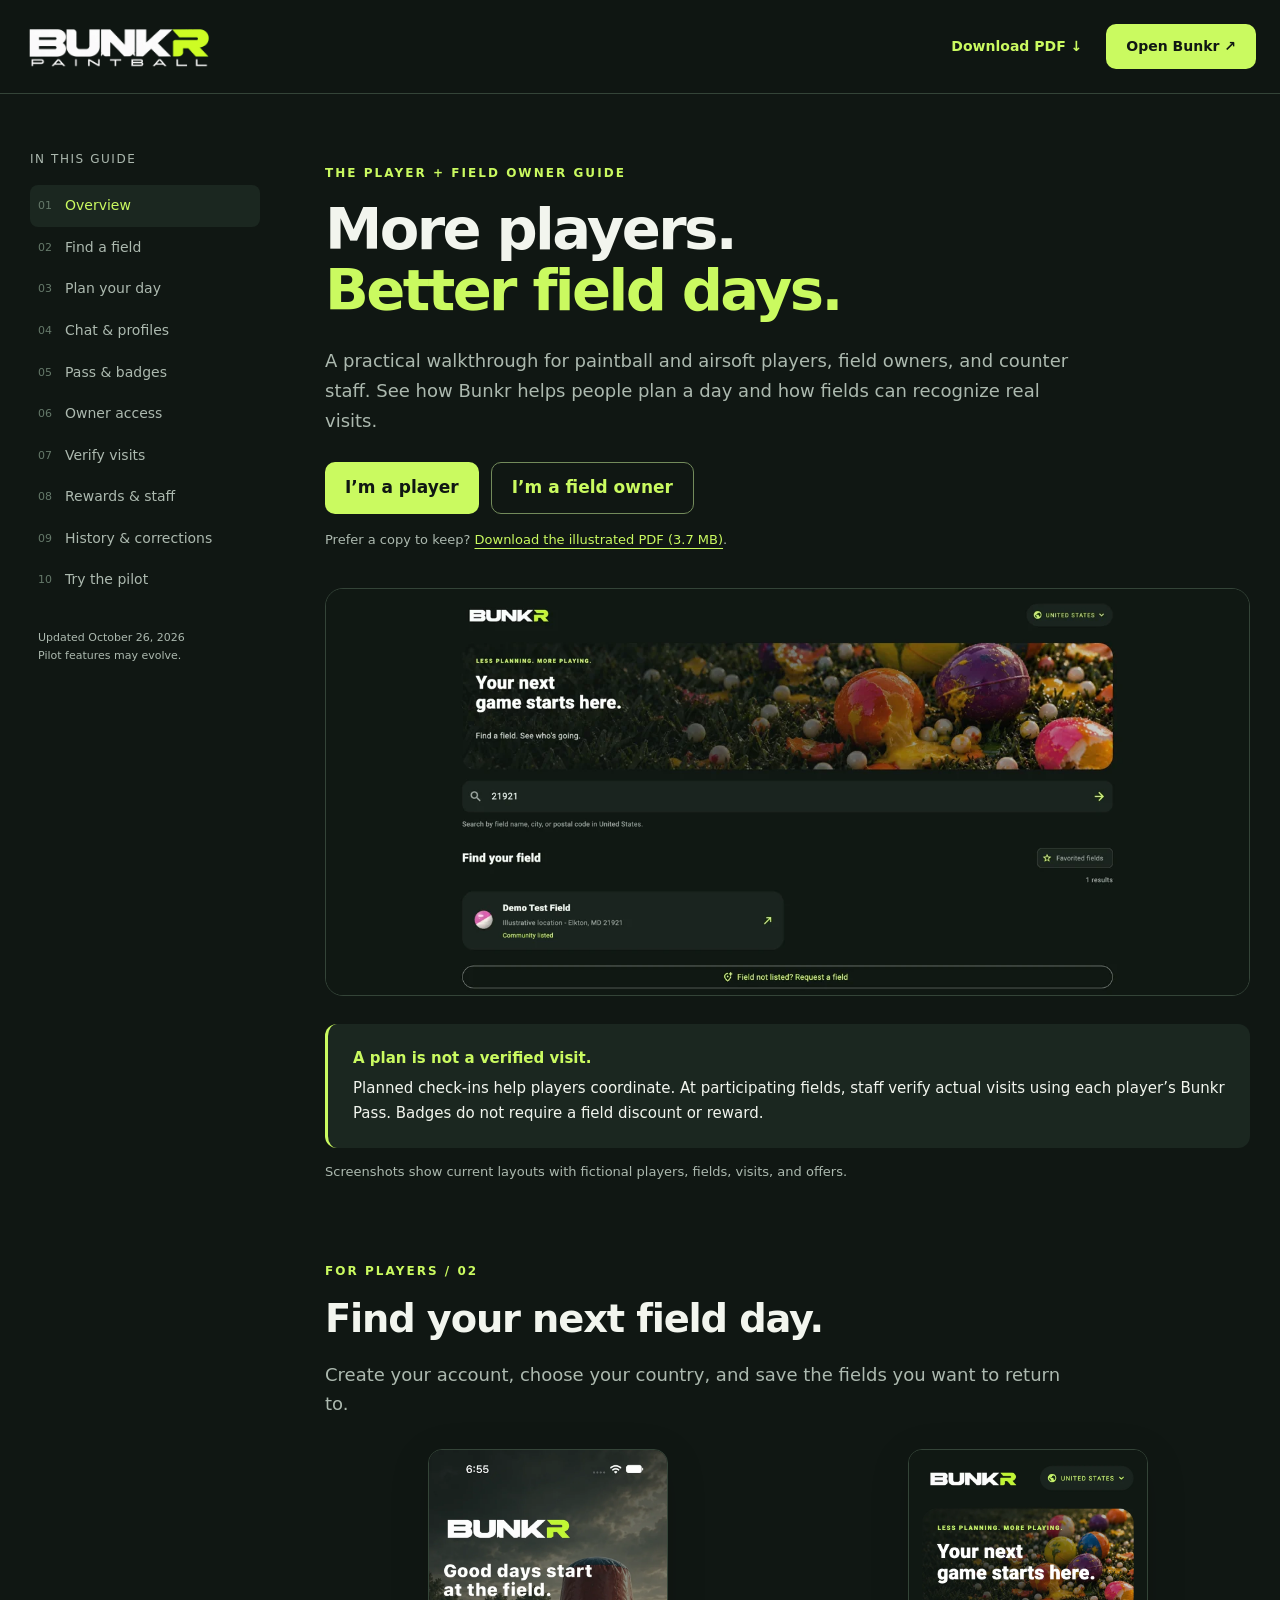
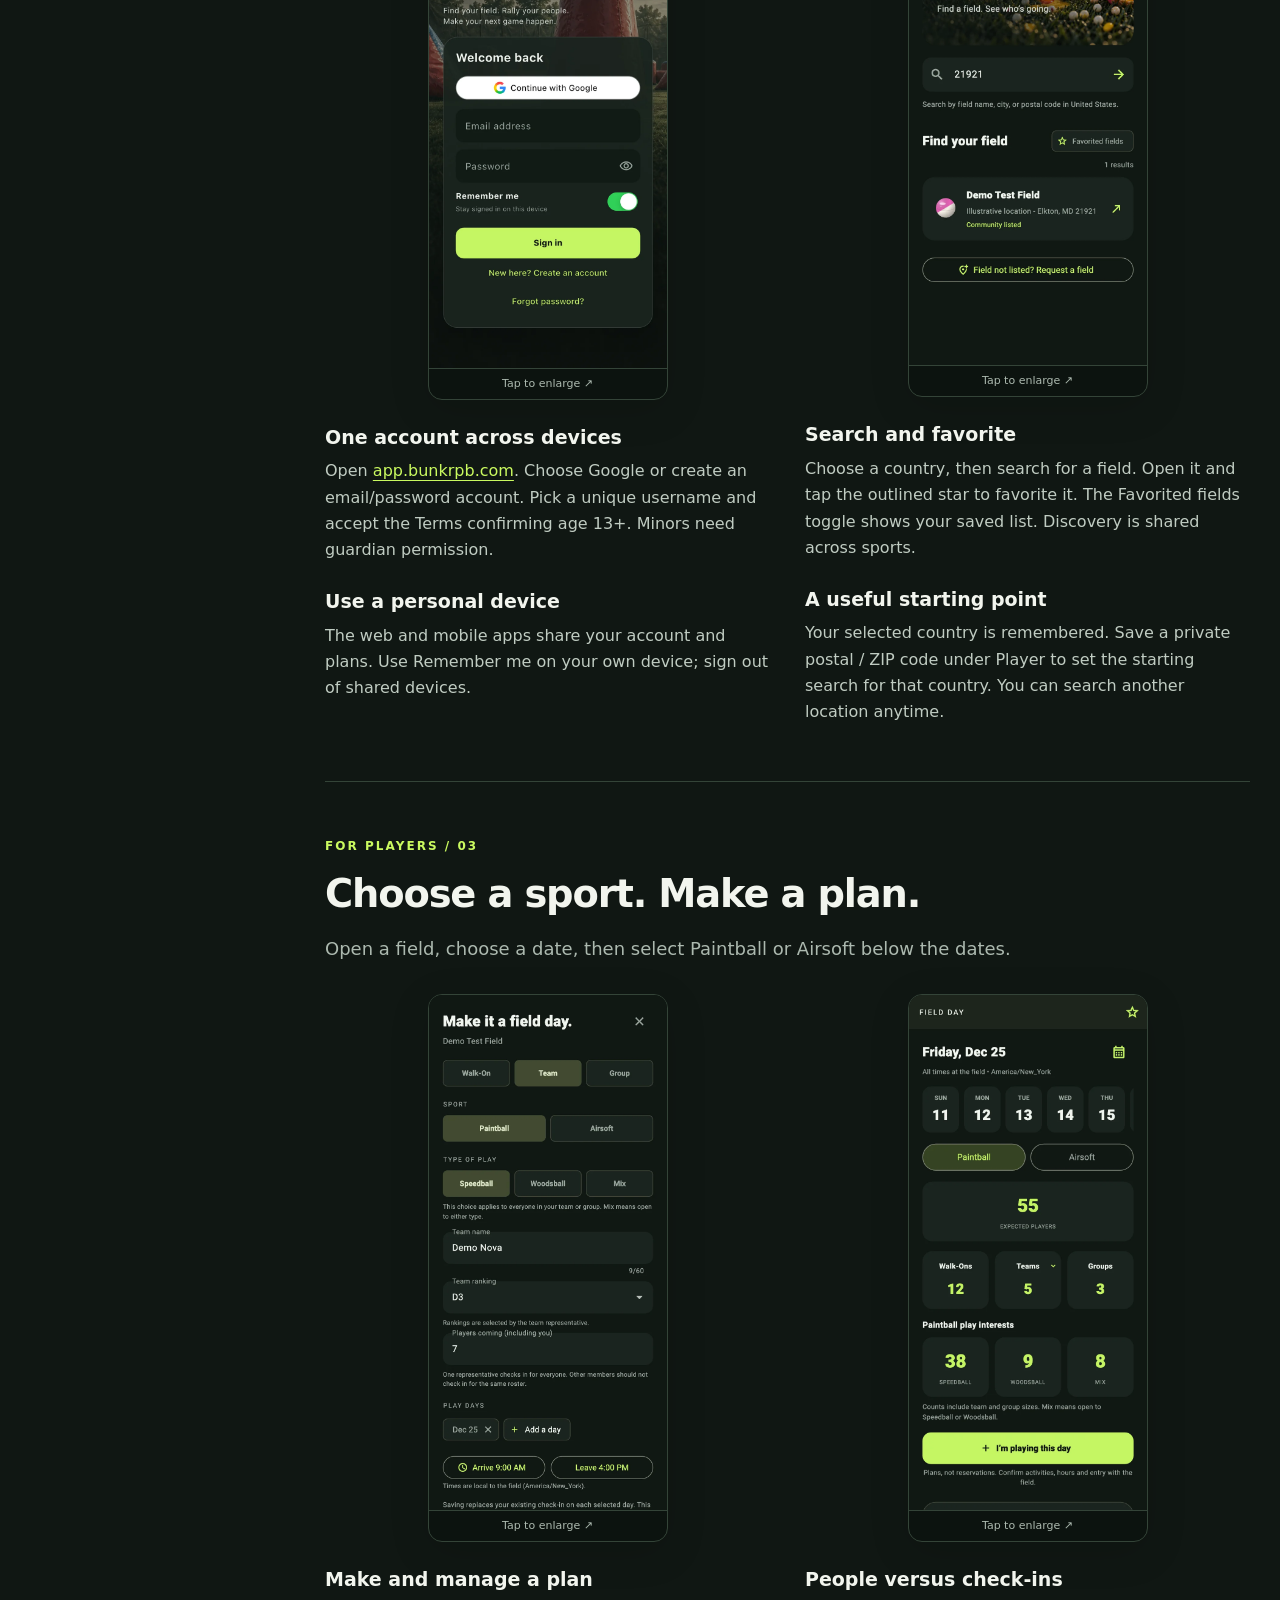
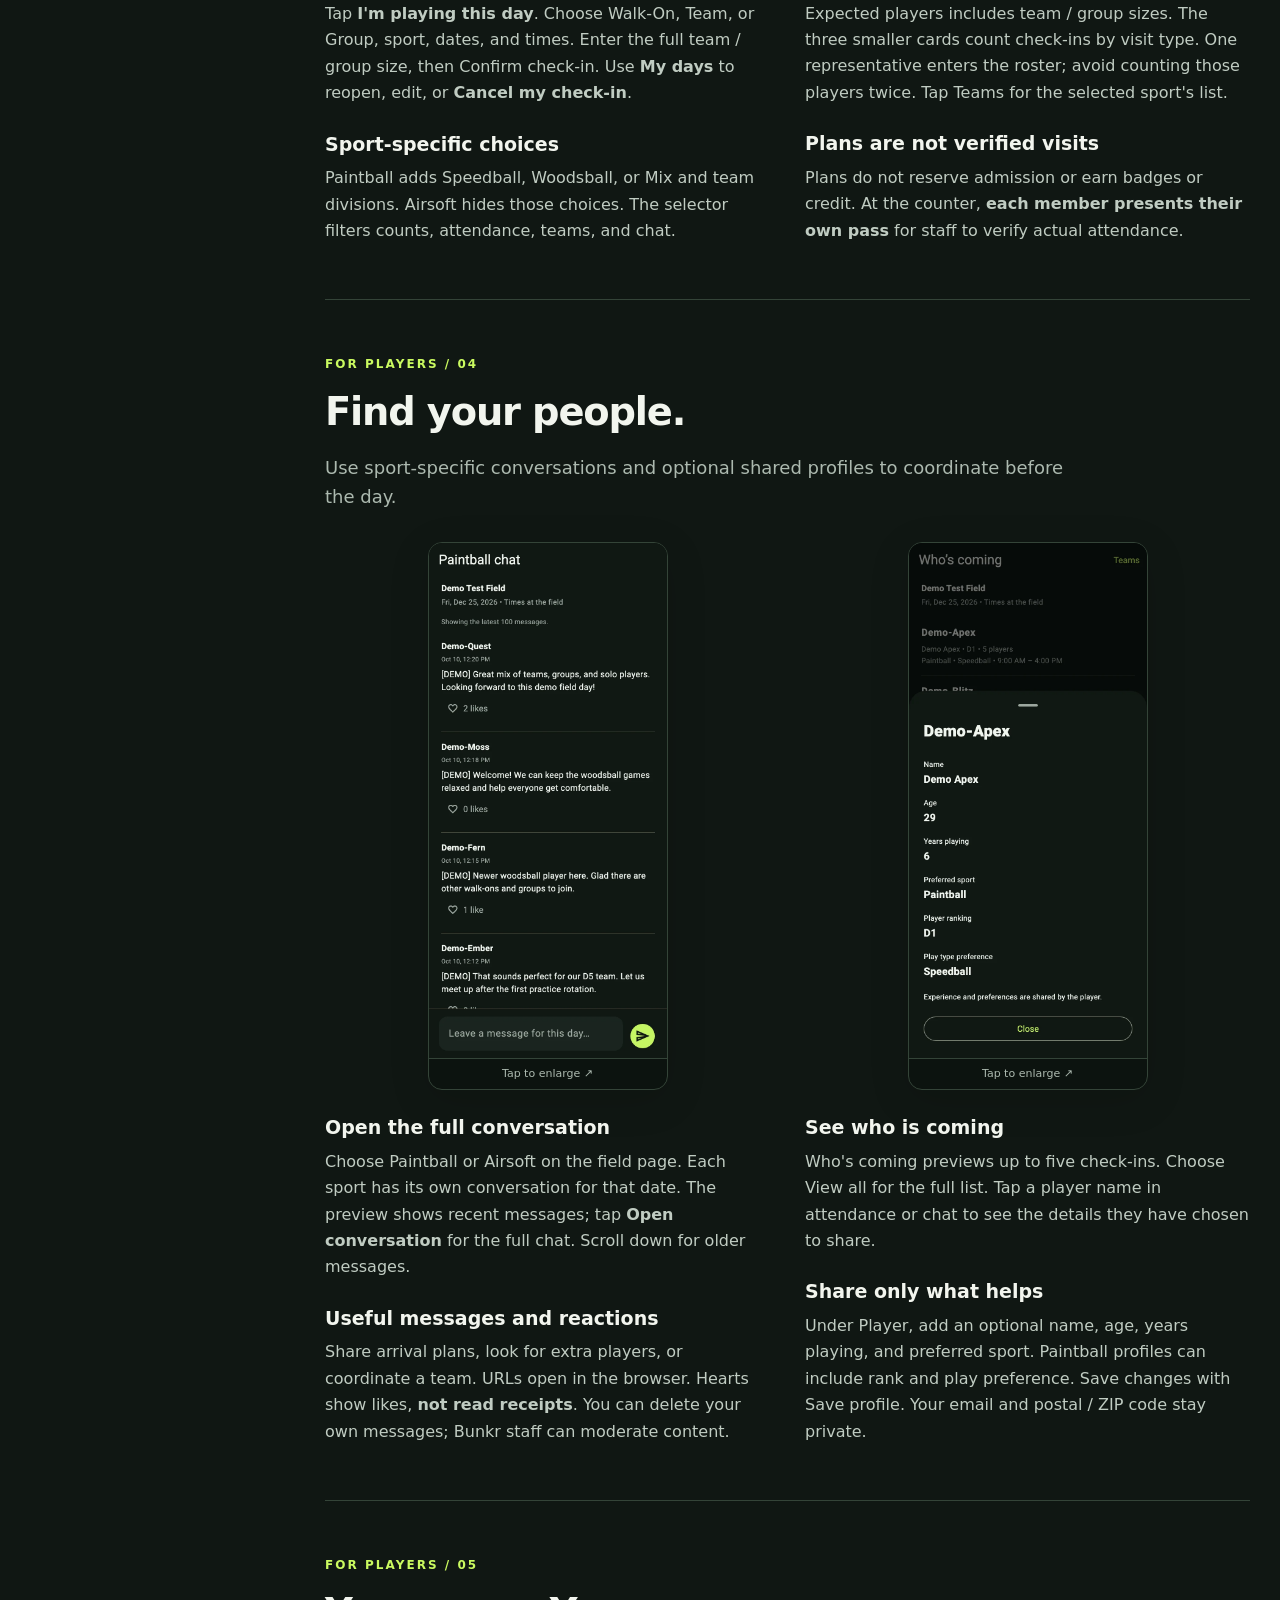
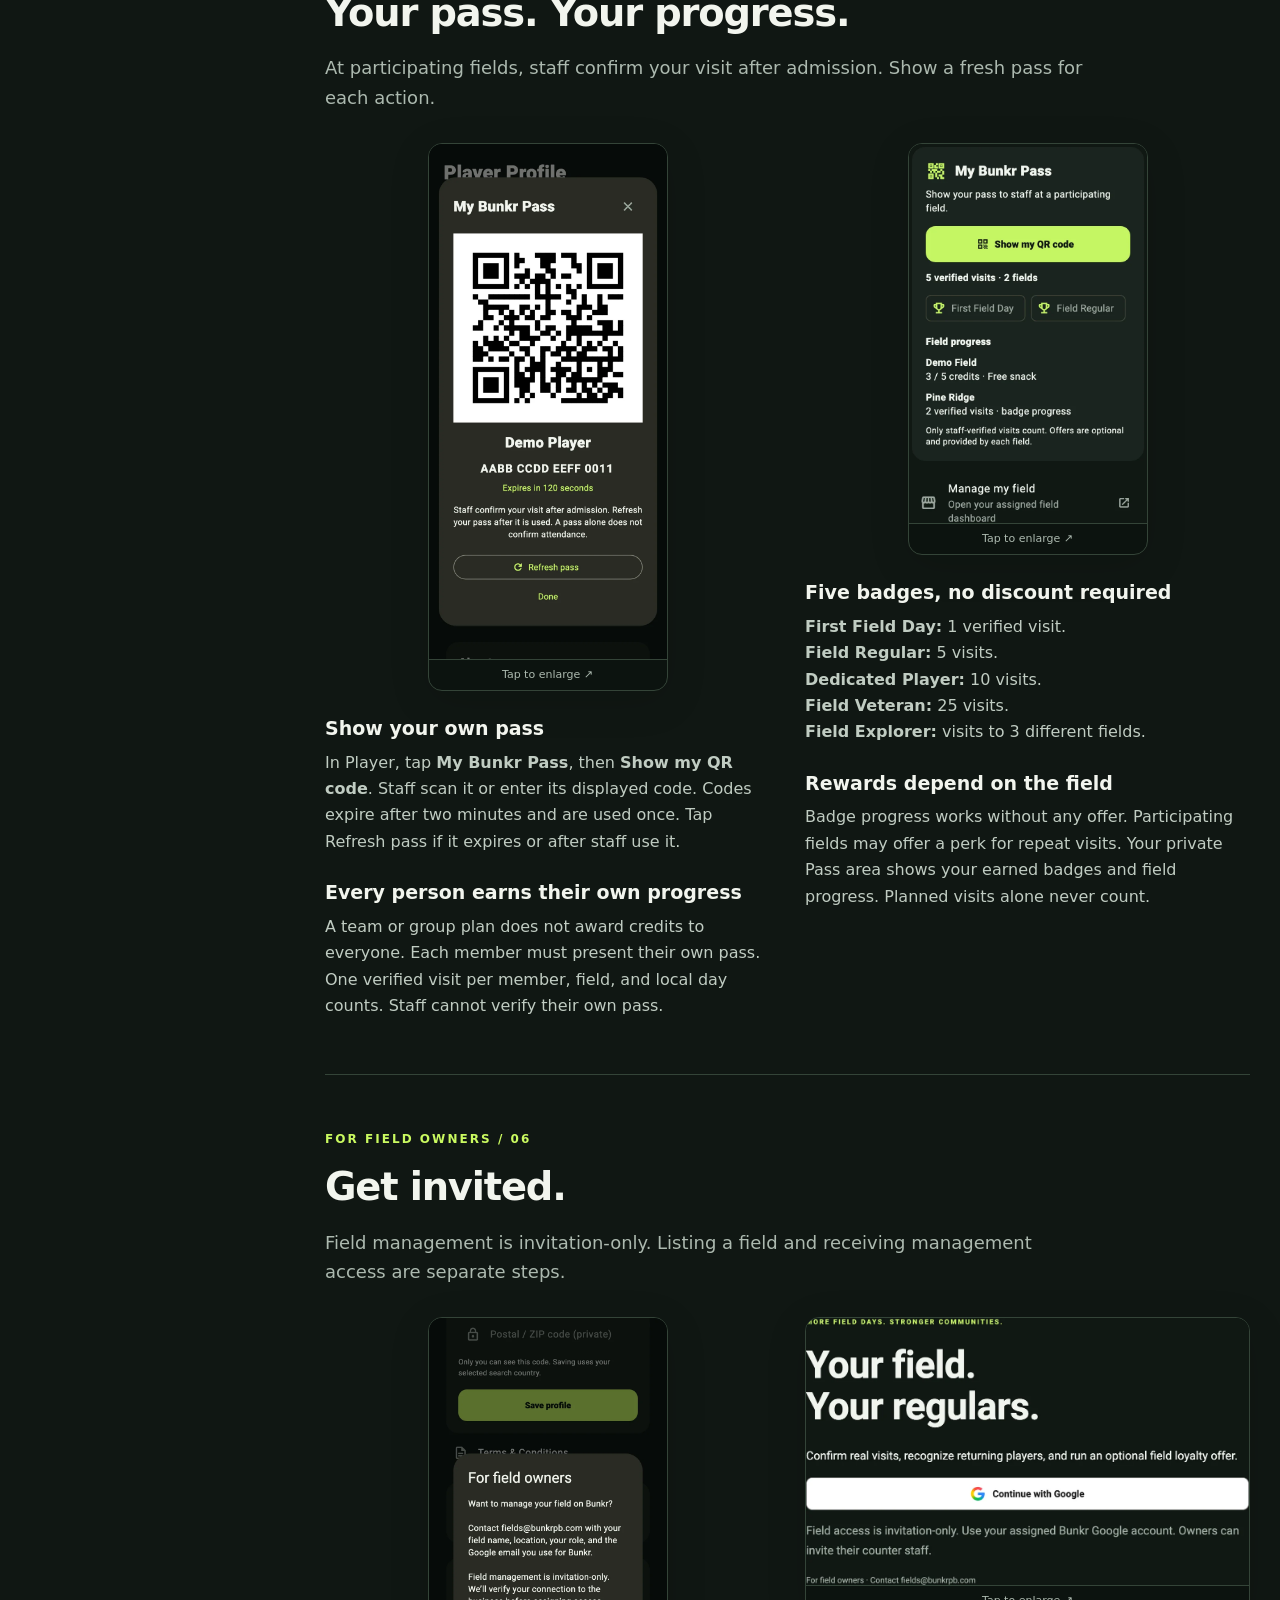
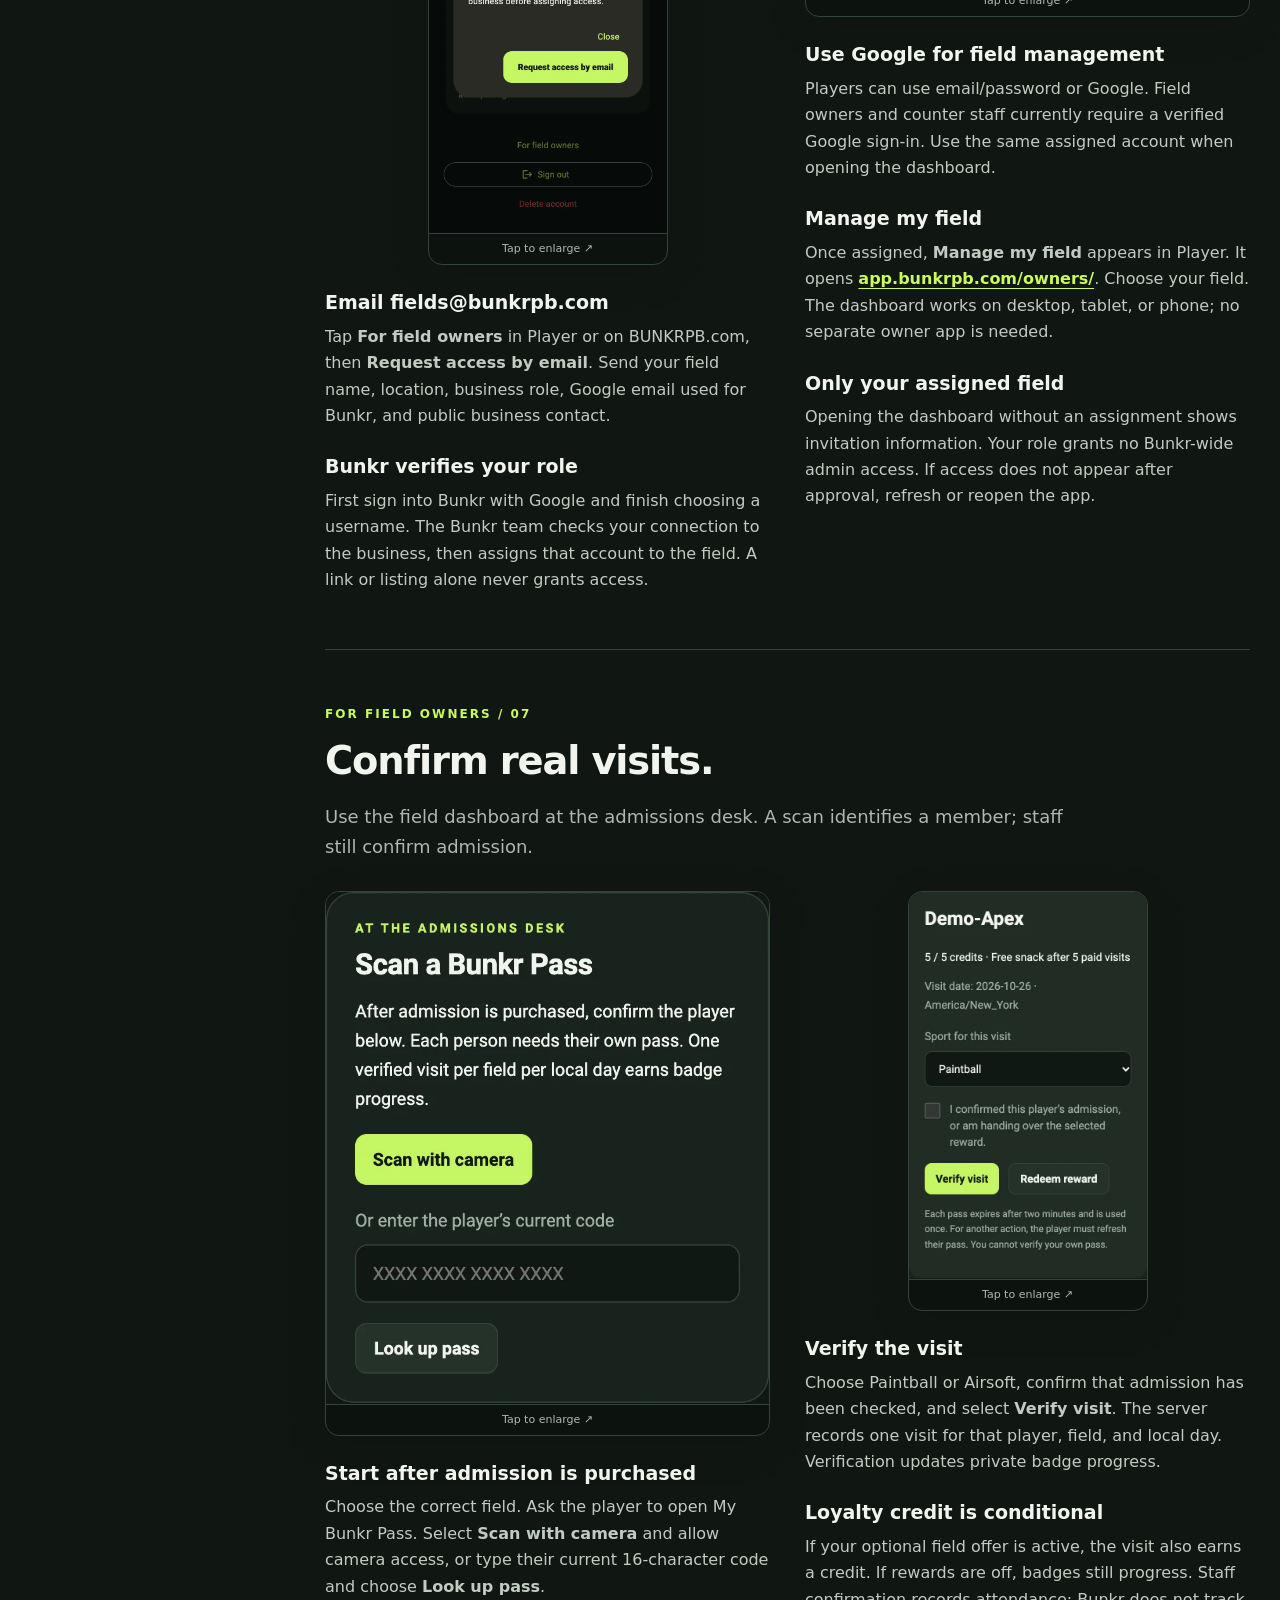
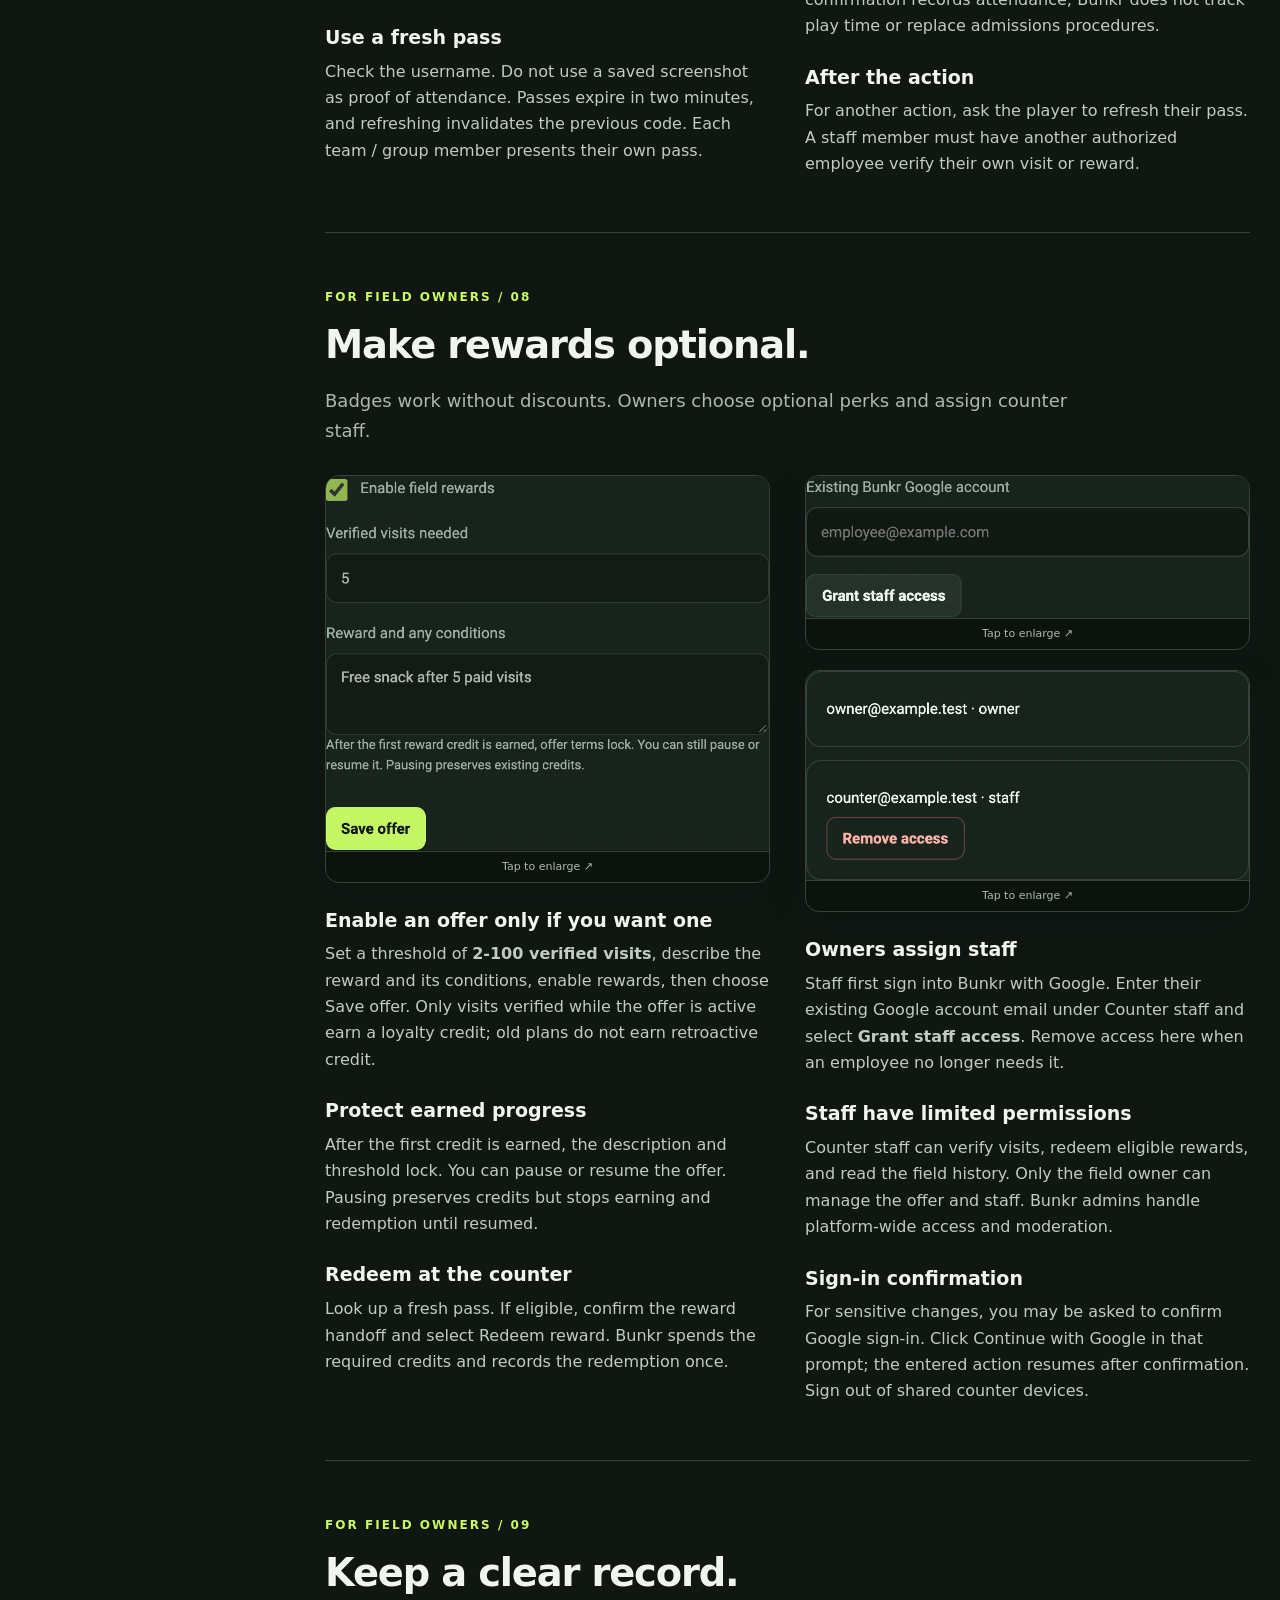
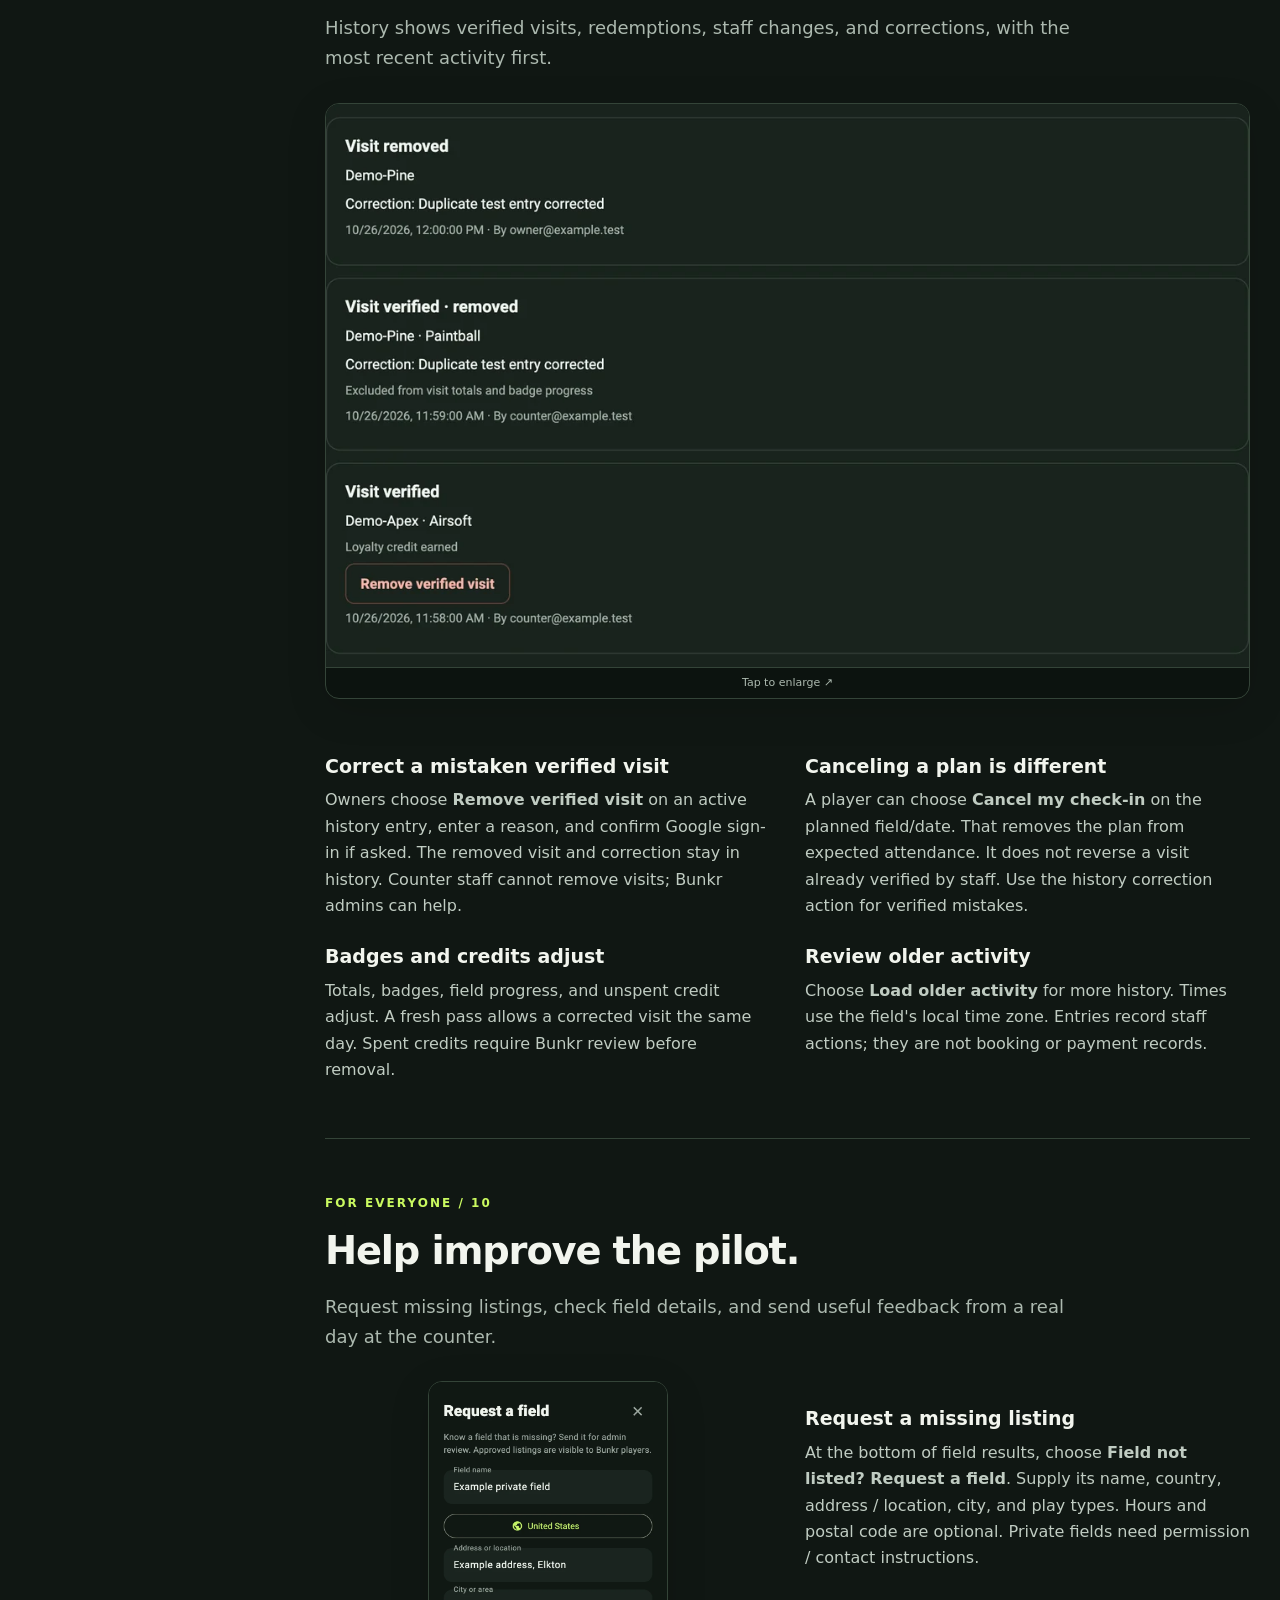
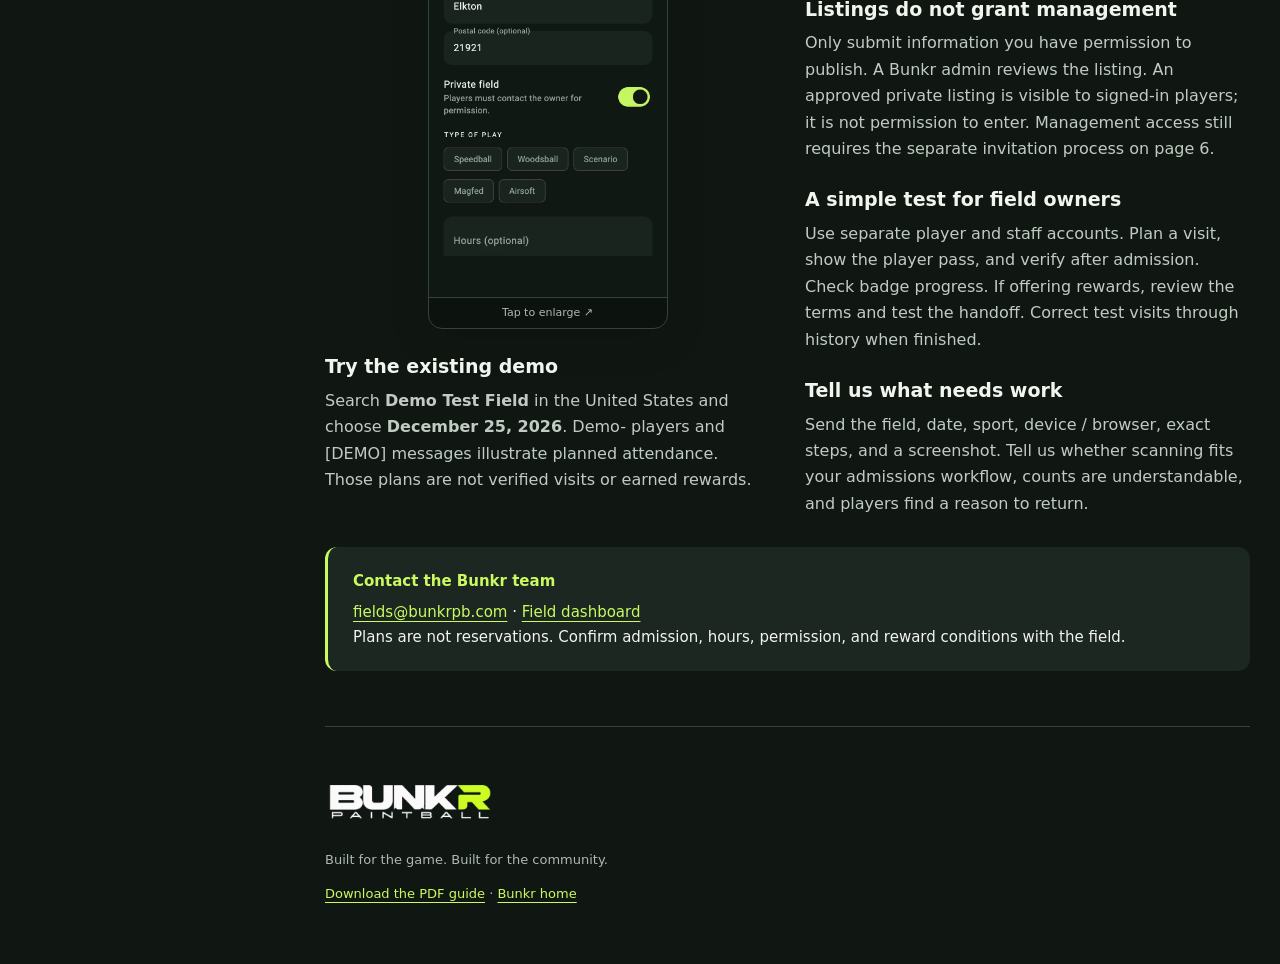
==== guide/index.html @ f0ca6185 "Publish illustrated player and field owner web guide" ====
<!doctype html>
<html lang="en"><head><meta charset="utf-8"><meta name="viewport" content="width=device-width,initial-scale=1">
<title>Bunkr Guide | Players & Field Owners</title><meta name="description" content="Learn how to plan paintball and airsoft days, use your Bunkr Pass, verify field visits, earn badges, and manage optional field rewards. An illustrated guide for players and field owners.">
<meta name="theme-color" content="#101713"><link rel="canonical" href="https://bunkrpb.com/guide/"><link rel="icon" href="../assets/app-icon.png"><link rel="stylesheet" href="guide.css">
<meta property="og:title" content="Bunkr | Player & Field Owner Guide"><meta property="og:description" content="Read the illustrated guide online. Find fields, plan a day, use your pass, and learn the field-owner tools."><meta property="og:url" content="https://bunkrpb.com/guide/"><meta property="og:type" content="website"><meta property="og:image" content="https://bunkrpb.com/assets/bunkr-hero.png"></head>
<body><a class="skip" href="#main">Skip to guide</a><header class="topbar"><a href="/" aria-label="Bunkr home"><img src="images/logo.webp" alt="BUNKR Paintball" width="900" height="300"></a><nav aria-label="Guide actions"><a href="../Bunkr-Field-Owner-Guide.pdf">Download PDF <span aria-hidden="true">↓</span></a><a class="button" href="https://app.bunkrpb.com/">Open Bunkr ↗</a></nav></header>
<div class="layout"><aside><details open><summary>In this guide</summary><nav aria-label="Guide contents"><a href="#start"><span>01</span>Overview</a><a href="#find-a-field"><span>02</span>Find a field</a><a href="#plan-your-day"><span>03</span>Plan your day</a><a href="#community"><span>04</span>Chat & profiles</a><a href="#bunkr-pass"><span>05</span>Pass & badges</a><a href="#owner-access"><span>06</span>Owner access</a><a href="#verify-visits"><span>07</span>Verify visits</a><a href="#rewards-and-staff"><span>08</span>Rewards & staff</a><a href="#history"><span>09</span>History & corrections</a><a href="#pilot"><span>10</span>Try the pilot</a></nav></details><p class="updated">Updated October 26, 2026<br>Pilot features may evolve.</p></aside><main id="main"><section id="start" class="hero"><p class="eyebrow">The player + field owner guide</p><h1>More players.<br><em>Better field days.</em></h1><p class="intro">A practical walkthrough for paintball and airsoft players, field owners, and counter staff. See how Bunkr helps people plan a day and how fields can recognize real visits.</p><div class="hero-actions"><a class="button" href="#find-a-field">I’m a player</a><a class="button secondary" href="#owner-access">I’m a field owner</a></div><p class="download-hint">Prefer a copy to keep? <a href="../Bunkr-Field-Owner-Guide.pdf" download>Download the illustrated PDF (3.7 MB)</a>.</p><img class="overview" src="images/overview.webp" alt="Bunkr field discovery page with a search bar and field listing" width="1400" height="624"><div class="note"><strong>A plan is not a verified visit.</strong><p>Planned check-ins help players coordinate. At participating fields, staff verify actual visits using each player’s Bunkr Pass. Badges do not require a field discount or reward.</p></div><p class="example-note">Screenshots show current layouts with fictional players, fields, visits, and offers.</p></section><section id="find-a-field" class="guide-section"><p class="eyebrow">For players / 02</p><h2>Find your next field day.</h2><p class="section-lead">Create your account, choose your country, and save the fields you want to return to.</p><div class="columns"><div class="guide-column"><button class="screenshot phone" data-image="images/iphone-simulator-latest.webp" aria-label="Enlarge screenshot: Find your next field day."><img src="images/iphone-simulator-latest.webp" alt="Bunkr find a field screen example" width="782" height="1700" loading="lazy"><span>Tap to enlarge ↗</span></button><div class="step"><h3>One account across devices</h3><p>Open <a href="https://app.bunkrpb.com/">app.bunkrpb.com</a>. Choose Google or create an email/password account. Pick a unique username and accept the Terms confirming age 13+. Minors need guardian permission.</p></div><div class="step"><h3>Use a personal device</h3><p>The web and mobile apps share your account and plans. Use Remember me on your own device; sign out of shared devices.</p></div></div><div class="guide-column"><button class="screenshot phone" data-image="images/guide-current-discover.webp" aria-label="Enlarge screenshot: Find your next field day."><img src="images/guide-current-discover.webp" alt="Bunkr find a field screen example" width="780" height="1688" loading="lazy"><span>Tap to enlarge ↗</span></button><div class="step"><h3>Search and favorite</h3><p>Choose a country, then search for a field. Open it and tap the outlined star to favorite it. The Favorited fields toggle shows your saved list. Discovery is shared across sports.</p></div><div class="step"><h3>A useful starting point</h3><p>Your selected country is remembered. Save a private postal / ZIP code under Player to set the starting search for that country. You can search another location anytime.</p></div></div></div></section><section id="plan-your-day" class="guide-section"><p class="eyebrow">For players / 03</p><h2>Choose a sport. Make a plan.</h2><p class="section-lead">Open a field, choose a date, then select Paintball or Airsoft below the dates.</p><div class="columns"><div class="guide-column"><button class="screenshot phone" data-image="images/guide-current-checkin.webp" aria-label="Enlarge screenshot: Choose a sport. Make a plan."><img src="images/guide-current-checkin.webp" alt="Bunkr plan your day screen example" width="785" height="1700" loading="lazy"><span>Tap to enlarge ↗</span></button><div class="step"><h3>Make and manage a plan</h3><p>Tap <b>I'm playing this day</b>. Choose Walk-On, Team, or Group, sport, dates, and times. Enter the full team / group size, then Confirm check-in. Use <b>My days</b> to reopen, edit, or <b>Cancel my check-in</b>.</p></div><div class="step"><h3>Sport-specific choices</h3><p>Paintball adds Speedball, Woodsball, or Mix and team divisions. Airsoft hides those choices. The selector filters counts, attendance, teams, and chat.</p></div></div><div class="guide-column"><button class="screenshot phone" data-image="images/guide-current-day.webp" aria-label="Enlarge screenshot: Choose a sport. Make a plan."><img src="images/guide-current-day.webp" alt="Bunkr plan your day screen example" width="780" height="1688" loading="lazy"><span>Tap to enlarge ↗</span></button><div class="step"><h3>People versus check-ins</h3><p>Expected players includes team / group sizes. The three smaller cards count check-ins by visit type. One representative enters the roster; avoid counting those players twice. Tap Teams for the selected sport's list.</p></div><div class="step"><h3>Plans are not verified visits</h3><p>Plans do not reserve admission or earn badges or credit. At the counter, <b>each member presents their own pass</b> for staff to verify actual attendance.</p></div></div></div></section><section id="community" class="guide-section"><p class="eyebrow">For players / 04</p><h2>Find your people.</h2><p class="section-lead">Use sport-specific conversations and optional shared profiles to coordinate before the day.</p><div class="columns"><div class="guide-column"><button class="screenshot phone" data-image="images/guide-current-conversation.webp" aria-label="Enlarge screenshot: Find your people."><img src="images/guide-current-conversation.webp" alt="Bunkr chat &amp; profiles screen example" width="780" height="1688" loading="lazy"><span>Tap to enlarge ↗</span></button><div class="step"><h3>Open the full conversation</h3><p>Choose Paintball or Airsoft on the field page. Each sport has its own conversation for that date. The preview shows recent messages; tap <b>Open conversation</b> for the full chat. Scroll down for older messages.</p></div><div class="step"><h3>Useful messages and reactions</h3><p>Share arrival plans, look for extra players, or coordinate a team. URLs open in the browser. Hearts show likes, <b>not read receipts</b>. You can delete your own messages; Bunkr staff can moderate content.</p></div></div><div class="guide-column"><button class="screenshot phone" data-image="images/guide-current-player-details.webp" aria-label="Enlarge screenshot: Find your people."><img src="images/guide-current-player-details.webp" alt="Bunkr chat &amp; profiles screen example" width="780" height="1688" loading="lazy"><span>Tap to enlarge ↗</span></button><div class="step"><h3>See who is coming</h3><p>Who's coming previews up to five check-ins. Choose View all for the full list. Tap a player name in attendance or chat to see the details they have chosen to share.</p></div><div class="step"><h3>Share only what helps</h3><p>Under Player, add an optional name, age, years playing, and preferred sport. Paintball profiles can include rank and play preference. Save changes with Save profile. Your email and postal / ZIP code stay private.</p></div></div></div></section><section id="bunkr-pass" class="guide-section"><p class="eyebrow">For players / 05</p><h2>Your pass. Your progress.</h2><p class="section-lead">At participating fields, staff confirm your visit after admission. Show a fresh pass for each action.</p><div class="columns"><div class="guide-column"><button class="screenshot phone" data-image="images/guide-2026-pass-code.webp" aria-label="Enlarge screenshot: Your pass. Your progress."><img src="images/guide-2026-pass-code.webp" alt="Bunkr pass &amp; badges screen example" width="780" height="1688" loading="lazy"><span>Tap to enlarge ↗</span></button><div class="step"><h3>Show your own pass</h3><p>In Player, tap <b>My Bunkr Pass</b>, then <b>Show my QR code</b>. Staff scan it or enter its displayed code. Codes expire after two minutes and are used once. Tap Refresh pass if it expires or after staff use it.</p></div><div class="step"><h3>Every person earns their own progress</h3><p>A team or group plan does not award credits to everyone. Each member must present their own pass. One verified visit per member, field, and local day counts. Staff cannot verify their own pass.</p></div></div><div class="guide-column"><button class="screenshot phone" data-image="images/guide-2026-pass-profile.webp" aria-label="Enlarge screenshot: Your pass. Your progress."><img src="images/guide-2026-pass-profile.webp" alt="Bunkr pass &amp; badges screen example" width="684" height="1090" loading="lazy"><span>Tap to enlarge ↗</span></button><div class="step"><h3>Five badges, no discount required</h3><p><b>First Field Day:</b> 1 verified visit.<br><b>Field Regular:</b> 5 visits.<br><b>Dedicated Player:</b> 10 visits.<br><b>Field Veteran:</b> 25 visits.<br><b>Field Explorer:</b> visits to 3 different fields.</p></div><div class="step"><h3>Rewards depend on the field</h3><p>Badge progress works without any offer. Participating fields may offer a perk for repeat visits. Your private Pass area shows your earned badges and field progress. Planned visits alone never count.</p></div></div></div></section><section id="owner-access" class="guide-section"><p class="eyebrow">For field owners / 06</p><h2>Get invited.</h2><p class="section-lead">Field management is invitation-only. Listing a field and receiving management access are separate steps.</p><div class="columns"><div class="guide-column"><button class="screenshot phone" data-image="images/guide-2026-owner-contact.webp" aria-label="Enlarge screenshot: Get invited."><img src="images/guide-2026-owner-contact.webp" alt="Bunkr owner access screen example" width="780" height="1688" loading="lazy"><span>Tap to enlarge ↗</span></button><div class="step"><h3>Email fields@bunkrpb.com</h3><p>Tap <b>For field owners</b> in Player or on BUNKRPB.com, then <b>Request access by email</b>. Send your field name, location, business role, Google email used for Bunkr, and public business contact.</p></div><div class="step"><h3>Bunkr verifies your role</h3><p>First sign into Bunkr with Google and finish choosing a username. The Bunkr team checks your connection to the business, then assigns that account to the field. A link or listing alone never grants access.</p></div></div><div class="guide-column"><button class="screenshot wide" data-image="images/guide-2026-owner-login.webp" aria-label="Enlarge screenshot: Get invited."><img src="images/guide-2026-owner-login.webp" alt="Bunkr owner access screen example" width="1100" height="663" loading="lazy"><span>Tap to enlarge ↗</span></button><div class="step"><h3>Use Google for field management</h3><p>Players can use email/password or Google. Field owners and counter staff currently require a verified Google sign-in. Use the same assigned account when opening the dashboard.</p></div><div class="step"><h3>Manage my field</h3><p>Once assigned, <b>Manage my field</b> appears in Player. It opens <a href="https://app.bunkrpb.com/owners/"><b>app.bunkrpb.com/owners/</b></a>. Choose your field. The dashboard works on desktop, tablet, or phone; no separate owner app is needed.</p></div><div class="step"><h3>Only your assigned field</h3><p>Opening the dashboard without an assignment shows invitation information. Your role grants no Bunkr-wide admin access. If access does not appear after approval, refresh or reopen the app.</p></div></div></div></section><section id="verify-visits" class="guide-section"><p class="eyebrow">For field owners / 07</p><h2>Confirm real visits.</h2><p class="section-lead">Use the field dashboard at the admissions desk. A scan identifies a member; staff still confirm admission.</p><div class="columns"><div class="guide-column"><button class="screenshot wide" data-image="images/guide-2026-counter.webp" aria-label="Enlarge screenshot: Confirm real visits."><img src="images/guide-2026-counter.webp" alt="Bunkr verify visits screen example" width="700" height="808" loading="lazy"><span>Tap to enlarge ↗</span></button><div class="step"><h3>Start after admission is purchased</h3><p>Choose the correct field. Ask the player to open My Bunkr Pass. Select <b>Scan with camera</b> and allow camera access, or type their current 16-character code and choose <b>Look up pass</b>.</p></div><div class="step"><h3>Use a fresh pass</h3><p>Check the username. Do not use a saved screenshot as proof of attendance. Passes expire in two minutes, and refreshing invalidates the previous code. Each team / group member presents their own pass.</p></div></div><div class="guide-column"><button class="screenshot phone" data-image="images/guide-2026-player-confirm.webp" aria-label="Enlarge screenshot: Confirm real visits."><img src="images/guide-2026-player-confirm.webp" alt="Bunkr verify visits screen example" width="608" height="988" loading="lazy"><span>Tap to enlarge ↗</span></button><div class="step"><h3>Verify the visit</h3><p>Choose Paintball or Airsoft, confirm that admission has been checked, and select <b>Verify visit</b>. The server records one visit for that player, field, and local day. Verification updates private badge progress.</p></div><div class="step"><h3>Loyalty credit is conditional</h3><p>If your optional field offer is active, the visit also earns a credit. If rewards are off, badges still progress. Staff confirmation records attendance; Bunkr does not track play time or replace admissions procedures.</p></div><div class="step"><h3>After the action</h3><p>For another action, ask the player to refresh their pass. A staff member must have another authorized employee verify their own visit or reward.</p></div></div></div></section><section id="rewards-and-staff" class="guide-section"><p class="eyebrow">For field owners / 08</p><h2>Make rewards optional.</h2><p class="section-lead">Badges work without discounts. Owners choose optional perks and assign counter staff.</p><div class="columns"><div class="guide-column"><button class="screenshot wide" data-image="images/guide-2026-offer.webp" aria-label="Enlarge screenshot: Make rewards optional."><img src="images/guide-2026-offer.webp" alt="Bunkr rewards &amp; staff screen example" width="826" height="698" loading="lazy"><span>Tap to enlarge ↗</span></button><div class="step"><h3>Enable an offer only if you want one</h3><p>Set a threshold of <b>2-100 verified visits</b>, describe the reward and its conditions, enable rewards, then choose Save offer. Only visits verified while the offer is active earn a loyalty credit; old plans do not earn retroactive credit.</p></div><div class="step"><h3>Protect earned progress</h3><p>After the first credit is earned, the description and threshold lock. You can pause or resume the offer. Pausing preserves credits but stops earning and redemption until resumed.</p></div><div class="step"><h3>Redeem at the counter</h3><p>Look up a fresh pass. If eligible, confirm the reward handoff and select Redeem reward. Bunkr spends the required credits and records the redemption once.</p></div></div><div class="guide-column"><button class="screenshot wide" data-image="images/guide-2026-staff.webp" aria-label="Enlarge screenshot: Make rewards optional."><img src="images/guide-2026-staff.webp" alt="Bunkr rewards &amp; staff screen example" width="826" height="264" loading="lazy"><span>Tap to enlarge ↗</span></button><button class="screenshot wide" data-image="images/guide-2026-staff-list.webp" aria-label="Enlarge screenshot: Make rewards optional."><img src="images/guide-2026-staff-list.webp" alt="Bunkr rewards &amp; staff screen example" width="826" height="390" loading="lazy"><span>Tap to enlarge ↗</span></button><div class="step"><h3>Owners assign staff</h3><p>Staff first sign into Bunkr with Google. Enter their existing Google account email under Counter staff and select <b>Grant staff access</b>. Remove access here when an employee no longer needs it.</p></div><div class="step"><h3>Staff have limited permissions</h3><p>Counter staff can verify visits, redeem eligible rewards, and read the field history. Only the field owner can manage the offer and staff. Bunkr admins handle platform-wide access and moderation.</p></div><div class="step"><h3>Sign-in confirmation</h3><p>For sensitive changes, you may be asked to confirm Google sign-in. Click Continue with Google in that prompt; the entered action resumes after confirmation. Sign out of shared counter devices.</p></div></div></div></section><section id="history" class="guide-section"><p class="eyebrow">For field owners / 09</p><h2>Keep a clear record.</h2><p class="section-lead">History shows verified visits, redemptions, staff changes, and corrections, with the most recent activity first.</p><button class="screenshot wide" data-image="images/guide-2026-history.webp" aria-label="Enlarge screenshot: Keep a clear record."><img src="images/guide-2026-history.webp" alt="Bunkr history &amp; corrections screen example" width="1100" height="671" loading="lazy"><span>Tap to enlarge ↗</span></button><div class="columns"><div><div class="step"><h3>Correct a mistaken verified visit</h3><p>Owners choose <b>Remove verified visit</b> on an active history entry, enter a reason, and confirm Google sign-in if asked. The removed visit and correction stay in history. Counter staff cannot remove visits; Bunkr admins can help.</p></div><div class="step"><h3>Badges and credits adjust</h3><p>Totals, badges, field progress, and unspent credit adjust. A fresh pass allows a corrected visit the same day. Spent credits require Bunkr review before removal.</p></div></div><div><div class="step"><h3>Canceling a plan is different</h3><p>A player can choose <b>Cancel my check-in</b> on the planned field/date. That removes the plan from expected attendance. It does not reverse a visit already verified by staff. Use the history correction action for verified mistakes.</p></div><div class="step"><h3>Review older activity</h3><p>Choose <b>Load older activity</b> for more history. Times use the field's local time zone. Entries record staff actions; they are not booking or payment records.</p></div></div></div></section><section id="pilot" class="guide-section"><p class="eyebrow">For everyone / 10</p><h2>Help improve the pilot.</h2><p class="section-lead">Request missing listings, check field details, and send useful feedback from a real day at the counter.</p><div class="columns"><div class="guide-column"><button class="screenshot phone" data-image="images/guide-current-request.webp" aria-label="Enlarge screenshot: Help improve the pilot."><img src="images/guide-current-request.webp" alt="Bunkr try the pilot screen example" width="780" height="1688" loading="lazy"><span>Tap to enlarge ↗</span></button><div class="step"><h3>Try the existing demo</h3><p>Search <b>Demo Test Field</b> in the United States and choose <b>December 25, 2026</b>. Demo- players and [DEMO] messages illustrate planned attendance. Those plans are not verified visits or earned rewards.</p></div></div><div class="guide-column"><div class="step"><h3>Request a missing listing</h3><p>At the bottom of field results, choose <b>Field not listed? Request a field</b>. Supply its name, country, address / location, city, and play types. Hours and postal code are optional. Private fields need permission / contact instructions.</p></div><div class="step"><h3>Listings do not grant management</h3><p>Only submit information you have permission to publish. A Bunkr admin reviews the listing. An approved private listing is visible to signed-in players; it is not permission to enter. Management access still requires the separate invitation process on page 6.</p></div><div class="step"><h3>A simple test for field owners</h3><p>Use separate player and staff accounts. Plan a visit, show the player pass, and verify after admission. Check badge progress. If offering rewards, review the terms and test the handoff. Correct test visits through history when finished.</p></div><div class="step"><h3>Tell us what needs work</h3><p>Send the field, date, sport, device / browser, exact steps, and a screenshot. Tell us whether scanning fits your admissions workflow, counts are understandable, and players find a reason to return.</p></div></div></div><div class="note"><strong>Contact the Bunkr team</strong><p><a href="mailto:fields@bunkrpb.com">fields@bunkrpb.com</a> · <a href="https://app.bunkrpb.com/owners/">Field dashboard</a></p>Plans are not reservations. Confirm admission, hours, permission, and reward conditions with the field.</div></section><footer><img src="images/logo.webp" alt="BUNKR Paintball" width="240" height="80"><p>Built for the game. Built for the community.</p><a href="../Bunkr-Field-Owner-Guide.pdf">Download the PDF guide</a> · <a href="/">Bunkr home</a></footer></main></div>
<dialog id="image-viewer" aria-label="Enlarged guide screenshot"><button class="close" aria-label="Close enlarged screenshot">Close ×</button><img alt="Enlarged Bunkr guide screenshot"></dialog><script src="guide.js"></script></body></html>
---- guide/guide.css ----
:root{color-scheme:dark;--bg:#101713;--panel:#1b2720;--ink:#f2f5ee;--muted:#acb9af;--lime:#cafa60;--line:#344438}*{box-sizing:border-box}html{scroll-behavior:smooth;scroll-padding-top:110px}body{margin:0;background:var(--bg);color:var(--ink);font-size:17px}body{font-family:system-ui,-apple-system,BlinkMacSystemFont,"Segoe UI",sans-serif;line-height:1.65}a{color:var(--lime);text-underline-offset:4px}a:hover{color:white}button,a,summary{-webkit-tap-highlight-color:transparent}a:focus-visible,button:focus-visible,summary:focus-visible{outline:3px solid var(--lime);outline-offset:5px}.skip{position:absolute;top:-100px;left:20px;z-index:5;background:var(--lime);color:var(--bg);padding:10px}.skip:focus{top:10px}.topbar{position:sticky;top:0;z-index:3;display:flex;justify-content:space-between;align-items:center;gap:24px;padding:15px max(24px,calc((100vw - 1450px)/2));background:#101713f5;border-bottom:1px solid var(--line);backdrop-filter:blur(14px)}.topbar img{width:190px;height:auto;display:block}.topbar nav{display:flex;align-items:center;gap:24px;font-size:14px;font-weight:650}.topbar nav>a{text-decoration:none}.button{display:inline-flex;align-items:center;justify-content:center;padding:12px 20px;border-radius:10px;background:var(--lime);color:var(--bg);font-weight:750;text-decoration:none;line-height:1.5}.button:hover{background:#d9ff93;color:var(--bg)}.button.secondary{background:transparent;border:1px solid #738b5b;color:var(--lime)}.layout{max-width:1450px;margin:auto;padding:0 30px;display:grid;grid-template-columns:230px minmax(0,1fr);gap:65px}aside{align-self:start;position:sticky;top:125px;padding:25px 0}aside summary{font-size:12px;text-transform:uppercase;letter-spacing:.13em;color:var(--muted);list-style:none;pointer-events:none}aside nav{display:grid;margin-top:15px}aside nav a{display:flex;gap:13px;color:var(--muted);font-size:14px;line-height:1.4;text-decoration:none;padding:11px 8px;border-radius:8px}aside nav a:hover,aside nav a[aria-current]{background:var(--panel);color:var(--lime)}aside nav span{color:#65796a;font-size:11px;padding-top:2px}.updated{font-size:11px;color:var(--muted);margin-top:28px;padding-left:8px}.hero{padding:70px 0 12px}.eyebrow{font-size:12px;letter-spacing:.17em;text-transform:uppercase;color:var(--lime);font-weight:750;margin:0 0 15px}h1{font-size:clamp(42px,4.5vw,70px);line-height:1.06;letter-spacing:-.045em;margin:0 0 25px}h1 em{font-style:normal;color:var(--lime)}.intro,.section-lead{font-size:18px;color:var(--muted);max-width:760px}.hero-actions{display:flex;gap:12px;flex-wrap:wrap;margin:27px 0 15px}.download-hint,.example-note{font-size:13px;color:var(--muted)}.overview{width:100%;height:auto;border:1px solid var(--line);border-radius:18px;margin:25px 0 20px}.note{padding:22px 25px;border-radius:12px;border-left:3px solid var(--lime);background:var(--panel);font-size:15px}.note p{margin:6px 0 0}.note strong{color:var(--lime)}.guide-section{padding:55px 0;border-bottom:1px solid var(--line)}h2{font-size:clamp(29px,3vw,40px);line-height:1.16;letter-spacing:-.03em;margin:0 0 16px}h3{font-size:19px;line-height:1.35;margin:25px 0 8px}.step p{margin:0;color:#c0ccc2;font-size:16px}.columns{display:grid;grid-template-columns:minmax(0,1fr) minmax(0,1fr);gap:35px;margin-top:30px}.guide-column{min-width:0}.screenshot{display:block;margin:0 auto 20px;padding:0;border:1px solid var(--line);border-radius:14px;overflow:hidden;background:#0c130f;cursor:zoom-in;color:var(--muted);font:inherit;max-width:100%;box-shadow:0 10px 40px #0002}.screenshot img{display:block;width:100%;height:auto}.screenshot.phone{width:240px}.screenshot.wide{width:100%}.screenshot span{display:block;padding:6px 10px;font-size:11px;border-top:1px solid var(--line)}.screenshot:hover{border-color:var(--lime)}#history>.screenshot{margin-top:30px}#pilot .note{margin-top:30px}footer{padding:45px 0 60px;font-size:13px;color:var(--muted)}footer img{width:170px;height:auto}dialog{max-width:95vw;max-height:95dvh;border:1px solid var(--line);border-radius:12px;padding:55px 12px 12px;background:var(--bg);color:var(--ink)}dialog::backdrop{background:#000d}dialog img{display:block;max-width:85vw;max-height:78dvh;object-fit:contain;width:auto;height:auto}.close{position:absolute;right:12px;top:10px;padding:8px 14px;background:var(--panel);border:1px solid var(--line);border-radius:8px;color:var(--ink);cursor:pointer;font:inherit;font-size:14px}@media(min-width:1700px){.layout{gap:85px}}@media(max-width:1000px){.layout{grid-template-columns:180px minmax(0,1fr);gap:30px}.columns{gap:24px}.topbar{padding:12px 24px}.screenshot.phone{width:210px}.intro,.section-lead{font-size:17px}}@media(max-width:760px){html{scroll-padding-top:100px}.topbar{gap:10px;padding:12px 18px}.topbar img{width:130px}.topbar nav{gap:12px;font-size:12px}.topbar .button{padding:9px 12px}.layout{display:block;padding:0 22px}aside{position:static;padding:22px 0 0}aside summary{pointer-events:auto;cursor:pointer;list-style:revert;font-size:13px}aside nav{grid-template-columns:1fr 1fr;gap:0 8px}aside nav a{font-size:12px;padding:9px 5px}.updated{display:none}.hero{padding:40px 0 10px}h1{font-size:46px}.columns{grid-template-columns:1fr;gap:38px}.screenshot.phone{width:260px}.guide-section{padding:42px 0}.section-lead{font-size:17px}.step p{font-size:16px}.note{padding:18px}footer{padding-bottom:35px}}@media(max-width:390px){.topbar img{width:105px}.topbar nav{gap:9px;font-size:11px}.topbar .button{padding:8px}.layout{padding:0 18px}h1{font-size:40px}}@media(prefers-reduced-motion:reduce){html{scroll-behavior:auto}}@media print{body{background:white;color:black}.topbar,aside,.hero-actions,dialog,.screenshot span{display:none}.layout{display:block;padding:0}h1,h2,h3,.note strong,.eyebrow,a{color:black}.step p,.section-lead,.intro{color:#333}.guide-section{break-inside:avoid}.note{background:#eee}.screenshot.phone{width:150px}.columns{grid-template-columns:1fr 1fr}.hero{padding-top:0}}
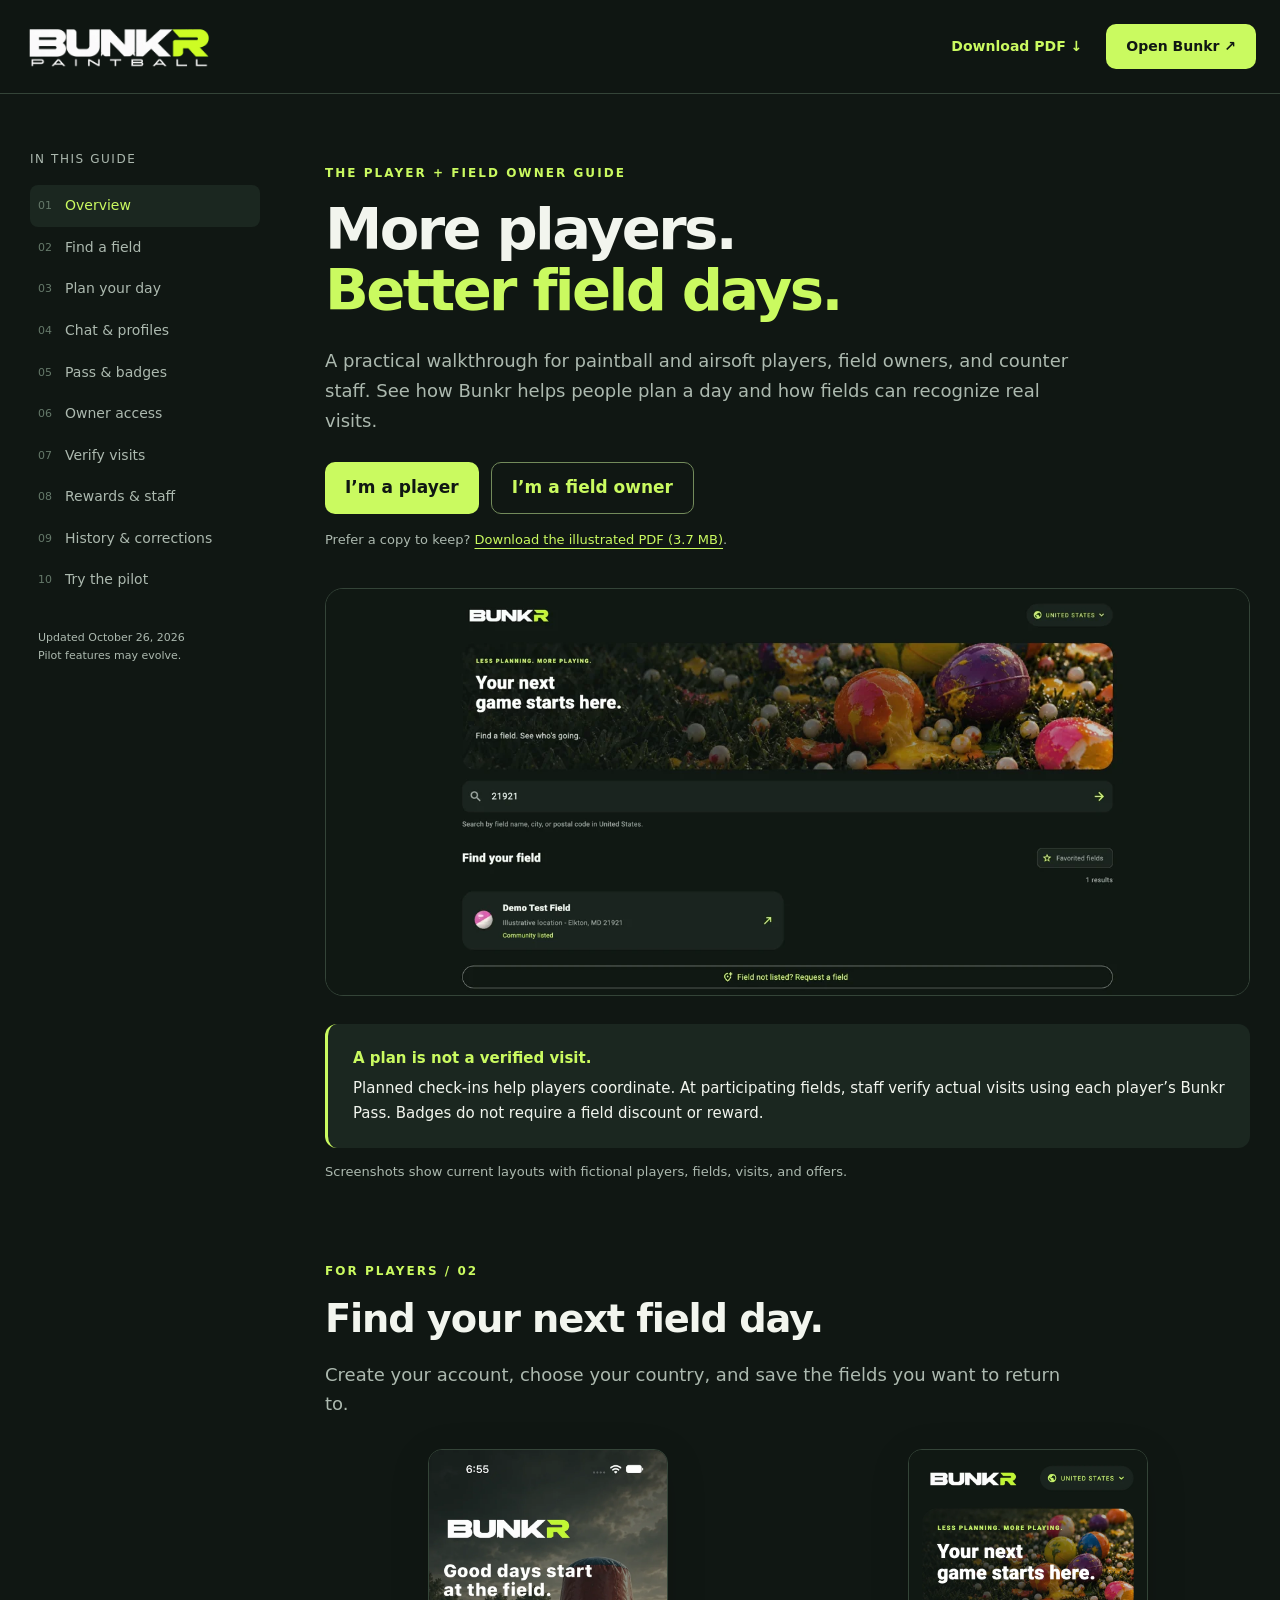
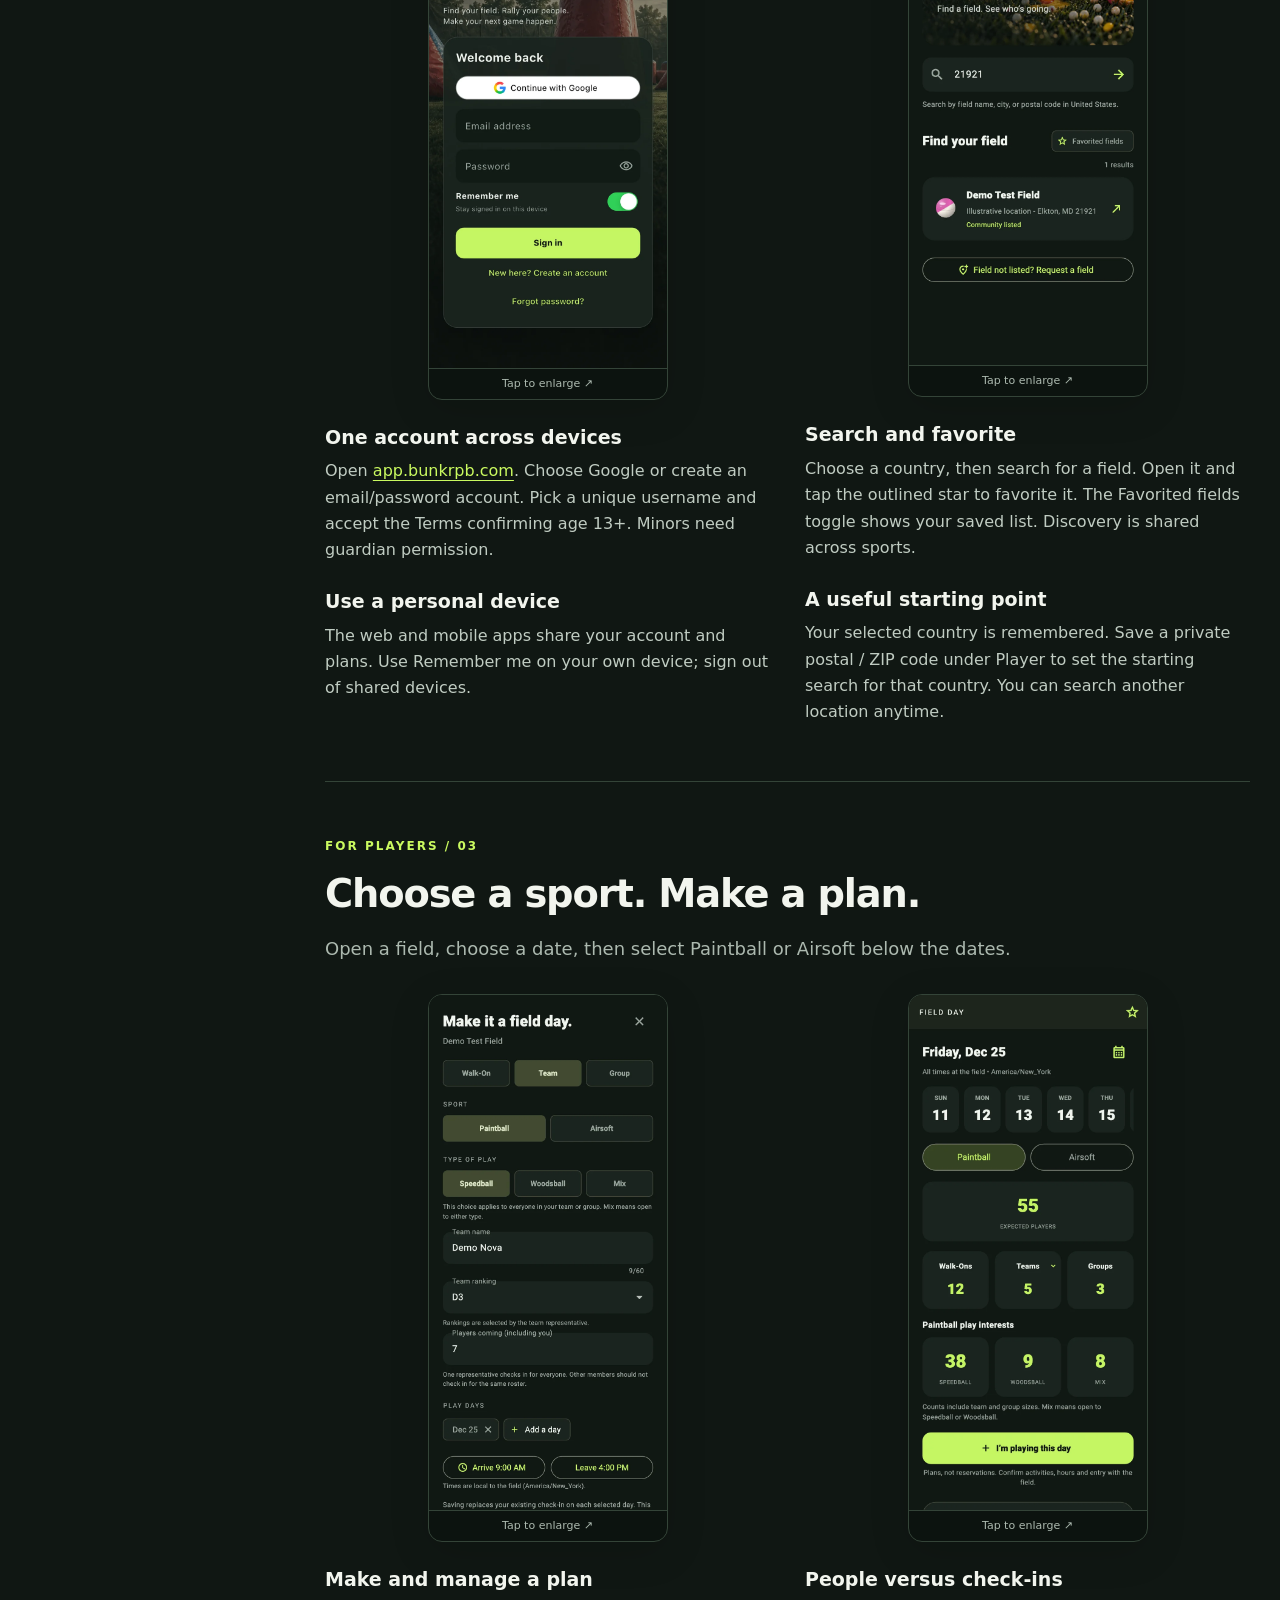
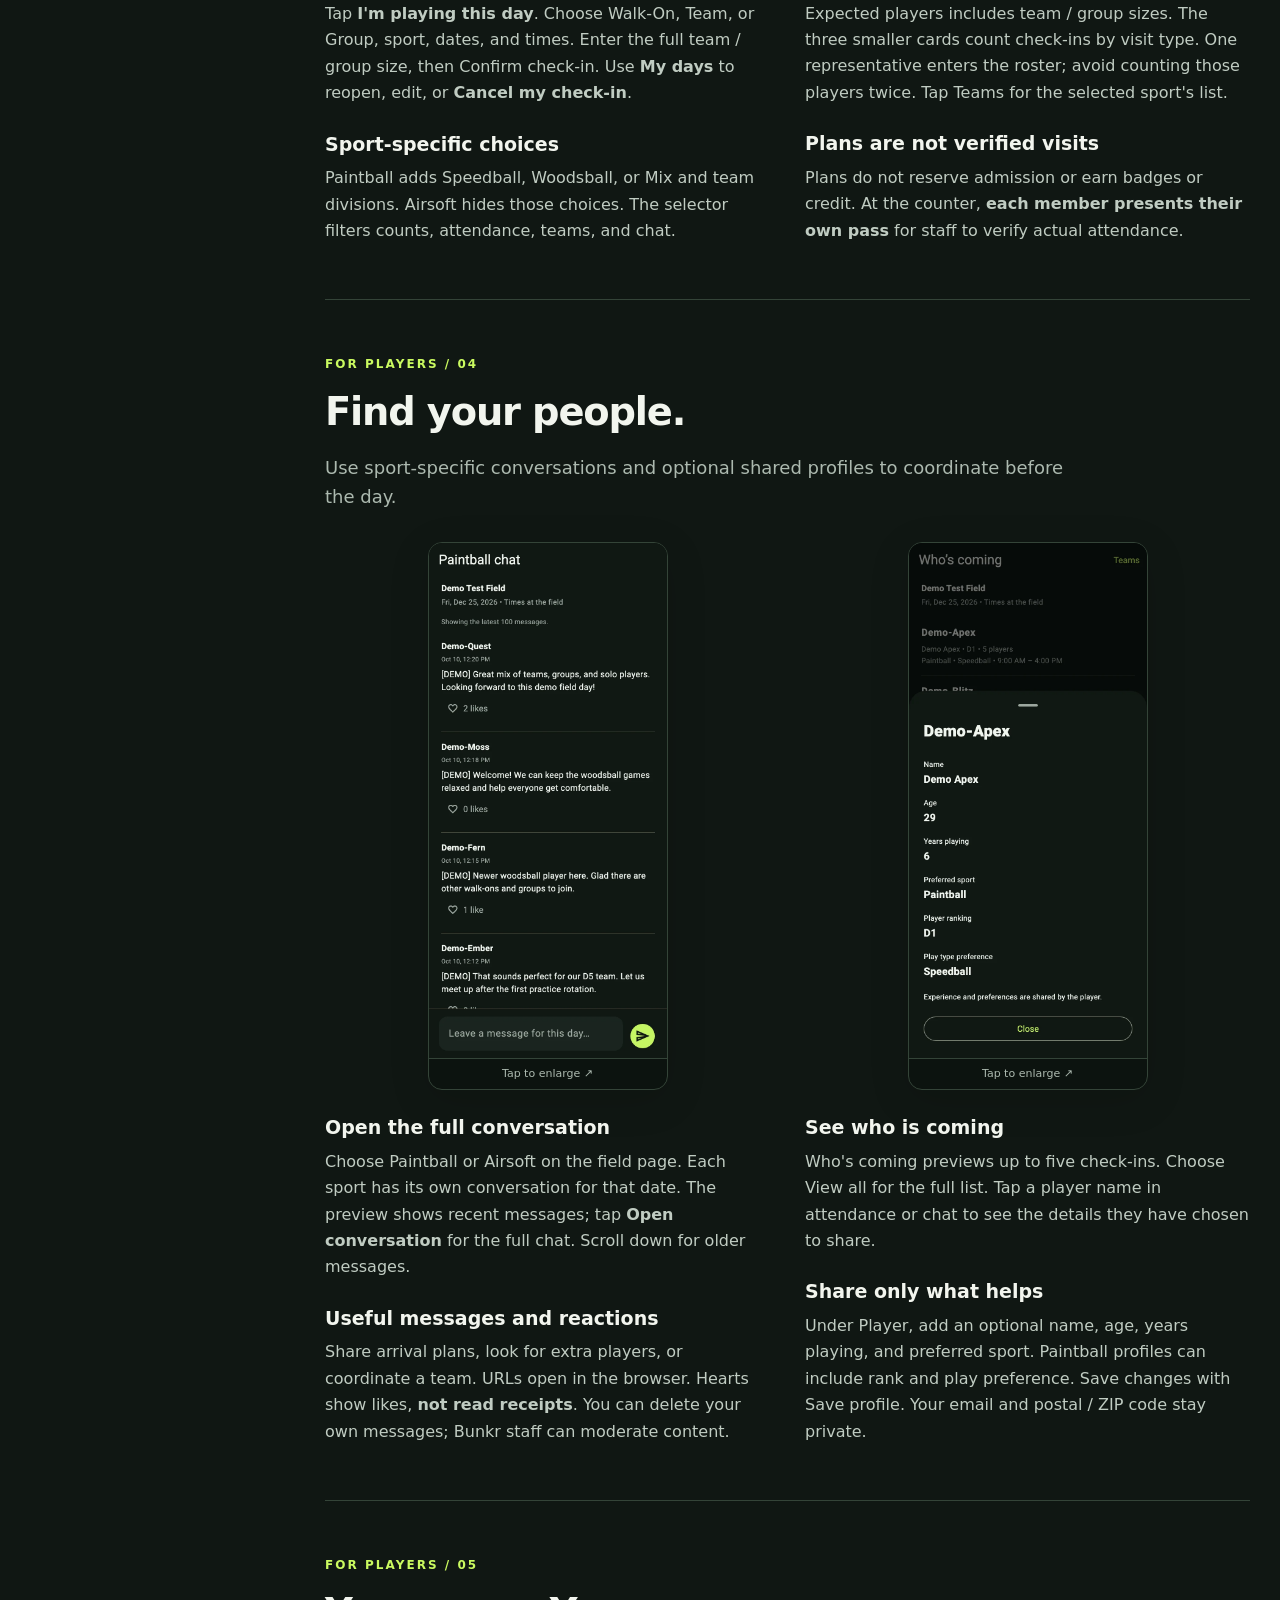
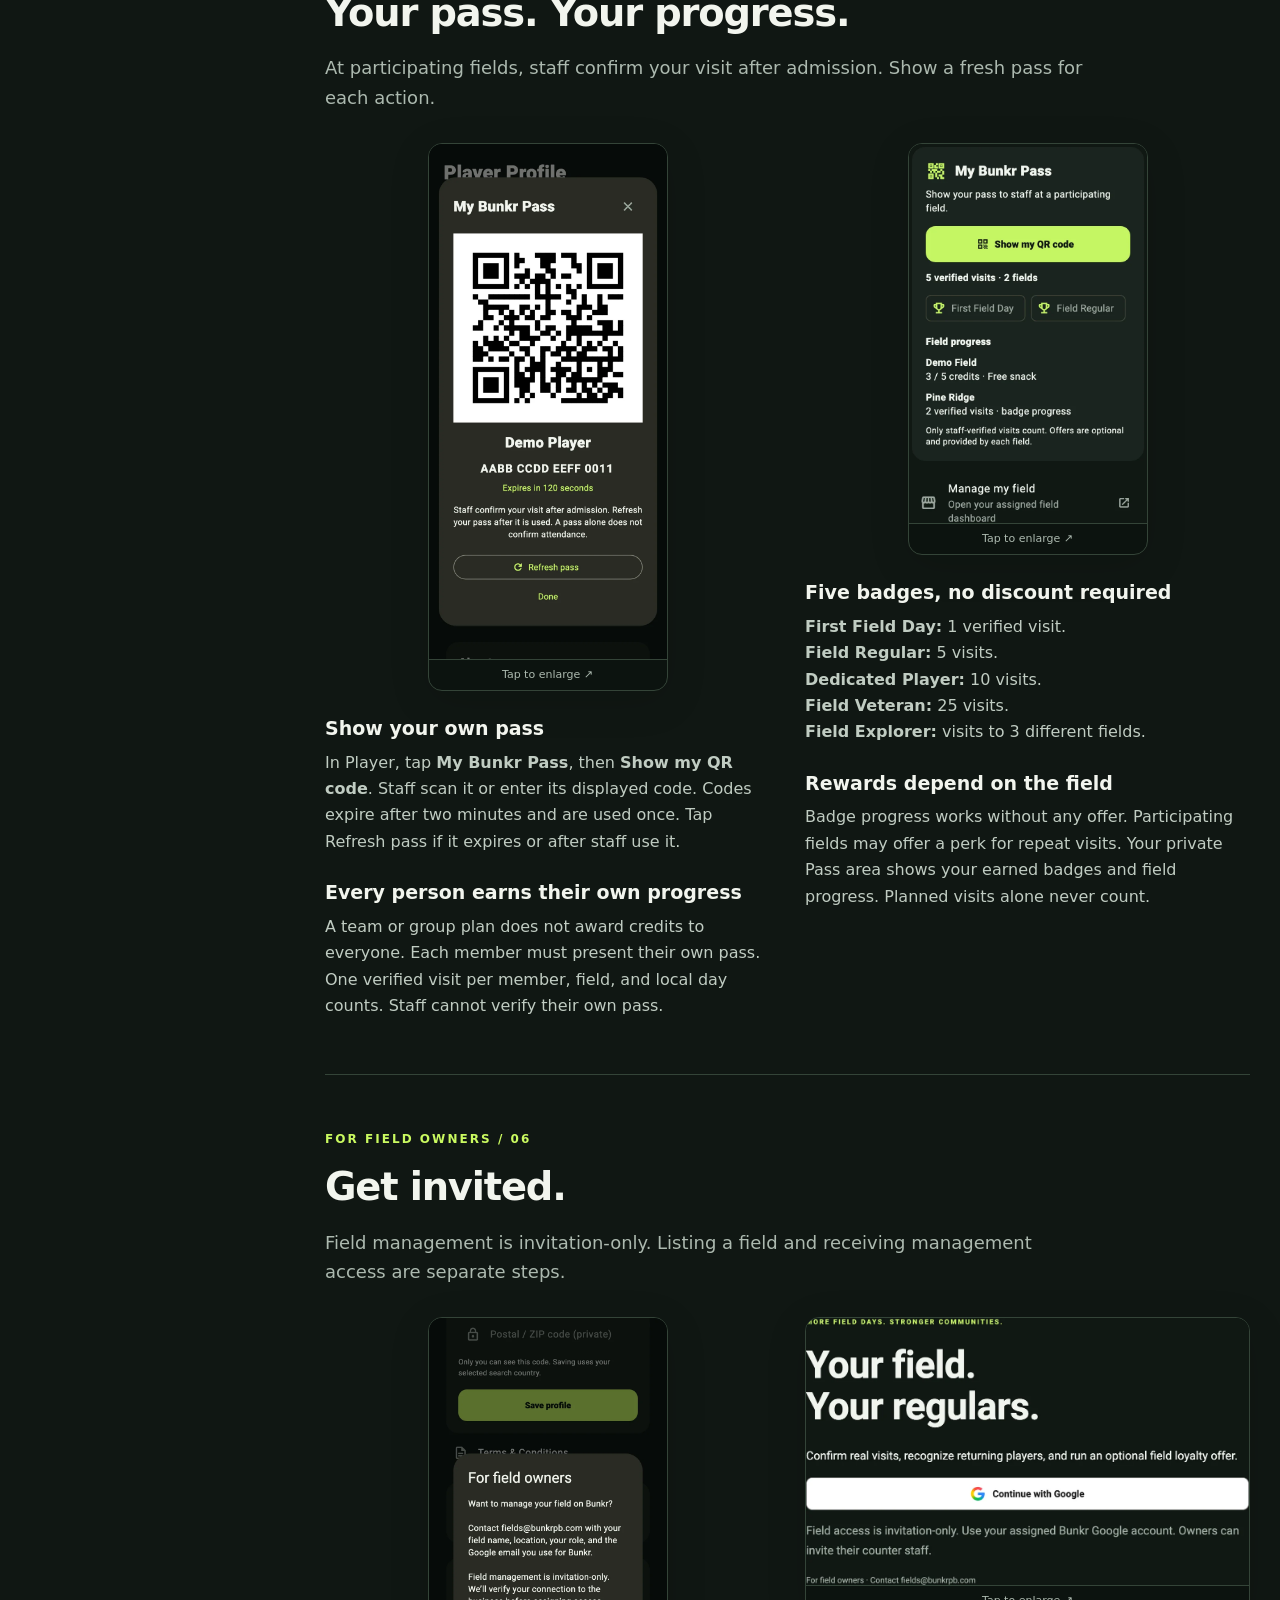
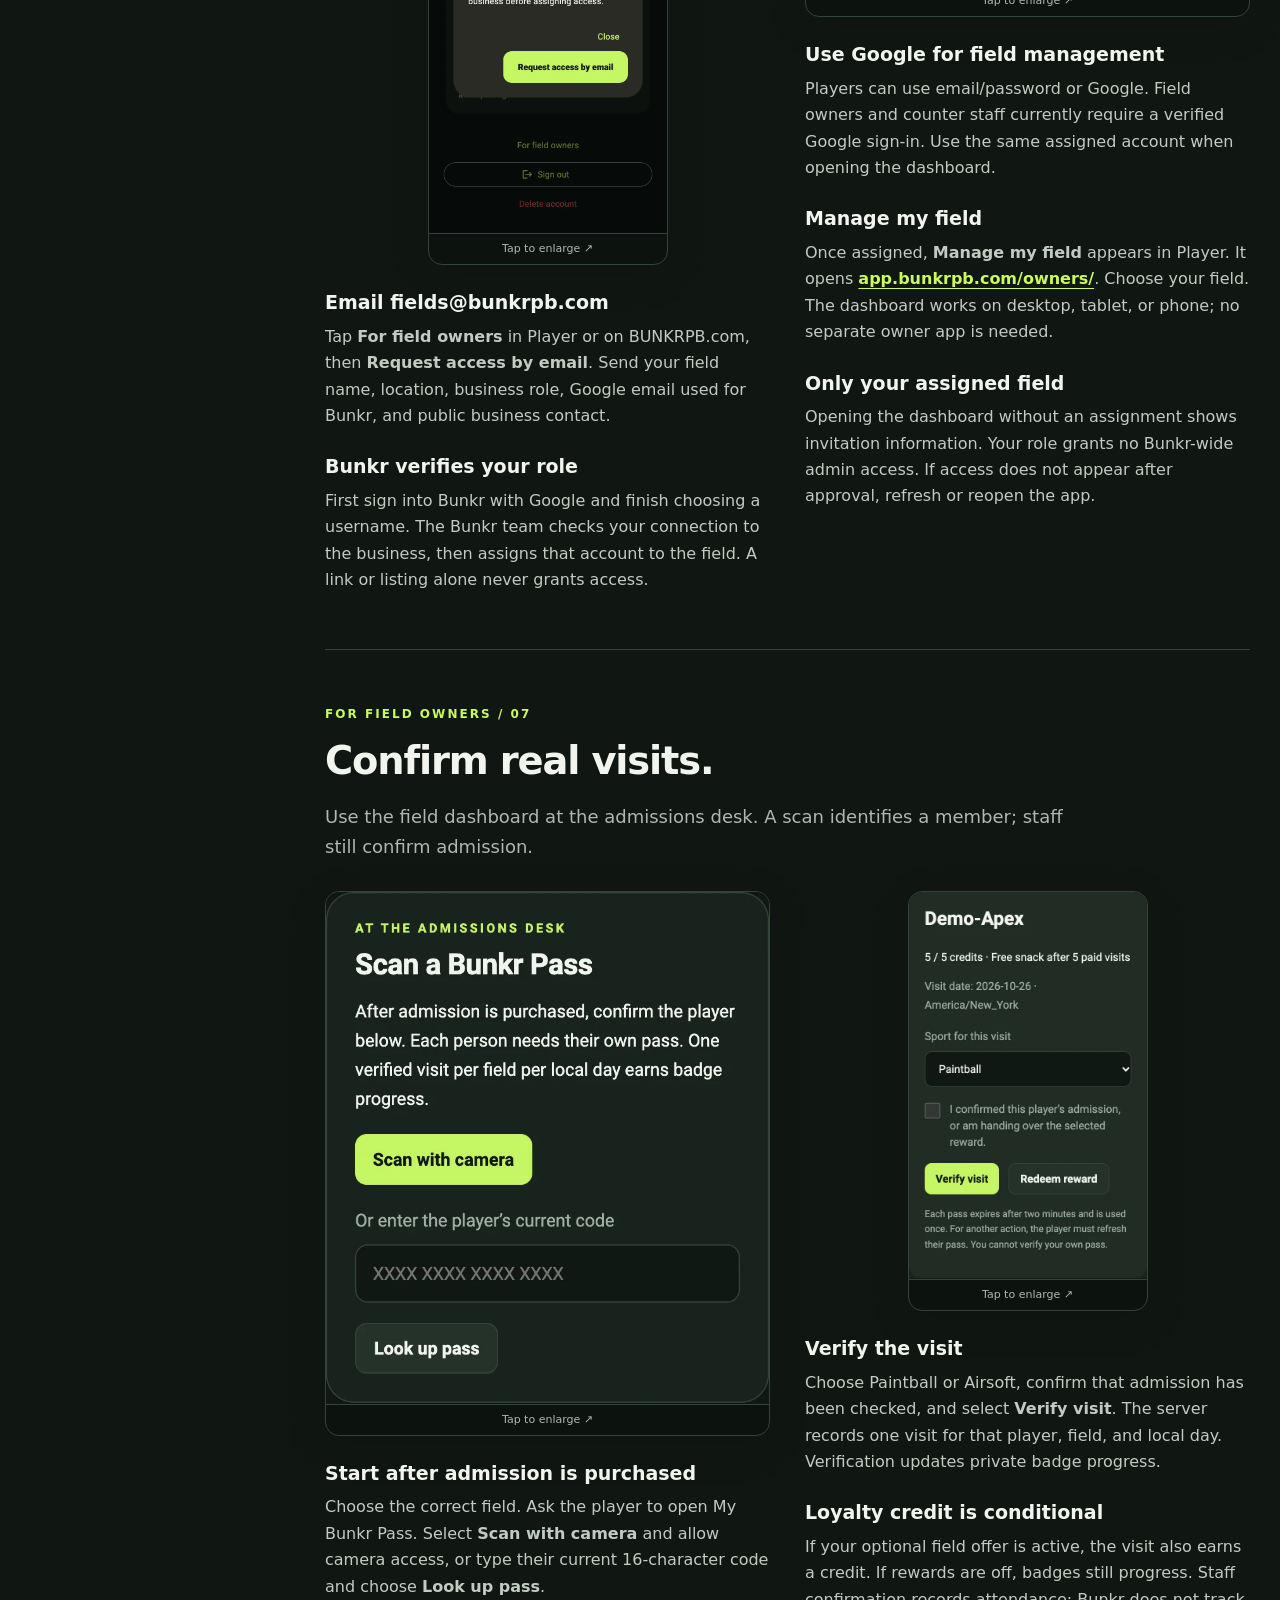
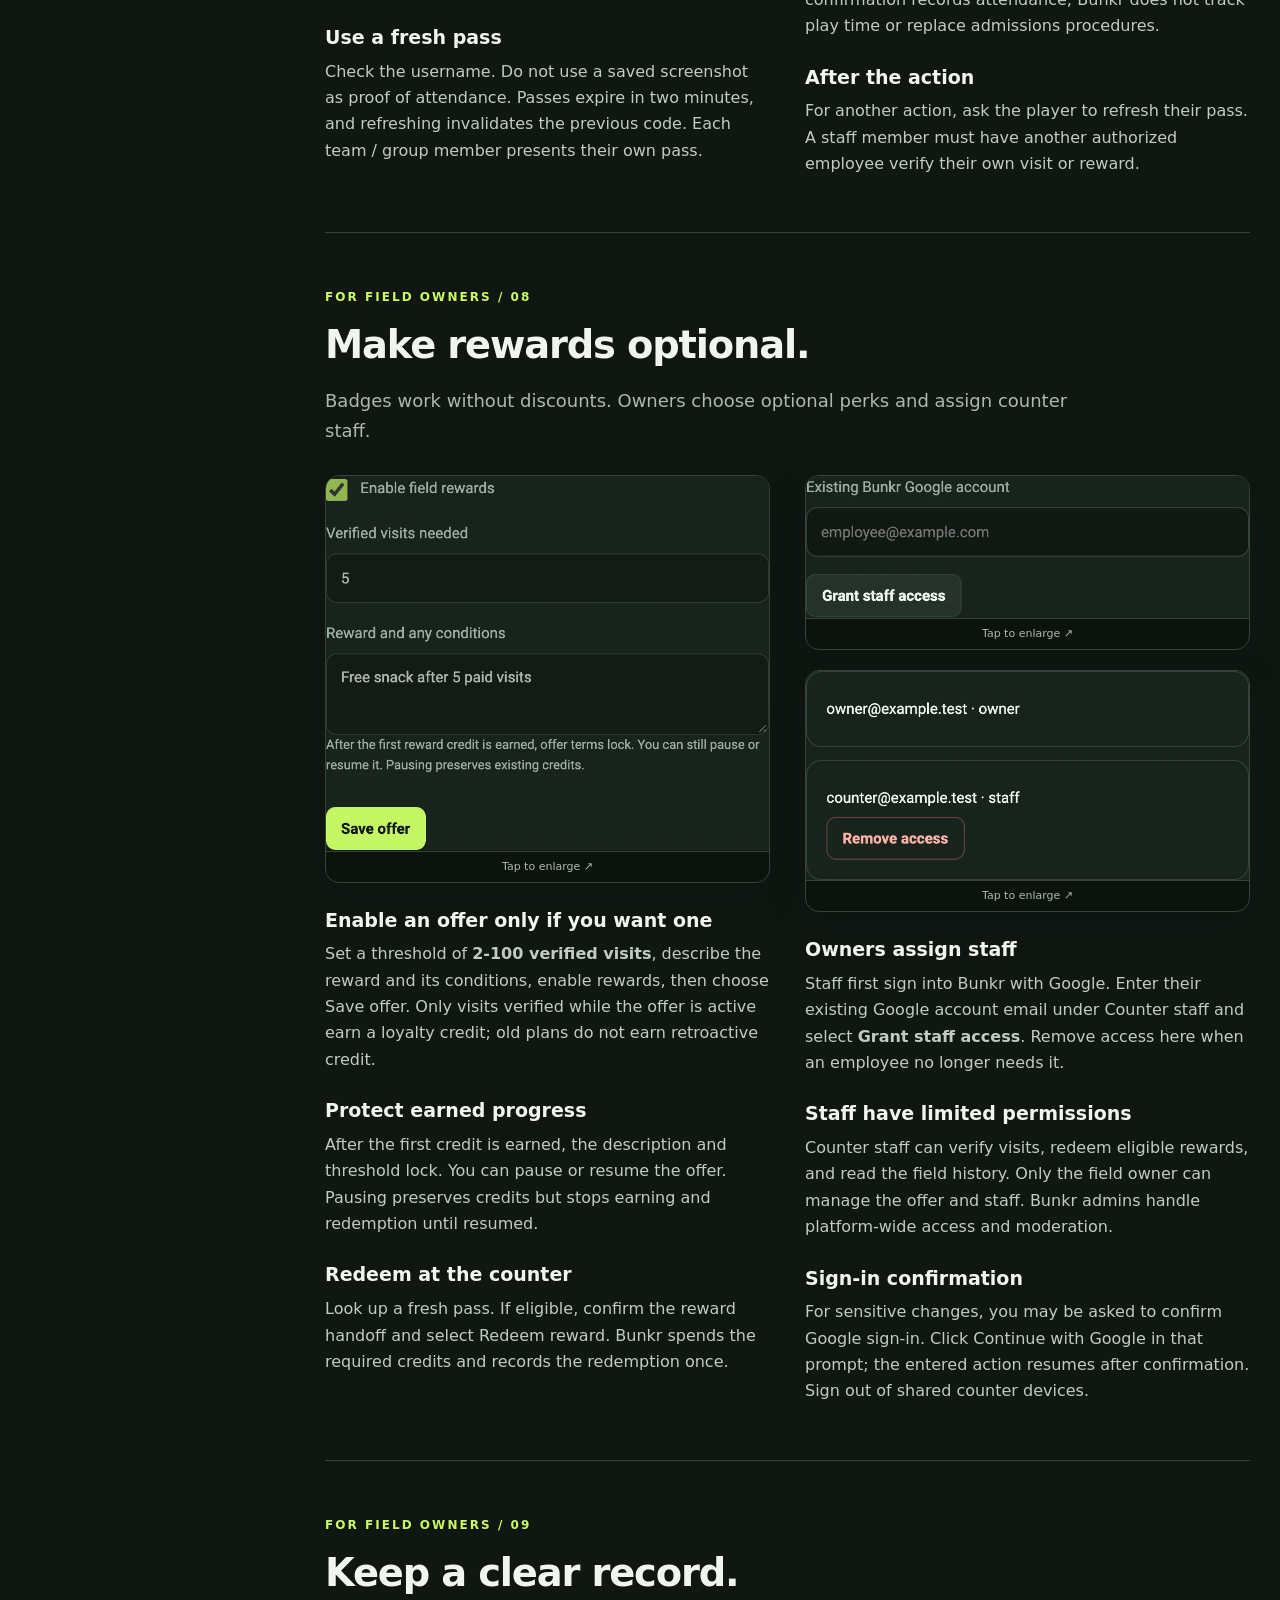
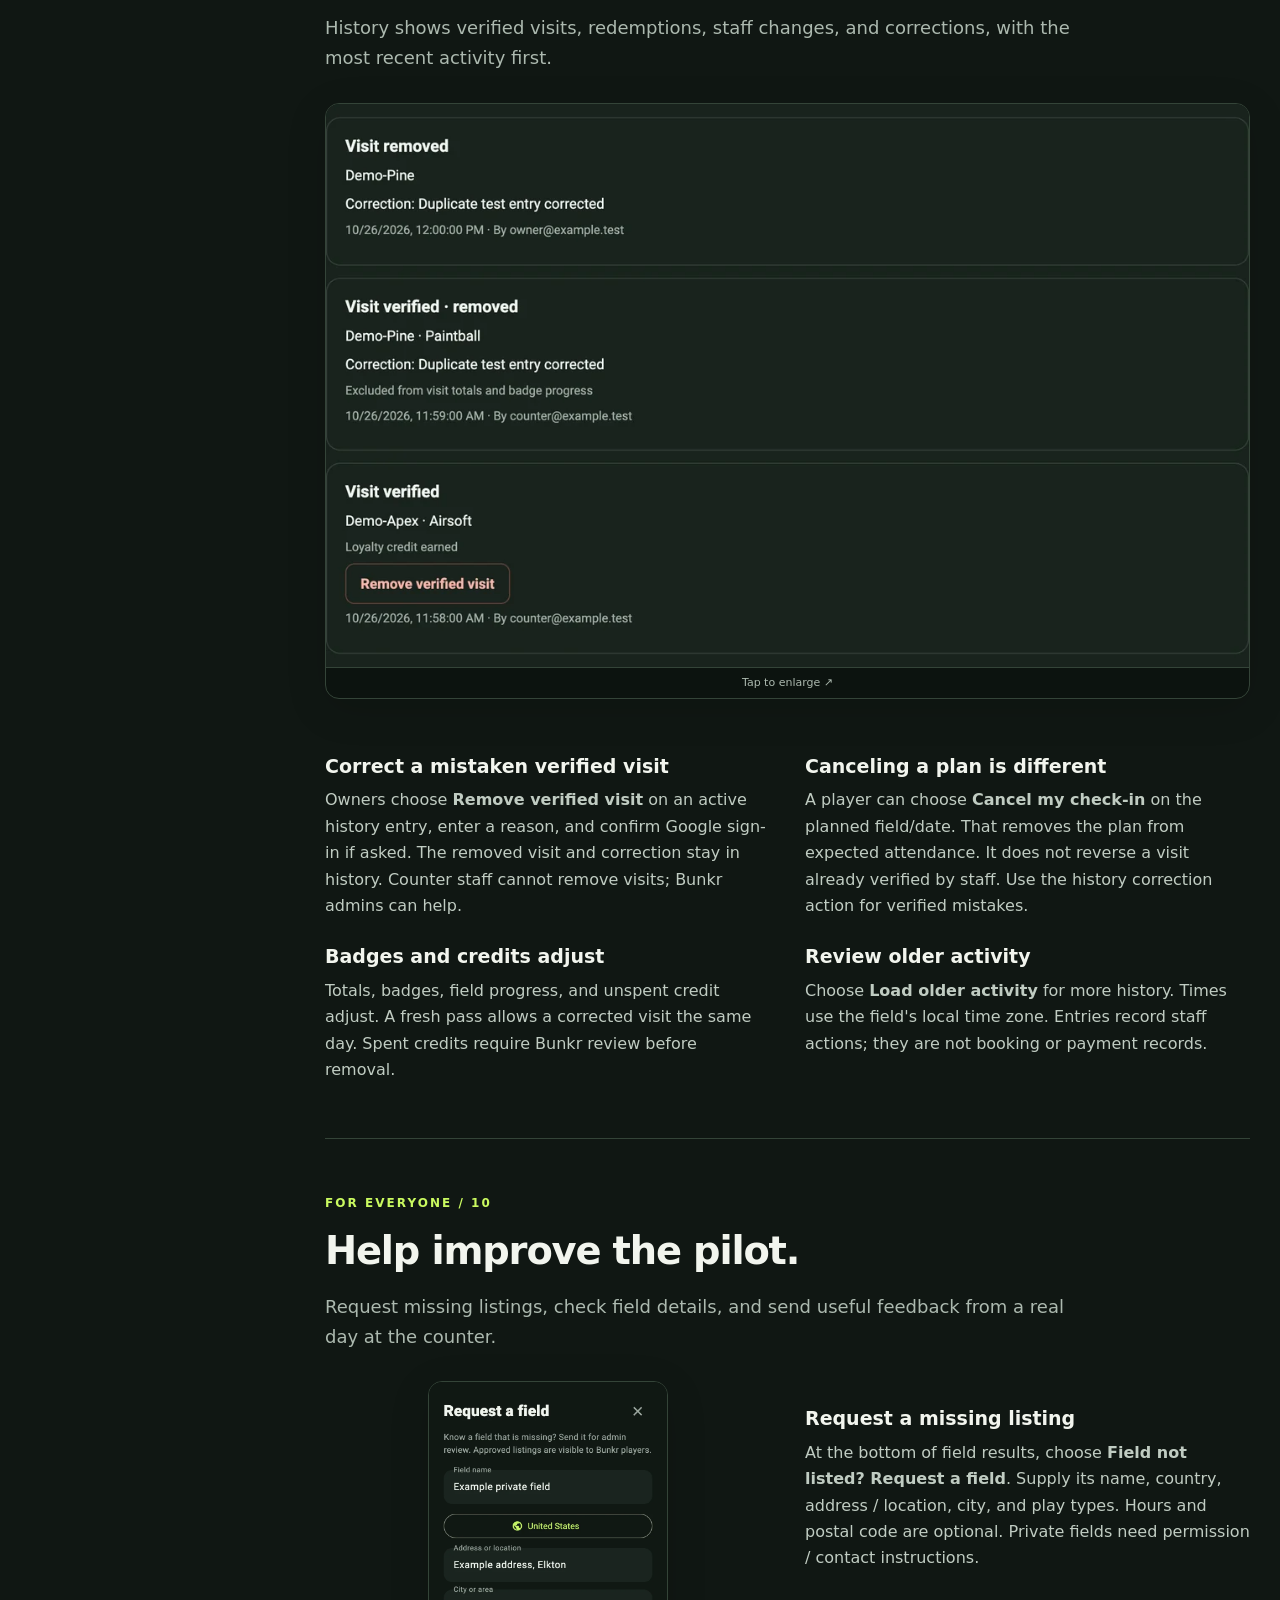
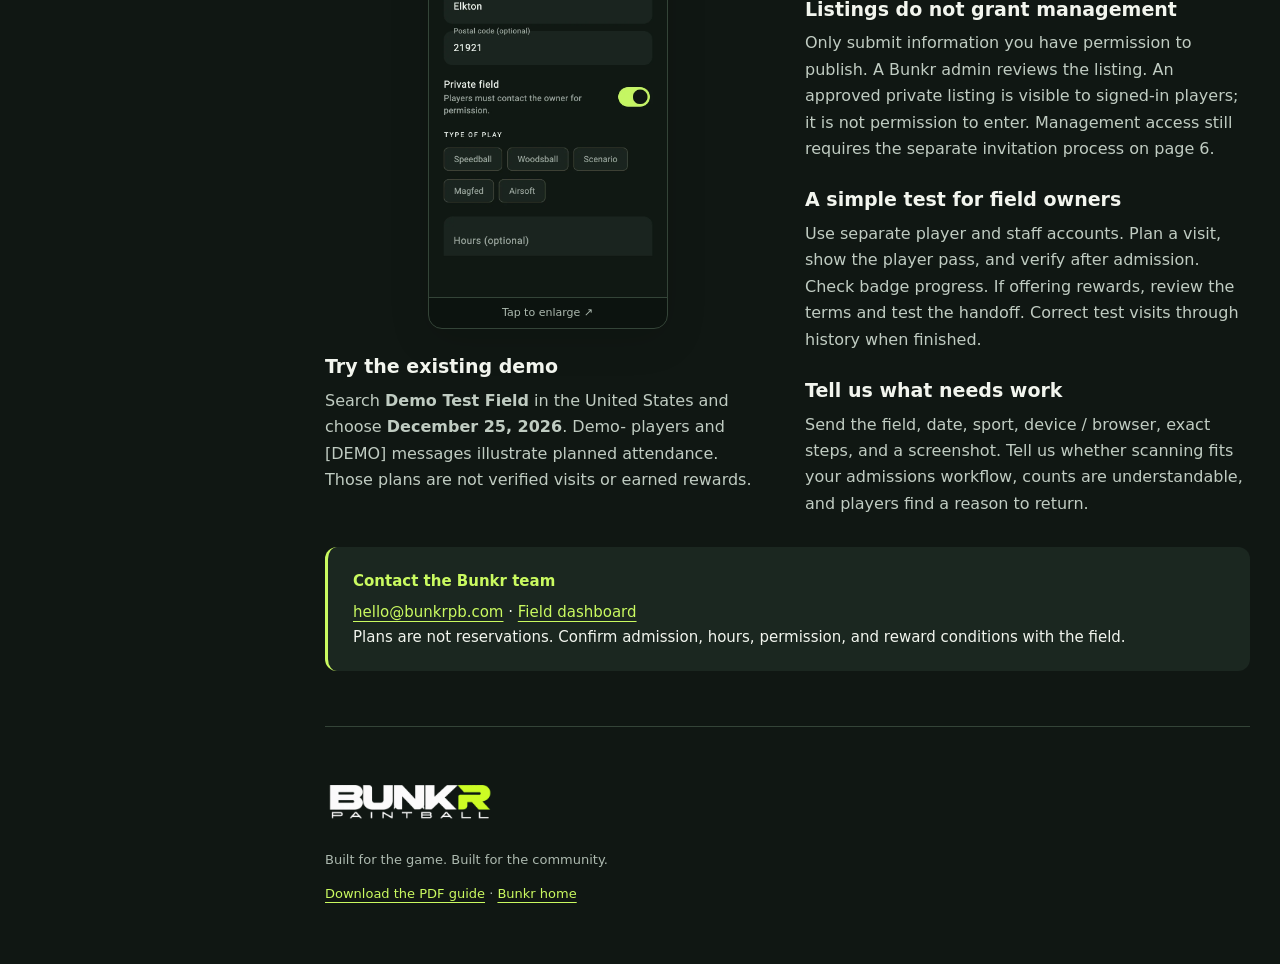
==== commit 7d476660: "Use hello email for general guide contact" ====
--- a/guide/index.html
+++ b/guide/index.html
@@ -4,5 +4,5 @@
 <meta name="theme-color" content="#101713"><link rel="canonical" href="https://bunkrpb.com/guide/"><link rel="icon" href="../assets/app-icon.png"><link rel="stylesheet" href="guide.css">
 <meta property="og:title" content="Bunkr | Player & Field Owner Guide"><meta property="og:description" content="Read the illustrated guide online. Find fields, plan a day, use your pass, and learn the field-owner tools."><meta property="og:url" content="https://bunkrpb.com/guide/"><meta property="og:type" content="website"><meta property="og:image" content="https://bunkrpb.com/assets/bunkr-hero.png"></head>
 <body><a class="skip" href="#main">Skip to guide</a><header class="topbar"><a href="/" aria-label="Bunkr home"><img src="images/logo.webp" alt="BUNKR Paintball" width="900" height="300"></a><nav aria-label="Guide actions"><a href="../Bunkr-Field-Owner-Guide.pdf">Download PDF <span aria-hidden="true">↓</span></a><a class="button" href="https://app.bunkrpb.com/">Open Bunkr ↗</a></nav></header>
-<div class="layout"><aside><details open><summary>In this guide</summary><nav aria-label="Guide contents"><a href="#start"><span>01</span>Overview</a><a href="#find-a-field"><span>02</span>Find a field</a><a href="#plan-your-day"><span>03</span>Plan your day</a><a href="#community"><span>04</span>Chat & profiles</a><a href="#bunkr-pass"><span>05</span>Pass & badges</a><a href="#owner-access"><span>06</span>Owner access</a><a href="#verify-visits"><span>07</span>Verify visits</a><a href="#rewards-and-staff"><span>08</span>Rewards & staff</a><a href="#history"><span>09</span>History & corrections</a><a href="#pilot"><span>10</span>Try the pilot</a></nav></details><p class="updated">Updated October 26, 2026<br>Pilot features may evolve.</p></aside><main id="main"><section id="start" class="hero"><p class="eyebrow">The player + field owner guide</p><h1>More players.<br><em>Better field days.</em></h1><p class="intro">A practical walkthrough for paintball and airsoft players, field owners, and counter staff. See how Bunkr helps people plan a day and how fields can recognize real visits.</p><div class="hero-actions"><a class="button" href="#find-a-field">I’m a player</a><a class="button secondary" href="#owner-access">I’m a field owner</a></div><p class="download-hint">Prefer a copy to keep? <a href="../Bunkr-Field-Owner-Guide.pdf" download>Download the illustrated PDF (3.7 MB)</a>.</p><img class="overview" src="images/overview.webp" alt="Bunkr field discovery page with a search bar and field listing" width="1400" height="624"><div class="note"><strong>A plan is not a verified visit.</strong><p>Planned check-ins help players coordinate. At participating fields, staff verify actual visits using each player’s Bunkr Pass. Badges do not require a field discount or reward.</p></div><p class="example-note">Screenshots show current layouts with fictional players, fields, visits, and offers.</p></section><section id="find-a-field" class="guide-section"><p class="eyebrow">For players / 02</p><h2>Find your next field day.</h2><p class="section-lead">Create your account, choose your country, and save the fields you want to return to.</p><div class="columns"><div class="guide-column"><button class="screenshot phone" data-image="images/iphone-simulator-latest.webp" aria-label="Enlarge screenshot: Find your next field day."><img src="images/iphone-simulator-latest.webp" alt="Bunkr find a field screen example" width="782" height="1700" loading="lazy"><span>Tap to enlarge ↗</span></button><div class="step"><h3>One account across devices</h3><p>Open <a href="https://app.bunkrpb.com/">app.bunkrpb.com</a>. Choose Google or create an email/password account. Pick a unique username and accept the Terms confirming age 13+. Minors need guardian permission.</p></div><div class="step"><h3>Use a personal device</h3><p>The web and mobile apps share your account and plans. Use Remember me on your own device; sign out of shared devices.</p></div></div><div class="guide-column"><button class="screenshot phone" data-image="images/guide-current-discover.webp" aria-label="Enlarge screenshot: Find your next field day."><img src="images/guide-current-discover.webp" alt="Bunkr find a field screen example" width="780" height="1688" loading="lazy"><span>Tap to enlarge ↗</span></button><div class="step"><h3>Search and favorite</h3><p>Choose a country, then search for a field. Open it and tap the outlined star to favorite it. The Favorited fields toggle shows your saved list. Discovery is shared across sports.</p></div><div class="step"><h3>A useful starting point</h3><p>Your selected country is remembered. Save a private postal / ZIP code under Player to set the starting search for that country. You can search another location anytime.</p></div></div></div></section><section id="plan-your-day" class="guide-section"><p class="eyebrow">For players / 03</p><h2>Choose a sport. Make a plan.</h2><p class="section-lead">Open a field, choose a date, then select Paintball or Airsoft below the dates.</p><div class="columns"><div class="guide-column"><button class="screenshot phone" data-image="images/guide-current-checkin.webp" aria-label="Enlarge screenshot: Choose a sport. Make a plan."><img src="images/guide-current-checkin.webp" alt="Bunkr plan your day screen example" width="785" height="1700" loading="lazy"><span>Tap to enlarge ↗</span></button><div class="step"><h3>Make and manage a plan</h3><p>Tap <b>I'm playing this day</b>. Choose Walk-On, Team, or Group, sport, dates, and times. Enter the full team / group size, then Confirm check-in. Use <b>My days</b> to reopen, edit, or <b>Cancel my check-in</b>.</p></div><div class="step"><h3>Sport-specific choices</h3><p>Paintball adds Speedball, Woodsball, or Mix and team divisions. Airsoft hides those choices. The selector filters counts, attendance, teams, and chat.</p></div></div><div class="guide-column"><button class="screenshot phone" data-image="images/guide-current-day.webp" aria-label="Enlarge screenshot: Choose a sport. Make a plan."><img src="images/guide-current-day.webp" alt="Bunkr plan your day screen example" width="780" height="1688" loading="lazy"><span>Tap to enlarge ↗</span></button><div class="step"><h3>People versus check-ins</h3><p>Expected players includes team / group sizes. The three smaller cards count check-ins by visit type. One representative enters the roster; avoid counting those players twice. Tap Teams for the selected sport's list.</p></div><div class="step"><h3>Plans are not verified visits</h3><p>Plans do not reserve admission or earn badges or credit. At the counter, <b>each member presents their own pass</b> for staff to verify actual attendance.</p></div></div></div></section><section id="community" class="guide-section"><p class="eyebrow">For players / 04</p><h2>Find your people.</h2><p class="section-lead">Use sport-specific conversations and optional shared profiles to coordinate before the day.</p><div class="columns"><div class="guide-column"><button class="screenshot phone" data-image="images/guide-current-conversation.webp" aria-label="Enlarge screenshot: Find your people."><img src="images/guide-current-conversation.webp" alt="Bunkr chat &amp; profiles screen example" width="780" height="1688" loading="lazy"><span>Tap to enlarge ↗</span></button><div class="step"><h3>Open the full conversation</h3><p>Choose Paintball or Airsoft on the field page. Each sport has its own conversation for that date. The preview shows recent messages; tap <b>Open conversation</b> for the full chat. Scroll down for older messages.</p></div><div class="step"><h3>Useful messages and reactions</h3><p>Share arrival plans, look for extra players, or coordinate a team. URLs open in the browser. Hearts show likes, <b>not read receipts</b>. You can delete your own messages; Bunkr staff can moderate content.</p></div></div><div class="guide-column"><button class="screenshot phone" data-image="images/guide-current-player-details.webp" aria-label="Enlarge screenshot: Find your people."><img src="images/guide-current-player-details.webp" alt="Bunkr chat &amp; profiles screen example" width="780" height="1688" loading="lazy"><span>Tap to enlarge ↗</span></button><div class="step"><h3>See who is coming</h3><p>Who's coming previews up to five check-ins. Choose View all for the full list. Tap a player name in attendance or chat to see the details they have chosen to share.</p></div><div class="step"><h3>Share only what helps</h3><p>Under Player, add an optional name, age, years playing, and preferred sport. Paintball profiles can include rank and play preference. Save changes with Save profile. Your email and postal / ZIP code stay private.</p></div></div></div></section><section id="bunkr-pass" class="guide-section"><p class="eyebrow">For players / 05</p><h2>Your pass. Your progress.</h2><p class="section-lead">At participating fields, staff confirm your visit after admission. Show a fresh pass for each action.</p><div class="columns"><div class="guide-column"><button class="screenshot phone" data-image="images/guide-2026-pass-code.webp" aria-label="Enlarge screenshot: Your pass. Your progress."><img src="images/guide-2026-pass-code.webp" alt="Bunkr pass &amp; badges screen example" width="780" height="1688" loading="lazy"><span>Tap to enlarge ↗</span></button><div class="step"><h3>Show your own pass</h3><p>In Player, tap <b>My Bunkr Pass</b>, then <b>Show my QR code</b>. Staff scan it or enter its displayed code. Codes expire after two minutes and are used once. Tap Refresh pass if it expires or after staff use it.</p></div><div class="step"><h3>Every person earns their own progress</h3><p>A team or group plan does not award credits to everyone. Each member must present their own pass. One verified visit per member, field, and local day counts. Staff cannot verify their own pass.</p></div></div><div class="guide-column"><button class="screenshot phone" data-image="images/guide-2026-pass-profile.webp" aria-label="Enlarge screenshot: Your pass. Your progress."><img src="images/guide-2026-pass-profile.webp" alt="Bunkr pass &amp; badges screen example" width="684" height="1090" loading="lazy"><span>Tap to enlarge ↗</span></button><div class="step"><h3>Five badges, no discount required</h3><p><b>First Field Day:</b> 1 verified visit.<br><b>Field Regular:</b> 5 visits.<br><b>Dedicated Player:</b> 10 visits.<br><b>Field Veteran:</b> 25 visits.<br><b>Field Explorer:</b> visits to 3 different fields.</p></div><div class="step"><h3>Rewards depend on the field</h3><p>Badge progress works without any offer. Participating fields may offer a perk for repeat visits. Your private Pass area shows your earned badges and field progress. Planned visits alone never count.</p></div></div></div></section><section id="owner-access" class="guide-section"><p class="eyebrow">For field owners / 06</p><h2>Get invited.</h2><p class="section-lead">Field management is invitation-only. Listing a field and receiving management access are separate steps.</p><div class="columns"><div class="guide-column"><button class="screenshot phone" data-image="images/guide-2026-owner-contact.webp" aria-label="Enlarge screenshot: Get invited."><img src="images/guide-2026-owner-contact.webp" alt="Bunkr owner access screen example" width="780" height="1688" loading="lazy"><span>Tap to enlarge ↗</span></button><div class="step"><h3>Email fields@bunkrpb.com</h3><p>Tap <b>For field owners</b> in Player or on BUNKRPB.com, then <b>Request access by email</b>. Send your field name, location, business role, Google email used for Bunkr, and public business contact.</p></div><div class="step"><h3>Bunkr verifies your role</h3><p>First sign into Bunkr with Google and finish choosing a username. The Bunkr team checks your connection to the business, then assigns that account to the field. A link or listing alone never grants access.</p></div></div><div class="guide-column"><button class="screenshot wide" data-image="images/guide-2026-owner-login.webp" aria-label="Enlarge screenshot: Get invited."><img src="images/guide-2026-owner-login.webp" alt="Bunkr owner access screen example" width="1100" height="663" loading="lazy"><span>Tap to enlarge ↗</span></button><div class="step"><h3>Use Google for field management</h3><p>Players can use email/password or Google. Field owners and counter staff currently require a verified Google sign-in. Use the same assigned account when opening the dashboard.</p></div><div class="step"><h3>Manage my field</h3><p>Once assigned, <b>Manage my field</b> appears in Player. It opens <a href="https://app.bunkrpb.com/owners/"><b>app.bunkrpb.com/owners/</b></a>. Choose your field. The dashboard works on desktop, tablet, or phone; no separate owner app is needed.</p></div><div class="step"><h3>Only your assigned field</h3><p>Opening the dashboard without an assignment shows invitation information. Your role grants no Bunkr-wide admin access. If access does not appear after approval, refresh or reopen the app.</p></div></div></div></section><section id="verify-visits" class="guide-section"><p class="eyebrow">For field owners / 07</p><h2>Confirm real visits.</h2><p class="section-lead">Use the field dashboard at the admissions desk. A scan identifies a member; staff still confirm admission.</p><div class="columns"><div class="guide-column"><button class="screenshot wide" data-image="images/guide-2026-counter.webp" aria-label="Enlarge screenshot: Confirm real visits."><img src="images/guide-2026-counter.webp" alt="Bunkr verify visits screen example" width="700" height="808" loading="lazy"><span>Tap to enlarge ↗</span></button><div class="step"><h3>Start after admission is purchased</h3><p>Choose the correct field. Ask the player to open My Bunkr Pass. Select <b>Scan with camera</b> and allow camera access, or type their current 16-character code and choose <b>Look up pass</b>.</p></div><div class="step"><h3>Use a fresh pass</h3><p>Check the username. Do not use a saved screenshot as proof of attendance. Passes expire in two minutes, and refreshing invalidates the previous code. Each team / group member presents their own pass.</p></div></div><div class="guide-column"><button class="screenshot phone" data-image="images/guide-2026-player-confirm.webp" aria-label="Enlarge screenshot: Confirm real visits."><img src="images/guide-2026-player-confirm.webp" alt="Bunkr verify visits screen example" width="608" height="988" loading="lazy"><span>Tap to enlarge ↗</span></button><div class="step"><h3>Verify the visit</h3><p>Choose Paintball or Airsoft, confirm that admission has been checked, and select <b>Verify visit</b>. The server records one visit for that player, field, and local day. Verification updates private badge progress.</p></div><div class="step"><h3>Loyalty credit is conditional</h3><p>If your optional field offer is active, the visit also earns a credit. If rewards are off, badges still progress. Staff confirmation records attendance; Bunkr does not track play time or replace admissions procedures.</p></div><div class="step"><h3>After the action</h3><p>For another action, ask the player to refresh their pass. A staff member must have another authorized employee verify their own visit or reward.</p></div></div></div></section><section id="rewards-and-staff" class="guide-section"><p class="eyebrow">For field owners / 08</p><h2>Make rewards optional.</h2><p class="section-lead">Badges work without discounts. Owners choose optional perks and assign counter staff.</p><div class="columns"><div class="guide-column"><button class="screenshot wide" data-image="images/guide-2026-offer.webp" aria-label="Enlarge screenshot: Make rewards optional."><img src="images/guide-2026-offer.webp" alt="Bunkr rewards &amp; staff screen example" width="826" height="698" loading="lazy"><span>Tap to enlarge ↗</span></button><div class="step"><h3>Enable an offer only if you want one</h3><p>Set a threshold of <b>2-100 verified visits</b>, describe the reward and its conditions, enable rewards, then choose Save offer. Only visits verified while the offer is active earn a loyalty credit; old plans do not earn retroactive credit.</p></div><div class="step"><h3>Protect earned progress</h3><p>After the first credit is earned, the description and threshold lock. You can pause or resume the offer. Pausing preserves credits but stops earning and redemption until resumed.</p></div><div class="step"><h3>Redeem at the counter</h3><p>Look up a fresh pass. If eligible, confirm the reward handoff and select Redeem reward. Bunkr spends the required credits and records the redemption once.</p></div></div><div class="guide-column"><button class="screenshot wide" data-image="images/guide-2026-staff.webp" aria-label="Enlarge screenshot: Make rewards optional."><img src="images/guide-2026-staff.webp" alt="Bunkr rewards &amp; staff screen example" width="826" height="264" loading="lazy"><span>Tap to enlarge ↗</span></button><button class="screenshot wide" data-image="images/guide-2026-staff-list.webp" aria-label="Enlarge screenshot: Make rewards optional."><img src="images/guide-2026-staff-list.webp" alt="Bunkr rewards &amp; staff screen example" width="826" height="390" loading="lazy"><span>Tap to enlarge ↗</span></button><div class="step"><h3>Owners assign staff</h3><p>Staff first sign into Bunkr with Google. Enter their existing Google account email under Counter staff and select <b>Grant staff access</b>. Remove access here when an employee no longer needs it.</p></div><div class="step"><h3>Staff have limited permissions</h3><p>Counter staff can verify visits, redeem eligible rewards, and read the field history. Only the field owner can manage the offer and staff. Bunkr admins handle platform-wide access and moderation.</p></div><div class="step"><h3>Sign-in confirmation</h3><p>For sensitive changes, you may be asked to confirm Google sign-in. Click Continue with Google in that prompt; the entered action resumes after confirmation. Sign out of shared counter devices.</p></div></div></div></section><section id="history" class="guide-section"><p class="eyebrow">For field owners / 09</p><h2>Keep a clear record.</h2><p class="section-lead">History shows verified visits, redemptions, staff changes, and corrections, with the most recent activity first.</p><button class="screenshot wide" data-image="images/guide-2026-history.webp" aria-label="Enlarge screenshot: Keep a clear record."><img src="images/guide-2026-history.webp" alt="Bunkr history &amp; corrections screen example" width="1100" height="671" loading="lazy"><span>Tap to enlarge ↗</span></button><div class="columns"><div><div class="step"><h3>Correct a mistaken verified visit</h3><p>Owners choose <b>Remove verified visit</b> on an active history entry, enter a reason, and confirm Google sign-in if asked. The removed visit and correction stay in history. Counter staff cannot remove visits; Bunkr admins can help.</p></div><div class="step"><h3>Badges and credits adjust</h3><p>Totals, badges, field progress, and unspent credit adjust. A fresh pass allows a corrected visit the same day. Spent credits require Bunkr review before removal.</p></div></div><div><div class="step"><h3>Canceling a plan is different</h3><p>A player can choose <b>Cancel my check-in</b> on the planned field/date. That removes the plan from expected attendance. It does not reverse a visit already verified by staff. Use the history correction action for verified mistakes.</p></div><div class="step"><h3>Review older activity</h3><p>Choose <b>Load older activity</b> for more history. Times use the field's local time zone. Entries record staff actions; they are not booking or payment records.</p></div></div></div></section><section id="pilot" class="guide-section"><p class="eyebrow">For everyone / 10</p><h2>Help improve the pilot.</h2><p class="section-lead">Request missing listings, check field details, and send useful feedback from a real day at the counter.</p><div class="columns"><div class="guide-column"><button class="screenshot phone" data-image="images/guide-current-request.webp" aria-label="Enlarge screenshot: Help improve the pilot."><img src="images/guide-current-request.webp" alt="Bunkr try the pilot screen example" width="780" height="1688" loading="lazy"><span>Tap to enlarge ↗</span></button><div class="step"><h3>Try the existing demo</h3><p>Search <b>Demo Test Field</b> in the United States and choose <b>December 25, 2026</b>. Demo- players and [DEMO] messages illustrate planned attendance. Those plans are not verified visits or earned rewards.</p></div></div><div class="guide-column"><div class="step"><h3>Request a missing listing</h3><p>At the bottom of field results, choose <b>Field not listed? Request a field</b>. Supply its name, country, address / location, city, and play types. Hours and postal code are optional. Private fields need permission / contact instructions.</p></div><div class="step"><h3>Listings do not grant management</h3><p>Only submit information you have permission to publish. A Bunkr admin reviews the listing. An approved private listing is visible to signed-in players; it is not permission to enter. Management access still requires the separate invitation process on page 6.</p></div><div class="step"><h3>A simple test for field owners</h3><p>Use separate player and staff accounts. Plan a visit, show the player pass, and verify after admission. Check badge progress. If offering rewards, review the terms and test the handoff. Correct test visits through history when finished.</p></div><div class="step"><h3>Tell us what needs work</h3><p>Send the field, date, sport, device / browser, exact steps, and a screenshot. Tell us whether scanning fits your admissions workflow, counts are understandable, and players find a reason to return.</p></div></div></div><div class="note"><strong>Contact the Bunkr team</strong><p><a href="mailto:fields@bunkrpb.com">fields@bunkrpb.com</a> · <a href="https://app.bunkrpb.com/owners/">Field dashboard</a></p>Plans are not reservations. Confirm admission, hours, permission, and reward conditions with the field.</div></section><footer><img src="images/logo.webp" alt="BUNKR Paintball" width="240" height="80"><p>Built for the game. Built for the community.</p><a href="../Bunkr-Field-Owner-Guide.pdf">Download the PDF guide</a> · <a href="/">Bunkr home</a></footer></main></div>
+<div class="layout"><aside><details open><summary>In this guide</summary><nav aria-label="Guide contents"><a href="#start"><span>01</span>Overview</a><a href="#find-a-field"><span>02</span>Find a field</a><a href="#plan-your-day"><span>03</span>Plan your day</a><a href="#community"><span>04</span>Chat & profiles</a><a href="#bunkr-pass"><span>05</span>Pass & badges</a><a href="#owner-access"><span>06</span>Owner access</a><a href="#verify-visits"><span>07</span>Verify visits</a><a href="#rewards-and-staff"><span>08</span>Rewards & staff</a><a href="#history"><span>09</span>History & corrections</a><a href="#pilot"><span>10</span>Try the pilot</a></nav></details><p class="updated">Updated October 26, 2026<br>Pilot features may evolve.</p></aside><main id="main"><section id="start" class="hero"><p class="eyebrow">The player + field owner guide</p><h1>More players.<br><em>Better field days.</em></h1><p class="intro">A practical walkthrough for paintball and airsoft players, field owners, and counter staff. See how Bunkr helps people plan a day and how fields can recognize real visits.</p><div class="hero-actions"><a class="button" href="#find-a-field">I’m a player</a><a class="button secondary" href="#owner-access">I’m a field owner</a></div><p class="download-hint">Prefer a copy to keep? <a href="../Bunkr-Field-Owner-Guide.pdf" download>Download the illustrated PDF (3.7 MB)</a>.</p><img class="overview" src="images/overview.webp" alt="Bunkr field discovery page with a search bar and field listing" width="1400" height="624"><div class="note"><strong>A plan is not a verified visit.</strong><p>Planned check-ins help players coordinate. At participating fields, staff verify actual visits using each player’s Bunkr Pass. Badges do not require a field discount or reward.</p></div><p class="example-note">Screenshots show current layouts with fictional players, fields, visits, and offers.</p></section><section id="find-a-field" class="guide-section"><p class="eyebrow">For players / 02</p><h2>Find your next field day.</h2><p class="section-lead">Create your account, choose your country, and save the fields you want to return to.</p><div class="columns"><div class="guide-column"><button class="screenshot phone" data-image="images/iphone-simulator-latest.webp" aria-label="Enlarge screenshot: Find your next field day."><img src="images/iphone-simulator-latest.webp" alt="Bunkr find a field screen example" width="782" height="1700" loading="lazy"><span>Tap to enlarge ↗</span></button><div class="step"><h3>One account across devices</h3><p>Open <a href="https://app.bunkrpb.com/">app.bunkrpb.com</a>. Choose Google or create an email/password account. Pick a unique username and accept the Terms confirming age 13+. Minors need guardian permission.</p></div><div class="step"><h3>Use a personal device</h3><p>The web and mobile apps share your account and plans. Use Remember me on your own device; sign out of shared devices.</p></div></div><div class="guide-column"><button class="screenshot phone" data-image="images/guide-current-discover.webp" aria-label="Enlarge screenshot: Find your next field day."><img src="images/guide-current-discover.webp" alt="Bunkr find a field screen example" width="780" height="1688" loading="lazy"><span>Tap to enlarge ↗</span></button><div class="step"><h3>Search and favorite</h3><p>Choose a country, then search for a field. Open it and tap the outlined star to favorite it. The Favorited fields toggle shows your saved list. Discovery is shared across sports.</p></div><div class="step"><h3>A useful starting point</h3><p>Your selected country is remembered. Save a private postal / ZIP code under Player to set the starting search for that country. You can search another location anytime.</p></div></div></div></section><section id="plan-your-day" class="guide-section"><p class="eyebrow">For players / 03</p><h2>Choose a sport. Make a plan.</h2><p class="section-lead">Open a field, choose a date, then select Paintball or Airsoft below the dates.</p><div class="columns"><div class="guide-column"><button class="screenshot phone" data-image="images/guide-current-checkin.webp" aria-label="Enlarge screenshot: Choose a sport. Make a plan."><img src="images/guide-current-checkin.webp" alt="Bunkr plan your day screen example" width="785" height="1700" loading="lazy"><span>Tap to enlarge ↗</span></button><div class="step"><h3>Make and manage a plan</h3><p>Tap <b>I'm playing this day</b>. Choose Walk-On, Team, or Group, sport, dates, and times. Enter the full team / group size, then Confirm check-in. Use <b>My days</b> to reopen, edit, or <b>Cancel my check-in</b>.</p></div><div class="step"><h3>Sport-specific choices</h3><p>Paintball adds Speedball, Woodsball, or Mix and team divisions. Airsoft hides those choices. The selector filters counts, attendance, teams, and chat.</p></div></div><div class="guide-column"><button class="screenshot phone" data-image="images/guide-current-day.webp" aria-label="Enlarge screenshot: Choose a sport. Make a plan."><img src="images/guide-current-day.webp" alt="Bunkr plan your day screen example" width="780" height="1688" loading="lazy"><span>Tap to enlarge ↗</span></button><div class="step"><h3>People versus check-ins</h3><p>Expected players includes team / group sizes. The three smaller cards count check-ins by visit type. One representative enters the roster; avoid counting those players twice. Tap Teams for the selected sport's list.</p></div><div class="step"><h3>Plans are not verified visits</h3><p>Plans do not reserve admission or earn badges or credit. At the counter, <b>each member presents their own pass</b> for staff to verify actual attendance.</p></div></div></div></section><section id="community" class="guide-section"><p class="eyebrow">For players / 04</p><h2>Find your people.</h2><p class="section-lead">Use sport-specific conversations and optional shared profiles to coordinate before the day.</p><div class="columns"><div class="guide-column"><button class="screenshot phone" data-image="images/guide-current-conversation.webp" aria-label="Enlarge screenshot: Find your people."><img src="images/guide-current-conversation.webp" alt="Bunkr chat &amp; profiles screen example" width="780" height="1688" loading="lazy"><span>Tap to enlarge ↗</span></button><div class="step"><h3>Open the full conversation</h3><p>Choose Paintball or Airsoft on the field page. Each sport has its own conversation for that date. The preview shows recent messages; tap <b>Open conversation</b> for the full chat. Scroll down for older messages.</p></div><div class="step"><h3>Useful messages and reactions</h3><p>Share arrival plans, look for extra players, or coordinate a team. URLs open in the browser. Hearts show likes, <b>not read receipts</b>. You can delete your own messages; Bunkr staff can moderate content.</p></div></div><div class="guide-column"><button class="screenshot phone" data-image="images/guide-current-player-details.webp" aria-label="Enlarge screenshot: Find your people."><img src="images/guide-current-player-details.webp" alt="Bunkr chat &amp; profiles screen example" width="780" height="1688" loading="lazy"><span>Tap to enlarge ↗</span></button><div class="step"><h3>See who is coming</h3><p>Who's coming previews up to five check-ins. Choose View all for the full list. Tap a player name in attendance or chat to see the details they have chosen to share.</p></div><div class="step"><h3>Share only what helps</h3><p>Under Player, add an optional name, age, years playing, and preferred sport. Paintball profiles can include rank and play preference. Save changes with Save profile. Your email and postal / ZIP code stay private.</p></div></div></div></section><section id="bunkr-pass" class="guide-section"><p class="eyebrow">For players / 05</p><h2>Your pass. Your progress.</h2><p class="section-lead">At participating fields, staff confirm your visit after admission. Show a fresh pass for each action.</p><div class="columns"><div class="guide-column"><button class="screenshot phone" data-image="images/guide-2026-pass-code.webp" aria-label="Enlarge screenshot: Your pass. Your progress."><img src="images/guide-2026-pass-code.webp" alt="Bunkr pass &amp; badges screen example" width="780" height="1688" loading="lazy"><span>Tap to enlarge ↗</span></button><div class="step"><h3>Show your own pass</h3><p>In Player, tap <b>My Bunkr Pass</b>, then <b>Show my QR code</b>. Staff scan it or enter its displayed code. Codes expire after two minutes and are used once. Tap Refresh pass if it expires or after staff use it.</p></div><div class="step"><h3>Every person earns their own progress</h3><p>A team or group plan does not award credits to everyone. Each member must present their own pass. One verified visit per member, field, and local day counts. Staff cannot verify their own pass.</p></div></div><div class="guide-column"><button class="screenshot phone" data-image="images/guide-2026-pass-profile.webp" aria-label="Enlarge screenshot: Your pass. Your progress."><img src="images/guide-2026-pass-profile.webp" alt="Bunkr pass &amp; badges screen example" width="684" height="1090" loading="lazy"><span>Tap to enlarge ↗</span></button><div class="step"><h3>Five badges, no discount required</h3><p><b>First Field Day:</b> 1 verified visit.<br><b>Field Regular:</b> 5 visits.<br><b>Dedicated Player:</b> 10 visits.<br><b>Field Veteran:</b> 25 visits.<br><b>Field Explorer:</b> visits to 3 different fields.</p></div><div class="step"><h3>Rewards depend on the field</h3><p>Badge progress works without any offer. Participating fields may offer a perk for repeat visits. Your private Pass area shows your earned badges and field progress. Planned visits alone never count.</p></div></div></div></section><section id="owner-access" class="guide-section"><p class="eyebrow">For field owners / 06</p><h2>Get invited.</h2><p class="section-lead">Field management is invitation-only. Listing a field and receiving management access are separate steps.</p><div class="columns"><div class="guide-column"><button class="screenshot phone" data-image="images/guide-2026-owner-contact.webp" aria-label="Enlarge screenshot: Get invited."><img src="images/guide-2026-owner-contact.webp" alt="Bunkr owner access screen example" width="780" height="1688" loading="lazy"><span>Tap to enlarge ↗</span></button><div class="step"><h3>Email fields@bunkrpb.com</h3><p>Tap <b>For field owners</b> in Player or on BUNKRPB.com, then <b>Request access by email</b>. Send your field name, location, business role, Google email used for Bunkr, and public business contact.</p></div><div class="step"><h3>Bunkr verifies your role</h3><p>First sign into Bunkr with Google and finish choosing a username. The Bunkr team checks your connection to the business, then assigns that account to the field. A link or listing alone never grants access.</p></div></div><div class="guide-column"><button class="screenshot wide" data-image="images/guide-2026-owner-login.webp" aria-label="Enlarge screenshot: Get invited."><img src="images/guide-2026-owner-login.webp" alt="Bunkr owner access screen example" width="1100" height="663" loading="lazy"><span>Tap to enlarge ↗</span></button><div class="step"><h3>Use Google for field management</h3><p>Players can use email/password or Google. Field owners and counter staff currently require a verified Google sign-in. Use the same assigned account when opening the dashboard.</p></div><div class="step"><h3>Manage my field</h3><p>Once assigned, <b>Manage my field</b> appears in Player. It opens <a href="https://app.bunkrpb.com/owners/"><b>app.bunkrpb.com/owners/</b></a>. Choose your field. The dashboard works on desktop, tablet, or phone; no separate owner app is needed.</p></div><div class="step"><h3>Only your assigned field</h3><p>Opening the dashboard without an assignment shows invitation information. Your role grants no Bunkr-wide admin access. If access does not appear after approval, refresh or reopen the app.</p></div></div></div></section><section id="verify-visits" class="guide-section"><p class="eyebrow">For field owners / 07</p><h2>Confirm real visits.</h2><p class="section-lead">Use the field dashboard at the admissions desk. A scan identifies a member; staff still confirm admission.</p><div class="columns"><div class="guide-column"><button class="screenshot wide" data-image="images/guide-2026-counter.webp" aria-label="Enlarge screenshot: Confirm real visits."><img src="images/guide-2026-counter.webp" alt="Bunkr verify visits screen example" width="700" height="808" loading="lazy"><span>Tap to enlarge ↗</span></button><div class="step"><h3>Start after admission is purchased</h3><p>Choose the correct field. Ask the player to open My Bunkr Pass. Select <b>Scan with camera</b> and allow camera access, or type their current 16-character code and choose <b>Look up pass</b>.</p></div><div class="step"><h3>Use a fresh pass</h3><p>Check the username. Do not use a saved screenshot as proof of attendance. Passes expire in two minutes, and refreshing invalidates the previous code. Each team / group member presents their own pass.</p></div></div><div class="guide-column"><button class="screenshot phone" data-image="images/guide-2026-player-confirm.webp" aria-label="Enlarge screenshot: Confirm real visits."><img src="images/guide-2026-player-confirm.webp" alt="Bunkr verify visits screen example" width="608" height="988" loading="lazy"><span>Tap to enlarge ↗</span></button><div class="step"><h3>Verify the visit</h3><p>Choose Paintball or Airsoft, confirm that admission has been checked, and select <b>Verify visit</b>. The server records one visit for that player, field, and local day. Verification updates private badge progress.</p></div><div class="step"><h3>Loyalty credit is conditional</h3><p>If your optional field offer is active, the visit also earns a credit. If rewards are off, badges still progress. Staff confirmation records attendance; Bunkr does not track play time or replace admissions procedures.</p></div><div class="step"><h3>After the action</h3><p>For another action, ask the player to refresh their pass. A staff member must have another authorized employee verify their own visit or reward.</p></div></div></div></section><section id="rewards-and-staff" class="guide-section"><p class="eyebrow">For field owners / 08</p><h2>Make rewards optional.</h2><p class="section-lead">Badges work without discounts. Owners choose optional perks and assign counter staff.</p><div class="columns"><div class="guide-column"><button class="screenshot wide" data-image="images/guide-2026-offer.webp" aria-label="Enlarge screenshot: Make rewards optional."><img src="images/guide-2026-offer.webp" alt="Bunkr rewards &amp; staff screen example" width="826" height="698" loading="lazy"><span>Tap to enlarge ↗</span></button><div class="step"><h3>Enable an offer only if you want one</h3><p>Set a threshold of <b>2-100 verified visits</b>, describe the reward and its conditions, enable rewards, then choose Save offer. Only visits verified while the offer is active earn a loyalty credit; old plans do not earn retroactive credit.</p></div><div class="step"><h3>Protect earned progress</h3><p>After the first credit is earned, the description and threshold lock. You can pause or resume the offer. Pausing preserves credits but stops earning and redemption until resumed.</p></div><div class="step"><h3>Redeem at the counter</h3><p>Look up a fresh pass. If eligible, confirm the reward handoff and select Redeem reward. Bunkr spends the required credits and records the redemption once.</p></div></div><div class="guide-column"><button class="screenshot wide" data-image="images/guide-2026-staff.webp" aria-label="Enlarge screenshot: Make rewards optional."><img src="images/guide-2026-staff.webp" alt="Bunkr rewards &amp; staff screen example" width="826" height="264" loading="lazy"><span>Tap to enlarge ↗</span></button><button class="screenshot wide" data-image="images/guide-2026-staff-list.webp" aria-label="Enlarge screenshot: Make rewards optional."><img src="images/guide-2026-staff-list.webp" alt="Bunkr rewards &amp; staff screen example" width="826" height="390" loading="lazy"><span>Tap to enlarge ↗</span></button><div class="step"><h3>Owners assign staff</h3><p>Staff first sign into Bunkr with Google. Enter their existing Google account email under Counter staff and select <b>Grant staff access</b>. Remove access here when an employee no longer needs it.</p></div><div class="step"><h3>Staff have limited permissions</h3><p>Counter staff can verify visits, redeem eligible rewards, and read the field history. Only the field owner can manage the offer and staff. Bunkr admins handle platform-wide access and moderation.</p></div><div class="step"><h3>Sign-in confirmation</h3><p>For sensitive changes, you may be asked to confirm Google sign-in. Click Continue with Google in that prompt; the entered action resumes after confirmation. Sign out of shared counter devices.</p></div></div></div></section><section id="history" class="guide-section"><p class="eyebrow">For field owners / 09</p><h2>Keep a clear record.</h2><p class="section-lead">History shows verified visits, redemptions, staff changes, and corrections, with the most recent activity first.</p><button class="screenshot wide" data-image="images/guide-2026-history.webp" aria-label="Enlarge screenshot: Keep a clear record."><img src="images/guide-2026-history.webp" alt="Bunkr history &amp; corrections screen example" width="1100" height="671" loading="lazy"><span>Tap to enlarge ↗</span></button><div class="columns"><div><div class="step"><h3>Correct a mistaken verified visit</h3><p>Owners choose <b>Remove verified visit</b> on an active history entry, enter a reason, and confirm Google sign-in if asked. The removed visit and correction stay in history. Counter staff cannot remove visits; Bunkr admins can help.</p></div><div class="step"><h3>Badges and credits adjust</h3><p>Totals, badges, field progress, and unspent credit adjust. A fresh pass allows a corrected visit the same day. Spent credits require Bunkr review before removal.</p></div></div><div><div class="step"><h3>Canceling a plan is different</h3><p>A player can choose <b>Cancel my check-in</b> on the planned field/date. That removes the plan from expected attendance. It does not reverse a visit already verified by staff. Use the history correction action for verified mistakes.</p></div><div class="step"><h3>Review older activity</h3><p>Choose <b>Load older activity</b> for more history. Times use the field's local time zone. Entries record staff actions; they are not booking or payment records.</p></div></div></div></section><section id="pilot" class="guide-section"><p class="eyebrow">For everyone / 10</p><h2>Help improve the pilot.</h2><p class="section-lead">Request missing listings, check field details, and send useful feedback from a real day at the counter.</p><div class="columns"><div class="guide-column"><button class="screenshot phone" data-image="images/guide-current-request.webp" aria-label="Enlarge screenshot: Help improve the pilot."><img src="images/guide-current-request.webp" alt="Bunkr try the pilot screen example" width="780" height="1688" loading="lazy"><span>Tap to enlarge ↗</span></button><div class="step"><h3>Try the existing demo</h3><p>Search <b>Demo Test Field</b> in the United States and choose <b>December 25, 2026</b>. Demo- players and [DEMO] messages illustrate planned attendance. Those plans are not verified visits or earned rewards.</p></div></div><div class="guide-column"><div class="step"><h3>Request a missing listing</h3><p>At the bottom of field results, choose <b>Field not listed? Request a field</b>. Supply its name, country, address / location, city, and play types. Hours and postal code are optional. Private fields need permission / contact instructions.</p></div><div class="step"><h3>Listings do not grant management</h3><p>Only submit information you have permission to publish. A Bunkr admin reviews the listing. An approved private listing is visible to signed-in players; it is not permission to enter. Management access still requires the separate invitation process on page 6.</p></div><div class="step"><h3>A simple test for field owners</h3><p>Use separate player and staff accounts. Plan a visit, show the player pass, and verify after admission. Check badge progress. If offering rewards, review the terms and test the handoff. Correct test visits through history when finished.</p></div><div class="step"><h3>Tell us what needs work</h3><p>Send the field, date, sport, device / browser, exact steps, and a screenshot. Tell us whether scanning fits your admissions workflow, counts are understandable, and players find a reason to return.</p></div></div></div><div class="note"><strong>Contact the Bunkr team</strong><p><a href="mailto:hello@bunkrpb.com">hello@bunkrpb.com</a> · <a href="https://app.bunkrpb.com/owners/">Field dashboard</a></p>Plans are not reservations. Confirm admission, hours, permission, and reward conditions with the field.</div></section><footer><img src="images/logo.webp" alt="BUNKR Paintball" width="240" height="80"><p>Built for the game. Built for the community.</p><a href="../Bunkr-Field-Owner-Guide.pdf">Download the PDF guide</a> · <a href="/">Bunkr home</a></footer></main></div>
 <dialog id="image-viewer" aria-label="Enlarged guide screenshot"><button class="close" aria-label="Close enlarged screenshot">Close ×</button><img alt="Enlarged Bunkr guide screenshot"></dialog><script src="guide.js"></script></body></html>
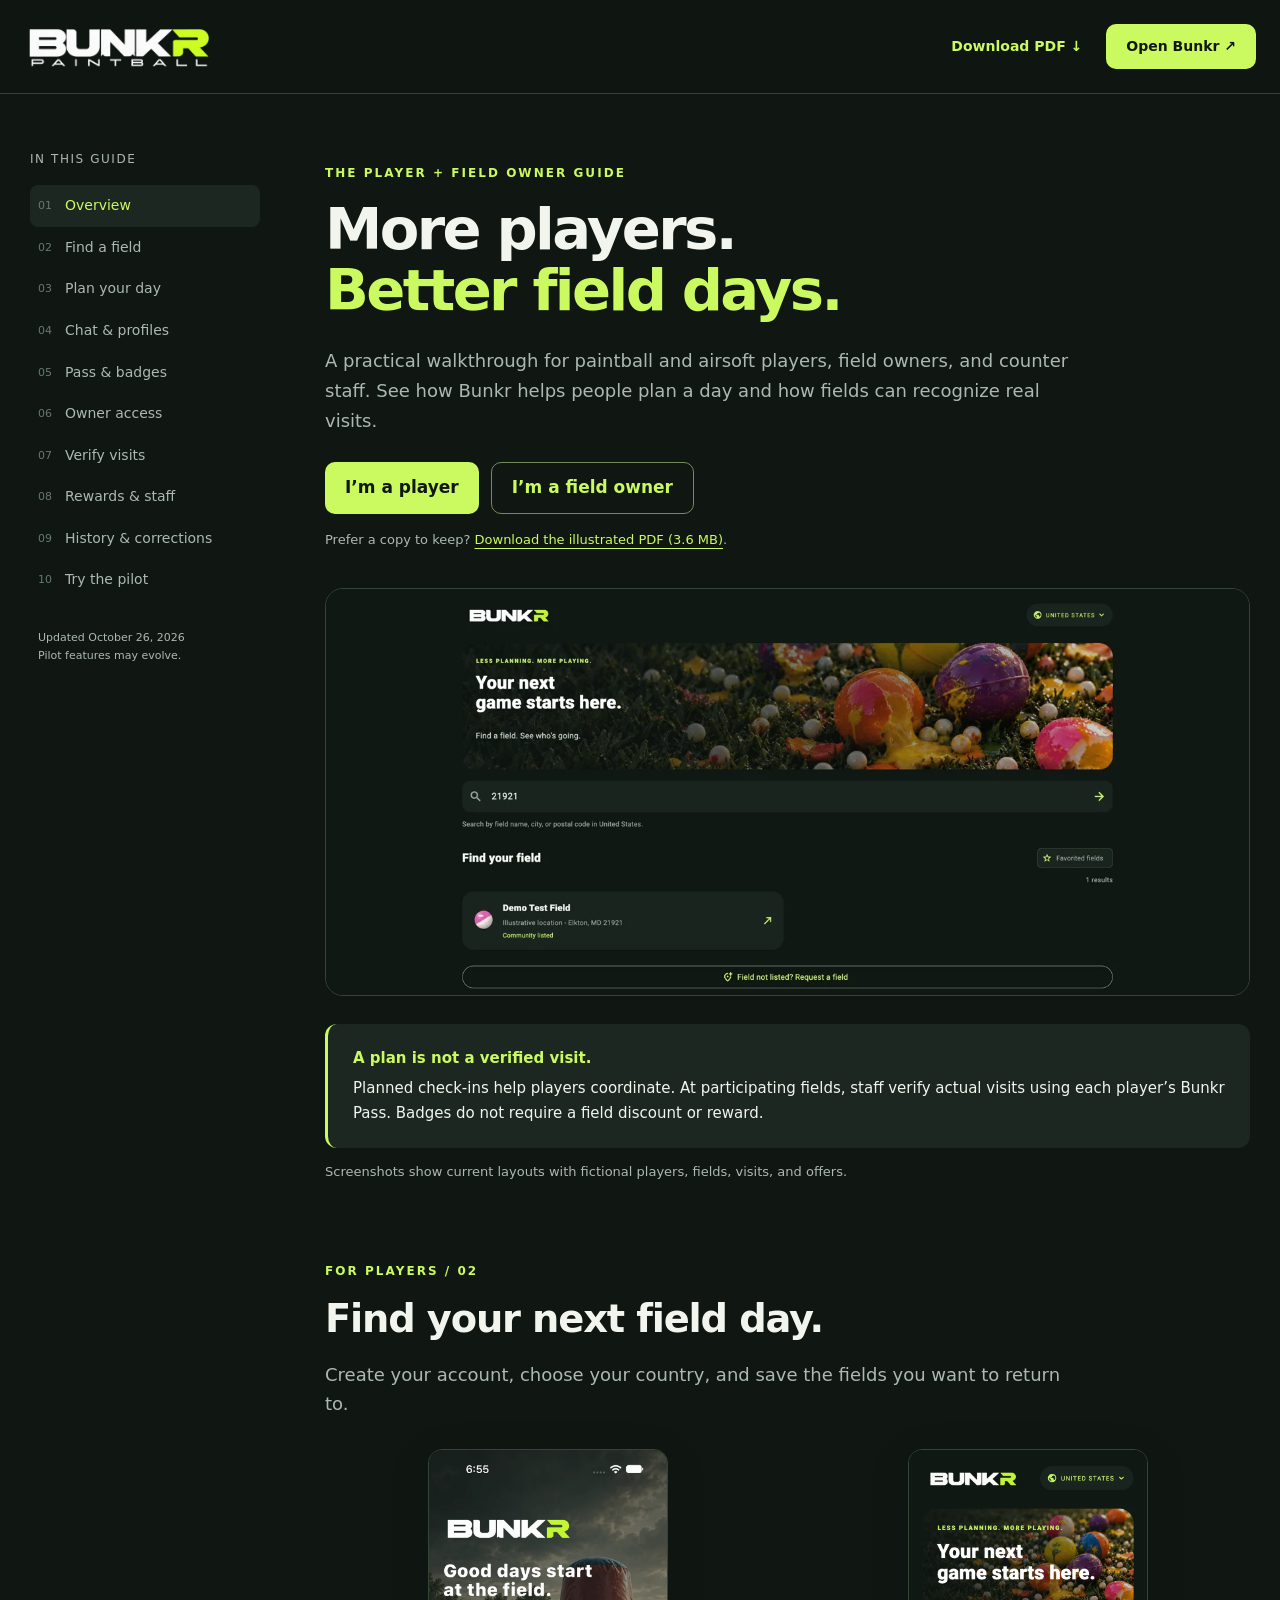
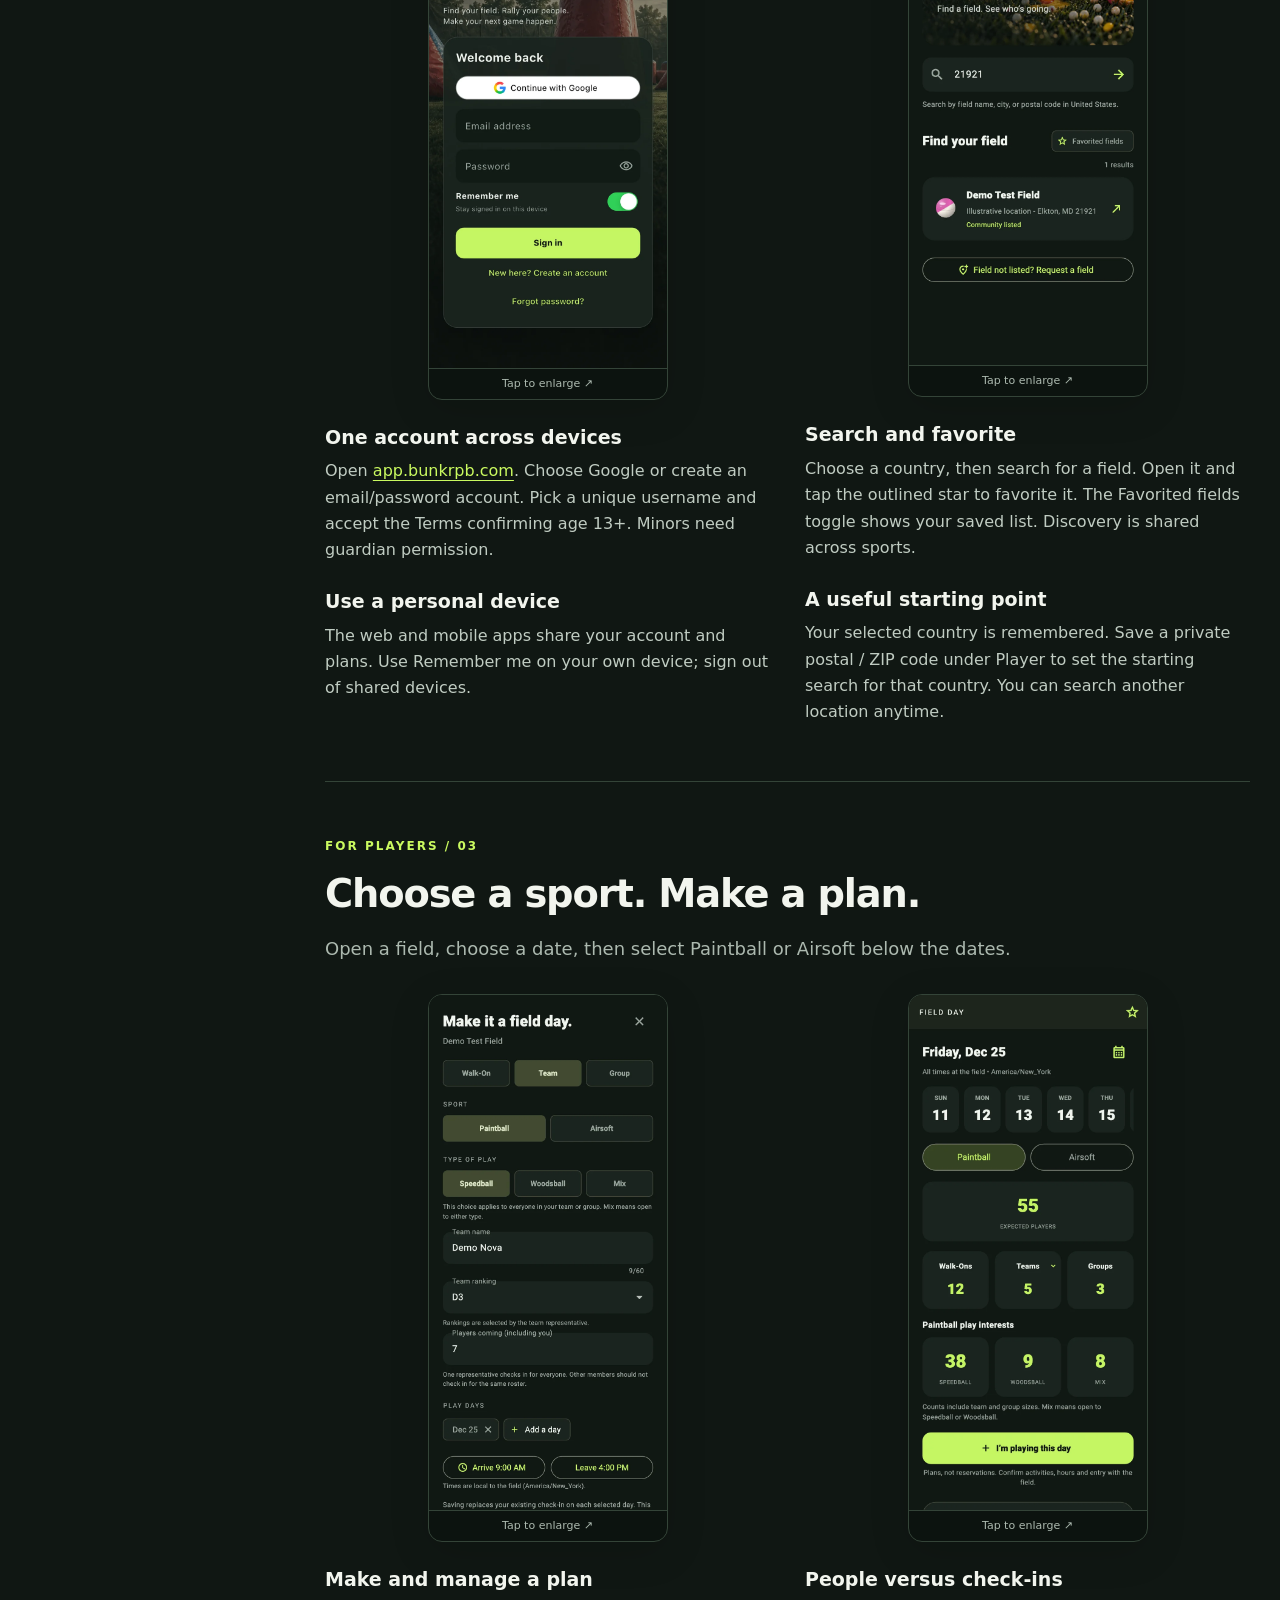
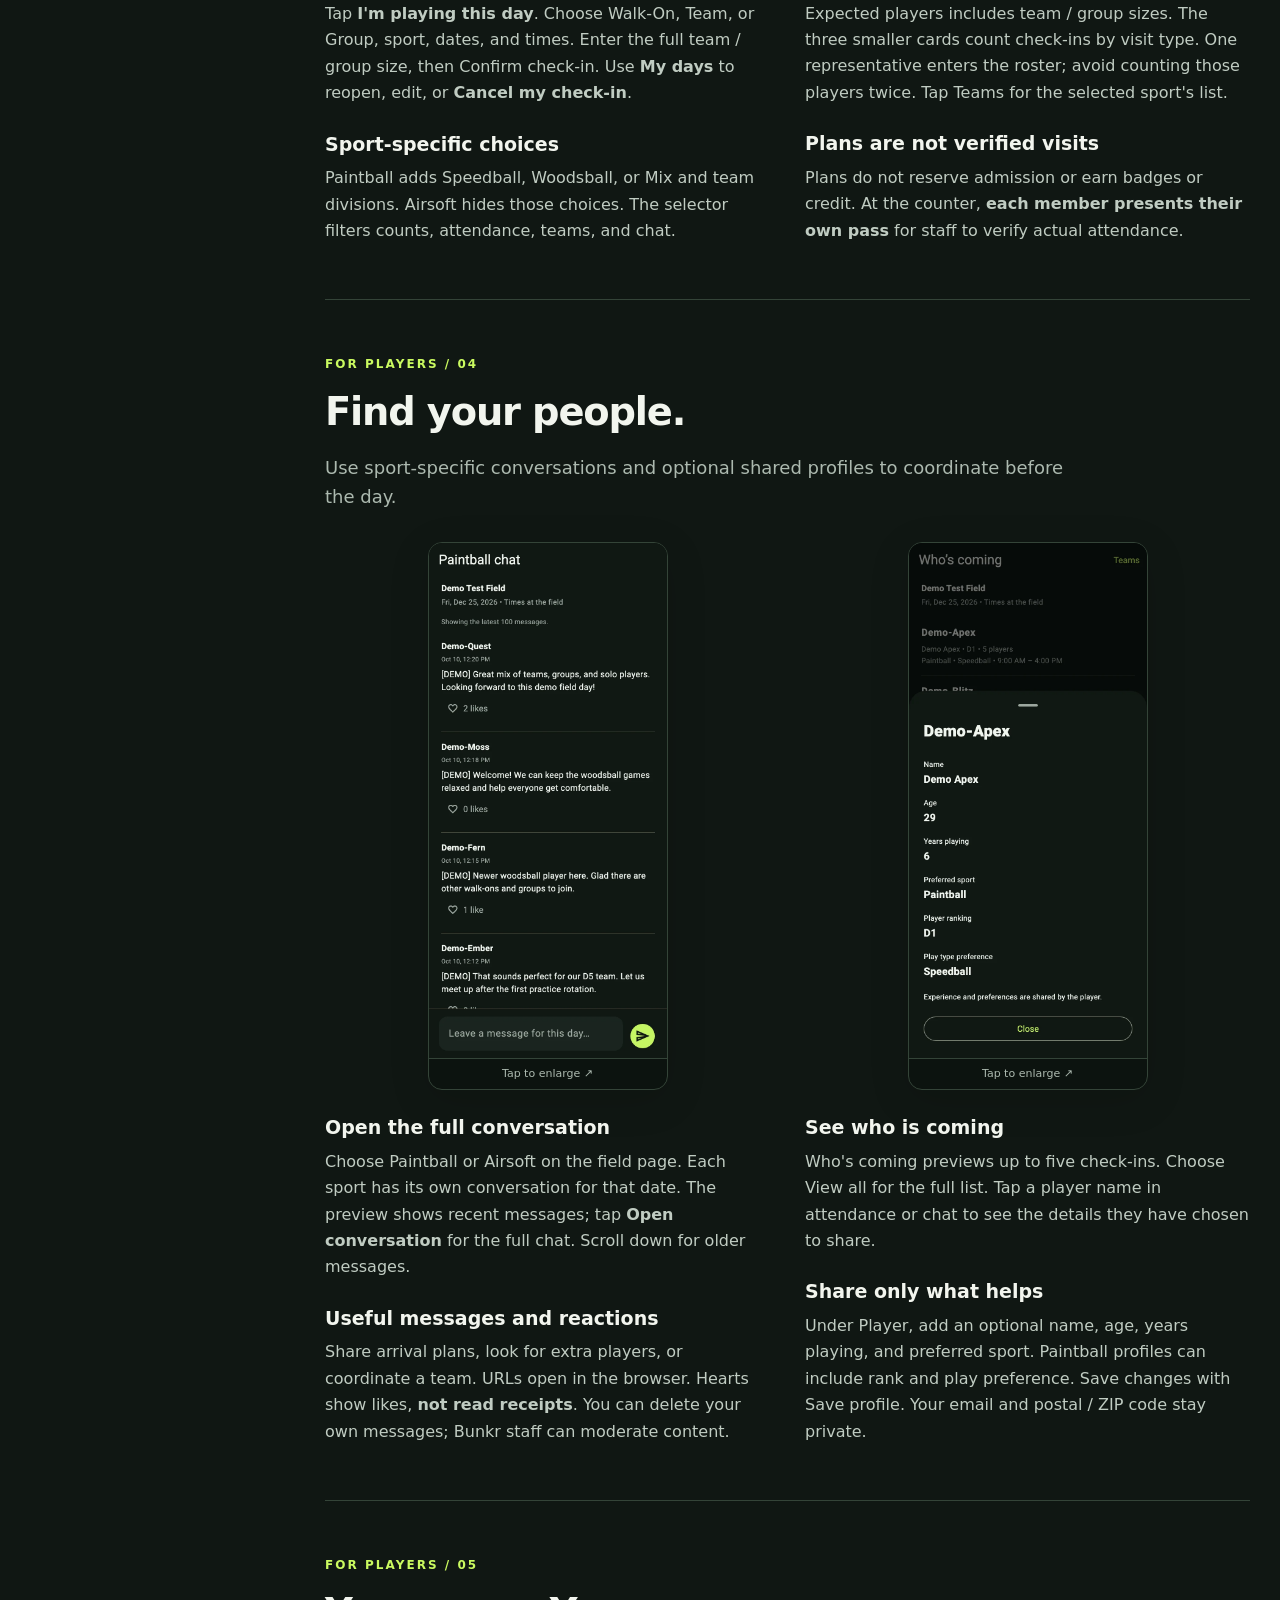
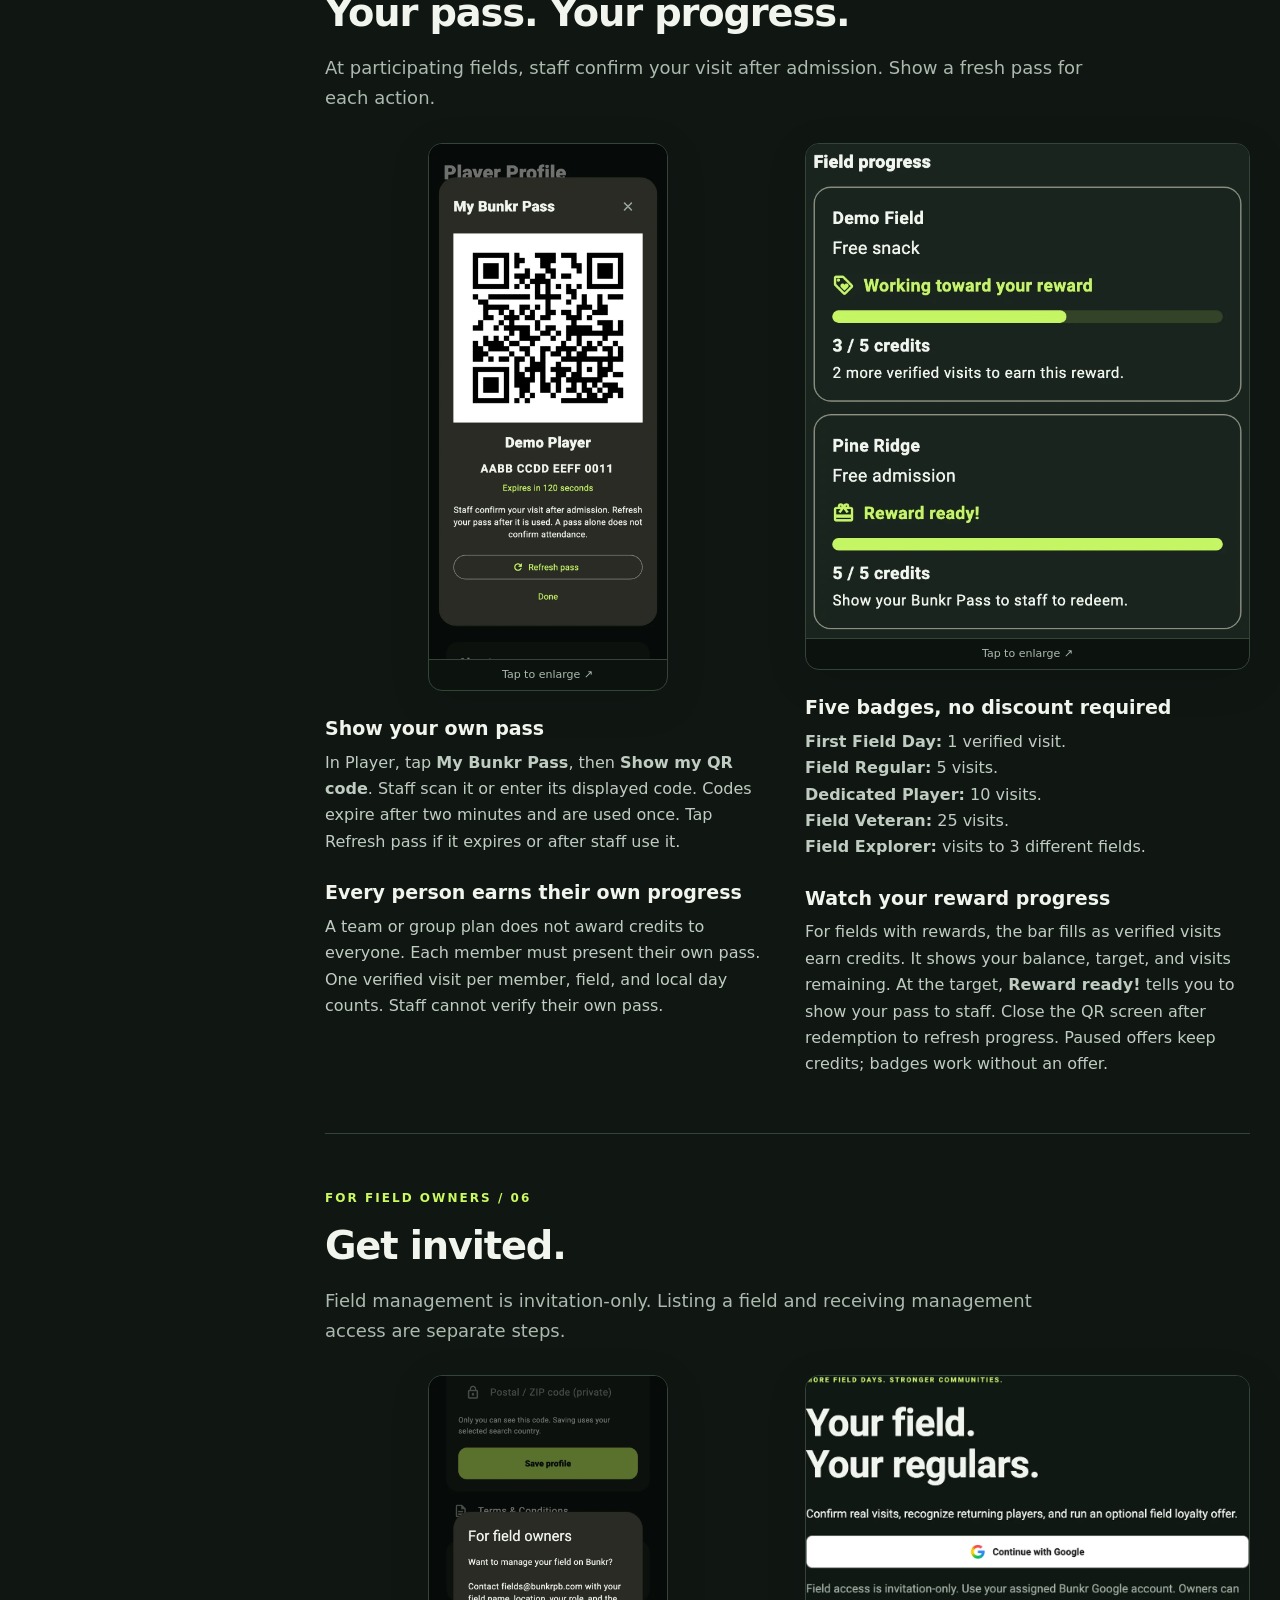
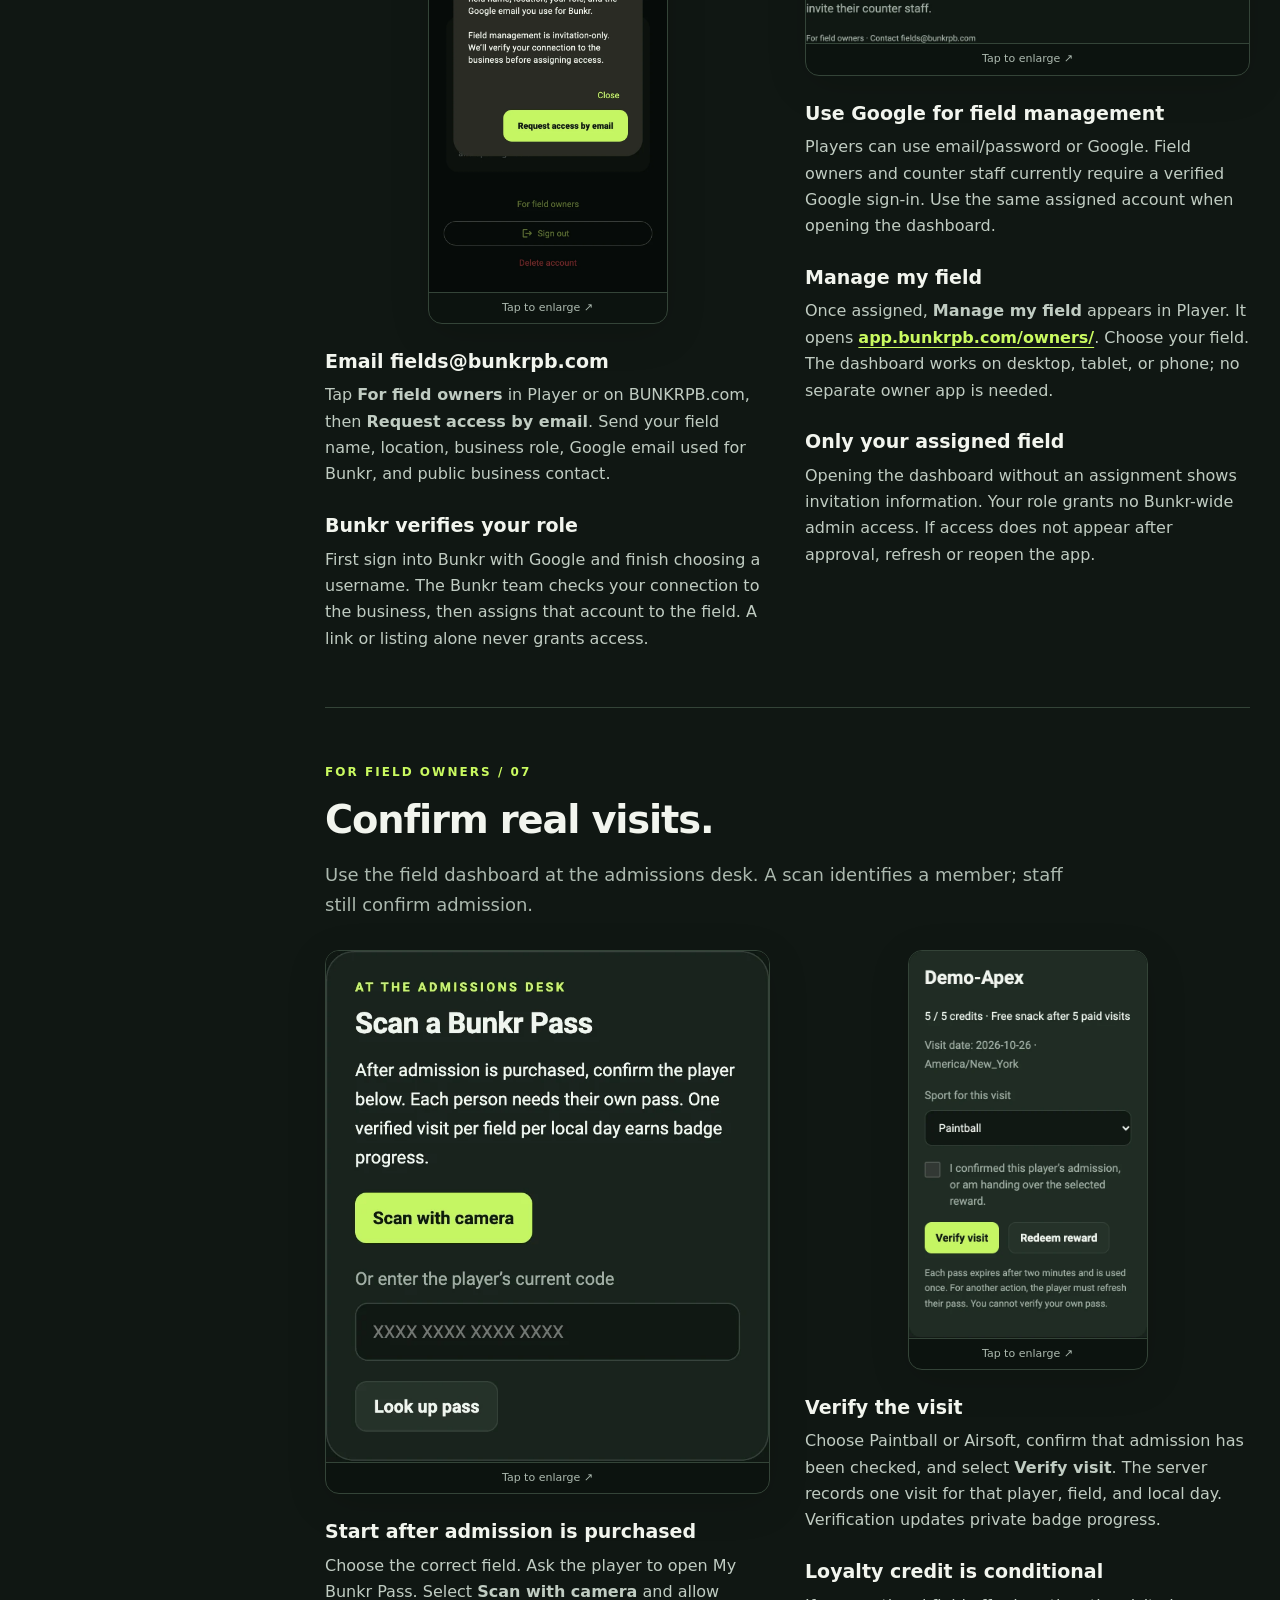
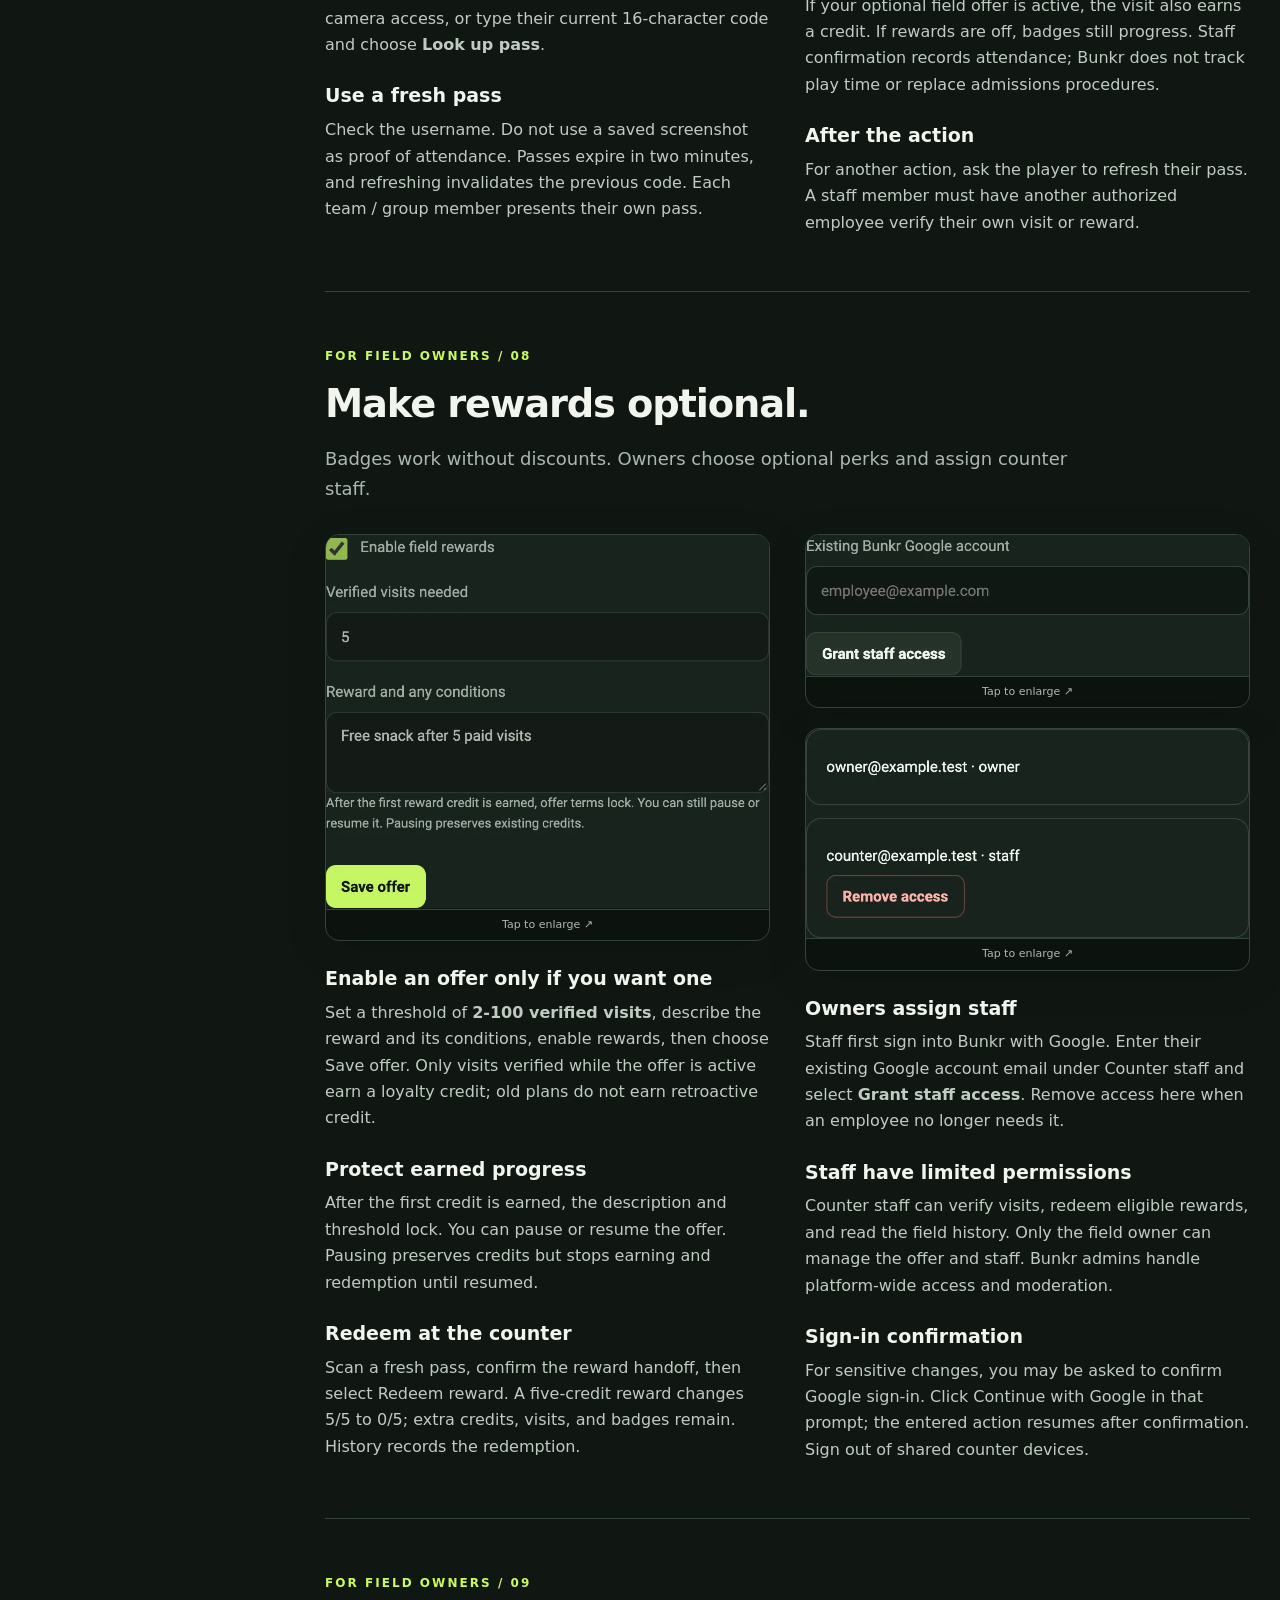
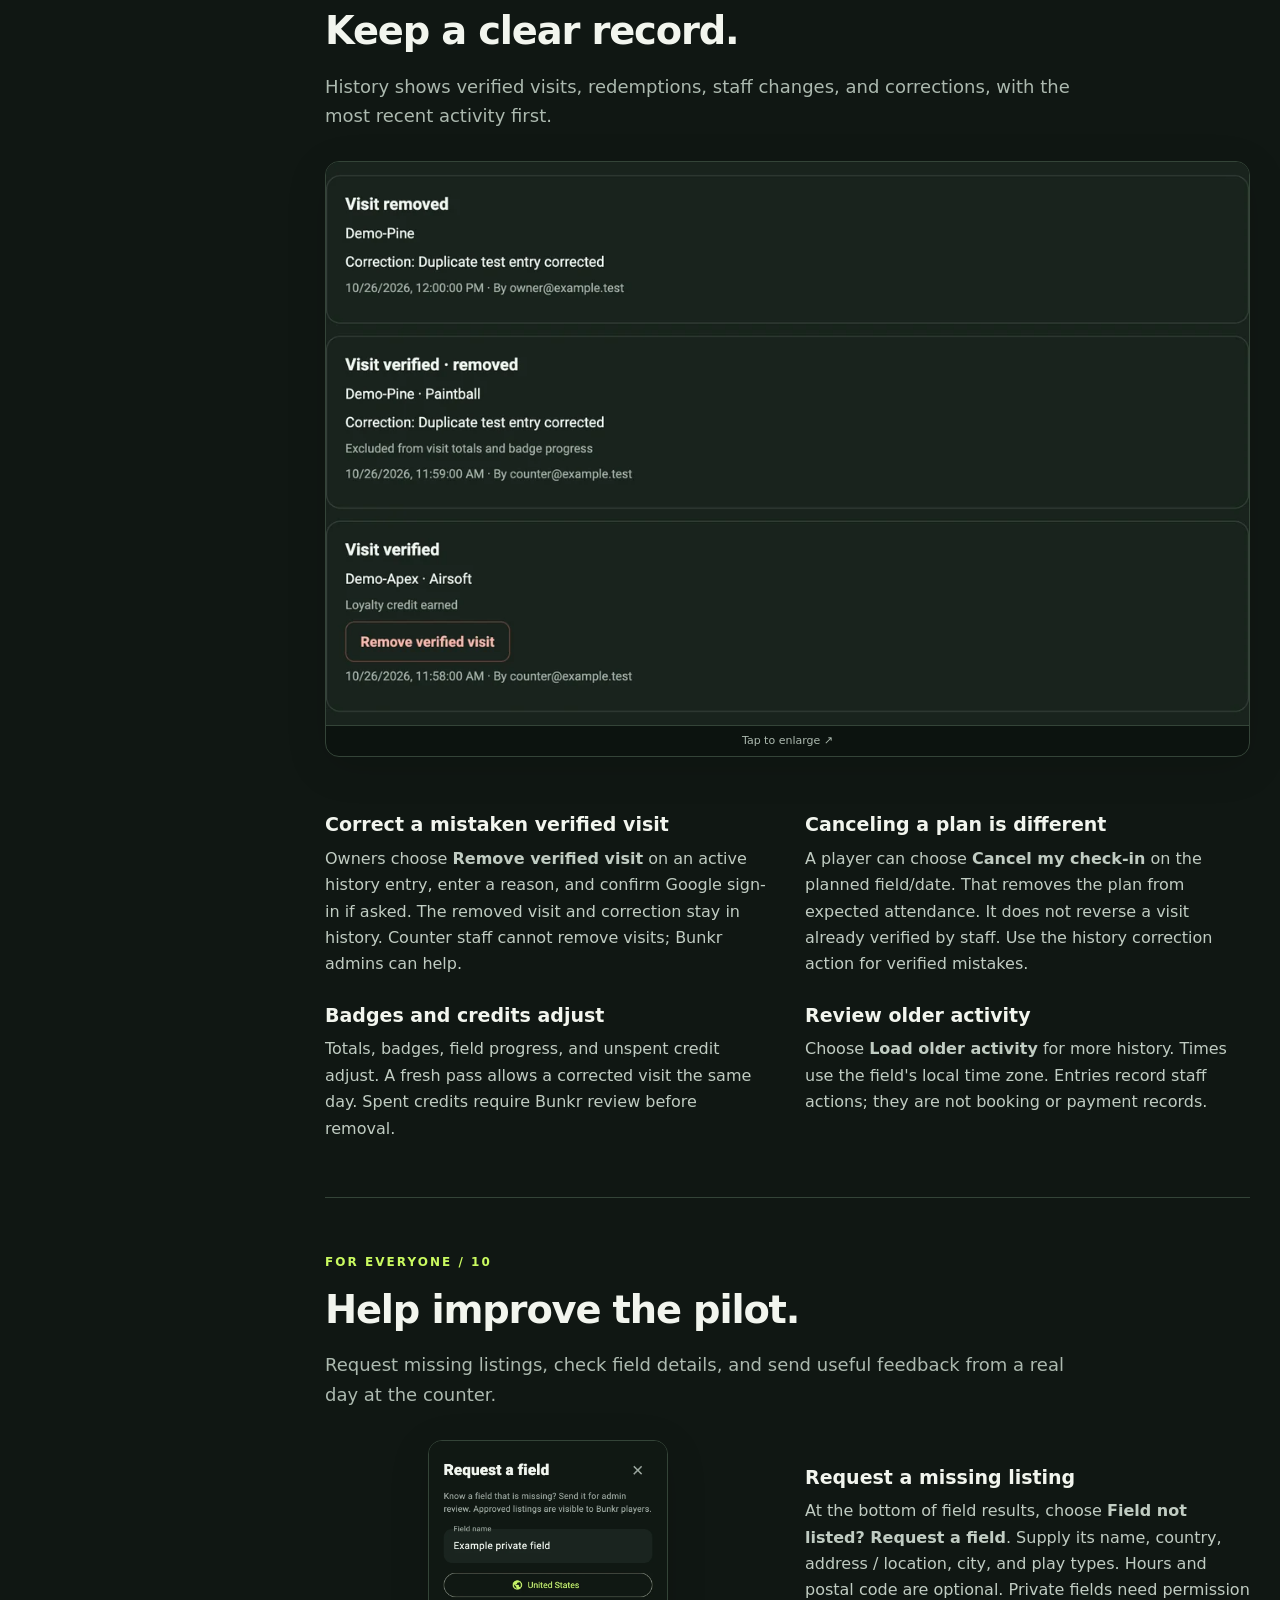
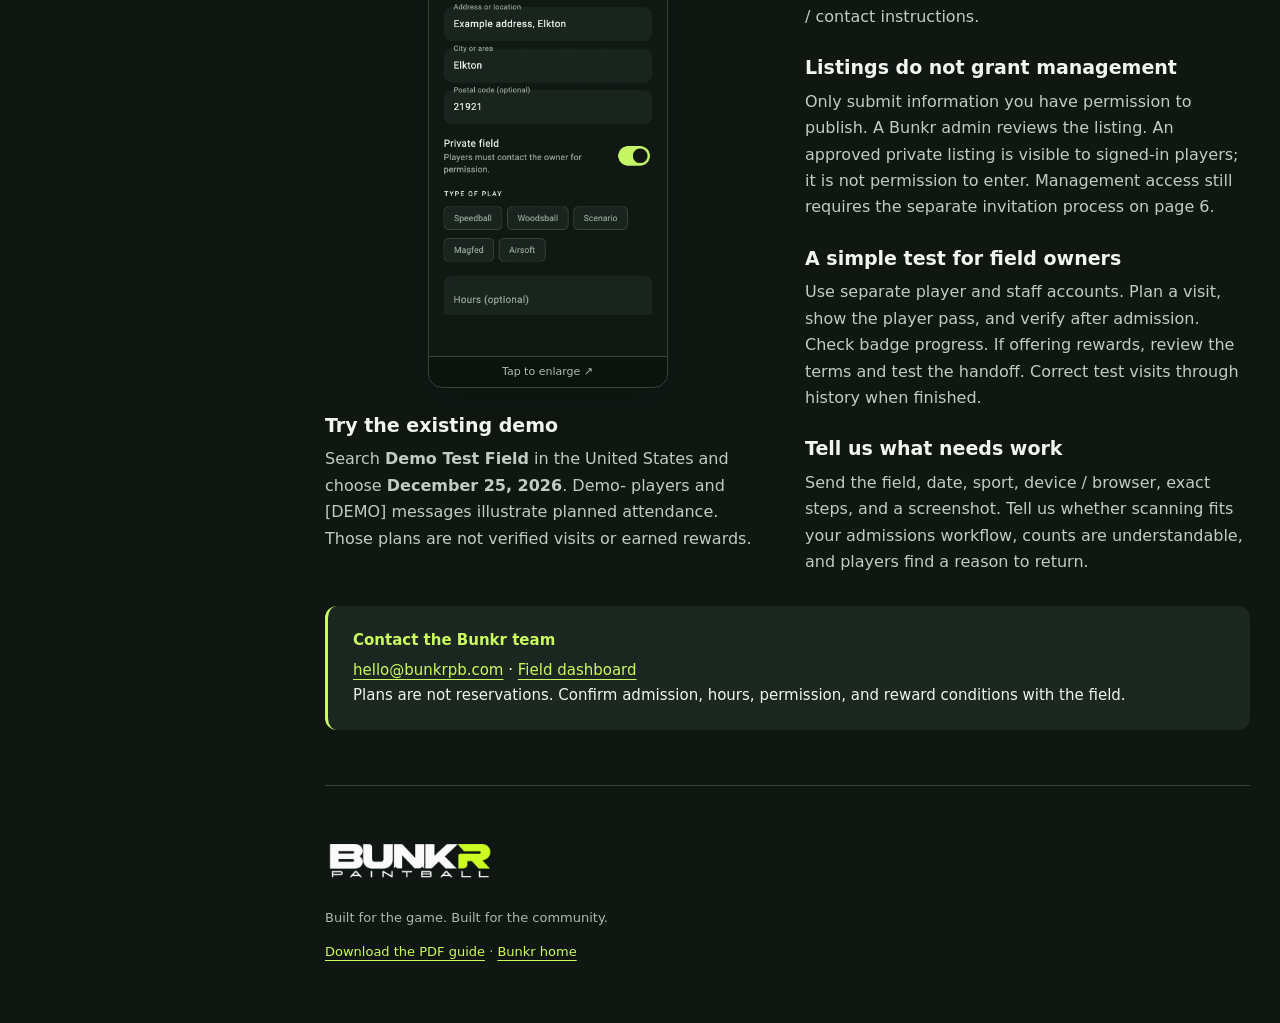
==== commit fefb1012: "Update guides with reward progress bars and redemption details" ====
--- a/guide/index.html
+++ b/guide/index.html
@@ -4,5 +4,5 @@
 <meta name="theme-color" content="#101713"><link rel="canonical" href="https://bunkrpb.com/guide/"><link rel="icon" href="../assets/app-icon.png"><link rel="stylesheet" href="guide.css">
 <meta property="og:title" content="Bunkr | Player & Field Owner Guide"><meta property="og:description" content="Read the illustrated guide online. Find fields, plan a day, use your pass, and learn the field-owner tools."><meta property="og:url" content="https://bunkrpb.com/guide/"><meta property="og:type" content="website"><meta property="og:image" content="https://bunkrpb.com/assets/bunkr-hero.png"></head>
 <body><a class="skip" href="#main">Skip to guide</a><header class="topbar"><a href="/" aria-label="Bunkr home"><img src="images/logo.webp" alt="BUNKR Paintball" width="900" height="300"></a><nav aria-label="Guide actions"><a href="../Bunkr-Field-Owner-Guide.pdf">Download PDF <span aria-hidden="true">↓</span></a><a class="button" href="https://app.bunkrpb.com/">Open Bunkr ↗</a></nav></header>
-<div class="layout"><aside><details open><summary>In this guide</summary><nav aria-label="Guide contents"><a href="#start"><span>01</span>Overview</a><a href="#find-a-field"><span>02</span>Find a field</a><a href="#plan-your-day"><span>03</span>Plan your day</a><a href="#community"><span>04</span>Chat & profiles</a><a href="#bunkr-pass"><span>05</span>Pass & badges</a><a href="#owner-access"><span>06</span>Owner access</a><a href="#verify-visits"><span>07</span>Verify visits</a><a href="#rewards-and-staff"><span>08</span>Rewards & staff</a><a href="#history"><span>09</span>History & corrections</a><a href="#pilot"><span>10</span>Try the pilot</a></nav></details><p class="updated">Updated October 26, 2026<br>Pilot features may evolve.</p></aside><main id="main"><section id="start" class="hero"><p class="eyebrow">The player + field owner guide</p><h1>More players.<br><em>Better field days.</em></h1><p class="intro">A practical walkthrough for paintball and airsoft players, field owners, and counter staff. See how Bunkr helps people plan a day and how fields can recognize real visits.</p><div class="hero-actions"><a class="button" href="#find-a-field">I’m a player</a><a class="button secondary" href="#owner-access">I’m a field owner</a></div><p class="download-hint">Prefer a copy to keep? <a href="../Bunkr-Field-Owner-Guide.pdf" download>Download the illustrated PDF (3.7 MB)</a>.</p><img class="overview" src="images/overview.webp" alt="Bunkr field discovery page with a search bar and field listing" width="1400" height="624"><div class="note"><strong>A plan is not a verified visit.</strong><p>Planned check-ins help players coordinate. At participating fields, staff verify actual visits using each player’s Bunkr Pass. Badges do not require a field discount or reward.</p></div><p class="example-note">Screenshots show current layouts with fictional players, fields, visits, and offers.</p></section><section id="find-a-field" class="guide-section"><p class="eyebrow">For players / 02</p><h2>Find your next field day.</h2><p class="section-lead">Create your account, choose your country, and save the fields you want to return to.</p><div class="columns"><div class="guide-column"><button class="screenshot phone" data-image="images/iphone-simulator-latest.webp" aria-label="Enlarge screenshot: Find your next field day."><img src="images/iphone-simulator-latest.webp" alt="Bunkr find a field screen example" width="782" height="1700" loading="lazy"><span>Tap to enlarge ↗</span></button><div class="step"><h3>One account across devices</h3><p>Open <a href="https://app.bunkrpb.com/">app.bunkrpb.com</a>. Choose Google or create an email/password account. Pick a unique username and accept the Terms confirming age 13+. Minors need guardian permission.</p></div><div class="step"><h3>Use a personal device</h3><p>The web and mobile apps share your account and plans. Use Remember me on your own device; sign out of shared devices.</p></div></div><div class="guide-column"><button class="screenshot phone" data-image="images/guide-current-discover.webp" aria-label="Enlarge screenshot: Find your next field day."><img src="images/guide-current-discover.webp" alt="Bunkr find a field screen example" width="780" height="1688" loading="lazy"><span>Tap to enlarge ↗</span></button><div class="step"><h3>Search and favorite</h3><p>Choose a country, then search for a field. Open it and tap the outlined star to favorite it. The Favorited fields toggle shows your saved list. Discovery is shared across sports.</p></div><div class="step"><h3>A useful starting point</h3><p>Your selected country is remembered. Save a private postal / ZIP code under Player to set the starting search for that country. You can search another location anytime.</p></div></div></div></section><section id="plan-your-day" class="guide-section"><p class="eyebrow">For players / 03</p><h2>Choose a sport. Make a plan.</h2><p class="section-lead">Open a field, choose a date, then select Paintball or Airsoft below the dates.</p><div class="columns"><div class="guide-column"><button class="screenshot phone" data-image="images/guide-current-checkin.webp" aria-label="Enlarge screenshot: Choose a sport. Make a plan."><img src="images/guide-current-checkin.webp" alt="Bunkr plan your day screen example" width="785" height="1700" loading="lazy"><span>Tap to enlarge ↗</span></button><div class="step"><h3>Make and manage a plan</h3><p>Tap <b>I'm playing this day</b>. Choose Walk-On, Team, or Group, sport, dates, and times. Enter the full team / group size, then Confirm check-in. Use <b>My days</b> to reopen, edit, or <b>Cancel my check-in</b>.</p></div><div class="step"><h3>Sport-specific choices</h3><p>Paintball adds Speedball, Woodsball, or Mix and team divisions. Airsoft hides those choices. The selector filters counts, attendance, teams, and chat.</p></div></div><div class="guide-column"><button class="screenshot phone" data-image="images/guide-current-day.webp" aria-label="Enlarge screenshot: Choose a sport. Make a plan."><img src="images/guide-current-day.webp" alt="Bunkr plan your day screen example" width="780" height="1688" loading="lazy"><span>Tap to enlarge ↗</span></button><div class="step"><h3>People versus check-ins</h3><p>Expected players includes team / group sizes. The three smaller cards count check-ins by visit type. One representative enters the roster; avoid counting those players twice. Tap Teams for the selected sport's list.</p></div><div class="step"><h3>Plans are not verified visits</h3><p>Plans do not reserve admission or earn badges or credit. At the counter, <b>each member presents their own pass</b> for staff to verify actual attendance.</p></div></div></div></section><section id="community" class="guide-section"><p class="eyebrow">For players / 04</p><h2>Find your people.</h2><p class="section-lead">Use sport-specific conversations and optional shared profiles to coordinate before the day.</p><div class="columns"><div class="guide-column"><button class="screenshot phone" data-image="images/guide-current-conversation.webp" aria-label="Enlarge screenshot: Find your people."><img src="images/guide-current-conversation.webp" alt="Bunkr chat &amp; profiles screen example" width="780" height="1688" loading="lazy"><span>Tap to enlarge ↗</span></button><div class="step"><h3>Open the full conversation</h3><p>Choose Paintball or Airsoft on the field page. Each sport has its own conversation for that date. The preview shows recent messages; tap <b>Open conversation</b> for the full chat. Scroll down for older messages.</p></div><div class="step"><h3>Useful messages and reactions</h3><p>Share arrival plans, look for extra players, or coordinate a team. URLs open in the browser. Hearts show likes, <b>not read receipts</b>. You can delete your own messages; Bunkr staff can moderate content.</p></div></div><div class="guide-column"><button class="screenshot phone" data-image="images/guide-current-player-details.webp" aria-label="Enlarge screenshot: Find your people."><img src="images/guide-current-player-details.webp" alt="Bunkr chat &amp; profiles screen example" width="780" height="1688" loading="lazy"><span>Tap to enlarge ↗</span></button><div class="step"><h3>See who is coming</h3><p>Who's coming previews up to five check-ins. Choose View all for the full list. Tap a player name in attendance or chat to see the details they have chosen to share.</p></div><div class="step"><h3>Share only what helps</h3><p>Under Player, add an optional name, age, years playing, and preferred sport. Paintball profiles can include rank and play preference. Save changes with Save profile. Your email and postal / ZIP code stay private.</p></div></div></div></section><section id="bunkr-pass" class="guide-section"><p class="eyebrow">For players / 05</p><h2>Your pass. Your progress.</h2><p class="section-lead">At participating fields, staff confirm your visit after admission. Show a fresh pass for each action.</p><div class="columns"><div class="guide-column"><button class="screenshot phone" data-image="images/guide-2026-pass-code.webp" aria-label="Enlarge screenshot: Your pass. Your progress."><img src="images/guide-2026-pass-code.webp" alt="Bunkr pass &amp; badges screen example" width="780" height="1688" loading="lazy"><span>Tap to enlarge ↗</span></button><div class="step"><h3>Show your own pass</h3><p>In Player, tap <b>My Bunkr Pass</b>, then <b>Show my QR code</b>. Staff scan it or enter its displayed code. Codes expire after two minutes and are used once. Tap Refresh pass if it expires or after staff use it.</p></div><div class="step"><h3>Every person earns their own progress</h3><p>A team or group plan does not award credits to everyone. Each member must present their own pass. One verified visit per member, field, and local day counts. Staff cannot verify their own pass.</p></div></div><div class="guide-column"><button class="screenshot phone" data-image="images/guide-2026-pass-profile.webp" aria-label="Enlarge screenshot: Your pass. Your progress."><img src="images/guide-2026-pass-profile.webp" alt="Bunkr pass &amp; badges screen example" width="684" height="1090" loading="lazy"><span>Tap to enlarge ↗</span></button><div class="step"><h3>Five badges, no discount required</h3><p><b>First Field Day:</b> 1 verified visit.<br><b>Field Regular:</b> 5 visits.<br><b>Dedicated Player:</b> 10 visits.<br><b>Field Veteran:</b> 25 visits.<br><b>Field Explorer:</b> visits to 3 different fields.</p></div><div class="step"><h3>Rewards depend on the field</h3><p>Badge progress works without any offer. Participating fields may offer a perk for repeat visits. Your private Pass area shows your earned badges and field progress. Planned visits alone never count.</p></div></div></div></section><section id="owner-access" class="guide-section"><p class="eyebrow">For field owners / 06</p><h2>Get invited.</h2><p class="section-lead">Field management is invitation-only. Listing a field and receiving management access are separate steps.</p><div class="columns"><div class="guide-column"><button class="screenshot phone" data-image="images/guide-2026-owner-contact.webp" aria-label="Enlarge screenshot: Get invited."><img src="images/guide-2026-owner-contact.webp" alt="Bunkr owner access screen example" width="780" height="1688" loading="lazy"><span>Tap to enlarge ↗</span></button><div class="step"><h3>Email fields@bunkrpb.com</h3><p>Tap <b>For field owners</b> in Player or on BUNKRPB.com, then <b>Request access by email</b>. Send your field name, location, business role, Google email used for Bunkr, and public business contact.</p></div><div class="step"><h3>Bunkr verifies your role</h3><p>First sign into Bunkr with Google and finish choosing a username. The Bunkr team checks your connection to the business, then assigns that account to the field. A link or listing alone never grants access.</p></div></div><div class="guide-column"><button class="screenshot wide" data-image="images/guide-2026-owner-login.webp" aria-label="Enlarge screenshot: Get invited."><img src="images/guide-2026-owner-login.webp" alt="Bunkr owner access screen example" width="1100" height="663" loading="lazy"><span>Tap to enlarge ↗</span></button><div class="step"><h3>Use Google for field management</h3><p>Players can use email/password or Google. Field owners and counter staff currently require a verified Google sign-in. Use the same assigned account when opening the dashboard.</p></div><div class="step"><h3>Manage my field</h3><p>Once assigned, <b>Manage my field</b> appears in Player. It opens <a href="https://app.bunkrpb.com/owners/"><b>app.bunkrpb.com/owners/</b></a>. Choose your field. The dashboard works on desktop, tablet, or phone; no separate owner app is needed.</p></div><div class="step"><h3>Only your assigned field</h3><p>Opening the dashboard without an assignment shows invitation information. Your role grants no Bunkr-wide admin access. If access does not appear after approval, refresh or reopen the app.</p></div></div></div></section><section id="verify-visits" class="guide-section"><p class="eyebrow">For field owners / 07</p><h2>Confirm real visits.</h2><p class="section-lead">Use the field dashboard at the admissions desk. A scan identifies a member; staff still confirm admission.</p><div class="columns"><div class="guide-column"><button class="screenshot wide" data-image="images/guide-2026-counter.webp" aria-label="Enlarge screenshot: Confirm real visits."><img src="images/guide-2026-counter.webp" alt="Bunkr verify visits screen example" width="700" height="808" loading="lazy"><span>Tap to enlarge ↗</span></button><div class="step"><h3>Start after admission is purchased</h3><p>Choose the correct field. Ask the player to open My Bunkr Pass. Select <b>Scan with camera</b> and allow camera access, or type their current 16-character code and choose <b>Look up pass</b>.</p></div><div class="step"><h3>Use a fresh pass</h3><p>Check the username. Do not use a saved screenshot as proof of attendance. Passes expire in two minutes, and refreshing invalidates the previous code. Each team / group member presents their own pass.</p></div></div><div class="guide-column"><button class="screenshot phone" data-image="images/guide-2026-player-confirm.webp" aria-label="Enlarge screenshot: Confirm real visits."><img src="images/guide-2026-player-confirm.webp" alt="Bunkr verify visits screen example" width="608" height="988" loading="lazy"><span>Tap to enlarge ↗</span></button><div class="step"><h3>Verify the visit</h3><p>Choose Paintball or Airsoft, confirm that admission has been checked, and select <b>Verify visit</b>. The server records one visit for that player, field, and local day. Verification updates private badge progress.</p></div><div class="step"><h3>Loyalty credit is conditional</h3><p>If your optional field offer is active, the visit also earns a credit. If rewards are off, badges still progress. Staff confirmation records attendance; Bunkr does not track play time or replace admissions procedures.</p></div><div class="step"><h3>After the action</h3><p>For another action, ask the player to refresh their pass. A staff member must have another authorized employee verify their own visit or reward.</p></div></div></div></section><section id="rewards-and-staff" class="guide-section"><p class="eyebrow">For field owners / 08</p><h2>Make rewards optional.</h2><p class="section-lead">Badges work without discounts. Owners choose optional perks and assign counter staff.</p><div class="columns"><div class="guide-column"><button class="screenshot wide" data-image="images/guide-2026-offer.webp" aria-label="Enlarge screenshot: Make rewards optional."><img src="images/guide-2026-offer.webp" alt="Bunkr rewards &amp; staff screen example" width="826" height="698" loading="lazy"><span>Tap to enlarge ↗</span></button><div class="step"><h3>Enable an offer only if you want one</h3><p>Set a threshold of <b>2-100 verified visits</b>, describe the reward and its conditions, enable rewards, then choose Save offer. Only visits verified while the offer is active earn a loyalty credit; old plans do not earn retroactive credit.</p></div><div class="step"><h3>Protect earned progress</h3><p>After the first credit is earned, the description and threshold lock. You can pause or resume the offer. Pausing preserves credits but stops earning and redemption until resumed.</p></div><div class="step"><h3>Redeem at the counter</h3><p>Look up a fresh pass. If eligible, confirm the reward handoff and select Redeem reward. Bunkr spends the required credits and records the redemption once.</p></div></div><div class="guide-column"><button class="screenshot wide" data-image="images/guide-2026-staff.webp" aria-label="Enlarge screenshot: Make rewards optional."><img src="images/guide-2026-staff.webp" alt="Bunkr rewards &amp; staff screen example" width="826" height="264" loading="lazy"><span>Tap to enlarge ↗</span></button><button class="screenshot wide" data-image="images/guide-2026-staff-list.webp" aria-label="Enlarge screenshot: Make rewards optional."><img src="images/guide-2026-staff-list.webp" alt="Bunkr rewards &amp; staff screen example" width="826" height="390" loading="lazy"><span>Tap to enlarge ↗</span></button><div class="step"><h3>Owners assign staff</h3><p>Staff first sign into Bunkr with Google. Enter their existing Google account email under Counter staff and select <b>Grant staff access</b>. Remove access here when an employee no longer needs it.</p></div><div class="step"><h3>Staff have limited permissions</h3><p>Counter staff can verify visits, redeem eligible rewards, and read the field history. Only the field owner can manage the offer and staff. Bunkr admins handle platform-wide access and moderation.</p></div><div class="step"><h3>Sign-in confirmation</h3><p>For sensitive changes, you may be asked to confirm Google sign-in. Click Continue with Google in that prompt; the entered action resumes after confirmation. Sign out of shared counter devices.</p></div></div></div></section><section id="history" class="guide-section"><p class="eyebrow">For field owners / 09</p><h2>Keep a clear record.</h2><p class="section-lead">History shows verified visits, redemptions, staff changes, and corrections, with the most recent activity first.</p><button class="screenshot wide" data-image="images/guide-2026-history.webp" aria-label="Enlarge screenshot: Keep a clear record."><img src="images/guide-2026-history.webp" alt="Bunkr history &amp; corrections screen example" width="1100" height="671" loading="lazy"><span>Tap to enlarge ↗</span></button><div class="columns"><div><div class="step"><h3>Correct a mistaken verified visit</h3><p>Owners choose <b>Remove verified visit</b> on an active history entry, enter a reason, and confirm Google sign-in if asked. The removed visit and correction stay in history. Counter staff cannot remove visits; Bunkr admins can help.</p></div><div class="step"><h3>Badges and credits adjust</h3><p>Totals, badges, field progress, and unspent credit adjust. A fresh pass allows a corrected visit the same day. Spent credits require Bunkr review before removal.</p></div></div><div><div class="step"><h3>Canceling a plan is different</h3><p>A player can choose <b>Cancel my check-in</b> on the planned field/date. That removes the plan from expected attendance. It does not reverse a visit already verified by staff. Use the history correction action for verified mistakes.</p></div><div class="step"><h3>Review older activity</h3><p>Choose <b>Load older activity</b> for more history. Times use the field's local time zone. Entries record staff actions; they are not booking or payment records.</p></div></div></div></section><section id="pilot" class="guide-section"><p class="eyebrow">For everyone / 10</p><h2>Help improve the pilot.</h2><p class="section-lead">Request missing listings, check field details, and send useful feedback from a real day at the counter.</p><div class="columns"><div class="guide-column"><button class="screenshot phone" data-image="images/guide-current-request.webp" aria-label="Enlarge screenshot: Help improve the pilot."><img src="images/guide-current-request.webp" alt="Bunkr try the pilot screen example" width="780" height="1688" loading="lazy"><span>Tap to enlarge ↗</span></button><div class="step"><h3>Try the existing demo</h3><p>Search <b>Demo Test Field</b> in the United States and choose <b>December 25, 2026</b>. Demo- players and [DEMO] messages illustrate planned attendance. Those plans are not verified visits or earned rewards.</p></div></div><div class="guide-column"><div class="step"><h3>Request a missing listing</h3><p>At the bottom of field results, choose <b>Field not listed? Request a field</b>. Supply its name, country, address / location, city, and play types. Hours and postal code are optional. Private fields need permission / contact instructions.</p></div><div class="step"><h3>Listings do not grant management</h3><p>Only submit information you have permission to publish. A Bunkr admin reviews the listing. An approved private listing is visible to signed-in players; it is not permission to enter. Management access still requires the separate invitation process on page 6.</p></div><div class="step"><h3>A simple test for field owners</h3><p>Use separate player and staff accounts. Plan a visit, show the player pass, and verify after admission. Check badge progress. If offering rewards, review the terms and test the handoff. Correct test visits through history when finished.</p></div><div class="step"><h3>Tell us what needs work</h3><p>Send the field, date, sport, device / browser, exact steps, and a screenshot. Tell us whether scanning fits your admissions workflow, counts are understandable, and players find a reason to return.</p></div></div></div><div class="note"><strong>Contact the Bunkr team</strong><p><a href="mailto:hello@bunkrpb.com">hello@bunkrpb.com</a> · <a href="https://app.bunkrpb.com/owners/">Field dashboard</a></p>Plans are not reservations. Confirm admission, hours, permission, and reward conditions with the field.</div></section><footer><img src="images/logo.webp" alt="BUNKR Paintball" width="240" height="80"><p>Built for the game. Built for the community.</p><a href="../Bunkr-Field-Owner-Guide.pdf">Download the PDF guide</a> · <a href="/">Bunkr home</a></footer></main></div>
+<div class="layout"><aside><details open><summary>In this guide</summary><nav aria-label="Guide contents"><a href="#start"><span>01</span>Overview</a><a href="#find-a-field"><span>02</span>Find a field</a><a href="#plan-your-day"><span>03</span>Plan your day</a><a href="#community"><span>04</span>Chat & profiles</a><a href="#bunkr-pass"><span>05</span>Pass & badges</a><a href="#owner-access"><span>06</span>Owner access</a><a href="#verify-visits"><span>07</span>Verify visits</a><a href="#rewards-and-staff"><span>08</span>Rewards & staff</a><a href="#history"><span>09</span>History & corrections</a><a href="#pilot"><span>10</span>Try the pilot</a></nav></details><p class="updated">Updated October 26, 2026<br>Pilot features may evolve.</p></aside><main id="main"><section id="start" class="hero"><p class="eyebrow">The player + field owner guide</p><h1>More players.<br><em>Better field days.</em></h1><p class="intro">A practical walkthrough for paintball and airsoft players, field owners, and counter staff. See how Bunkr helps people plan a day and how fields can recognize real visits.</p><div class="hero-actions"><a class="button" href="#find-a-field">I’m a player</a><a class="button secondary" href="#owner-access">I’m a field owner</a></div><p class="download-hint">Prefer a copy to keep? <a href="../Bunkr-Field-Owner-Guide.pdf" download>Download the illustrated PDF (3.6 MB)</a>.</p><img class="overview" src="images/overview.webp" alt="Bunkr field discovery page with a search bar and field listing" width="1400" height="624"><div class="note"><strong>A plan is not a verified visit.</strong><p>Planned check-ins help players coordinate. At participating fields, staff verify actual visits using each player’s Bunkr Pass. Badges do not require a field discount or reward.</p></div><p class="example-note">Screenshots show current layouts with fictional players, fields, visits, and offers.</p></section><section id="find-a-field" class="guide-section"><p class="eyebrow">For players / 02</p><h2>Find your next field day.</h2><p class="section-lead">Create your account, choose your country, and save the fields you want to return to.</p><div class="columns"><div class="guide-column"><button class="screenshot phone" data-image="images/iphone-simulator-latest.webp" aria-label="Enlarge screenshot: Find your next field day."><img src="images/iphone-simulator-latest.webp" alt="Bunkr find a field screen example" width="782" height="1700" loading="lazy"><span>Tap to enlarge ↗</span></button><div class="step"><h3>One account across devices</h3><p>Open <a href="https://app.bunkrpb.com/">app.bunkrpb.com</a>. Choose Google or create an email/password account. Pick a unique username and accept the Terms confirming age 13+. Minors need guardian permission.</p></div><div class="step"><h3>Use a personal device</h3><p>The web and mobile apps share your account and plans. Use Remember me on your own device; sign out of shared devices.</p></div></div><div class="guide-column"><button class="screenshot phone" data-image="images/guide-current-discover.webp" aria-label="Enlarge screenshot: Find your next field day."><img src="images/guide-current-discover.webp" alt="Bunkr find a field screen example" width="780" height="1688" loading="lazy"><span>Tap to enlarge ↗</span></button><div class="step"><h3>Search and favorite</h3><p>Choose a country, then search for a field. Open it and tap the outlined star to favorite it. The Favorited fields toggle shows your saved list. Discovery is shared across sports.</p></div><div class="step"><h3>A useful starting point</h3><p>Your selected country is remembered. Save a private postal / ZIP code under Player to set the starting search for that country. You can search another location anytime.</p></div></div></div></section><section id="plan-your-day" class="guide-section"><p class="eyebrow">For players / 03</p><h2>Choose a sport. Make a plan.</h2><p class="section-lead">Open a field, choose a date, then select Paintball or Airsoft below the dates.</p><div class="columns"><div class="guide-column"><button class="screenshot phone" data-image="images/guide-current-checkin.webp" aria-label="Enlarge screenshot: Choose a sport. Make a plan."><img src="images/guide-current-checkin.webp" alt="Bunkr plan your day screen example" width="785" height="1700" loading="lazy"><span>Tap to enlarge ↗</span></button><div class="step"><h3>Make and manage a plan</h3><p>Tap <b>I'm playing this day</b>. Choose Walk-On, Team, or Group, sport, dates, and times. Enter the full team / group size, then Confirm check-in. Use <b>My days</b> to reopen, edit, or <b>Cancel my check-in</b>.</p></div><div class="step"><h3>Sport-specific choices</h3><p>Paintball adds Speedball, Woodsball, or Mix and team divisions. Airsoft hides those choices. The selector filters counts, attendance, teams, and chat.</p></div></div><div class="guide-column"><button class="screenshot phone" data-image="images/guide-current-day.webp" aria-label="Enlarge screenshot: Choose a sport. Make a plan."><img src="images/guide-current-day.webp" alt="Bunkr plan your day screen example" width="780" height="1688" loading="lazy"><span>Tap to enlarge ↗</span></button><div class="step"><h3>People versus check-ins</h3><p>Expected players includes team / group sizes. The three smaller cards count check-ins by visit type. One representative enters the roster; avoid counting those players twice. Tap Teams for the selected sport's list.</p></div><div class="step"><h3>Plans are not verified visits</h3><p>Plans do not reserve admission or earn badges or credit. At the counter, <b>each member presents their own pass</b> for staff to verify actual attendance.</p></div></div></div></section><section id="community" class="guide-section"><p class="eyebrow">For players / 04</p><h2>Find your people.</h2><p class="section-lead">Use sport-specific conversations and optional shared profiles to coordinate before the day.</p><div class="columns"><div class="guide-column"><button class="screenshot phone" data-image="images/guide-current-conversation.webp" aria-label="Enlarge screenshot: Find your people."><img src="images/guide-current-conversation.webp" alt="Bunkr chat &amp; profiles screen example" width="780" height="1688" loading="lazy"><span>Tap to enlarge ↗</span></button><div class="step"><h3>Open the full conversation</h3><p>Choose Paintball or Airsoft on the field page. Each sport has its own conversation for that date. The preview shows recent messages; tap <b>Open conversation</b> for the full chat. Scroll down for older messages.</p></div><div class="step"><h3>Useful messages and reactions</h3><p>Share arrival plans, look for extra players, or coordinate a team. URLs open in the browser. Hearts show likes, <b>not read receipts</b>. You can delete your own messages; Bunkr staff can moderate content.</p></div></div><div class="guide-column"><button class="screenshot phone" data-image="images/guide-current-player-details.webp" aria-label="Enlarge screenshot: Find your people."><img src="images/guide-current-player-details.webp" alt="Bunkr chat &amp; profiles screen example" width="780" height="1688" loading="lazy"><span>Tap to enlarge ↗</span></button><div class="step"><h3>See who is coming</h3><p>Who's coming previews up to five check-ins. Choose View all for the full list. Tap a player name in attendance or chat to see the details they have chosen to share.</p></div><div class="step"><h3>Share only what helps</h3><p>Under Player, add an optional name, age, years playing, and preferred sport. Paintball profiles can include rank and play preference. Save changes with Save profile. Your email and postal / ZIP code stay private.</p></div></div></div></section><section id="bunkr-pass" class="guide-section"><p class="eyebrow">For players / 05</p><h2>Your pass. Your progress.</h2><p class="section-lead">At participating fields, staff confirm your visit after admission. Show a fresh pass for each action.</p><div class="columns"><div class="guide-column"><button class="screenshot phone" data-image="images/guide-2026-pass-code.webp" aria-label="Enlarge screenshot: Your pass. Your progress."><img src="images/guide-2026-pass-code.webp" alt="Bunkr pass &amp; badges screen example" width="780" height="1688" loading="lazy"><span>Tap to enlarge ↗</span></button><div class="step"><h3>Show your own pass</h3><p>In Player, tap <b>My Bunkr Pass</b>, then <b>Show my QR code</b>. Staff scan it or enter its displayed code. Codes expire after two minutes and are used once. Tap Refresh pass if it expires or after staff use it.</p></div><div class="step"><h3>Every person earns their own progress</h3><p>A team or group plan does not award credits to everyone. Each member must present their own pass. One verified visit per member, field, and local day counts. Staff cannot verify their own pass.</p></div></div><div class="guide-column"><button class="screenshot wide" data-image="images/reward-progress.webp" aria-label="Enlarge reward progress bars"><img src="images/reward-progress.webp" alt="Example field reward progress: 3 of 5 credits and a full bar marked Reward ready" width="708" height="790" loading="lazy"><span>Tap to enlarge ↗</span></button><div class="step"><h3>Five badges, no discount required</h3><p><b>First Field Day:</b> 1 verified visit.<br><b>Field Regular:</b> 5 visits.<br><b>Dedicated Player:</b> 10 visits.<br><b>Field Veteran:</b> 25 visits.<br><b>Field Explorer:</b> visits to 3 different fields.</p></div><div class="step"><h3>Watch your reward progress</h3><p>For fields with rewards, the bar fills as verified visits earn credits. It shows your balance, target, and visits remaining. At the target, <b>Reward ready!</b> tells you to show your pass to staff. Close the QR screen after redemption to refresh progress. Paused offers keep credits; badges work without an offer.</p></div></div></div></section><section id="owner-access" class="guide-section"><p class="eyebrow">For field owners / 06</p><h2>Get invited.</h2><p class="section-lead">Field management is invitation-only. Listing a field and receiving management access are separate steps.</p><div class="columns"><div class="guide-column"><button class="screenshot phone" data-image="images/guide-2026-owner-contact.webp" aria-label="Enlarge screenshot: Get invited."><img src="images/guide-2026-owner-contact.webp" alt="Bunkr owner access screen example" width="780" height="1688" loading="lazy"><span>Tap to enlarge ↗</span></button><div class="step"><h3>Email fields@bunkrpb.com</h3><p>Tap <b>For field owners</b> in Player or on BUNKRPB.com, then <b>Request access by email</b>. Send your field name, location, business role, Google email used for Bunkr, and public business contact.</p></div><div class="step"><h3>Bunkr verifies your role</h3><p>First sign into Bunkr with Google and finish choosing a username. The Bunkr team checks your connection to the business, then assigns that account to the field. A link or listing alone never grants access.</p></div></div><div class="guide-column"><button class="screenshot wide" data-image="images/guide-2026-owner-login.webp" aria-label="Enlarge screenshot: Get invited."><img src="images/guide-2026-owner-login.webp" alt="Bunkr owner access screen example" width="1100" height="663" loading="lazy"><span>Tap to enlarge ↗</span></button><div class="step"><h3>Use Google for field management</h3><p>Players can use email/password or Google. Field owners and counter staff currently require a verified Google sign-in. Use the same assigned account when opening the dashboard.</p></div><div class="step"><h3>Manage my field</h3><p>Once assigned, <b>Manage my field</b> appears in Player. It opens <a href="https://app.bunkrpb.com/owners/"><b>app.bunkrpb.com/owners/</b></a>. Choose your field. The dashboard works on desktop, tablet, or phone; no separate owner app is needed.</p></div><div class="step"><h3>Only your assigned field</h3><p>Opening the dashboard without an assignment shows invitation information. Your role grants no Bunkr-wide admin access. If access does not appear after approval, refresh or reopen the app.</p></div></div></div></section><section id="verify-visits" class="guide-section"><p class="eyebrow">For field owners / 07</p><h2>Confirm real visits.</h2><p class="section-lead">Use the field dashboard at the admissions desk. A scan identifies a member; staff still confirm admission.</p><div class="columns"><div class="guide-column"><button class="screenshot wide" data-image="images/guide-2026-counter.webp" aria-label="Enlarge screenshot: Confirm real visits."><img src="images/guide-2026-counter.webp" alt="Bunkr verify visits screen example" width="700" height="808" loading="lazy"><span>Tap to enlarge ↗</span></button><div class="step"><h3>Start after admission is purchased</h3><p>Choose the correct field. Ask the player to open My Bunkr Pass. Select <b>Scan with camera</b> and allow camera access, or type their current 16-character code and choose <b>Look up pass</b>.</p></div><div class="step"><h3>Use a fresh pass</h3><p>Check the username. Do not use a saved screenshot as proof of attendance. Passes expire in two minutes, and refreshing invalidates the previous code. Each team / group member presents their own pass.</p></div></div><div class="guide-column"><button class="screenshot phone" data-image="images/guide-2026-player-confirm.webp" aria-label="Enlarge screenshot: Confirm real visits."><img src="images/guide-2026-player-confirm.webp" alt="Bunkr verify visits screen example" width="608" height="988" loading="lazy"><span>Tap to enlarge ↗</span></button><div class="step"><h3>Verify the visit</h3><p>Choose Paintball or Airsoft, confirm that admission has been checked, and select <b>Verify visit</b>. The server records one visit for that player, field, and local day. Verification updates private badge progress.</p></div><div class="step"><h3>Loyalty credit is conditional</h3><p>If your optional field offer is active, the visit also earns a credit. If rewards are off, badges still progress. Staff confirmation records attendance; Bunkr does not track play time or replace admissions procedures.</p></div><div class="step"><h3>After the action</h3><p>For another action, ask the player to refresh their pass. A staff member must have another authorized employee verify their own visit or reward.</p></div></div></div></section><section id="rewards-and-staff" class="guide-section"><p class="eyebrow">For field owners / 08</p><h2>Make rewards optional.</h2><p class="section-lead">Badges work without discounts. Owners choose optional perks and assign counter staff.</p><div class="columns"><div class="guide-column"><button class="screenshot wide" data-image="images/guide-2026-offer.webp" aria-label="Enlarge screenshot: Make rewards optional."><img src="images/guide-2026-offer.webp" alt="Bunkr rewards &amp; staff screen example" width="826" height="698" loading="lazy"><span>Tap to enlarge ↗</span></button><div class="step"><h3>Enable an offer only if you want one</h3><p>Set a threshold of <b>2-100 verified visits</b>, describe the reward and its conditions, enable rewards, then choose Save offer. Only visits verified while the offer is active earn a loyalty credit; old plans do not earn retroactive credit.</p></div><div class="step"><h3>Protect earned progress</h3><p>After the first credit is earned, the description and threshold lock. You can pause or resume the offer. Pausing preserves credits but stops earning and redemption until resumed.</p></div><div class="step"><h3>Redeem at the counter</h3><p>Scan a fresh pass, confirm the reward handoff, then select Redeem reward. A five-credit reward changes 5/5 to 0/5; extra credits, visits, and badges remain. History records the redemption.</p></div></div><div class="guide-column"><button class="screenshot wide" data-image="images/guide-2026-staff.webp" aria-label="Enlarge screenshot: Make rewards optional."><img src="images/guide-2026-staff.webp" alt="Bunkr rewards &amp; staff screen example" width="826" height="264" loading="lazy"><span>Tap to enlarge ↗</span></button><button class="screenshot wide" data-image="images/guide-2026-staff-list.webp" aria-label="Enlarge screenshot: Make rewards optional."><img src="images/guide-2026-staff-list.webp" alt="Bunkr rewards &amp; staff screen example" width="826" height="390" loading="lazy"><span>Tap to enlarge ↗</span></button><div class="step"><h3>Owners assign staff</h3><p>Staff first sign into Bunkr with Google. Enter their existing Google account email under Counter staff and select <b>Grant staff access</b>. Remove access here when an employee no longer needs it.</p></div><div class="step"><h3>Staff have limited permissions</h3><p>Counter staff can verify visits, redeem eligible rewards, and read the field history. Only the field owner can manage the offer and staff. Bunkr admins handle platform-wide access and moderation.</p></div><div class="step"><h3>Sign-in confirmation</h3><p>For sensitive changes, you may be asked to confirm Google sign-in. Click Continue with Google in that prompt; the entered action resumes after confirmation. Sign out of shared counter devices.</p></div></div></div></section><section id="history" class="guide-section"><p class="eyebrow">For field owners / 09</p><h2>Keep a clear record.</h2><p class="section-lead">History shows verified visits, redemptions, staff changes, and corrections, with the most recent activity first.</p><button class="screenshot wide" data-image="images/guide-2026-history.webp" aria-label="Enlarge screenshot: Keep a clear record."><img src="images/guide-2026-history.webp" alt="Bunkr history &amp; corrections screen example" width="1100" height="671" loading="lazy"><span>Tap to enlarge ↗</span></button><div class="columns"><div><div class="step"><h3>Correct a mistaken verified visit</h3><p>Owners choose <b>Remove verified visit</b> on an active history entry, enter a reason, and confirm Google sign-in if asked. The removed visit and correction stay in history. Counter staff cannot remove visits; Bunkr admins can help.</p></div><div class="step"><h3>Badges and credits adjust</h3><p>Totals, badges, field progress, and unspent credit adjust. A fresh pass allows a corrected visit the same day. Spent credits require Bunkr review before removal.</p></div></div><div><div class="step"><h3>Canceling a plan is different</h3><p>A player can choose <b>Cancel my check-in</b> on the planned field/date. That removes the plan from expected attendance. It does not reverse a visit already verified by staff. Use the history correction action for verified mistakes.</p></div><div class="step"><h3>Review older activity</h3><p>Choose <b>Load older activity</b> for more history. Times use the field's local time zone. Entries record staff actions; they are not booking or payment records.</p></div></div></div></section><section id="pilot" class="guide-section"><p class="eyebrow">For everyone / 10</p><h2>Help improve the pilot.</h2><p class="section-lead">Request missing listings, check field details, and send useful feedback from a real day at the counter.</p><div class="columns"><div class="guide-column"><button class="screenshot phone" data-image="images/guide-current-request.webp" aria-label="Enlarge screenshot: Help improve the pilot."><img src="images/guide-current-request.webp" alt="Bunkr try the pilot screen example" width="780" height="1688" loading="lazy"><span>Tap to enlarge ↗</span></button><div class="step"><h3>Try the existing demo</h3><p>Search <b>Demo Test Field</b> in the United States and choose <b>December 25, 2026</b>. Demo- players and [DEMO] messages illustrate planned attendance. Those plans are not verified visits or earned rewards.</p></div></div><div class="guide-column"><div class="step"><h3>Request a missing listing</h3><p>At the bottom of field results, choose <b>Field not listed? Request a field</b>. Supply its name, country, address / location, city, and play types. Hours and postal code are optional. Private fields need permission / contact instructions.</p></div><div class="step"><h3>Listings do not grant management</h3><p>Only submit information you have permission to publish. A Bunkr admin reviews the listing. An approved private listing is visible to signed-in players; it is not permission to enter. Management access still requires the separate invitation process on page 6.</p></div><div class="step"><h3>A simple test for field owners</h3><p>Use separate player and staff accounts. Plan a visit, show the player pass, and verify after admission. Check badge progress. If offering rewards, review the terms and test the handoff. Correct test visits through history when finished.</p></div><div class="step"><h3>Tell us what needs work</h3><p>Send the field, date, sport, device / browser, exact steps, and a screenshot. Tell us whether scanning fits your admissions workflow, counts are understandable, and players find a reason to return.</p></div></div></div><div class="note"><strong>Contact the Bunkr team</strong><p><a href="mailto:hello@bunkrpb.com">hello@bunkrpb.com</a> · <a href="https://app.bunkrpb.com/owners/">Field dashboard</a></p>Plans are not reservations. Confirm admission, hours, permission, and reward conditions with the field.</div></section><footer><img src="images/logo.webp" alt="BUNKR Paintball" width="240" height="80"><p>Built for the game. Built for the community.</p><a href="../Bunkr-Field-Owner-Guide.pdf">Download the PDF guide</a> · <a href="/">Bunkr home</a></footer></main></div>
 <dialog id="image-viewer" aria-label="Enlarged guide screenshot"><button class="close" aria-label="Close enlarged screenshot">Close ×</button><img alt="Enlarged Bunkr guide screenshot"></dialog><script src="guide.js"></script></body></html>
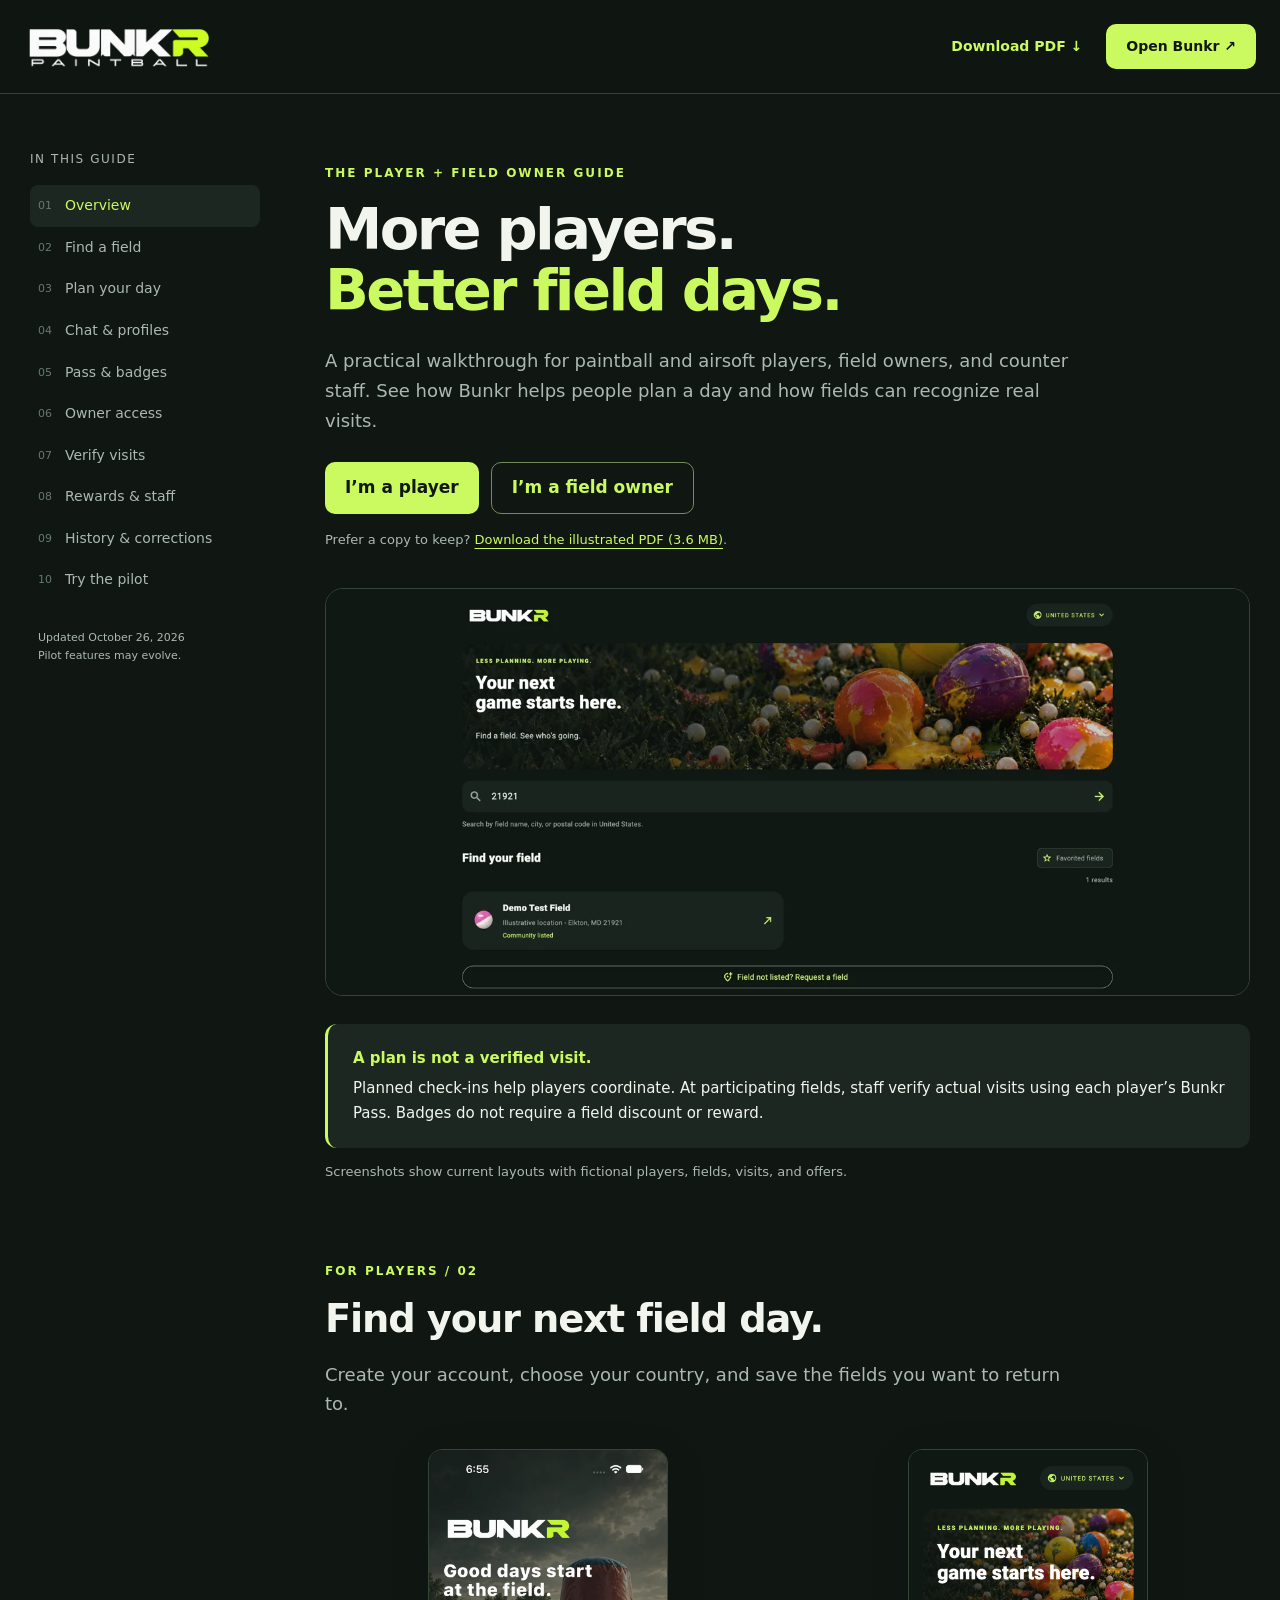
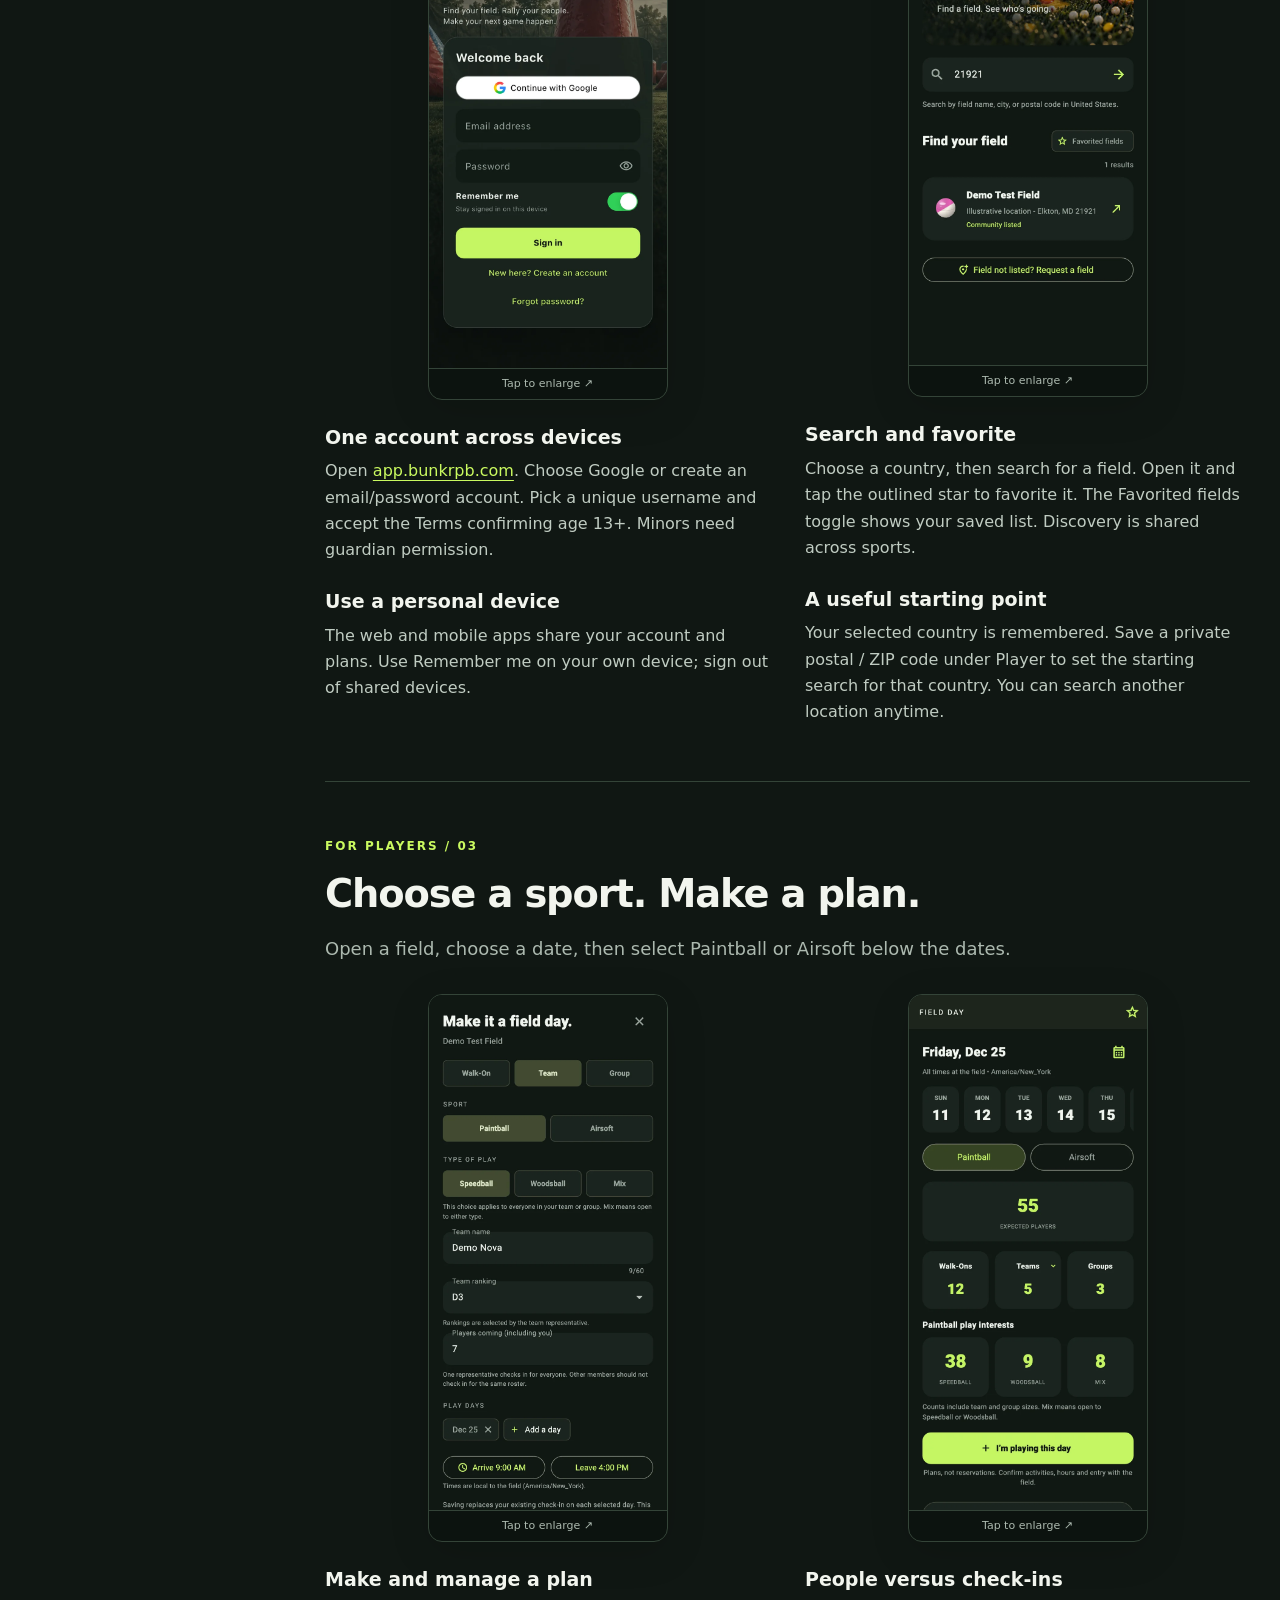
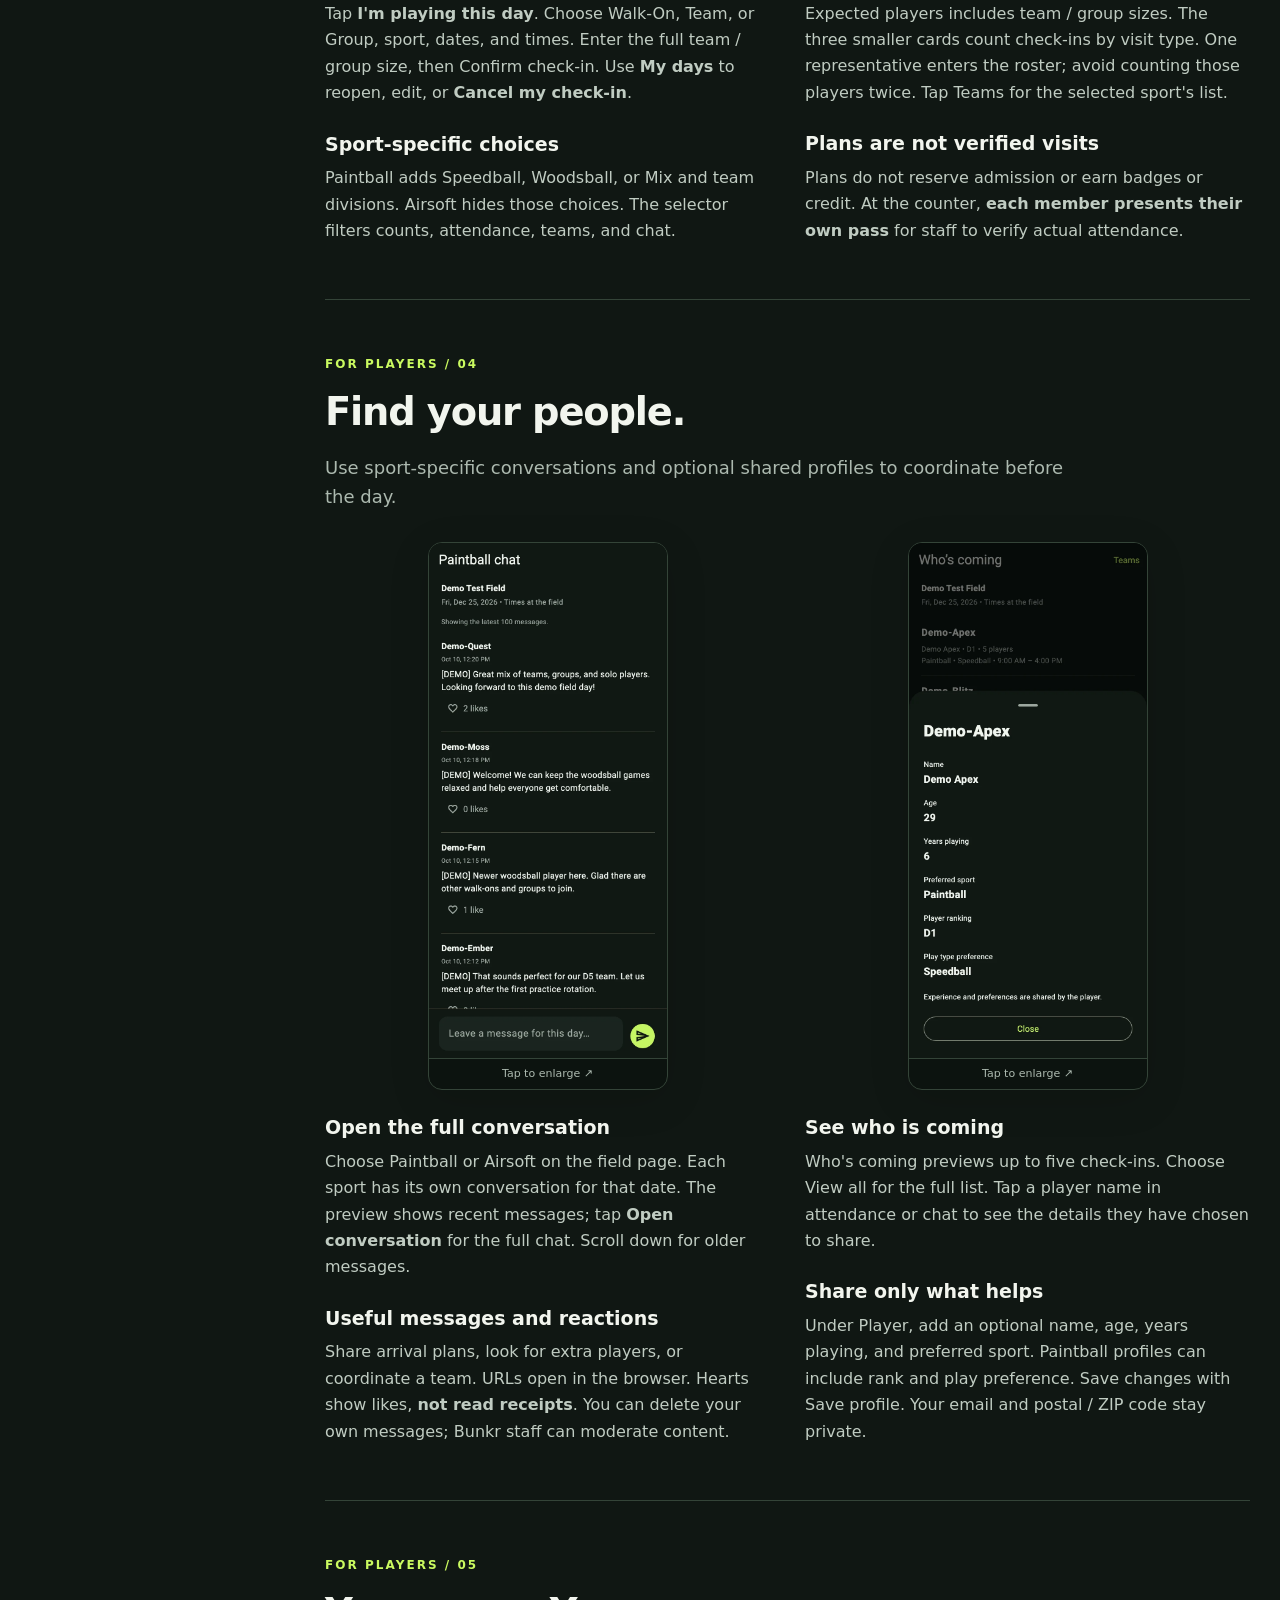
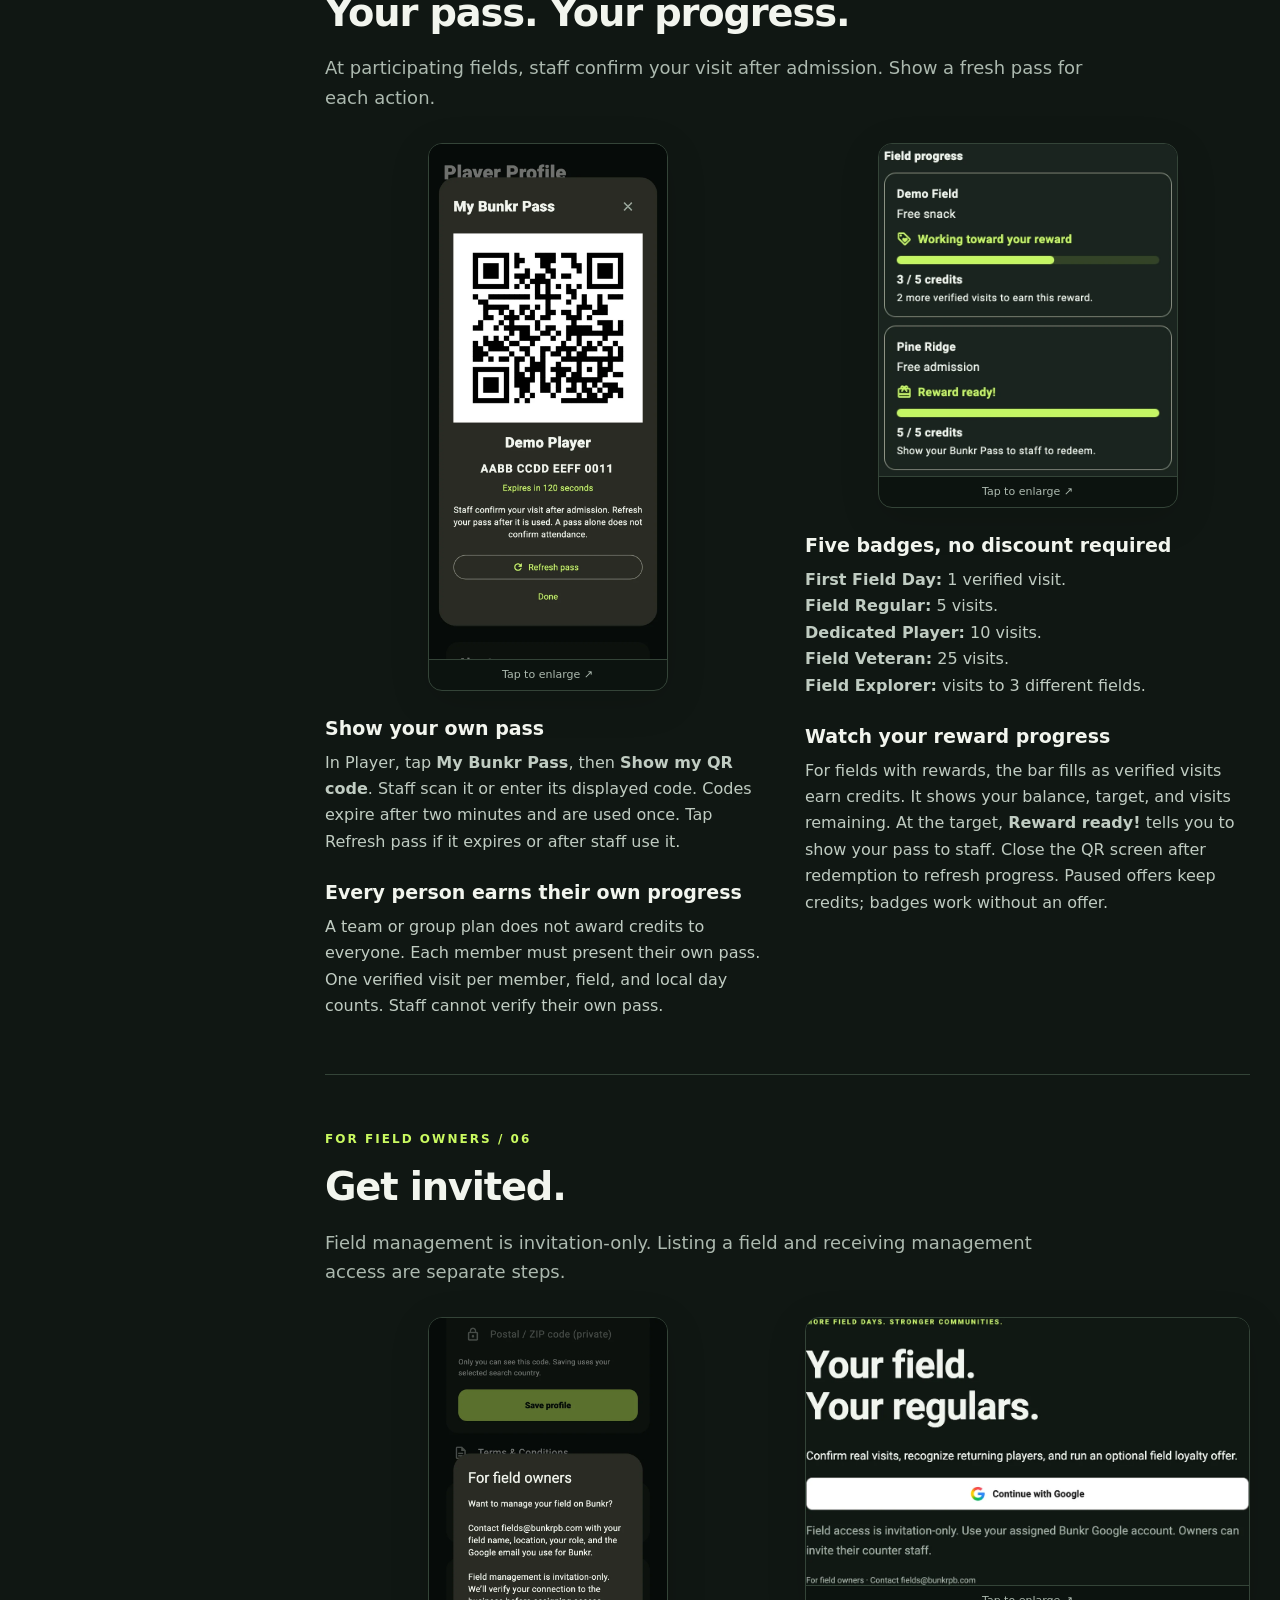
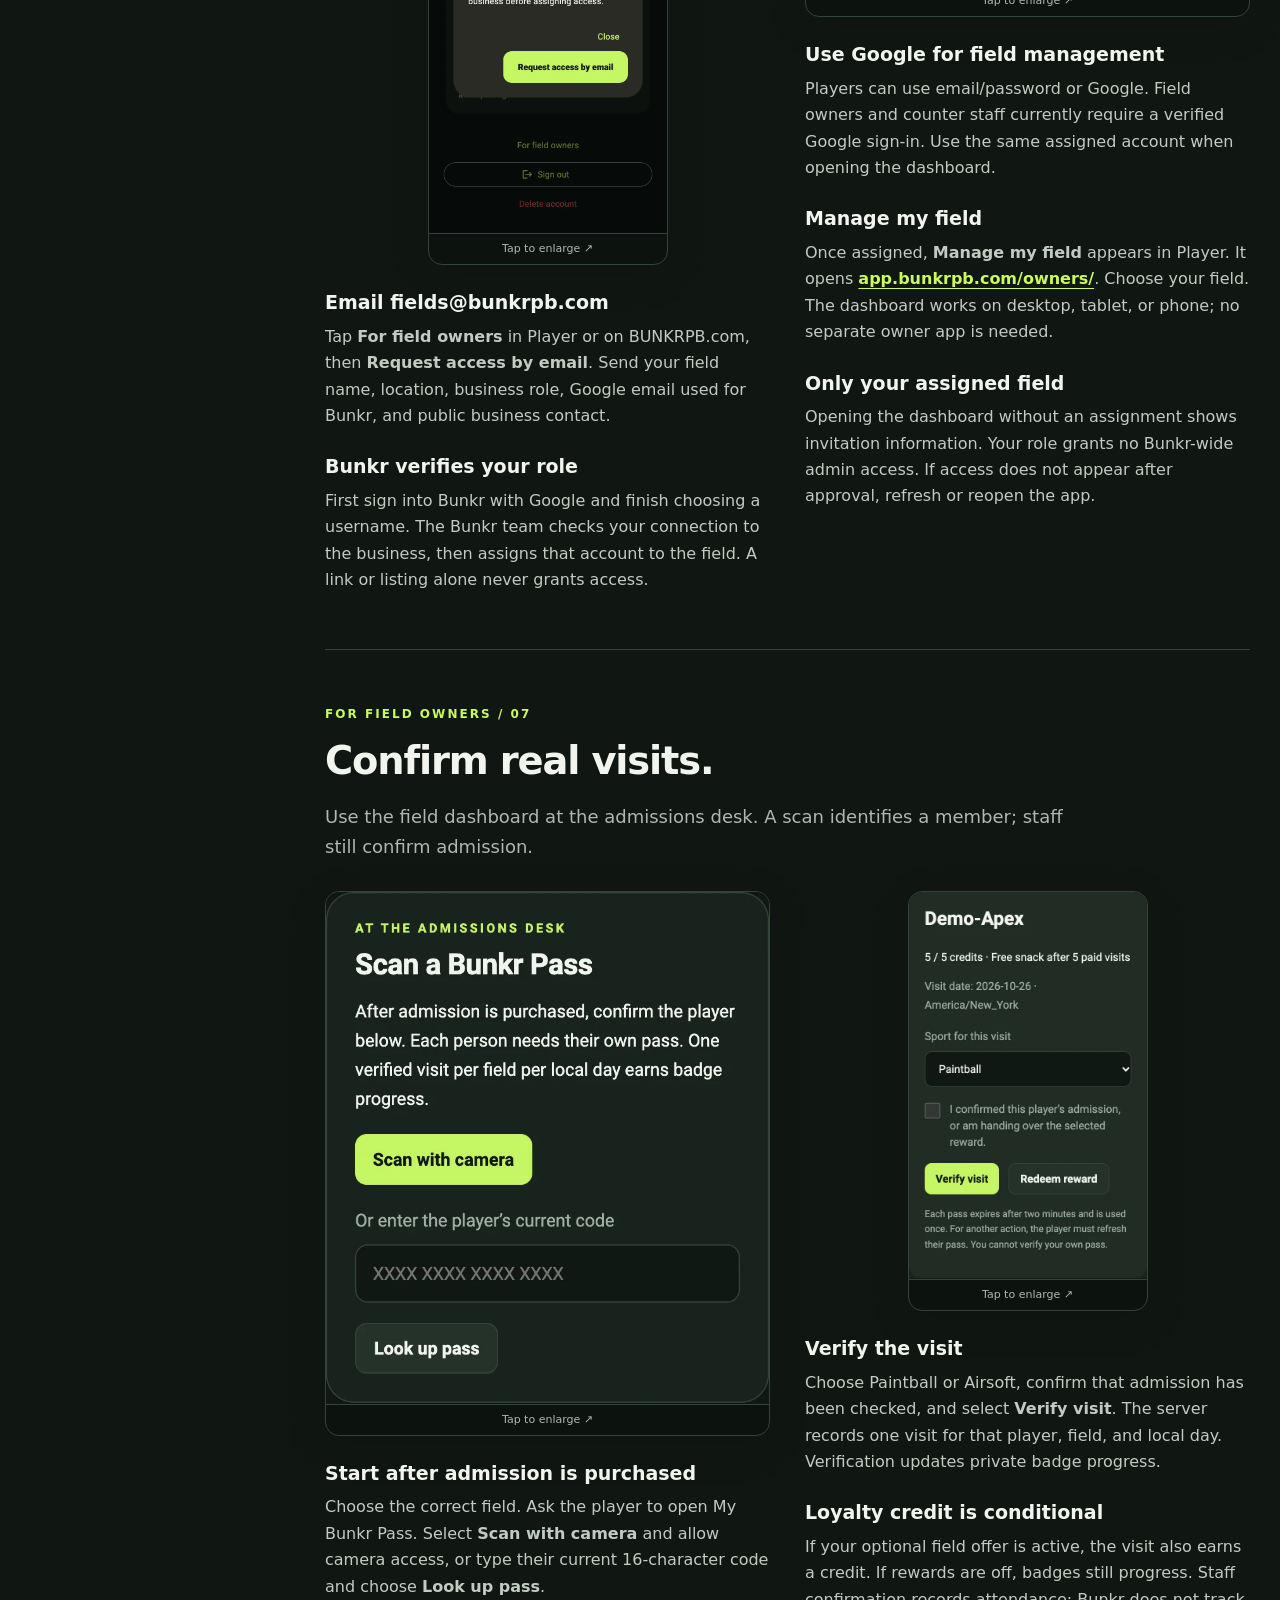
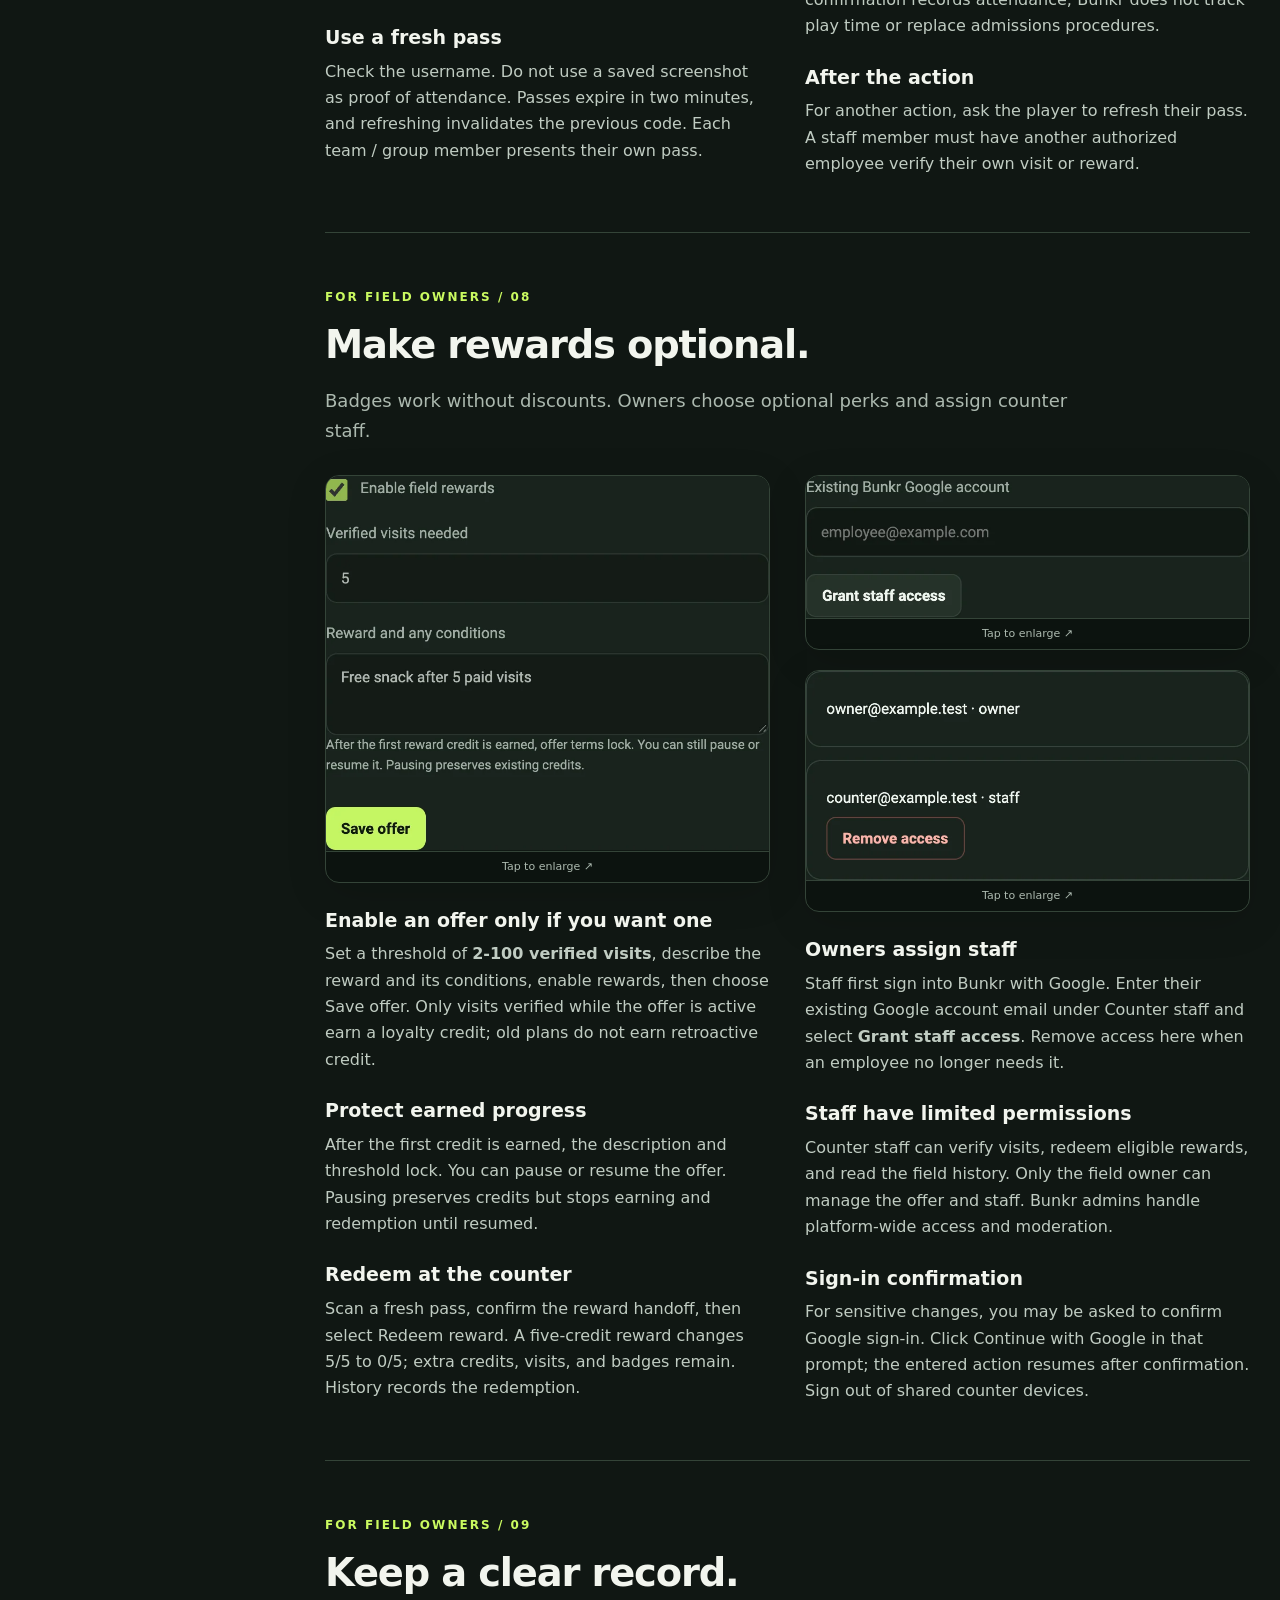
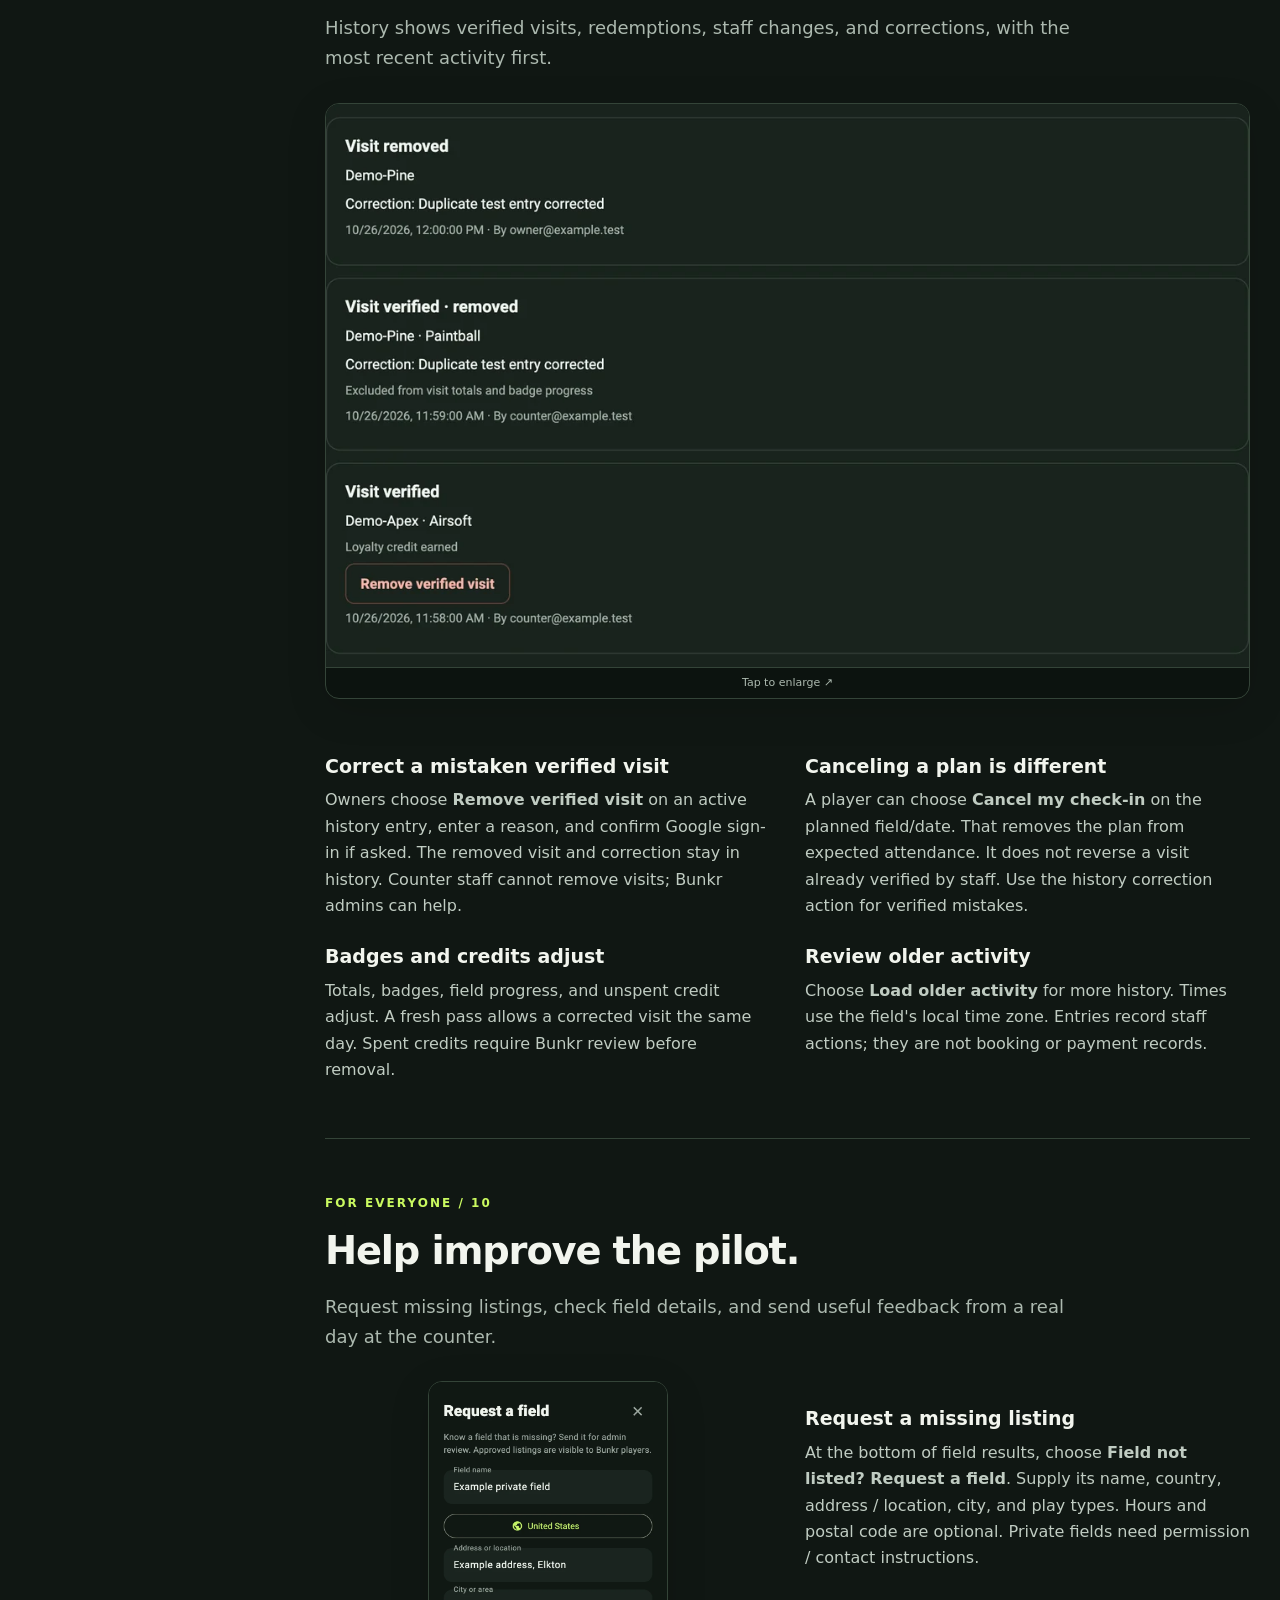
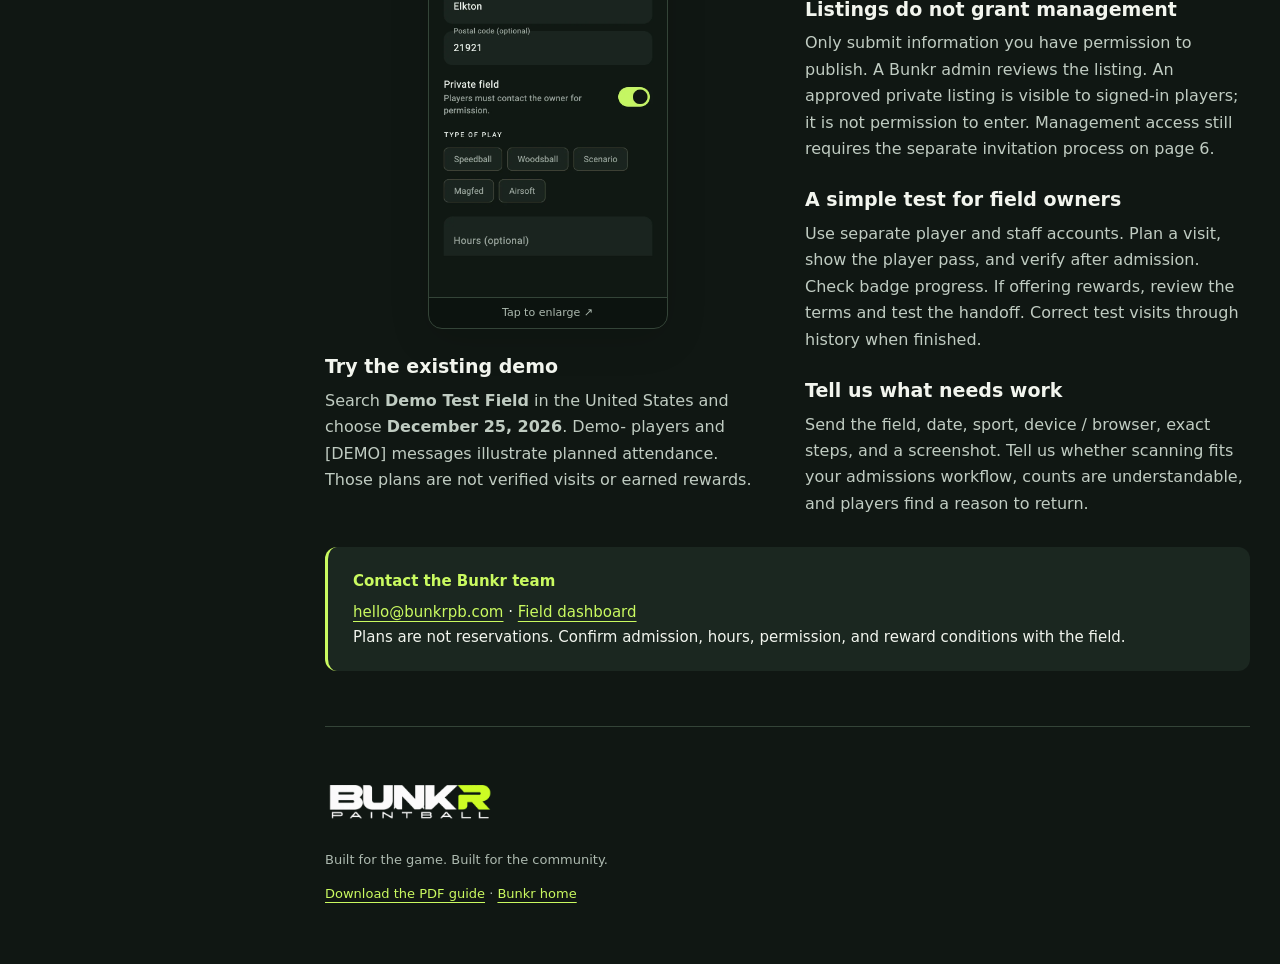
==== commit 5745e7ae: "Reduce reward guide screenshot for balanced layout" ====
--- a/guide/index.html
+++ b/guide/index.html
@@ -1,8 +1,8 @@
 <!doctype html>
 <html lang="en"><head><meta charset="utf-8"><meta name="viewport" content="width=device-width,initial-scale=1">
 <title>Bunkr Guide | Players & Field Owners</title><meta name="description" content="Learn how to plan paintball and airsoft days, use your Bunkr Pass, verify field visits, earn badges, and manage optional field rewards. An illustrated guide for players and field owners.">
-<meta name="theme-color" content="#101713"><link rel="canonical" href="https://bunkrpb.com/guide/"><link rel="icon" href="../assets/app-icon.png"><link rel="stylesheet" href="guide.css">
+<meta name="theme-color" content="#101713"><link rel="canonical" href="https://bunkrpb.com/guide/"><link rel="icon" href="../assets/app-icon.png"><link rel="stylesheet" href="guide.css?v=reward-image-size-2">
 <meta property="og:title" content="Bunkr | Player & Field Owner Guide"><meta property="og:description" content="Read the illustrated guide online. Find fields, plan a day, use your pass, and learn the field-owner tools."><meta property="og:url" content="https://bunkrpb.com/guide/"><meta property="og:type" content="website"><meta property="og:image" content="https://bunkrpb.com/assets/bunkr-hero.png"></head>
 <body><a class="skip" href="#main">Skip to guide</a><header class="topbar"><a href="/" aria-label="Bunkr home"><img src="images/logo.webp" alt="BUNKR Paintball" width="900" height="300"></a><nav aria-label="Guide actions"><a href="../Bunkr-Field-Owner-Guide.pdf">Download PDF <span aria-hidden="true">↓</span></a><a class="button" href="https://app.bunkrpb.com/">Open Bunkr ↗</a></nav></header>
-<div class="layout"><aside><details open><summary>In this guide</summary><nav aria-label="Guide contents"><a href="#start"><span>01</span>Overview</a><a href="#find-a-field"><span>02</span>Find a field</a><a href="#plan-your-day"><span>03</span>Plan your day</a><a href="#community"><span>04</span>Chat & profiles</a><a href="#bunkr-pass"><span>05</span>Pass & badges</a><a href="#owner-access"><span>06</span>Owner access</a><a href="#verify-visits"><span>07</span>Verify visits</a><a href="#rewards-and-staff"><span>08</span>Rewards & staff</a><a href="#history"><span>09</span>History & corrections</a><a href="#pilot"><span>10</span>Try the pilot</a></nav></details><p class="updated">Updated October 26, 2026<br>Pilot features may evolve.</p></aside><main id="main"><section id="start" class="hero"><p class="eyebrow">The player + field owner guide</p><h1>More players.<br><em>Better field days.</em></h1><p class="intro">A practical walkthrough for paintball and airsoft players, field owners, and counter staff. See how Bunkr helps people plan a day and how fields can recognize real visits.</p><div class="hero-actions"><a class="button" href="#find-a-field">I’m a player</a><a class="button secondary" href="#owner-access">I’m a field owner</a></div><p class="download-hint">Prefer a copy to keep? <a href="../Bunkr-Field-Owner-Guide.pdf" download>Download the illustrated PDF (3.6 MB)</a>.</p><img class="overview" src="images/overview.webp" alt="Bunkr field discovery page with a search bar and field listing" width="1400" height="624"><div class="note"><strong>A plan is not a verified visit.</strong><p>Planned check-ins help players coordinate. At participating fields, staff verify actual visits using each player’s Bunkr Pass. Badges do not require a field discount or reward.</p></div><p class="example-note">Screenshots show current layouts with fictional players, fields, visits, and offers.</p></section><section id="find-a-field" class="guide-section"><p class="eyebrow">For players / 02</p><h2>Find your next field day.</h2><p class="section-lead">Create your account, choose your country, and save the fields you want to return to.</p><div class="columns"><div class="guide-column"><button class="screenshot phone" data-image="images/iphone-simulator-latest.webp" aria-label="Enlarge screenshot: Find your next field day."><img src="images/iphone-simulator-latest.webp" alt="Bunkr find a field screen example" width="782" height="1700" loading="lazy"><span>Tap to enlarge ↗</span></button><div class="step"><h3>One account across devices</h3><p>Open <a href="https://app.bunkrpb.com/">app.bunkrpb.com</a>. Choose Google or create an email/password account. Pick a unique username and accept the Terms confirming age 13+. Minors need guardian permission.</p></div><div class="step"><h3>Use a personal device</h3><p>The web and mobile apps share your account and plans. Use Remember me on your own device; sign out of shared devices.</p></div></div><div class="guide-column"><button class="screenshot phone" data-image="images/guide-current-discover.webp" aria-label="Enlarge screenshot: Find your next field day."><img src="images/guide-current-discover.webp" alt="Bunkr find a field screen example" width="780" height="1688" loading="lazy"><span>Tap to enlarge ↗</span></button><div class="step"><h3>Search and favorite</h3><p>Choose a country, then search for a field. Open it and tap the outlined star to favorite it. The Favorited fields toggle shows your saved list. Discovery is shared across sports.</p></div><div class="step"><h3>A useful starting point</h3><p>Your selected country is remembered. Save a private postal / ZIP code under Player to set the starting search for that country. You can search another location anytime.</p></div></div></div></section><section id="plan-your-day" class="guide-section"><p class="eyebrow">For players / 03</p><h2>Choose a sport. Make a plan.</h2><p class="section-lead">Open a field, choose a date, then select Paintball or Airsoft below the dates.</p><div class="columns"><div class="guide-column"><button class="screenshot phone" data-image="images/guide-current-checkin.webp" aria-label="Enlarge screenshot: Choose a sport. Make a plan."><img src="images/guide-current-checkin.webp" alt="Bunkr plan your day screen example" width="785" height="1700" loading="lazy"><span>Tap to enlarge ↗</span></button><div class="step"><h3>Make and manage a plan</h3><p>Tap <b>I'm playing this day</b>. Choose Walk-On, Team, or Group, sport, dates, and times. Enter the full team / group size, then Confirm check-in. Use <b>My days</b> to reopen, edit, or <b>Cancel my check-in</b>.</p></div><div class="step"><h3>Sport-specific choices</h3><p>Paintball adds Speedball, Woodsball, or Mix and team divisions. Airsoft hides those choices. The selector filters counts, attendance, teams, and chat.</p></div></div><div class="guide-column"><button class="screenshot phone" data-image="images/guide-current-day.webp" aria-label="Enlarge screenshot: Choose a sport. Make a plan."><img src="images/guide-current-day.webp" alt="Bunkr plan your day screen example" width="780" height="1688" loading="lazy"><span>Tap to enlarge ↗</span></button><div class="step"><h3>People versus check-ins</h3><p>Expected players includes team / group sizes. The three smaller cards count check-ins by visit type. One representative enters the roster; avoid counting those players twice. Tap Teams for the selected sport's list.</p></div><div class="step"><h3>Plans are not verified visits</h3><p>Plans do not reserve admission or earn badges or credit. At the counter, <b>each member presents their own pass</b> for staff to verify actual attendance.</p></div></div></div></section><section id="community" class="guide-section"><p class="eyebrow">For players / 04</p><h2>Find your people.</h2><p class="section-lead">Use sport-specific conversations and optional shared profiles to coordinate before the day.</p><div class="columns"><div class="guide-column"><button class="screenshot phone" data-image="images/guide-current-conversation.webp" aria-label="Enlarge screenshot: Find your people."><img src="images/guide-current-conversation.webp" alt="Bunkr chat &amp; profiles screen example" width="780" height="1688" loading="lazy"><span>Tap to enlarge ↗</span></button><div class="step"><h3>Open the full conversation</h3><p>Choose Paintball or Airsoft on the field page. Each sport has its own conversation for that date. The preview shows recent messages; tap <b>Open conversation</b> for the full chat. Scroll down for older messages.</p></div><div class="step"><h3>Useful messages and reactions</h3><p>Share arrival plans, look for extra players, or coordinate a team. URLs open in the browser. Hearts show likes, <b>not read receipts</b>. You can delete your own messages; Bunkr staff can moderate content.</p></div></div><div class="guide-column"><button class="screenshot phone" data-image="images/guide-current-player-details.webp" aria-label="Enlarge screenshot: Find your people."><img src="images/guide-current-player-details.webp" alt="Bunkr chat &amp; profiles screen example" width="780" height="1688" loading="lazy"><span>Tap to enlarge ↗</span></button><div class="step"><h3>See who is coming</h3><p>Who's coming previews up to five check-ins. Choose View all for the full list. Tap a player name in attendance or chat to see the details they have chosen to share.</p></div><div class="step"><h3>Share only what helps</h3><p>Under Player, add an optional name, age, years playing, and preferred sport. Paintball profiles can include rank and play preference. Save changes with Save profile. Your email and postal / ZIP code stay private.</p></div></div></div></section><section id="bunkr-pass" class="guide-section"><p class="eyebrow">For players / 05</p><h2>Your pass. Your progress.</h2><p class="section-lead">At participating fields, staff confirm your visit after admission. Show a fresh pass for each action.</p><div class="columns"><div class="guide-column"><button class="screenshot phone" data-image="images/guide-2026-pass-code.webp" aria-label="Enlarge screenshot: Your pass. Your progress."><img src="images/guide-2026-pass-code.webp" alt="Bunkr pass &amp; badges screen example" width="780" height="1688" loading="lazy"><span>Tap to enlarge ↗</span></button><div class="step"><h3>Show your own pass</h3><p>In Player, tap <b>My Bunkr Pass</b>, then <b>Show my QR code</b>. Staff scan it or enter its displayed code. Codes expire after two minutes and are used once. Tap Refresh pass if it expires or after staff use it.</p></div><div class="step"><h3>Every person earns their own progress</h3><p>A team or group plan does not award credits to everyone. Each member must present their own pass. One verified visit per member, field, and local day counts. Staff cannot verify their own pass.</p></div></div><div class="guide-column"><button class="screenshot wide" data-image="images/reward-progress.webp" aria-label="Enlarge reward progress bars"><img src="images/reward-progress.webp" alt="Example field reward progress: 3 of 5 credits and a full bar marked Reward ready" width="708" height="790" loading="lazy"><span>Tap to enlarge ↗</span></button><div class="step"><h3>Five badges, no discount required</h3><p><b>First Field Day:</b> 1 verified visit.<br><b>Field Regular:</b> 5 visits.<br><b>Dedicated Player:</b> 10 visits.<br><b>Field Veteran:</b> 25 visits.<br><b>Field Explorer:</b> visits to 3 different fields.</p></div><div class="step"><h3>Watch your reward progress</h3><p>For fields with rewards, the bar fills as verified visits earn credits. It shows your balance, target, and visits remaining. At the target, <b>Reward ready!</b> tells you to show your pass to staff. Close the QR screen after redemption to refresh progress. Paused offers keep credits; badges work without an offer.</p></div></div></div></section><section id="owner-access" class="guide-section"><p class="eyebrow">For field owners / 06</p><h2>Get invited.</h2><p class="section-lead">Field management is invitation-only. Listing a field and receiving management access are separate steps.</p><div class="columns"><div class="guide-column"><button class="screenshot phone" data-image="images/guide-2026-owner-contact.webp" aria-label="Enlarge screenshot: Get invited."><img src="images/guide-2026-owner-contact.webp" alt="Bunkr owner access screen example" width="780" height="1688" loading="lazy"><span>Tap to enlarge ↗</span></button><div class="step"><h3>Email fields@bunkrpb.com</h3><p>Tap <b>For field owners</b> in Player or on BUNKRPB.com, then <b>Request access by email</b>. Send your field name, location, business role, Google email used for Bunkr, and public business contact.</p></div><div class="step"><h3>Bunkr verifies your role</h3><p>First sign into Bunkr with Google and finish choosing a username. The Bunkr team checks your connection to the business, then assigns that account to the field. A link or listing alone never grants access.</p></div></div><div class="guide-column"><button class="screenshot wide" data-image="images/guide-2026-owner-login.webp" aria-label="Enlarge screenshot: Get invited."><img src="images/guide-2026-owner-login.webp" alt="Bunkr owner access screen example" width="1100" height="663" loading="lazy"><span>Tap to enlarge ↗</span></button><div class="step"><h3>Use Google for field management</h3><p>Players can use email/password or Google. Field owners and counter staff currently require a verified Google sign-in. Use the same assigned account when opening the dashboard.</p></div><div class="step"><h3>Manage my field</h3><p>Once assigned, <b>Manage my field</b> appears in Player. It opens <a href="https://app.bunkrpb.com/owners/"><b>app.bunkrpb.com/owners/</b></a>. Choose your field. The dashboard works on desktop, tablet, or phone; no separate owner app is needed.</p></div><div class="step"><h3>Only your assigned field</h3><p>Opening the dashboard without an assignment shows invitation information. Your role grants no Bunkr-wide admin access. If access does not appear after approval, refresh or reopen the app.</p></div></div></div></section><section id="verify-visits" class="guide-section"><p class="eyebrow">For field owners / 07</p><h2>Confirm real visits.</h2><p class="section-lead">Use the field dashboard at the admissions desk. A scan identifies a member; staff still confirm admission.</p><div class="columns"><div class="guide-column"><button class="screenshot wide" data-image="images/guide-2026-counter.webp" aria-label="Enlarge screenshot: Confirm real visits."><img src="images/guide-2026-counter.webp" alt="Bunkr verify visits screen example" width="700" height="808" loading="lazy"><span>Tap to enlarge ↗</span></button><div class="step"><h3>Start after admission is purchased</h3><p>Choose the correct field. Ask the player to open My Bunkr Pass. Select <b>Scan with camera</b> and allow camera access, or type their current 16-character code and choose <b>Look up pass</b>.</p></div><div class="step"><h3>Use a fresh pass</h3><p>Check the username. Do not use a saved screenshot as proof of attendance. Passes expire in two minutes, and refreshing invalidates the previous code. Each team / group member presents their own pass.</p></div></div><div class="guide-column"><button class="screenshot phone" data-image="images/guide-2026-player-confirm.webp" aria-label="Enlarge screenshot: Confirm real visits."><img src="images/guide-2026-player-confirm.webp" alt="Bunkr verify visits screen example" width="608" height="988" loading="lazy"><span>Tap to enlarge ↗</span></button><div class="step"><h3>Verify the visit</h3><p>Choose Paintball or Airsoft, confirm that admission has been checked, and select <b>Verify visit</b>. The server records one visit for that player, field, and local day. Verification updates private badge progress.</p></div><div class="step"><h3>Loyalty credit is conditional</h3><p>If your optional field offer is active, the visit also earns a credit. If rewards are off, badges still progress. Staff confirmation records attendance; Bunkr does not track play time or replace admissions procedures.</p></div><div class="step"><h3>After the action</h3><p>For another action, ask the player to refresh their pass. A staff member must have another authorized employee verify their own visit or reward.</p></div></div></div></section><section id="rewards-and-staff" class="guide-section"><p class="eyebrow">For field owners / 08</p><h2>Make rewards optional.</h2><p class="section-lead">Badges work without discounts. Owners choose optional perks and assign counter staff.</p><div class="columns"><div class="guide-column"><button class="screenshot wide" data-image="images/guide-2026-offer.webp" aria-label="Enlarge screenshot: Make rewards optional."><img src="images/guide-2026-offer.webp" alt="Bunkr rewards &amp; staff screen example" width="826" height="698" loading="lazy"><span>Tap to enlarge ↗</span></button><div class="step"><h3>Enable an offer only if you want one</h3><p>Set a threshold of <b>2-100 verified visits</b>, describe the reward and its conditions, enable rewards, then choose Save offer. Only visits verified while the offer is active earn a loyalty credit; old plans do not earn retroactive credit.</p></div><div class="step"><h3>Protect earned progress</h3><p>After the first credit is earned, the description and threshold lock. You can pause or resume the offer. Pausing preserves credits but stops earning and redemption until resumed.</p></div><div class="step"><h3>Redeem at the counter</h3><p>Scan a fresh pass, confirm the reward handoff, then select Redeem reward. A five-credit reward changes 5/5 to 0/5; extra credits, visits, and badges remain. History records the redemption.</p></div></div><div class="guide-column"><button class="screenshot wide" data-image="images/guide-2026-staff.webp" aria-label="Enlarge screenshot: Make rewards optional."><img src="images/guide-2026-staff.webp" alt="Bunkr rewards &amp; staff screen example" width="826" height="264" loading="lazy"><span>Tap to enlarge ↗</span></button><button class="screenshot wide" data-image="images/guide-2026-staff-list.webp" aria-label="Enlarge screenshot: Make rewards optional."><img src="images/guide-2026-staff-list.webp" alt="Bunkr rewards &amp; staff screen example" width="826" height="390" loading="lazy"><span>Tap to enlarge ↗</span></button><div class="step"><h3>Owners assign staff</h3><p>Staff first sign into Bunkr with Google. Enter their existing Google account email under Counter staff and select <b>Grant staff access</b>. Remove access here when an employee no longer needs it.</p></div><div class="step"><h3>Staff have limited permissions</h3><p>Counter staff can verify visits, redeem eligible rewards, and read the field history. Only the field owner can manage the offer and staff. Bunkr admins handle platform-wide access and moderation.</p></div><div class="step"><h3>Sign-in confirmation</h3><p>For sensitive changes, you may be asked to confirm Google sign-in. Click Continue with Google in that prompt; the entered action resumes after confirmation. Sign out of shared counter devices.</p></div></div></div></section><section id="history" class="guide-section"><p class="eyebrow">For field owners / 09</p><h2>Keep a clear record.</h2><p class="section-lead">History shows verified visits, redemptions, staff changes, and corrections, with the most recent activity first.</p><button class="screenshot wide" data-image="images/guide-2026-history.webp" aria-label="Enlarge screenshot: Keep a clear record."><img src="images/guide-2026-history.webp" alt="Bunkr history &amp; corrections screen example" width="1100" height="671" loading="lazy"><span>Tap to enlarge ↗</span></button><div class="columns"><div><div class="step"><h3>Correct a mistaken verified visit</h3><p>Owners choose <b>Remove verified visit</b> on an active history entry, enter a reason, and confirm Google sign-in if asked. The removed visit and correction stay in history. Counter staff cannot remove visits; Bunkr admins can help.</p></div><div class="step"><h3>Badges and credits adjust</h3><p>Totals, badges, field progress, and unspent credit adjust. A fresh pass allows a corrected visit the same day. Spent credits require Bunkr review before removal.</p></div></div><div><div class="step"><h3>Canceling a plan is different</h3><p>A player can choose <b>Cancel my check-in</b> on the planned field/date. That removes the plan from expected attendance. It does not reverse a visit already verified by staff. Use the history correction action for verified mistakes.</p></div><div class="step"><h3>Review older activity</h3><p>Choose <b>Load older activity</b> for more history. Times use the field's local time zone. Entries record staff actions; they are not booking or payment records.</p></div></div></div></section><section id="pilot" class="guide-section"><p class="eyebrow">For everyone / 10</p><h2>Help improve the pilot.</h2><p class="section-lead">Request missing listings, check field details, and send useful feedback from a real day at the counter.</p><div class="columns"><div class="guide-column"><button class="screenshot phone" data-image="images/guide-current-request.webp" aria-label="Enlarge screenshot: Help improve the pilot."><img src="images/guide-current-request.webp" alt="Bunkr try the pilot screen example" width="780" height="1688" loading="lazy"><span>Tap to enlarge ↗</span></button><div class="step"><h3>Try the existing demo</h3><p>Search <b>Demo Test Field</b> in the United States and choose <b>December 25, 2026</b>. Demo- players and [DEMO] messages illustrate planned attendance. Those plans are not verified visits or earned rewards.</p></div></div><div class="guide-column"><div class="step"><h3>Request a missing listing</h3><p>At the bottom of field results, choose <b>Field not listed? Request a field</b>. Supply its name, country, address / location, city, and play types. Hours and postal code are optional. Private fields need permission / contact instructions.</p></div><div class="step"><h3>Listings do not grant management</h3><p>Only submit information you have permission to publish. A Bunkr admin reviews the listing. An approved private listing is visible to signed-in players; it is not permission to enter. Management access still requires the separate invitation process on page 6.</p></div><div class="step"><h3>A simple test for field owners</h3><p>Use separate player and staff accounts. Plan a visit, show the player pass, and verify after admission. Check badge progress. If offering rewards, review the terms and test the handoff. Correct test visits through history when finished.</p></div><div class="step"><h3>Tell us what needs work</h3><p>Send the field, date, sport, device / browser, exact steps, and a screenshot. Tell us whether scanning fits your admissions workflow, counts are understandable, and players find a reason to return.</p></div></div></div><div class="note"><strong>Contact the Bunkr team</strong><p><a href="mailto:hello@bunkrpb.com">hello@bunkrpb.com</a> · <a href="https://app.bunkrpb.com/owners/">Field dashboard</a></p>Plans are not reservations. Confirm admission, hours, permission, and reward conditions with the field.</div></section><footer><img src="images/logo.webp" alt="BUNKR Paintball" width="240" height="80"><p>Built for the game. Built for the community.</p><a href="../Bunkr-Field-Owner-Guide.pdf">Download the PDF guide</a> · <a href="/">Bunkr home</a></footer></main></div>
+<div class="layout"><aside><details open><summary>In this guide</summary><nav aria-label="Guide contents"><a href="#start"><span>01</span>Overview</a><a href="#find-a-field"><span>02</span>Find a field</a><a href="#plan-your-day"><span>03</span>Plan your day</a><a href="#community"><span>04</span>Chat & profiles</a><a href="#bunkr-pass"><span>05</span>Pass & badges</a><a href="#owner-access"><span>06</span>Owner access</a><a href="#verify-visits"><span>07</span>Verify visits</a><a href="#rewards-and-staff"><span>08</span>Rewards & staff</a><a href="#history"><span>09</span>History & corrections</a><a href="#pilot"><span>10</span>Try the pilot</a></nav></details><p class="updated">Updated October 26, 2026<br>Pilot features may evolve.</p></aside><main id="main"><section id="start" class="hero"><p class="eyebrow">The player + field owner guide</p><h1>More players.<br><em>Better field days.</em></h1><p class="intro">A practical walkthrough for paintball and airsoft players, field owners, and counter staff. See how Bunkr helps people plan a day and how fields can recognize real visits.</p><div class="hero-actions"><a class="button" href="#find-a-field">I’m a player</a><a class="button secondary" href="#owner-access">I’m a field owner</a></div><p class="download-hint">Prefer a copy to keep? <a href="../Bunkr-Field-Owner-Guide.pdf" download>Download the illustrated PDF (3.6 MB)</a>.</p><img class="overview" src="images/overview.webp" alt="Bunkr field discovery page with a search bar and field listing" width="1400" height="624"><div class="note"><strong>A plan is not a verified visit.</strong><p>Planned check-ins help players coordinate. At participating fields, staff verify actual visits using each player’s Bunkr Pass. Badges do not require a field discount or reward.</p></div><p class="example-note">Screenshots show current layouts with fictional players, fields, visits, and offers.</p></section><section id="find-a-field" class="guide-section"><p class="eyebrow">For players / 02</p><h2>Find your next field day.</h2><p class="section-lead">Create your account, choose your country, and save the fields you want to return to.</p><div class="columns"><div class="guide-column"><button class="screenshot phone" data-image="images/iphone-simulator-latest.webp" aria-label="Enlarge screenshot: Find your next field day."><img src="images/iphone-simulator-latest.webp" alt="Bunkr find a field screen example" width="782" height="1700" loading="lazy"><span>Tap to enlarge ↗</span></button><div class="step"><h3>One account across devices</h3><p>Open <a href="https://app.bunkrpb.com/">app.bunkrpb.com</a>. Choose Google or create an email/password account. Pick a unique username and accept the Terms confirming age 13+. Minors need guardian permission.</p></div><div class="step"><h3>Use a personal device</h3><p>The web and mobile apps share your account and plans. Use Remember me on your own device; sign out of shared devices.</p></div></div><div class="guide-column"><button class="screenshot phone" data-image="images/guide-current-discover.webp" aria-label="Enlarge screenshot: Find your next field day."><img src="images/guide-current-discover.webp" alt="Bunkr find a field screen example" width="780" height="1688" loading="lazy"><span>Tap to enlarge ↗</span></button><div class="step"><h3>Search and favorite</h3><p>Choose a country, then search for a field. Open it and tap the outlined star to favorite it. The Favorited fields toggle shows your saved list. Discovery is shared across sports.</p></div><div class="step"><h3>A useful starting point</h3><p>Your selected country is remembered. Save a private postal / ZIP code under Player to set the starting search for that country. You can search another location anytime.</p></div></div></div></section><section id="plan-your-day" class="guide-section"><p class="eyebrow">For players / 03</p><h2>Choose a sport. Make a plan.</h2><p class="section-lead">Open a field, choose a date, then select Paintball or Airsoft below the dates.</p><div class="columns"><div class="guide-column"><button class="screenshot phone" data-image="images/guide-current-checkin.webp" aria-label="Enlarge screenshot: Choose a sport. Make a plan."><img src="images/guide-current-checkin.webp" alt="Bunkr plan your day screen example" width="785" height="1700" loading="lazy"><span>Tap to enlarge ↗</span></button><div class="step"><h3>Make and manage a plan</h3><p>Tap <b>I'm playing this day</b>. Choose Walk-On, Team, or Group, sport, dates, and times. Enter the full team / group size, then Confirm check-in. Use <b>My days</b> to reopen, edit, or <b>Cancel my check-in</b>.</p></div><div class="step"><h3>Sport-specific choices</h3><p>Paintball adds Speedball, Woodsball, or Mix and team divisions. Airsoft hides those choices. The selector filters counts, attendance, teams, and chat.</p></div></div><div class="guide-column"><button class="screenshot phone" data-image="images/guide-current-day.webp" aria-label="Enlarge screenshot: Choose a sport. Make a plan."><img src="images/guide-current-day.webp" alt="Bunkr plan your day screen example" width="780" height="1688" loading="lazy"><span>Tap to enlarge ↗</span></button><div class="step"><h3>People versus check-ins</h3><p>Expected players includes team / group sizes. The three smaller cards count check-ins by visit type. One representative enters the roster; avoid counting those players twice. Tap Teams for the selected sport's list.</p></div><div class="step"><h3>Plans are not verified visits</h3><p>Plans do not reserve admission or earn badges or credit. At the counter, <b>each member presents their own pass</b> for staff to verify actual attendance.</p></div></div></div></section><section id="community" class="guide-section"><p class="eyebrow">For players / 04</p><h2>Find your people.</h2><p class="section-lead">Use sport-specific conversations and optional shared profiles to coordinate before the day.</p><div class="columns"><div class="guide-column"><button class="screenshot phone" data-image="images/guide-current-conversation.webp" aria-label="Enlarge screenshot: Find your people."><img src="images/guide-current-conversation.webp" alt="Bunkr chat &amp; profiles screen example" width="780" height="1688" loading="lazy"><span>Tap to enlarge ↗</span></button><div class="step"><h3>Open the full conversation</h3><p>Choose Paintball or Airsoft on the field page. Each sport has its own conversation for that date. The preview shows recent messages; tap <b>Open conversation</b> for the full chat. Scroll down for older messages.</p></div><div class="step"><h3>Useful messages and reactions</h3><p>Share arrival plans, look for extra players, or coordinate a team. URLs open in the browser. Hearts show likes, <b>not read receipts</b>. You can delete your own messages; Bunkr staff can moderate content.</p></div></div><div class="guide-column"><button class="screenshot phone" data-image="images/guide-current-player-details.webp" aria-label="Enlarge screenshot: Find your people."><img src="images/guide-current-player-details.webp" alt="Bunkr chat &amp; profiles screen example" width="780" height="1688" loading="lazy"><span>Tap to enlarge ↗</span></button><div class="step"><h3>See who is coming</h3><p>Who's coming previews up to five check-ins. Choose View all for the full list. Tap a player name in attendance or chat to see the details they have chosen to share.</p></div><div class="step"><h3>Share only what helps</h3><p>Under Player, add an optional name, age, years playing, and preferred sport. Paintball profiles can include rank and play preference. Save changes with Save profile. Your email and postal / ZIP code stay private.</p></div></div></div></section><section id="bunkr-pass" class="guide-section"><p class="eyebrow">For players / 05</p><h2>Your pass. Your progress.</h2><p class="section-lead">At participating fields, staff confirm your visit after admission. Show a fresh pass for each action.</p><div class="columns"><div class="guide-column"><button class="screenshot phone" data-image="images/guide-2026-pass-code.webp" aria-label="Enlarge screenshot: Your pass. Your progress."><img src="images/guide-2026-pass-code.webp" alt="Bunkr pass &amp; badges screen example" width="780" height="1688" loading="lazy"><span>Tap to enlarge ↗</span></button><div class="step"><h3>Show your own pass</h3><p>In Player, tap <b>My Bunkr Pass</b>, then <b>Show my QR code</b>. Staff scan it or enter its displayed code. Codes expire after two minutes and are used once. Tap Refresh pass if it expires or after staff use it.</p></div><div class="step"><h3>Every person earns their own progress</h3><p>A team or group plan does not award credits to everyone. Each member must present their own pass. One verified visit per member, field, and local day counts. Staff cannot verify their own pass.</p></div></div><div class="guide-column"><button class="screenshot reward-progress" data-image="images/reward-progress.webp" aria-label="Enlarge reward progress bars"><img src="images/reward-progress.webp" alt="Example field reward progress: 3 of 5 credits and a full bar marked Reward ready" width="708" height="790" loading="lazy"><span>Tap to enlarge ↗</span></button><div class="step"><h3>Five badges, no discount required</h3><p><b>First Field Day:</b> 1 verified visit.<br><b>Field Regular:</b> 5 visits.<br><b>Dedicated Player:</b> 10 visits.<br><b>Field Veteran:</b> 25 visits.<br><b>Field Explorer:</b> visits to 3 different fields.</p></div><div class="step"><h3>Watch your reward progress</h3><p>For fields with rewards, the bar fills as verified visits earn credits. It shows your balance, target, and visits remaining. At the target, <b>Reward ready!</b> tells you to show your pass to staff. Close the QR screen after redemption to refresh progress. Paused offers keep credits; badges work without an offer.</p></div></div></div></section><section id="owner-access" class="guide-section"><p class="eyebrow">For field owners / 06</p><h2>Get invited.</h2><p class="section-lead">Field management is invitation-only. Listing a field and receiving management access are separate steps.</p><div class="columns"><div class="guide-column"><button class="screenshot phone" data-image="images/guide-2026-owner-contact.webp" aria-label="Enlarge screenshot: Get invited."><img src="images/guide-2026-owner-contact.webp" alt="Bunkr owner access screen example" width="780" height="1688" loading="lazy"><span>Tap to enlarge ↗</span></button><div class="step"><h3>Email fields@bunkrpb.com</h3><p>Tap <b>For field owners</b> in Player or on BUNKRPB.com, then <b>Request access by email</b>. Send your field name, location, business role, Google email used for Bunkr, and public business contact.</p></div><div class="step"><h3>Bunkr verifies your role</h3><p>First sign into Bunkr with Google and finish choosing a username. The Bunkr team checks your connection to the business, then assigns that account to the field. A link or listing alone never grants access.</p></div></div><div class="guide-column"><button class="screenshot wide" data-image="images/guide-2026-owner-login.webp" aria-label="Enlarge screenshot: Get invited."><img src="images/guide-2026-owner-login.webp" alt="Bunkr owner access screen example" width="1100" height="663" loading="lazy"><span>Tap to enlarge ↗</span></button><div class="step"><h3>Use Google for field management</h3><p>Players can use email/password or Google. Field owners and counter staff currently require a verified Google sign-in. Use the same assigned account when opening the dashboard.</p></div><div class="step"><h3>Manage my field</h3><p>Once assigned, <b>Manage my field</b> appears in Player. It opens <a href="https://app.bunkrpb.com/owners/"><b>app.bunkrpb.com/owners/</b></a>. Choose your field. The dashboard works on desktop, tablet, or phone; no separate owner app is needed.</p></div><div class="step"><h3>Only your assigned field</h3><p>Opening the dashboard without an assignment shows invitation information. Your role grants no Bunkr-wide admin access. If access does not appear after approval, refresh or reopen the app.</p></div></div></div></section><section id="verify-visits" class="guide-section"><p class="eyebrow">For field owners / 07</p><h2>Confirm real visits.</h2><p class="section-lead">Use the field dashboard at the admissions desk. A scan identifies a member; staff still confirm admission.</p><div class="columns"><div class="guide-column"><button class="screenshot wide" data-image="images/guide-2026-counter.webp" aria-label="Enlarge screenshot: Confirm real visits."><img src="images/guide-2026-counter.webp" alt="Bunkr verify visits screen example" width="700" height="808" loading="lazy"><span>Tap to enlarge ↗</span></button><div class="step"><h3>Start after admission is purchased</h3><p>Choose the correct field. Ask the player to open My Bunkr Pass. Select <b>Scan with camera</b> and allow camera access, or type their current 16-character code and choose <b>Look up pass</b>.</p></div><div class="step"><h3>Use a fresh pass</h3><p>Check the username. Do not use a saved screenshot as proof of attendance. Passes expire in two minutes, and refreshing invalidates the previous code. Each team / group member presents their own pass.</p></div></div><div class="guide-column"><button class="screenshot phone" data-image="images/guide-2026-player-confirm.webp" aria-label="Enlarge screenshot: Confirm real visits."><img src="images/guide-2026-player-confirm.webp" alt="Bunkr verify visits screen example" width="608" height="988" loading="lazy"><span>Tap to enlarge ↗</span></button><div class="step"><h3>Verify the visit</h3><p>Choose Paintball or Airsoft, confirm that admission has been checked, and select <b>Verify visit</b>. The server records one visit for that player, field, and local day. Verification updates private badge progress.</p></div><div class="step"><h3>Loyalty credit is conditional</h3><p>If your optional field offer is active, the visit also earns a credit. If rewards are off, badges still progress. Staff confirmation records attendance; Bunkr does not track play time or replace admissions procedures.</p></div><div class="step"><h3>After the action</h3><p>For another action, ask the player to refresh their pass. A staff member must have another authorized employee verify their own visit or reward.</p></div></div></div></section><section id="rewards-and-staff" class="guide-section"><p class="eyebrow">For field owners / 08</p><h2>Make rewards optional.</h2><p class="section-lead">Badges work without discounts. Owners choose optional perks and assign counter staff.</p><div class="columns"><div class="guide-column"><button class="screenshot wide" data-image="images/guide-2026-offer.webp" aria-label="Enlarge screenshot: Make rewards optional."><img src="images/guide-2026-offer.webp" alt="Bunkr rewards &amp; staff screen example" width="826" height="698" loading="lazy"><span>Tap to enlarge ↗</span></button><div class="step"><h3>Enable an offer only if you want one</h3><p>Set a threshold of <b>2-100 verified visits</b>, describe the reward and its conditions, enable rewards, then choose Save offer. Only visits verified while the offer is active earn a loyalty credit; old plans do not earn retroactive credit.</p></div><div class="step"><h3>Protect earned progress</h3><p>After the first credit is earned, the description and threshold lock. You can pause or resume the offer. Pausing preserves credits but stops earning and redemption until resumed.</p></div><div class="step"><h3>Redeem at the counter</h3><p>Scan a fresh pass, confirm the reward handoff, then select Redeem reward. A five-credit reward changes 5/5 to 0/5; extra credits, visits, and badges remain. History records the redemption.</p></div></div><div class="guide-column"><button class="screenshot wide" data-image="images/guide-2026-staff.webp" aria-label="Enlarge screenshot: Make rewards optional."><img src="images/guide-2026-staff.webp" alt="Bunkr rewards &amp; staff screen example" width="826" height="264" loading="lazy"><span>Tap to enlarge ↗</span></button><button class="screenshot wide" data-image="images/guide-2026-staff-list.webp" aria-label="Enlarge screenshot: Make rewards optional."><img src="images/guide-2026-staff-list.webp" alt="Bunkr rewards &amp; staff screen example" width="826" height="390" loading="lazy"><span>Tap to enlarge ↗</span></button><div class="step"><h3>Owners assign staff</h3><p>Staff first sign into Bunkr with Google. Enter their existing Google account email under Counter staff and select <b>Grant staff access</b>. Remove access here when an employee no longer needs it.</p></div><div class="step"><h3>Staff have limited permissions</h3><p>Counter staff can verify visits, redeem eligible rewards, and read the field history. Only the field owner can manage the offer and staff. Bunkr admins handle platform-wide access and moderation.</p></div><div class="step"><h3>Sign-in confirmation</h3><p>For sensitive changes, you may be asked to confirm Google sign-in. Click Continue with Google in that prompt; the entered action resumes after confirmation. Sign out of shared counter devices.</p></div></div></div></section><section id="history" class="guide-section"><p class="eyebrow">For field owners / 09</p><h2>Keep a clear record.</h2><p class="section-lead">History shows verified visits, redemptions, staff changes, and corrections, with the most recent activity first.</p><button class="screenshot wide" data-image="images/guide-2026-history.webp" aria-label="Enlarge screenshot: Keep a clear record."><img src="images/guide-2026-history.webp" alt="Bunkr history &amp; corrections screen example" width="1100" height="671" loading="lazy"><span>Tap to enlarge ↗</span></button><div class="columns"><div><div class="step"><h3>Correct a mistaken verified visit</h3><p>Owners choose <b>Remove verified visit</b> on an active history entry, enter a reason, and confirm Google sign-in if asked. The removed visit and correction stay in history. Counter staff cannot remove visits; Bunkr admins can help.</p></div><div class="step"><h3>Badges and credits adjust</h3><p>Totals, badges, field progress, and unspent credit adjust. A fresh pass allows a corrected visit the same day. Spent credits require Bunkr review before removal.</p></div></div><div><div class="step"><h3>Canceling a plan is different</h3><p>A player can choose <b>Cancel my check-in</b> on the planned field/date. That removes the plan from expected attendance. It does not reverse a visit already verified by staff. Use the history correction action for verified mistakes.</p></div><div class="step"><h3>Review older activity</h3><p>Choose <b>Load older activity</b> for more history. Times use the field's local time zone. Entries record staff actions; they are not booking or payment records.</p></div></div></div></section><section id="pilot" class="guide-section"><p class="eyebrow">For everyone / 10</p><h2>Help improve the pilot.</h2><p class="section-lead">Request missing listings, check field details, and send useful feedback from a real day at the counter.</p><div class="columns"><div class="guide-column"><button class="screenshot phone" data-image="images/guide-current-request.webp" aria-label="Enlarge screenshot: Help improve the pilot."><img src="images/guide-current-request.webp" alt="Bunkr try the pilot screen example" width="780" height="1688" loading="lazy"><span>Tap to enlarge ↗</span></button><div class="step"><h3>Try the existing demo</h3><p>Search <b>Demo Test Field</b> in the United States and choose <b>December 25, 2026</b>. Demo- players and [DEMO] messages illustrate planned attendance. Those plans are not verified visits or earned rewards.</p></div></div><div class="guide-column"><div class="step"><h3>Request a missing listing</h3><p>At the bottom of field results, choose <b>Field not listed? Request a field</b>. Supply its name, country, address / location, city, and play types. Hours and postal code are optional. Private fields need permission / contact instructions.</p></div><div class="step"><h3>Listings do not grant management</h3><p>Only submit information you have permission to publish. A Bunkr admin reviews the listing. An approved private listing is visible to signed-in players; it is not permission to enter. Management access still requires the separate invitation process on page 6.</p></div><div class="step"><h3>A simple test for field owners</h3><p>Use separate player and staff accounts. Plan a visit, show the player pass, and verify after admission. Check badge progress. If offering rewards, review the terms and test the handoff. Correct test visits through history when finished.</p></div><div class="step"><h3>Tell us what needs work</h3><p>Send the field, date, sport, device / browser, exact steps, and a screenshot. Tell us whether scanning fits your admissions workflow, counts are understandable, and players find a reason to return.</p></div></div></div><div class="note"><strong>Contact the Bunkr team</strong><p><a href="mailto:hello@bunkrpb.com">hello@bunkrpb.com</a> · <a href="https://app.bunkrpb.com/owners/">Field dashboard</a></p>Plans are not reservations. Confirm admission, hours, permission, and reward conditions with the field.</div></section><footer><img src="images/logo.webp" alt="BUNKR Paintball" width="240" height="80"><p>Built for the game. Built for the community.</p><a href="../Bunkr-Field-Owner-Guide.pdf">Download the PDF guide</a> · <a href="/">Bunkr home</a></footer></main></div>
 <dialog id="image-viewer" aria-label="Enlarged guide screenshot"><button class="close" aria-label="Close enlarged screenshot">Close ×</button><img alt="Enlarged Bunkr guide screenshot"></dialog><script src="guide.js"></script></body></html>
--- a/guide/guide.css
+++ b/guide/guide.css
@@ -1 +1,6 @@
 :root{color-scheme:dark;--bg:#101713;--panel:#1b2720;--ink:#f2f5ee;--muted:#acb9af;--lime:#cafa60;--line:#344438}*{box-sizing:border-box}html{scroll-behavior:smooth;scroll-padding-top:110px}body{margin:0;background:var(--bg);color:var(--ink);font-size:17px}body{font-family:system-ui,-apple-system,BlinkMacSystemFont,"Segoe UI",sans-serif;line-height:1.65}a{color:var(--lime);text-underline-offset:4px}a:hover{color:white}button,a,summary{-webkit-tap-highlight-color:transparent}a:focus-visible,button:focus-visible,summary:focus-visible{outline:3px solid var(--lime);outline-offset:5px}.skip{position:absolute;top:-100px;left:20px;z-index:5;background:var(--lime);color:var(--bg);padding:10px}.skip:focus{top:10px}.topbar{position:sticky;top:0;z-index:3;display:flex;justify-content:space-between;align-items:center;gap:24px;padding:15px max(24px,calc((100vw - 1450px)/2));background:#101713f5;border-bottom:1px solid var(--line);backdrop-filter:blur(14px)}.topbar img{width:190px;height:auto;display:block}.topbar nav{display:flex;align-items:center;gap:24px;font-size:14px;font-weight:650}.topbar nav>a{text-decoration:none}.button{display:inline-flex;align-items:center;justify-content:center;padding:12px 20px;border-radius:10px;background:var(--lime);color:var(--bg);font-weight:750;text-decoration:none;line-height:1.5}.button:hover{background:#d9ff93;color:var(--bg)}.button.secondary{background:transparent;border:1px solid #738b5b;color:var(--lime)}.layout{max-width:1450px;margin:auto;padding:0 30px;display:grid;grid-template-columns:230px minmax(0,1fr);gap:65px}aside{align-self:start;position:sticky;top:125px;padding:25px 0}aside summary{font-size:12px;text-transform:uppercase;letter-spacing:.13em;color:var(--muted);list-style:none;pointer-events:none}aside nav{display:grid;margin-top:15px}aside nav a{display:flex;gap:13px;color:var(--muted);font-size:14px;line-height:1.4;text-decoration:none;padding:11px 8px;border-radius:8px}aside nav a:hover,aside nav a[aria-current]{background:var(--panel);color:var(--lime)}aside nav span{color:#65796a;font-size:11px;padding-top:2px}.updated{font-size:11px;color:var(--muted);margin-top:28px;padding-left:8px}.hero{padding:70px 0 12px}.eyebrow{font-size:12px;letter-spacing:.17em;text-transform:uppercase;color:var(--lime);font-weight:750;margin:0 0 15px}h1{font-size:clamp(42px,4.5vw,70px);line-height:1.06;letter-spacing:-.045em;margin:0 0 25px}h1 em{font-style:normal;color:var(--lime)}.intro,.section-lead{font-size:18px;color:var(--muted);max-width:760px}.hero-actions{display:flex;gap:12px;flex-wrap:wrap;margin:27px 0 15px}.download-hint,.example-note{font-size:13px;color:var(--muted)}.overview{width:100%;height:auto;border:1px solid var(--line);border-radius:18px;margin:25px 0 20px}.note{padding:22px 25px;border-radius:12px;border-left:3px solid var(--lime);background:var(--panel);font-size:15px}.note p{margin:6px 0 0}.note strong{color:var(--lime)}.guide-section{padding:55px 0;border-bottom:1px solid var(--line)}h2{font-size:clamp(29px,3vw,40px);line-height:1.16;letter-spacing:-.03em;margin:0 0 16px}h3{font-size:19px;line-height:1.35;margin:25px 0 8px}.step p{margin:0;color:#c0ccc2;font-size:16px}.columns{display:grid;grid-template-columns:minmax(0,1fr) minmax(0,1fr);gap:35px;margin-top:30px}.guide-column{min-width:0}.screenshot{display:block;margin:0 auto 20px;padding:0;border:1px solid var(--line);border-radius:14px;overflow:hidden;background:#0c130f;cursor:zoom-in;color:var(--muted);font:inherit;max-width:100%;box-shadow:0 10px 40px #0002}.screenshot img{display:block;width:100%;height:auto}.screenshot.phone{width:240px}.screenshot.wide{width:100%}.screenshot span{display:block;padding:6px 10px;font-size:11px;border-top:1px solid var(--line)}.screenshot:hover{border-color:var(--lime)}#history>.screenshot{margin-top:30px}#pilot .note{margin-top:30px}footer{padding:45px 0 60px;font-size:13px;color:var(--muted)}footer img{width:170px;height:auto}dialog{max-width:95vw;max-height:95dvh;border:1px solid var(--line);border-radius:12px;padding:55px 12px 12px;background:var(--bg);color:var(--ink)}dialog::backdrop{background:#000d}dialog img{display:block;max-width:85vw;max-height:78dvh;object-fit:contain;width:auto;height:auto}.close{position:absolute;right:12px;top:10px;padding:8px 14px;background:var(--panel);border:1px solid var(--line);border-radius:8px;color:var(--ink);cursor:pointer;font:inherit;font-size:14px}@media(min-width:1700px){.layout{gap:85px}}@media(max-width:1000px){.layout{grid-template-columns:180px minmax(0,1fr);gap:30px}.columns{gap:24px}.topbar{padding:12px 24px}.screenshot.phone{width:210px}.intro,.section-lead{font-size:17px}}@media(max-width:760px){html{scroll-padding-top:100px}.topbar{gap:10px;padding:12px 18px}.topbar img{width:130px}.topbar nav{gap:12px;font-size:12px}.topbar .button{padding:9px 12px}.layout{display:block;padding:0 22px}aside{position:static;padding:22px 0 0}aside summary{pointer-events:auto;cursor:pointer;list-style:revert;font-size:13px}aside nav{grid-template-columns:1fr 1fr;gap:0 8px}aside nav a{font-size:12px;padding:9px 5px}.updated{display:none}.hero{padding:40px 0 10px}h1{font-size:46px}.columns{grid-template-columns:1fr;gap:38px}.screenshot.phone{width:260px}.guide-section{padding:42px 0}.section-lead{font-size:17px}.step p{font-size:16px}.note{padding:18px}footer{padding-bottom:35px}}@media(max-width:390px){.topbar img{width:105px}.topbar nav{gap:9px;font-size:11px}.topbar .button{padding:8px}.layout{padding:0 18px}h1{font-size:40px}}@media(prefers-reduced-motion:reduce){html{scroll-behavior:auto}}@media print{body{background:white;color:black}.topbar,aside,.hero-actions,dialog,.screenshot span{display:none}.layout{display:block;padding:0}h1,h2,h3,.note strong,.eyebrow,a{color:black}.step p,.section-lead,.intro{color:#333}.guide-section{break-inside:avoid}.note{background:#eee}.screenshot.phone{width:150px}.columns{grid-template-columns:1fr 1fr}.hero{padding-top:0}}
+
+/* Keep the reward example proportional to the adjacent phone screenshot. */
+.screenshot.reward-progress{width:300px;max-width:100%;margin-left:auto;margin-right:auto}
+@media(max-width:1000px){.screenshot.reward-progress{width:270px}}
+@media(max-width:760px){.screenshot.reward-progress{width:260px}}
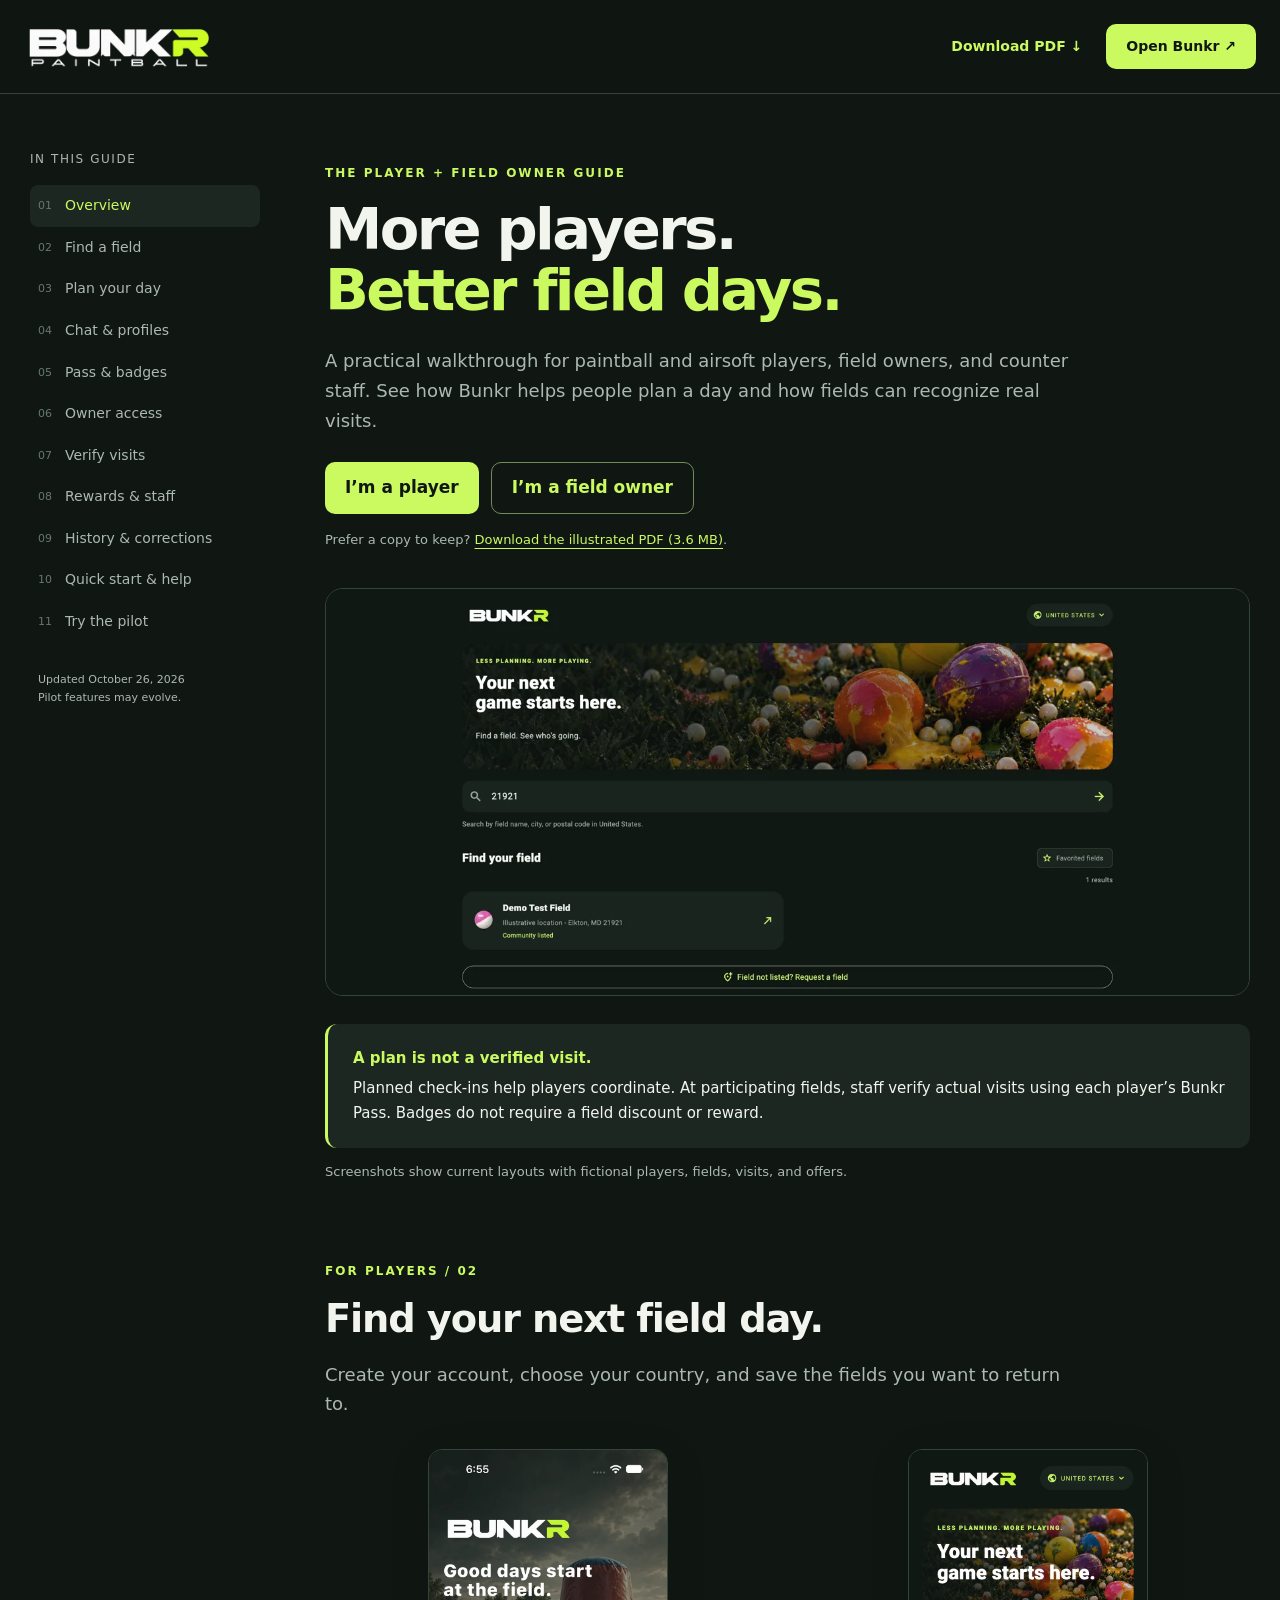
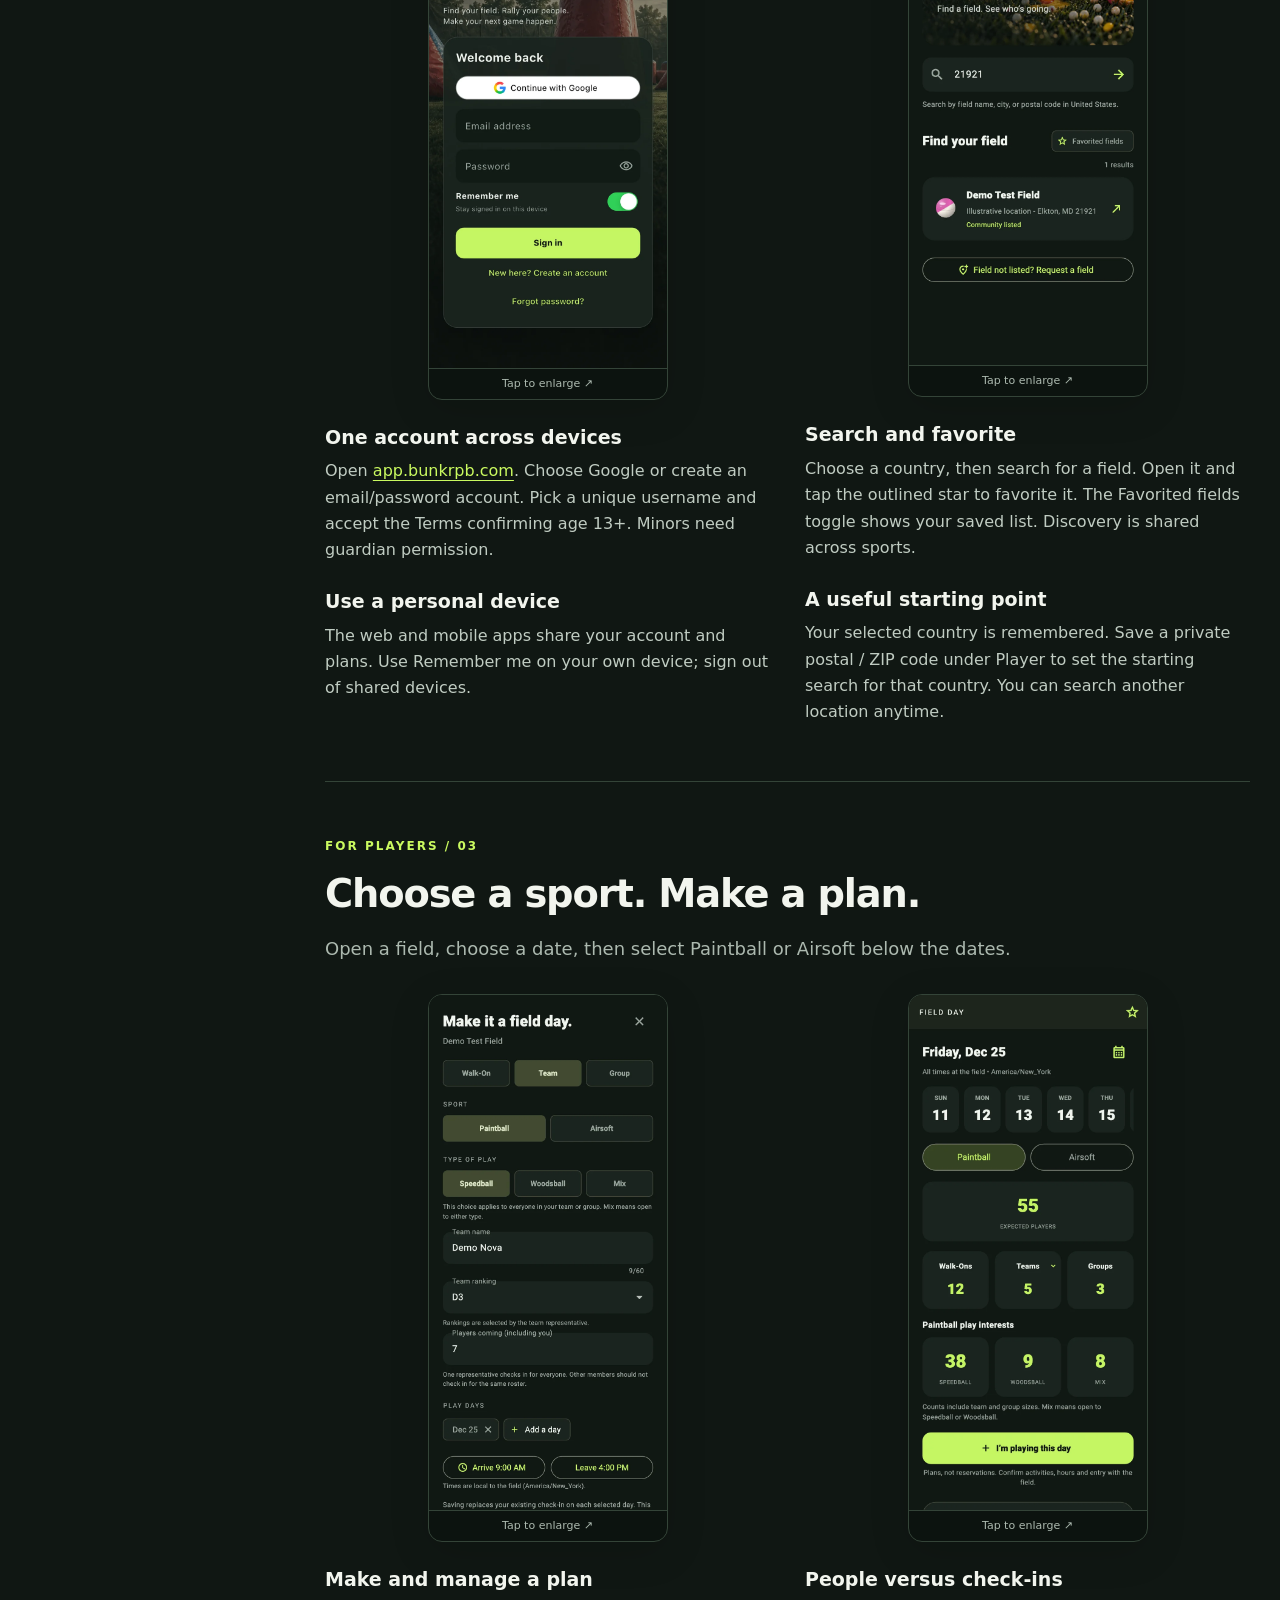
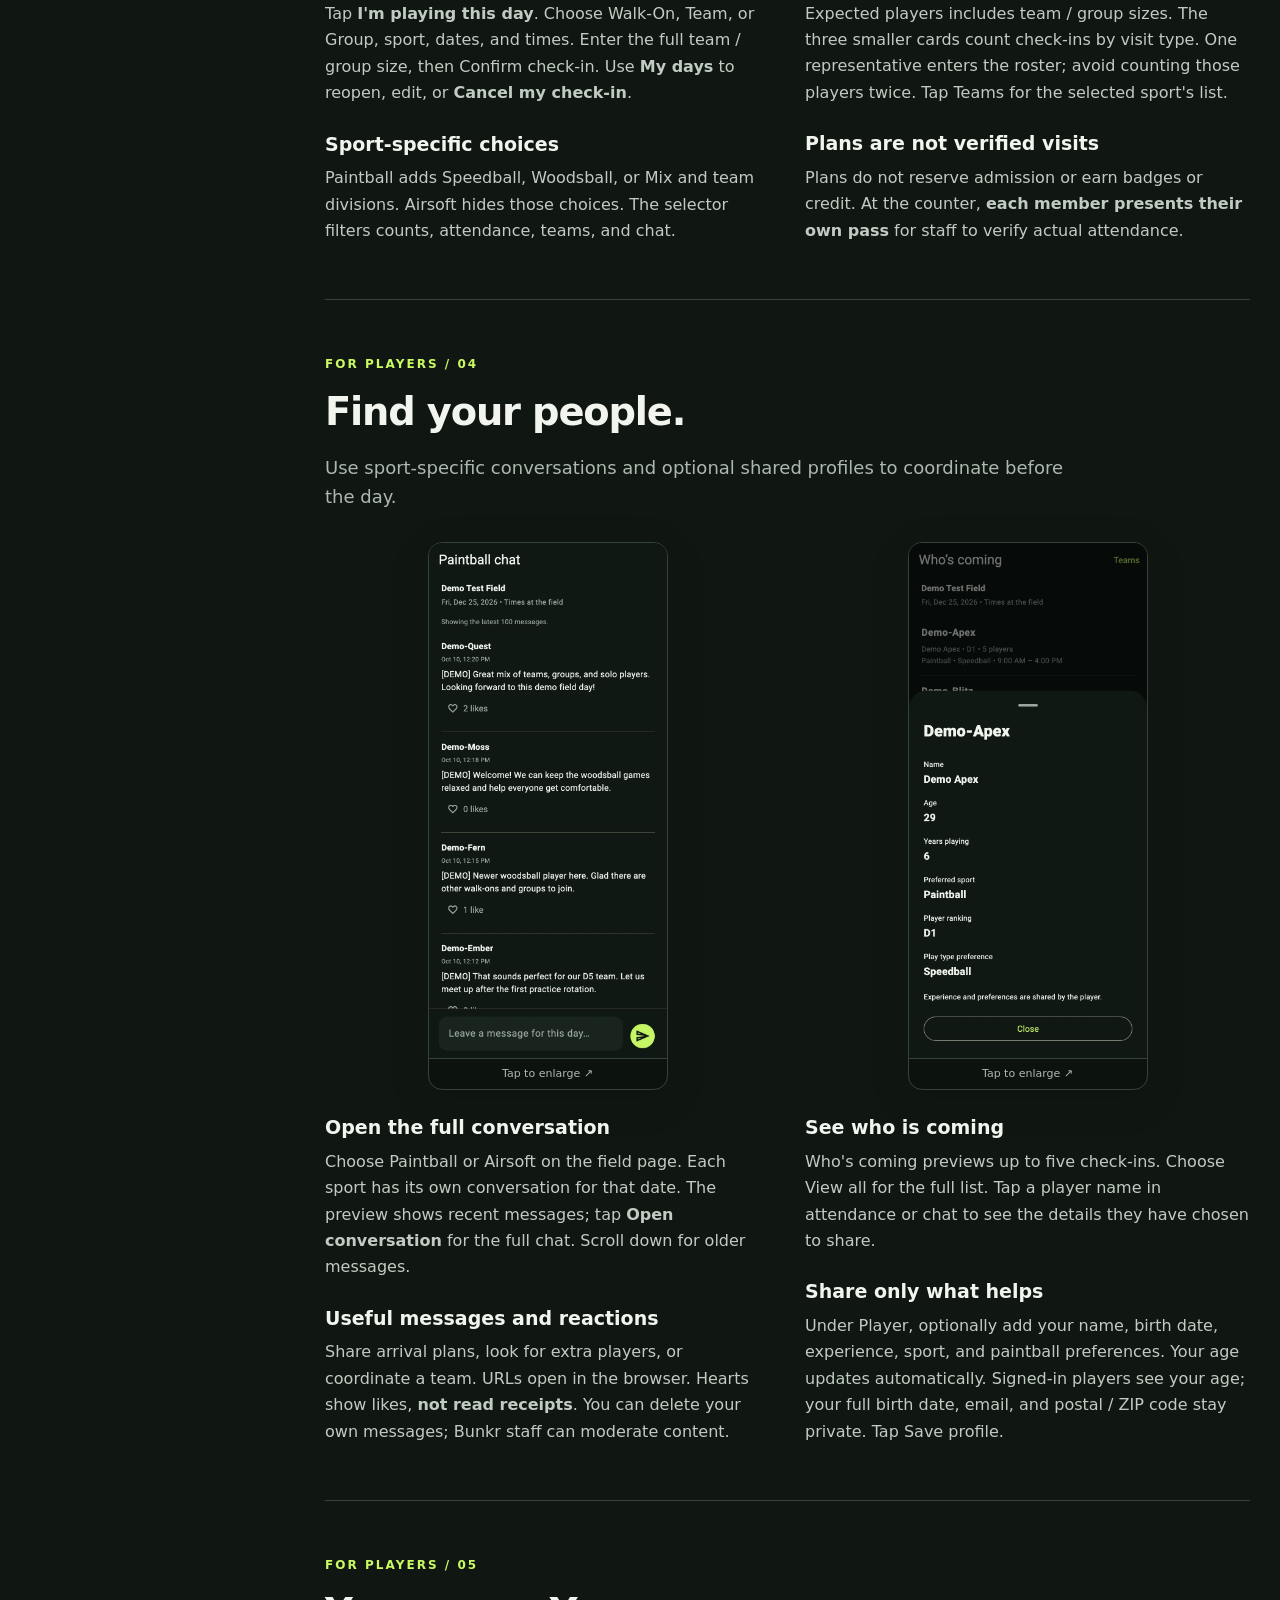
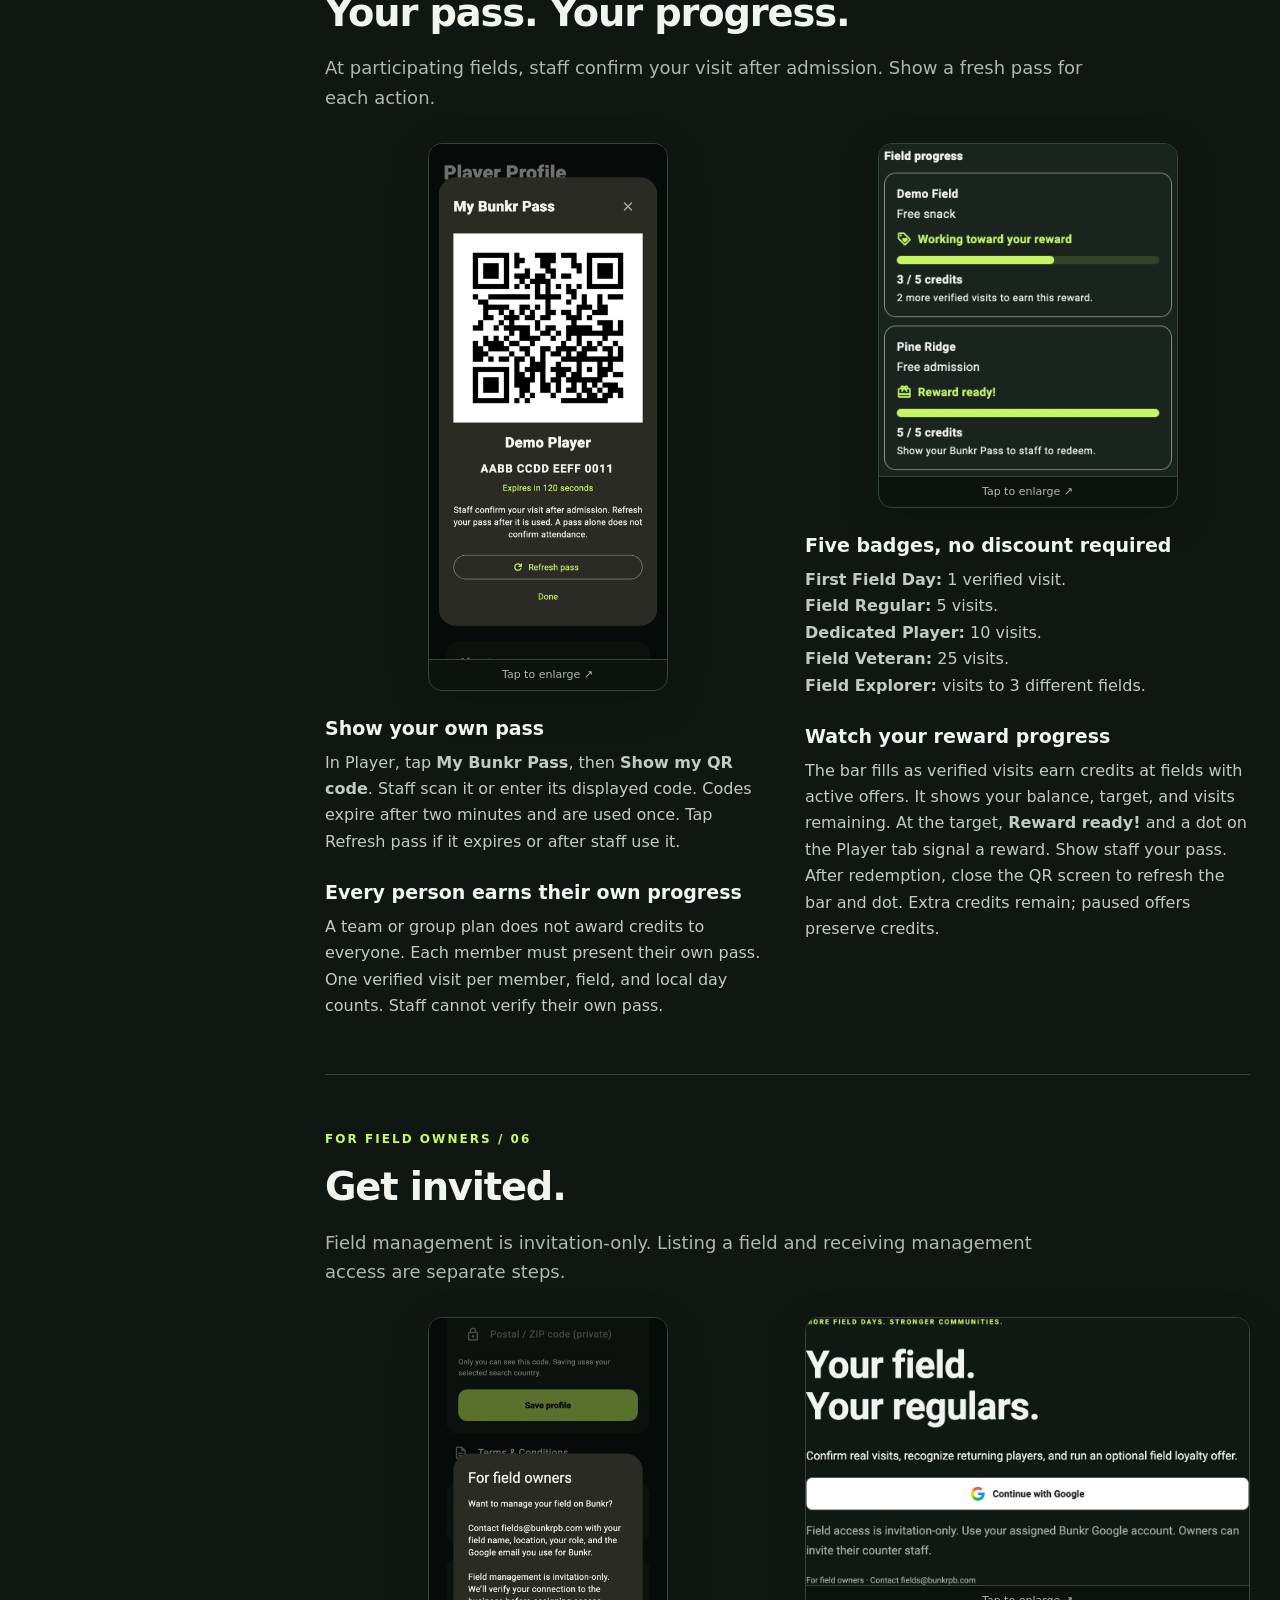
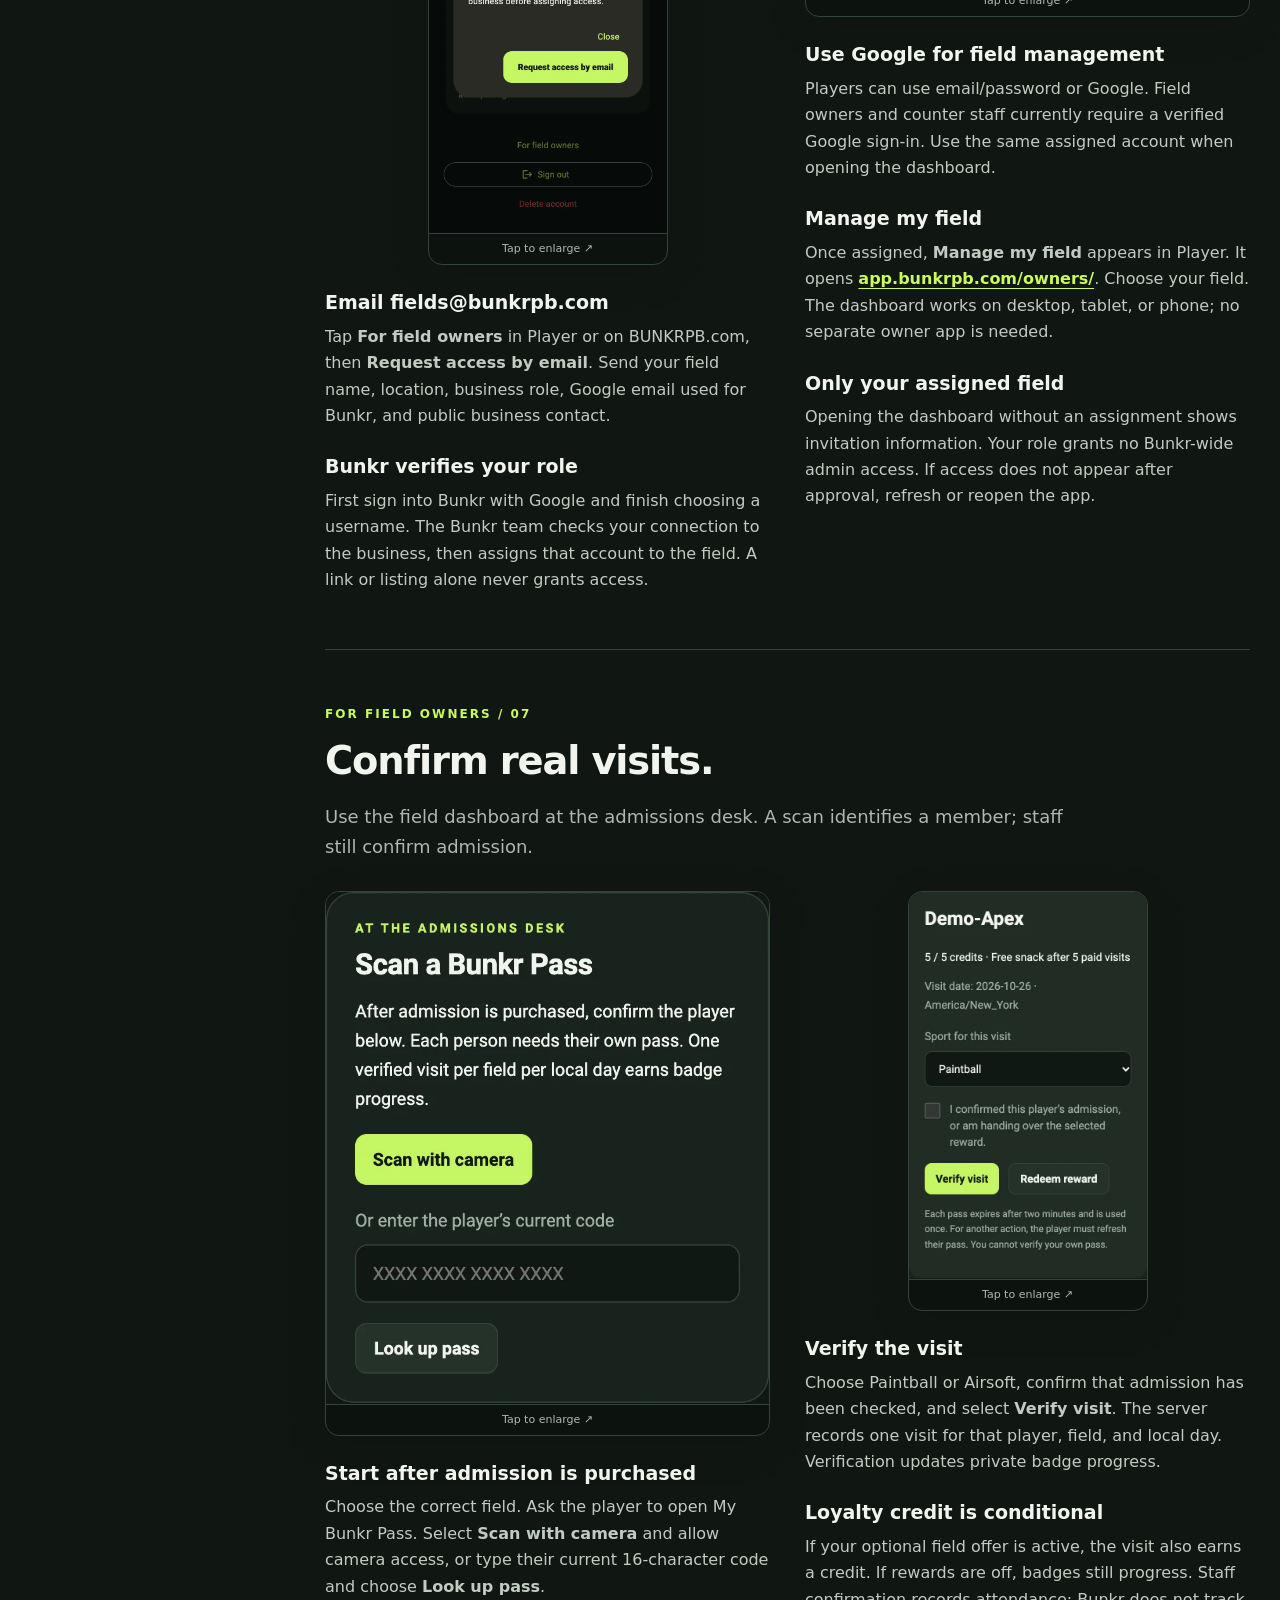
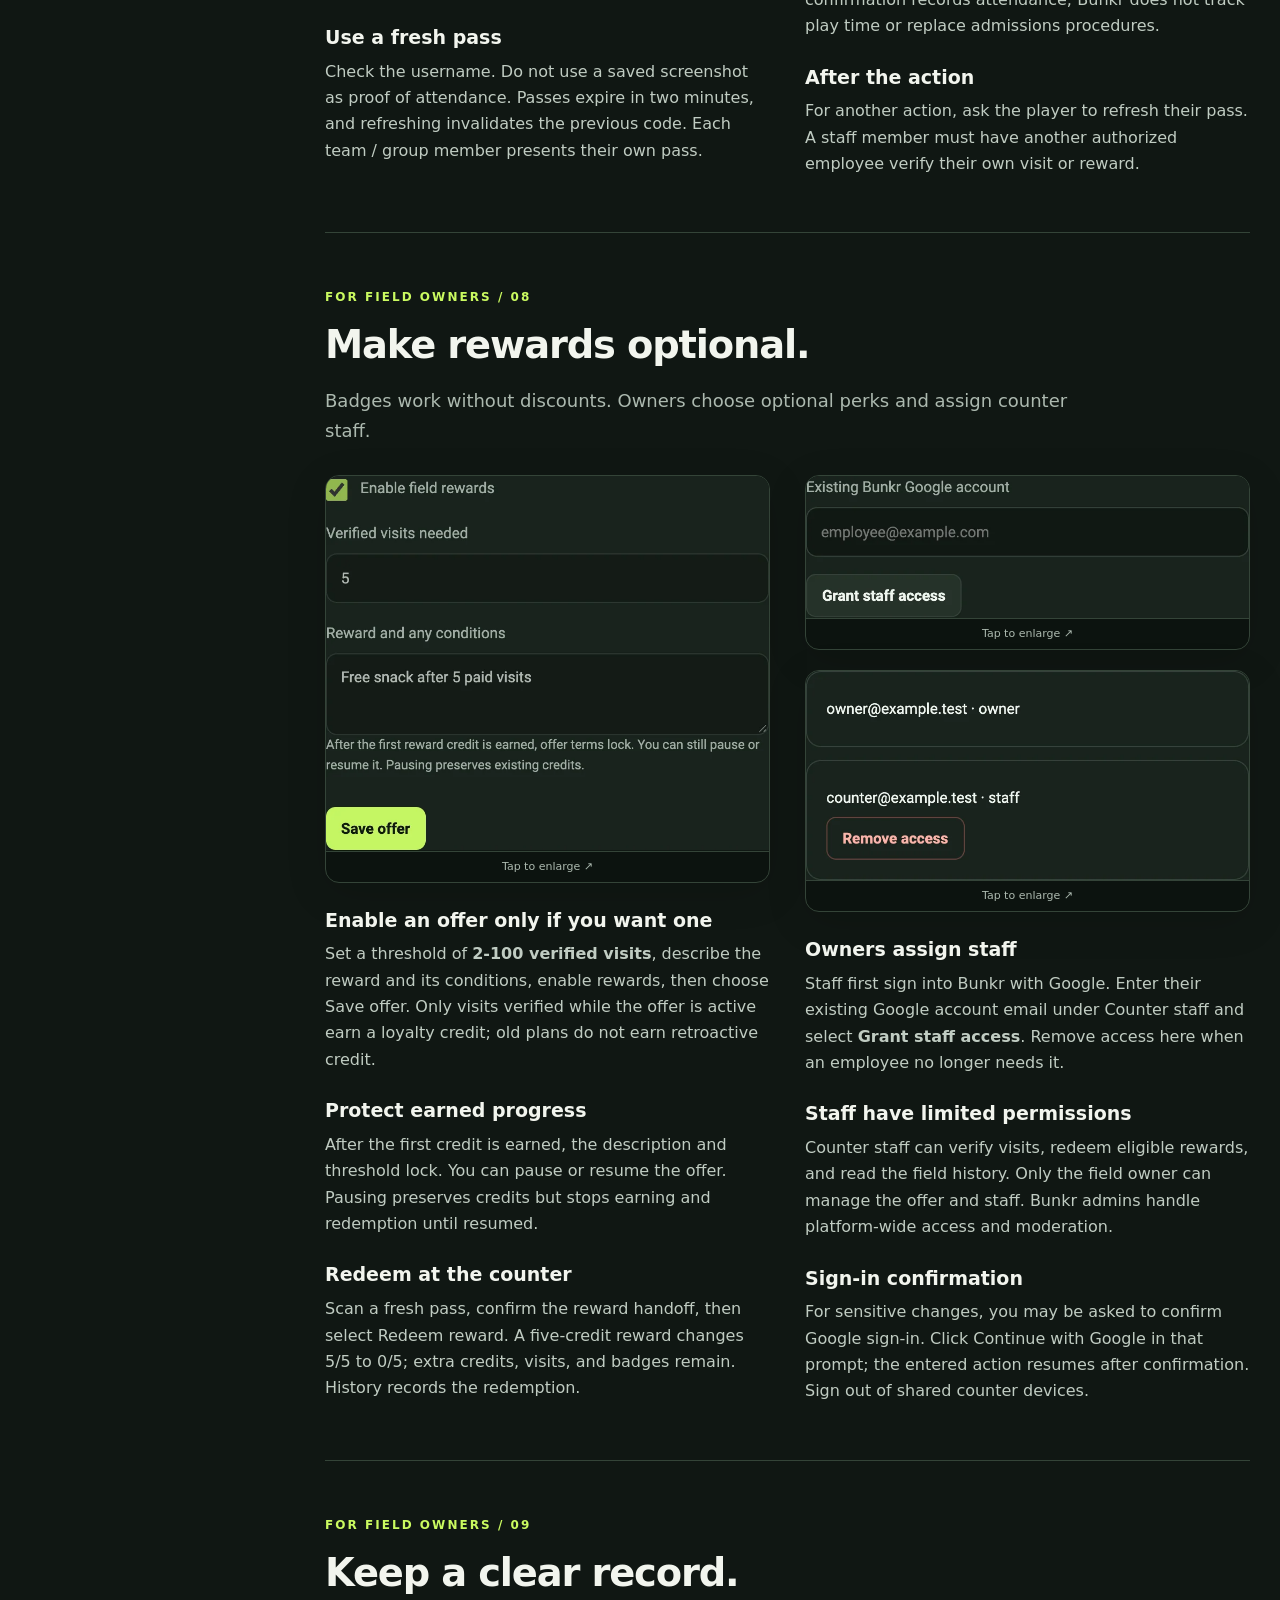
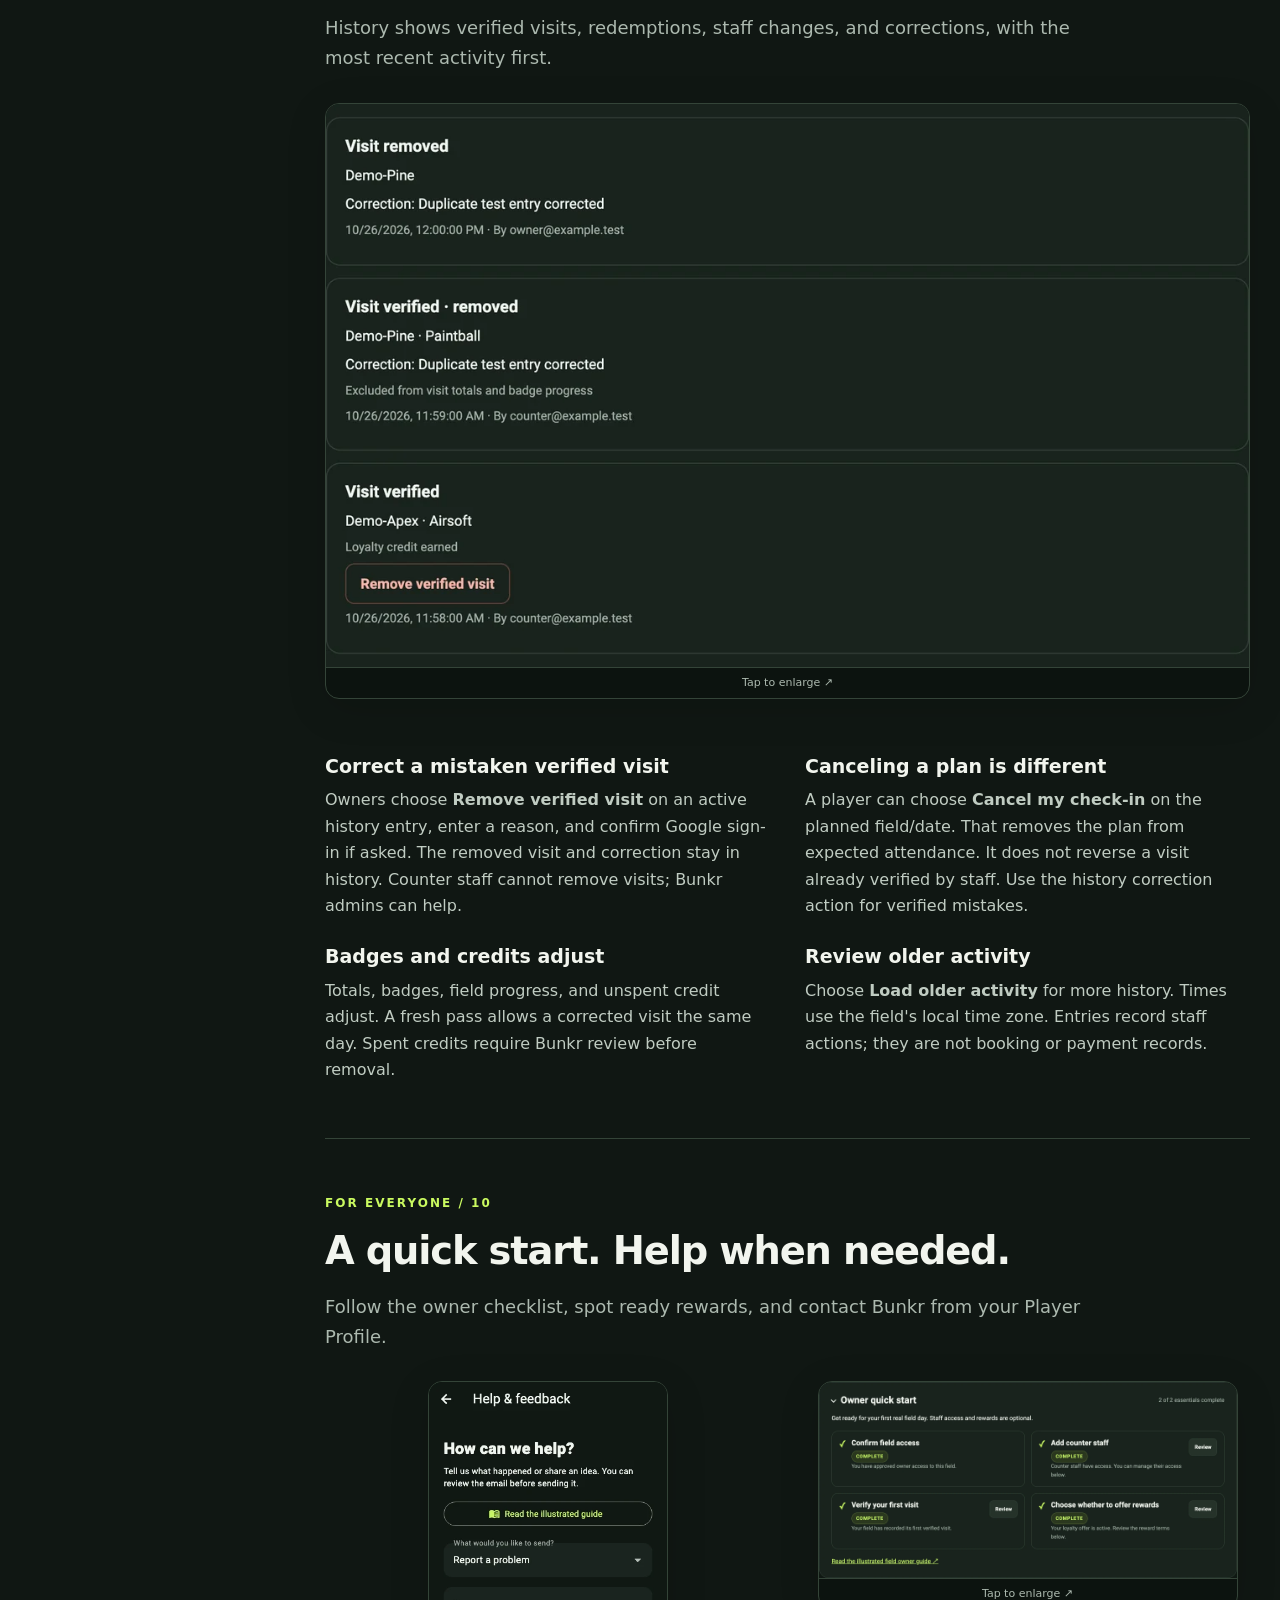
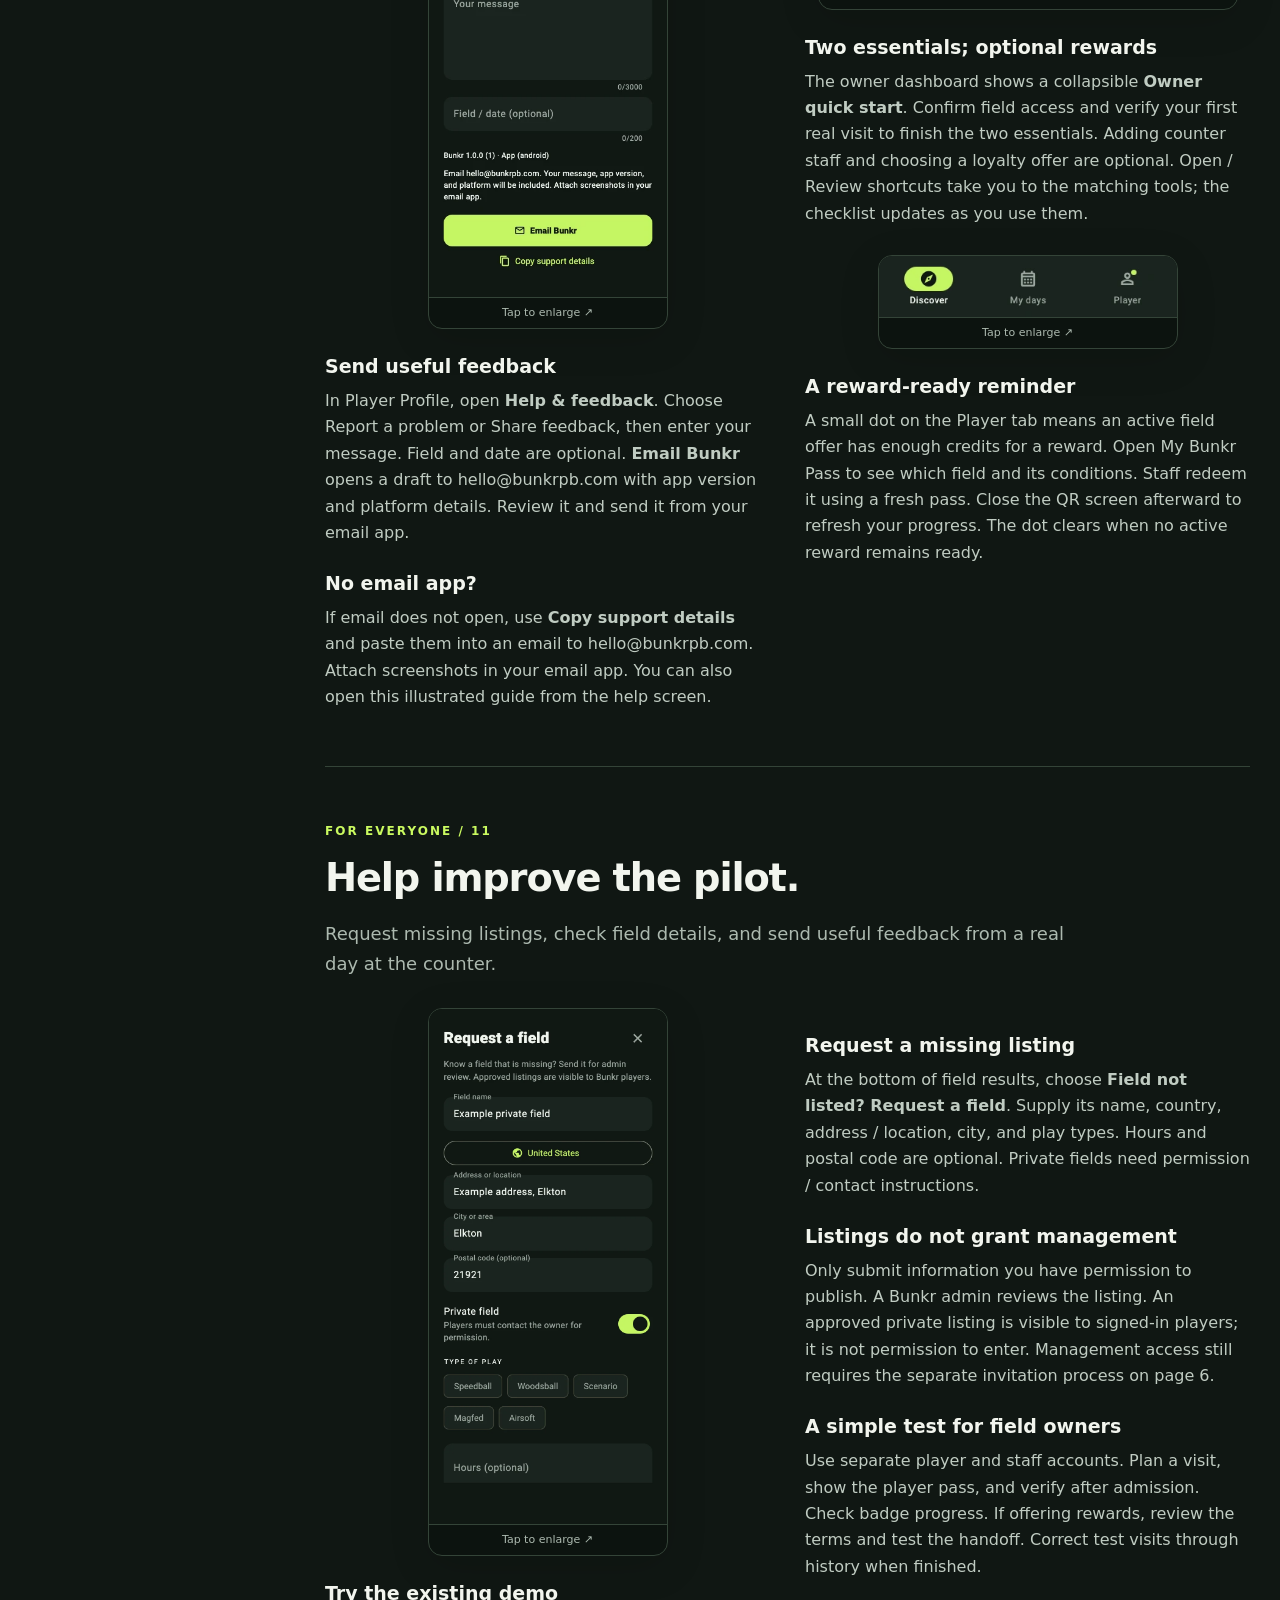
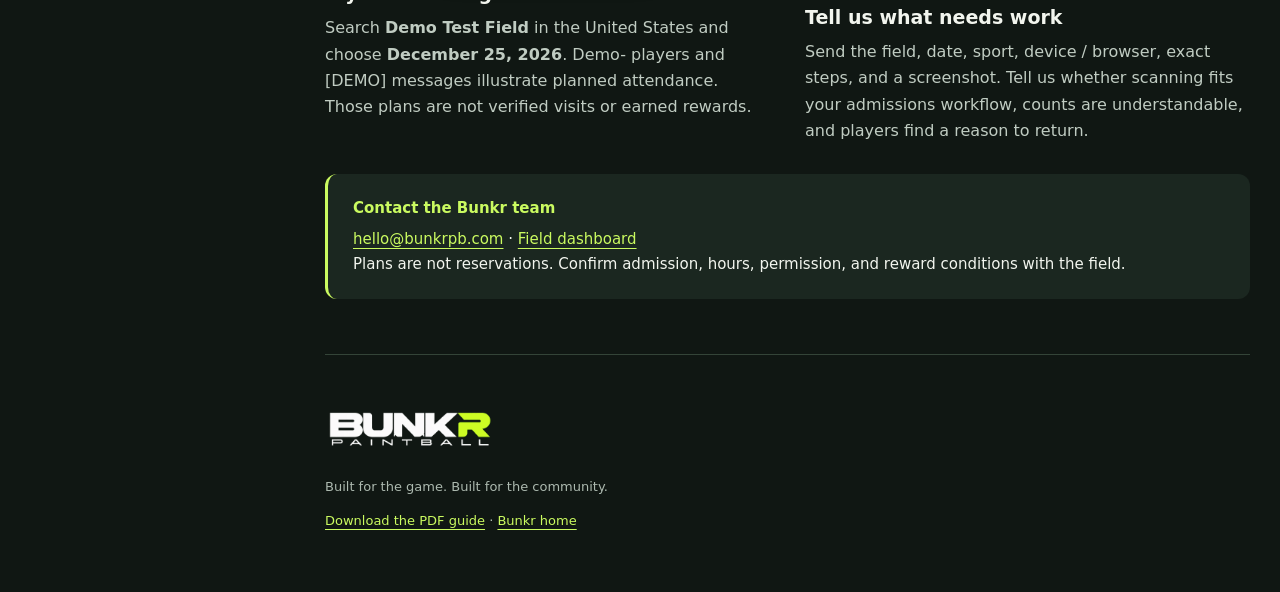
==== commit 259e7c13: "Update guides with owner quick start, reward reminders, and support" ====
--- a/guide/index.html
+++ b/guide/index.html
@@ -1,8 +1,8 @@
 <!doctype html>
 <html lang="en"><head><meta charset="utf-8"><meta name="viewport" content="width=device-width,initial-scale=1">
 <title>Bunkr Guide | Players & Field Owners</title><meta name="description" content="Learn how to plan paintball and airsoft days, use your Bunkr Pass, verify field visits, earn badges, and manage optional field rewards. An illustrated guide for players and field owners.">
-<meta name="theme-color" content="#101713"><link rel="canonical" href="https://bunkrpb.com/guide/"><link rel="icon" href="../assets/app-icon.png"><link rel="stylesheet" href="guide.css?v=reward-image-size-2">
+<meta name="theme-color" content="#101713"><link rel="canonical" href="https://bunkrpb.com/guide/"><link rel="icon" href="../assets/app-icon.png"><link rel="stylesheet" href="guide.css?v=quickstart-help-1">
 <meta property="og:title" content="Bunkr | Player & Field Owner Guide"><meta property="og:description" content="Read the illustrated guide online. Find fields, plan a day, use your pass, and learn the field-owner tools."><meta property="og:url" content="https://bunkrpb.com/guide/"><meta property="og:type" content="website"><meta property="og:image" content="https://bunkrpb.com/assets/bunkr-hero.png"></head>
 <body><a class="skip" href="#main">Skip to guide</a><header class="topbar"><a href="/" aria-label="Bunkr home"><img src="images/logo.webp" alt="BUNKR Paintball" width="900" height="300"></a><nav aria-label="Guide actions"><a href="../Bunkr-Field-Owner-Guide.pdf">Download PDF <span aria-hidden="true">↓</span></a><a class="button" href="https://app.bunkrpb.com/">Open Bunkr ↗</a></nav></header>
-<div class="layout"><aside><details open><summary>In this guide</summary><nav aria-label="Guide contents"><a href="#start"><span>01</span>Overview</a><a href="#find-a-field"><span>02</span>Find a field</a><a href="#plan-your-day"><span>03</span>Plan your day</a><a href="#community"><span>04</span>Chat & profiles</a><a href="#bunkr-pass"><span>05</span>Pass & badges</a><a href="#owner-access"><span>06</span>Owner access</a><a href="#verify-visits"><span>07</span>Verify visits</a><a href="#rewards-and-staff"><span>08</span>Rewards & staff</a><a href="#history"><span>09</span>History & corrections</a><a href="#pilot"><span>10</span>Try the pilot</a></nav></details><p class="updated">Updated October 26, 2026<br>Pilot features may evolve.</p></aside><main id="main"><section id="start" class="hero"><p class="eyebrow">The player + field owner guide</p><h1>More players.<br><em>Better field days.</em></h1><p class="intro">A practical walkthrough for paintball and airsoft players, field owners, and counter staff. See how Bunkr helps people plan a day and how fields can recognize real visits.</p><div class="hero-actions"><a class="button" href="#find-a-field">I’m a player</a><a class="button secondary" href="#owner-access">I’m a field owner</a></div><p class="download-hint">Prefer a copy to keep? <a href="../Bunkr-Field-Owner-Guide.pdf" download>Download the illustrated PDF (3.6 MB)</a>.</p><img class="overview" src="images/overview.webp" alt="Bunkr field discovery page with a search bar and field listing" width="1400" height="624"><div class="note"><strong>A plan is not a verified visit.</strong><p>Planned check-ins help players coordinate. At participating fields, staff verify actual visits using each player’s Bunkr Pass. Badges do not require a field discount or reward.</p></div><p class="example-note">Screenshots show current layouts with fictional players, fields, visits, and offers.</p></section><section id="find-a-field" class="guide-section"><p class="eyebrow">For players / 02</p><h2>Find your next field day.</h2><p class="section-lead">Create your account, choose your country, and save the fields you want to return to.</p><div class="columns"><div class="guide-column"><button class="screenshot phone" data-image="images/iphone-simulator-latest.webp" aria-label="Enlarge screenshot: Find your next field day."><img src="images/iphone-simulator-latest.webp" alt="Bunkr find a field screen example" width="782" height="1700" loading="lazy"><span>Tap to enlarge ↗</span></button><div class="step"><h3>One account across devices</h3><p>Open <a href="https://app.bunkrpb.com/">app.bunkrpb.com</a>. Choose Google or create an email/password account. Pick a unique username and accept the Terms confirming age 13+. Minors need guardian permission.</p></div><div class="step"><h3>Use a personal device</h3><p>The web and mobile apps share your account and plans. Use Remember me on your own device; sign out of shared devices.</p></div></div><div class="guide-column"><button class="screenshot phone" data-image="images/guide-current-discover.webp" aria-label="Enlarge screenshot: Find your next field day."><img src="images/guide-current-discover.webp" alt="Bunkr find a field screen example" width="780" height="1688" loading="lazy"><span>Tap to enlarge ↗</span></button><div class="step"><h3>Search and favorite</h3><p>Choose a country, then search for a field. Open it and tap the outlined star to favorite it. The Favorited fields toggle shows your saved list. Discovery is shared across sports.</p></div><div class="step"><h3>A useful starting point</h3><p>Your selected country is remembered. Save a private postal / ZIP code under Player to set the starting search for that country. You can search another location anytime.</p></div></div></div></section><section id="plan-your-day" class="guide-section"><p class="eyebrow">For players / 03</p><h2>Choose a sport. Make a plan.</h2><p class="section-lead">Open a field, choose a date, then select Paintball or Airsoft below the dates.</p><div class="columns"><div class="guide-column"><button class="screenshot phone" data-image="images/guide-current-checkin.webp" aria-label="Enlarge screenshot: Choose a sport. Make a plan."><img src="images/guide-current-checkin.webp" alt="Bunkr plan your day screen example" width="785" height="1700" loading="lazy"><span>Tap to enlarge ↗</span></button><div class="step"><h3>Make and manage a plan</h3><p>Tap <b>I'm playing this day</b>. Choose Walk-On, Team, or Group, sport, dates, and times. Enter the full team / group size, then Confirm check-in. Use <b>My days</b> to reopen, edit, or <b>Cancel my check-in</b>.</p></div><div class="step"><h3>Sport-specific choices</h3><p>Paintball adds Speedball, Woodsball, or Mix and team divisions. Airsoft hides those choices. The selector filters counts, attendance, teams, and chat.</p></div></div><div class="guide-column"><button class="screenshot phone" data-image="images/guide-current-day.webp" aria-label="Enlarge screenshot: Choose a sport. Make a plan."><img src="images/guide-current-day.webp" alt="Bunkr plan your day screen example" width="780" height="1688" loading="lazy"><span>Tap to enlarge ↗</span></button><div class="step"><h3>People versus check-ins</h3><p>Expected players includes team / group sizes. The three smaller cards count check-ins by visit type. One representative enters the roster; avoid counting those players twice. Tap Teams for the selected sport's list.</p></div><div class="step"><h3>Plans are not verified visits</h3><p>Plans do not reserve admission or earn badges or credit. At the counter, <b>each member presents their own pass</b> for staff to verify actual attendance.</p></div></div></div></section><section id="community" class="guide-section"><p class="eyebrow">For players / 04</p><h2>Find your people.</h2><p class="section-lead">Use sport-specific conversations and optional shared profiles to coordinate before the day.</p><div class="columns"><div class="guide-column"><button class="screenshot phone" data-image="images/guide-current-conversation.webp" aria-label="Enlarge screenshot: Find your people."><img src="images/guide-current-conversation.webp" alt="Bunkr chat &amp; profiles screen example" width="780" height="1688" loading="lazy"><span>Tap to enlarge ↗</span></button><div class="step"><h3>Open the full conversation</h3><p>Choose Paintball or Airsoft on the field page. Each sport has its own conversation for that date. The preview shows recent messages; tap <b>Open conversation</b> for the full chat. Scroll down for older messages.</p></div><div class="step"><h3>Useful messages and reactions</h3><p>Share arrival plans, look for extra players, or coordinate a team. URLs open in the browser. Hearts show likes, <b>not read receipts</b>. You can delete your own messages; Bunkr staff can moderate content.</p></div></div><div class="guide-column"><button class="screenshot phone" data-image="images/guide-current-player-details.webp" aria-label="Enlarge screenshot: Find your people."><img src="images/guide-current-player-details.webp" alt="Bunkr chat &amp; profiles screen example" width="780" height="1688" loading="lazy"><span>Tap to enlarge ↗</span></button><div class="step"><h3>See who is coming</h3><p>Who's coming previews up to five check-ins. Choose View all for the full list. Tap a player name in attendance or chat to see the details they have chosen to share.</p></div><div class="step"><h3>Share only what helps</h3><p>Under Player, add an optional name, age, years playing, and preferred sport. Paintball profiles can include rank and play preference. Save changes with Save profile. Your email and postal / ZIP code stay private.</p></div></div></div></section><section id="bunkr-pass" class="guide-section"><p class="eyebrow">For players / 05</p><h2>Your pass. Your progress.</h2><p class="section-lead">At participating fields, staff confirm your visit after admission. Show a fresh pass for each action.</p><div class="columns"><div class="guide-column"><button class="screenshot phone" data-image="images/guide-2026-pass-code.webp" aria-label="Enlarge screenshot: Your pass. Your progress."><img src="images/guide-2026-pass-code.webp" alt="Bunkr pass &amp; badges screen example" width="780" height="1688" loading="lazy"><span>Tap to enlarge ↗</span></button><div class="step"><h3>Show your own pass</h3><p>In Player, tap <b>My Bunkr Pass</b>, then <b>Show my QR code</b>. Staff scan it or enter its displayed code. Codes expire after two minutes and are used once. Tap Refresh pass if it expires or after staff use it.</p></div><div class="step"><h3>Every person earns their own progress</h3><p>A team or group plan does not award credits to everyone. Each member must present their own pass. One verified visit per member, field, and local day counts. Staff cannot verify their own pass.</p></div></div><div class="guide-column"><button class="screenshot reward-progress" data-image="images/reward-progress.webp" aria-label="Enlarge reward progress bars"><img src="images/reward-progress.webp" alt="Example field reward progress: 3 of 5 credits and a full bar marked Reward ready" width="708" height="790" loading="lazy"><span>Tap to enlarge ↗</span></button><div class="step"><h3>Five badges, no discount required</h3><p><b>First Field Day:</b> 1 verified visit.<br><b>Field Regular:</b> 5 visits.<br><b>Dedicated Player:</b> 10 visits.<br><b>Field Veteran:</b> 25 visits.<br><b>Field Explorer:</b> visits to 3 different fields.</p></div><div class="step"><h3>Watch your reward progress</h3><p>For fields with rewards, the bar fills as verified visits earn credits. It shows your balance, target, and visits remaining. At the target, <b>Reward ready!</b> tells you to show your pass to staff. Close the QR screen after redemption to refresh progress. Paused offers keep credits; badges work without an offer.</p></div></div></div></section><section id="owner-access" class="guide-section"><p class="eyebrow">For field owners / 06</p><h2>Get invited.</h2><p class="section-lead">Field management is invitation-only. Listing a field and receiving management access are separate steps.</p><div class="columns"><div class="guide-column"><button class="screenshot phone" data-image="images/guide-2026-owner-contact.webp" aria-label="Enlarge screenshot: Get invited."><img src="images/guide-2026-owner-contact.webp" alt="Bunkr owner access screen example" width="780" height="1688" loading="lazy"><span>Tap to enlarge ↗</span></button><div class="step"><h3>Email fields@bunkrpb.com</h3><p>Tap <b>For field owners</b> in Player or on BUNKRPB.com, then <b>Request access by email</b>. Send your field name, location, business role, Google email used for Bunkr, and public business contact.</p></div><div class="step"><h3>Bunkr verifies your role</h3><p>First sign into Bunkr with Google and finish choosing a username. The Bunkr team checks your connection to the business, then assigns that account to the field. A link or listing alone never grants access.</p></div></div><div class="guide-column"><button class="screenshot wide" data-image="images/guide-2026-owner-login.webp" aria-label="Enlarge screenshot: Get invited."><img src="images/guide-2026-owner-login.webp" alt="Bunkr owner access screen example" width="1100" height="663" loading="lazy"><span>Tap to enlarge ↗</span></button><div class="step"><h3>Use Google for field management</h3><p>Players can use email/password or Google. Field owners and counter staff currently require a verified Google sign-in. Use the same assigned account when opening the dashboard.</p></div><div class="step"><h3>Manage my field</h3><p>Once assigned, <b>Manage my field</b> appears in Player. It opens <a href="https://app.bunkrpb.com/owners/"><b>app.bunkrpb.com/owners/</b></a>. Choose your field. The dashboard works on desktop, tablet, or phone; no separate owner app is needed.</p></div><div class="step"><h3>Only your assigned field</h3><p>Opening the dashboard without an assignment shows invitation information. Your role grants no Bunkr-wide admin access. If access does not appear after approval, refresh or reopen the app.</p></div></div></div></section><section id="verify-visits" class="guide-section"><p class="eyebrow">For field owners / 07</p><h2>Confirm real visits.</h2><p class="section-lead">Use the field dashboard at the admissions desk. A scan identifies a member; staff still confirm admission.</p><div class="columns"><div class="guide-column"><button class="screenshot wide" data-image="images/guide-2026-counter.webp" aria-label="Enlarge screenshot: Confirm real visits."><img src="images/guide-2026-counter.webp" alt="Bunkr verify visits screen example" width="700" height="808" loading="lazy"><span>Tap to enlarge ↗</span></button><div class="step"><h3>Start after admission is purchased</h3><p>Choose the correct field. Ask the player to open My Bunkr Pass. Select <b>Scan with camera</b> and allow camera access, or type their current 16-character code and choose <b>Look up pass</b>.</p></div><div class="step"><h3>Use a fresh pass</h3><p>Check the username. Do not use a saved screenshot as proof of attendance. Passes expire in two minutes, and refreshing invalidates the previous code. Each team / group member presents their own pass.</p></div></div><div class="guide-column"><button class="screenshot phone" data-image="images/guide-2026-player-confirm.webp" aria-label="Enlarge screenshot: Confirm real visits."><img src="images/guide-2026-player-confirm.webp" alt="Bunkr verify visits screen example" width="608" height="988" loading="lazy"><span>Tap to enlarge ↗</span></button><div class="step"><h3>Verify the visit</h3><p>Choose Paintball or Airsoft, confirm that admission has been checked, and select <b>Verify visit</b>. The server records one visit for that player, field, and local day. Verification updates private badge progress.</p></div><div class="step"><h3>Loyalty credit is conditional</h3><p>If your optional field offer is active, the visit also earns a credit. If rewards are off, badges still progress. Staff confirmation records attendance; Bunkr does not track play time or replace admissions procedures.</p></div><div class="step"><h3>After the action</h3><p>For another action, ask the player to refresh their pass. A staff member must have another authorized employee verify their own visit or reward.</p></div></div></div></section><section id="rewards-and-staff" class="guide-section"><p class="eyebrow">For field owners / 08</p><h2>Make rewards optional.</h2><p class="section-lead">Badges work without discounts. Owners choose optional perks and assign counter staff.</p><div class="columns"><div class="guide-column"><button class="screenshot wide" data-image="images/guide-2026-offer.webp" aria-label="Enlarge screenshot: Make rewards optional."><img src="images/guide-2026-offer.webp" alt="Bunkr rewards &amp; staff screen example" width="826" height="698" loading="lazy"><span>Tap to enlarge ↗</span></button><div class="step"><h3>Enable an offer only if you want one</h3><p>Set a threshold of <b>2-100 verified visits</b>, describe the reward and its conditions, enable rewards, then choose Save offer. Only visits verified while the offer is active earn a loyalty credit; old plans do not earn retroactive credit.</p></div><div class="step"><h3>Protect earned progress</h3><p>After the first credit is earned, the description and threshold lock. You can pause or resume the offer. Pausing preserves credits but stops earning and redemption until resumed.</p></div><div class="step"><h3>Redeem at the counter</h3><p>Scan a fresh pass, confirm the reward handoff, then select Redeem reward. A five-credit reward changes 5/5 to 0/5; extra credits, visits, and badges remain. History records the redemption.</p></div></div><div class="guide-column"><button class="screenshot wide" data-image="images/guide-2026-staff.webp" aria-label="Enlarge screenshot: Make rewards optional."><img src="images/guide-2026-staff.webp" alt="Bunkr rewards &amp; staff screen example" width="826" height="264" loading="lazy"><span>Tap to enlarge ↗</span></button><button class="screenshot wide" data-image="images/guide-2026-staff-list.webp" aria-label="Enlarge screenshot: Make rewards optional."><img src="images/guide-2026-staff-list.webp" alt="Bunkr rewards &amp; staff screen example" width="826" height="390" loading="lazy"><span>Tap to enlarge ↗</span></button><div class="step"><h3>Owners assign staff</h3><p>Staff first sign into Bunkr with Google. Enter their existing Google account email under Counter staff and select <b>Grant staff access</b>. Remove access here when an employee no longer needs it.</p></div><div class="step"><h3>Staff have limited permissions</h3><p>Counter staff can verify visits, redeem eligible rewards, and read the field history. Only the field owner can manage the offer and staff. Bunkr admins handle platform-wide access and moderation.</p></div><div class="step"><h3>Sign-in confirmation</h3><p>For sensitive changes, you may be asked to confirm Google sign-in. Click Continue with Google in that prompt; the entered action resumes after confirmation. Sign out of shared counter devices.</p></div></div></div></section><section id="history" class="guide-section"><p class="eyebrow">For field owners / 09</p><h2>Keep a clear record.</h2><p class="section-lead">History shows verified visits, redemptions, staff changes, and corrections, with the most recent activity first.</p><button class="screenshot wide" data-image="images/guide-2026-history.webp" aria-label="Enlarge screenshot: Keep a clear record."><img src="images/guide-2026-history.webp" alt="Bunkr history &amp; corrections screen example" width="1100" height="671" loading="lazy"><span>Tap to enlarge ↗</span></button><div class="columns"><div><div class="step"><h3>Correct a mistaken verified visit</h3><p>Owners choose <b>Remove verified visit</b> on an active history entry, enter a reason, and confirm Google sign-in if asked. The removed visit and correction stay in history. Counter staff cannot remove visits; Bunkr admins can help.</p></div><div class="step"><h3>Badges and credits adjust</h3><p>Totals, badges, field progress, and unspent credit adjust. A fresh pass allows a corrected visit the same day. Spent credits require Bunkr review before removal.</p></div></div><div><div class="step"><h3>Canceling a plan is different</h3><p>A player can choose <b>Cancel my check-in</b> on the planned field/date. That removes the plan from expected attendance. It does not reverse a visit already verified by staff. Use the history correction action for verified mistakes.</p></div><div class="step"><h3>Review older activity</h3><p>Choose <b>Load older activity</b> for more history. Times use the field's local time zone. Entries record staff actions; they are not booking or payment records.</p></div></div></div></section><section id="pilot" class="guide-section"><p class="eyebrow">For everyone / 10</p><h2>Help improve the pilot.</h2><p class="section-lead">Request missing listings, check field details, and send useful feedback from a real day at the counter.</p><div class="columns"><div class="guide-column"><button class="screenshot phone" data-image="images/guide-current-request.webp" aria-label="Enlarge screenshot: Help improve the pilot."><img src="images/guide-current-request.webp" alt="Bunkr try the pilot screen example" width="780" height="1688" loading="lazy"><span>Tap to enlarge ↗</span></button><div class="step"><h3>Try the existing demo</h3><p>Search <b>Demo Test Field</b> in the United States and choose <b>December 25, 2026</b>. Demo- players and [DEMO] messages illustrate planned attendance. Those plans are not verified visits or earned rewards.</p></div></div><div class="guide-column"><div class="step"><h3>Request a missing listing</h3><p>At the bottom of field results, choose <b>Field not listed? Request a field</b>. Supply its name, country, address / location, city, and play types. Hours and postal code are optional. Private fields need permission / contact instructions.</p></div><div class="step"><h3>Listings do not grant management</h3><p>Only submit information you have permission to publish. A Bunkr admin reviews the listing. An approved private listing is visible to signed-in players; it is not permission to enter. Management access still requires the separate invitation process on page 6.</p></div><div class="step"><h3>A simple test for field owners</h3><p>Use separate player and staff accounts. Plan a visit, show the player pass, and verify after admission. Check badge progress. If offering rewards, review the terms and test the handoff. Correct test visits through history when finished.</p></div><div class="step"><h3>Tell us what needs work</h3><p>Send the field, date, sport, device / browser, exact steps, and a screenshot. Tell us whether scanning fits your admissions workflow, counts are understandable, and players find a reason to return.</p></div></div></div><div class="note"><strong>Contact the Bunkr team</strong><p><a href="mailto:hello@bunkrpb.com">hello@bunkrpb.com</a> · <a href="https://app.bunkrpb.com/owners/">Field dashboard</a></p>Plans are not reservations. Confirm admission, hours, permission, and reward conditions with the field.</div></section><footer><img src="images/logo.webp" alt="BUNKR Paintball" width="240" height="80"><p>Built for the game. Built for the community.</p><a href="../Bunkr-Field-Owner-Guide.pdf">Download the PDF guide</a> · <a href="/">Bunkr home</a></footer></main></div>
+<div class="layout"><aside><details open><summary>In this guide</summary><nav aria-label="Guide contents"><a href="#start"><span>01</span>Overview</a><a href="#find-a-field"><span>02</span>Find a field</a><a href="#plan-your-day"><span>03</span>Plan your day</a><a href="#community"><span>04</span>Chat & profiles</a><a href="#bunkr-pass"><span>05</span>Pass & badges</a><a href="#owner-access"><span>06</span>Owner access</a><a href="#verify-visits"><span>07</span>Verify visits</a><a href="#rewards-and-staff"><span>08</span>Rewards & staff</a><a href="#history"><span>09</span>History & corrections</a><a href="#help-and-quickstart"><span>10</span>Quick start & help</a><a href="#pilot"><span>11</span>Try the pilot</a></nav></details><p class="updated">Updated October 26, 2026<br>Pilot features may evolve.</p></aside><main id="main"><section id="start" class="hero"><p class="eyebrow">The player + field owner guide</p><h1>More players.<br><em>Better field days.</em></h1><p class="intro">A practical walkthrough for paintball and airsoft players, field owners, and counter staff. See how Bunkr helps people plan a day and how fields can recognize real visits.</p><div class="hero-actions"><a class="button" href="#find-a-field">I’m a player</a><a class="button secondary" href="#owner-access">I’m a field owner</a></div><p class="download-hint">Prefer a copy to keep? <a href="../Bunkr-Field-Owner-Guide.pdf" download>Download the illustrated PDF (3.6 MB)</a>.</p><img class="overview" src="images/overview.webp" alt="Bunkr field discovery page with a search bar and field listing" width="1400" height="624"><div class="note"><strong>A plan is not a verified visit.</strong><p>Planned check-ins help players coordinate. At participating fields, staff verify actual visits using each player’s Bunkr Pass. Badges do not require a field discount or reward.</p></div><p class="example-note">Screenshots show current layouts with fictional players, fields, visits, and offers.</p></section><section id="find-a-field" class="guide-section"><p class="eyebrow">For players / 02</p><h2>Find your next field day.</h2><p class="section-lead">Create your account, choose your country, and save the fields you want to return to.</p><div class="columns"><div class="guide-column"><button class="screenshot phone" data-image="images/iphone-simulator-latest.webp" aria-label="Enlarge screenshot: Find your next field day."><img src="images/iphone-simulator-latest.webp" alt="Bunkr find a field screen example" width="782" height="1700" loading="lazy"><span>Tap to enlarge ↗</span></button><div class="step"><h3>One account across devices</h3><p>Open <a href="https://app.bunkrpb.com/">app.bunkrpb.com</a>. Choose Google or create an email/password account. Pick a unique username and accept the Terms confirming age 13+. Minors need guardian permission.</p></div><div class="step"><h3>Use a personal device</h3><p>The web and mobile apps share your account and plans. Use Remember me on your own device; sign out of shared devices.</p></div></div><div class="guide-column"><button class="screenshot phone" data-image="images/guide-current-discover.webp" aria-label="Enlarge screenshot: Find your next field day."><img src="images/guide-current-discover.webp" alt="Bunkr find a field screen example" width="780" height="1688" loading="lazy"><span>Tap to enlarge ↗</span></button><div class="step"><h3>Search and favorite</h3><p>Choose a country, then search for a field. Open it and tap the outlined star to favorite it. The Favorited fields toggle shows your saved list. Discovery is shared across sports.</p></div><div class="step"><h3>A useful starting point</h3><p>Your selected country is remembered. Save a private postal / ZIP code under Player to set the starting search for that country. You can search another location anytime.</p></div></div></div></section><section id="plan-your-day" class="guide-section"><p class="eyebrow">For players / 03</p><h2>Choose a sport. Make a plan.</h2><p class="section-lead">Open a field, choose a date, then select Paintball or Airsoft below the dates.</p><div class="columns"><div class="guide-column"><button class="screenshot phone" data-image="images/guide-current-checkin.webp" aria-label="Enlarge screenshot: Choose a sport. Make a plan."><img src="images/guide-current-checkin.webp" alt="Bunkr plan your day screen example" width="785" height="1700" loading="lazy"><span>Tap to enlarge ↗</span></button><div class="step"><h3>Make and manage a plan</h3><p>Tap <b>I'm playing this day</b>. Choose Walk-On, Team, or Group, sport, dates, and times. Enter the full team / group size, then Confirm check-in. Use <b>My days</b> to reopen, edit, or <b>Cancel my check-in</b>.</p></div><div class="step"><h3>Sport-specific choices</h3><p>Paintball adds Speedball, Woodsball, or Mix and team divisions. Airsoft hides those choices. The selector filters counts, attendance, teams, and chat.</p></div></div><div class="guide-column"><button class="screenshot phone" data-image="images/guide-current-day.webp" aria-label="Enlarge screenshot: Choose a sport. Make a plan."><img src="images/guide-current-day.webp" alt="Bunkr plan your day screen example" width="780" height="1688" loading="lazy"><span>Tap to enlarge ↗</span></button><div class="step"><h3>People versus check-ins</h3><p>Expected players includes team / group sizes. The three smaller cards count check-ins by visit type. One representative enters the roster; avoid counting those players twice. Tap Teams for the selected sport's list.</p></div><div class="step"><h3>Plans are not verified visits</h3><p>Plans do not reserve admission or earn badges or credit. At the counter, <b>each member presents their own pass</b> for staff to verify actual attendance.</p></div></div></div></section><section id="community" class="guide-section"><p class="eyebrow">For players / 04</p><h2>Find your people.</h2><p class="section-lead">Use sport-specific conversations and optional shared profiles to coordinate before the day.</p><div class="columns"><div class="guide-column"><button class="screenshot phone" data-image="images/guide-current-conversation.webp" aria-label="Enlarge screenshot: Find your people."><img src="images/guide-current-conversation.webp" alt="Bunkr chat &amp; profiles screen example" width="780" height="1688" loading="lazy"><span>Tap to enlarge ↗</span></button><div class="step"><h3>Open the full conversation</h3><p>Choose Paintball or Airsoft on the field page. Each sport has its own conversation for that date. The preview shows recent messages; tap <b>Open conversation</b> for the full chat. Scroll down for older messages.</p></div><div class="step"><h3>Useful messages and reactions</h3><p>Share arrival plans, look for extra players, or coordinate a team. URLs open in the browser. Hearts show likes, <b>not read receipts</b>. You can delete your own messages; Bunkr staff can moderate content.</p></div></div><div class="guide-column"><button class="screenshot phone" data-image="images/guide-current-player-details.webp" aria-label="Enlarge screenshot: Find your people."><img src="images/guide-current-player-details.webp" alt="Bunkr chat &amp; profiles screen example" width="780" height="1688" loading="lazy"><span>Tap to enlarge ↗</span></button><div class="step"><h3>See who is coming</h3><p>Who's coming previews up to five check-ins. Choose View all for the full list. Tap a player name in attendance or chat to see the details they have chosen to share.</p></div><div class="step"><h3>Share only what helps</h3><p>Under Player, optionally add your name, birth date, experience, sport, and paintball preferences. Your age updates automatically. Signed-in players see your age; your full birth date, email, and postal / ZIP code stay private. Tap Save profile.</p></div></div></div></section><section id="bunkr-pass" class="guide-section"><p class="eyebrow">For players / 05</p><h2>Your pass. Your progress.</h2><p class="section-lead">At participating fields, staff confirm your visit after admission. Show a fresh pass for each action.</p><div class="columns"><div class="guide-column"><button class="screenshot phone" data-image="images/guide-2026-pass-code.webp" aria-label="Enlarge screenshot: Your pass. Your progress."><img src="images/guide-2026-pass-code.webp" alt="Bunkr pass &amp; badges screen example" width="780" height="1688" loading="lazy"><span>Tap to enlarge ↗</span></button><div class="step"><h3>Show your own pass</h3><p>In Player, tap <b>My Bunkr Pass</b>, then <b>Show my QR code</b>. Staff scan it or enter its displayed code. Codes expire after two minutes and are used once. Tap Refresh pass if it expires or after staff use it.</p></div><div class="step"><h3>Every person earns their own progress</h3><p>A team or group plan does not award credits to everyone. Each member must present their own pass. One verified visit per member, field, and local day counts. Staff cannot verify their own pass.</p></div></div><div class="guide-column"><button class="screenshot reward-progress" data-image="images/reward-progress.webp" aria-label="Enlarge reward progress bars"><img src="images/reward-progress.webp" alt="Example field reward progress: 3 of 5 credits and a full bar marked Reward ready" width="708" height="790" loading="lazy"><span>Tap to enlarge ↗</span></button><div class="step"><h3>Five badges, no discount required</h3><p><b>First Field Day:</b> 1 verified visit.<br><b>Field Regular:</b> 5 visits.<br><b>Dedicated Player:</b> 10 visits.<br><b>Field Veteran:</b> 25 visits.<br><b>Field Explorer:</b> visits to 3 different fields.</p></div><div class="step"><h3>Watch your reward progress</h3><p>The bar fills as verified visits earn credits at fields with active offers. It shows your balance, target, and visits remaining. At the target, <b>Reward ready!</b> and a dot on the Player tab signal a reward. Show staff your pass. After redemption, close the QR screen to refresh the bar and dot. Extra credits remain; paused offers preserve credits.</p></div></div></div></section><section id="owner-access" class="guide-section"><p class="eyebrow">For field owners / 06</p><h2>Get invited.</h2><p class="section-lead">Field management is invitation-only. Listing a field and receiving management access are separate steps.</p><div class="columns"><div class="guide-column"><button class="screenshot phone" data-image="images/guide-2026-owner-contact.webp" aria-label="Enlarge screenshot: Get invited."><img src="images/guide-2026-owner-contact.webp" alt="Bunkr owner access screen example" width="780" height="1688" loading="lazy"><span>Tap to enlarge ↗</span></button><div class="step"><h3>Email fields@bunkrpb.com</h3><p>Tap <b>For field owners</b> in Player or on BUNKRPB.com, then <b>Request access by email</b>. Send your field name, location, business role, Google email used for Bunkr, and public business contact.</p></div><div class="step"><h3>Bunkr verifies your role</h3><p>First sign into Bunkr with Google and finish choosing a username. The Bunkr team checks your connection to the business, then assigns that account to the field. A link or listing alone never grants access.</p></div></div><div class="guide-column"><button class="screenshot wide" data-image="images/guide-2026-owner-login.webp" aria-label="Enlarge screenshot: Get invited."><img src="images/guide-2026-owner-login.webp" alt="Bunkr owner access screen example" width="1100" height="663" loading="lazy"><span>Tap to enlarge ↗</span></button><div class="step"><h3>Use Google for field management</h3><p>Players can use email/password or Google. Field owners and counter staff currently require a verified Google sign-in. Use the same assigned account when opening the dashboard.</p></div><div class="step"><h3>Manage my field</h3><p>Once assigned, <b>Manage my field</b> appears in Player. It opens <a href="https://app.bunkrpb.com/owners/"><b>app.bunkrpb.com/owners/</b></a>. Choose your field. The dashboard works on desktop, tablet, or phone; no separate owner app is needed.</p></div><div class="step"><h3>Only your assigned field</h3><p>Opening the dashboard without an assignment shows invitation information. Your role grants no Bunkr-wide admin access. If access does not appear after approval, refresh or reopen the app.</p></div></div></div></section><section id="verify-visits" class="guide-section"><p class="eyebrow">For field owners / 07</p><h2>Confirm real visits.</h2><p class="section-lead">Use the field dashboard at the admissions desk. A scan identifies a member; staff still confirm admission.</p><div class="columns"><div class="guide-column"><button class="screenshot wide" data-image="images/guide-2026-counter.webp" aria-label="Enlarge screenshot: Confirm real visits."><img src="images/guide-2026-counter.webp" alt="Bunkr verify visits screen example" width="700" height="808" loading="lazy"><span>Tap to enlarge ↗</span></button><div class="step"><h3>Start after admission is purchased</h3><p>Choose the correct field. Ask the player to open My Bunkr Pass. Select <b>Scan with camera</b> and allow camera access, or type their current 16-character code and choose <b>Look up pass</b>.</p></div><div class="step"><h3>Use a fresh pass</h3><p>Check the username. Do not use a saved screenshot as proof of attendance. Passes expire in two minutes, and refreshing invalidates the previous code. Each team / group member presents their own pass.</p></div></div><div class="guide-column"><button class="screenshot phone" data-image="images/guide-2026-player-confirm.webp" aria-label="Enlarge screenshot: Confirm real visits."><img src="images/guide-2026-player-confirm.webp" alt="Bunkr verify visits screen example" width="608" height="988" loading="lazy"><span>Tap to enlarge ↗</span></button><div class="step"><h3>Verify the visit</h3><p>Choose Paintball or Airsoft, confirm that admission has been checked, and select <b>Verify visit</b>. The server records one visit for that player, field, and local day. Verification updates private badge progress.</p></div><div class="step"><h3>Loyalty credit is conditional</h3><p>If your optional field offer is active, the visit also earns a credit. If rewards are off, badges still progress. Staff confirmation records attendance; Bunkr does not track play time or replace admissions procedures.</p></div><div class="step"><h3>After the action</h3><p>For another action, ask the player to refresh their pass. A staff member must have another authorized employee verify their own visit or reward.</p></div></div></div></section><section id="rewards-and-staff" class="guide-section"><p class="eyebrow">For field owners / 08</p><h2>Make rewards optional.</h2><p class="section-lead">Badges work without discounts. Owners choose optional perks and assign counter staff.</p><div class="columns"><div class="guide-column"><button class="screenshot wide" data-image="images/guide-2026-offer.webp" aria-label="Enlarge screenshot: Make rewards optional."><img src="images/guide-2026-offer.webp" alt="Bunkr rewards &amp; staff screen example" width="826" height="698" loading="lazy"><span>Tap to enlarge ↗</span></button><div class="step"><h3>Enable an offer only if you want one</h3><p>Set a threshold of <b>2-100 verified visits</b>, describe the reward and its conditions, enable rewards, then choose Save offer. Only visits verified while the offer is active earn a loyalty credit; old plans do not earn retroactive credit.</p></div><div class="step"><h3>Protect earned progress</h3><p>After the first credit is earned, the description and threshold lock. You can pause or resume the offer. Pausing preserves credits but stops earning and redemption until resumed.</p></div><div class="step"><h3>Redeem at the counter</h3><p>Scan a fresh pass, confirm the reward handoff, then select Redeem reward. A five-credit reward changes 5/5 to 0/5; extra credits, visits, and badges remain. History records the redemption.</p></div></div><div class="guide-column"><button class="screenshot wide" data-image="images/guide-2026-staff.webp" aria-label="Enlarge screenshot: Make rewards optional."><img src="images/guide-2026-staff.webp" alt="Bunkr rewards &amp; staff screen example" width="826" height="264" loading="lazy"><span>Tap to enlarge ↗</span></button><button class="screenshot wide" data-image="images/guide-2026-staff-list.webp" aria-label="Enlarge screenshot: Make rewards optional."><img src="images/guide-2026-staff-list.webp" alt="Bunkr rewards &amp; staff screen example" width="826" height="390" loading="lazy"><span>Tap to enlarge ↗</span></button><div class="step"><h3>Owners assign staff</h3><p>Staff first sign into Bunkr with Google. Enter their existing Google account email under Counter staff and select <b>Grant staff access</b>. Remove access here when an employee no longer needs it.</p></div><div class="step"><h3>Staff have limited permissions</h3><p>Counter staff can verify visits, redeem eligible rewards, and read the field history. Only the field owner can manage the offer and staff. Bunkr admins handle platform-wide access and moderation.</p></div><div class="step"><h3>Sign-in confirmation</h3><p>For sensitive changes, you may be asked to confirm Google sign-in. Click Continue with Google in that prompt; the entered action resumes after confirmation. Sign out of shared counter devices.</p></div></div></div></section><section id="history" class="guide-section"><p class="eyebrow">For field owners / 09</p><h2>Keep a clear record.</h2><p class="section-lead">History shows verified visits, redemptions, staff changes, and corrections, with the most recent activity first.</p><button class="screenshot wide" data-image="images/guide-2026-history.webp" aria-label="Enlarge screenshot: Keep a clear record."><img src="images/guide-2026-history.webp" alt="Bunkr history &amp; corrections screen example" width="1100" height="671" loading="lazy"><span>Tap to enlarge ↗</span></button><div class="columns"><div><div class="step"><h3>Correct a mistaken verified visit</h3><p>Owners choose <b>Remove verified visit</b> on an active history entry, enter a reason, and confirm Google sign-in if asked. The removed visit and correction stay in history. Counter staff cannot remove visits; Bunkr admins can help.</p></div><div class="step"><h3>Badges and credits adjust</h3><p>Totals, badges, field progress, and unspent credit adjust. A fresh pass allows a corrected visit the same day. Spent credits require Bunkr review before removal.</p></div></div><div><div class="step"><h3>Canceling a plan is different</h3><p>A player can choose <b>Cancel my check-in</b> on the planned field/date. That removes the plan from expected attendance. It does not reverse a visit already verified by staff. Use the history correction action for verified mistakes.</p></div><div class="step"><h3>Review older activity</h3><p>Choose <b>Load older activity</b> for more history. Times use the field's local time zone. Entries record staff actions; they are not booking or payment records.</p></div></div></div></section><section id="help-and-quickstart" class="guide-section"><p class="eyebrow">For everyone / 10</p><h2>A quick start. Help when needed.</h2><p class="section-lead">Follow the owner checklist, spot ready rewards, and contact Bunkr from your Player Profile.</p><div class="columns"><div class="guide-column"><button class="screenshot phone" data-image="images/help-feedback-dark.webp" aria-label="Enlarge screenshot: Help and feedback screen with message and email options"><img src="images/help-feedback-dark.webp" alt="Help and feedback screen with message and email options" width="390" height="844" loading="lazy"><span>Tap to enlarge ↗</span></button><div class="step"><h3>Send useful feedback</h3><p>In Player Profile, open <b>Help &amp; feedback</b>. Choose Report a problem or Share feedback, then enter your message. Field and date are optional. <b>Email Bunkr</b> opens a draft to hello@bunkrpb.com with app version and platform details. Review it and send it from your email app.</p></div><div class="step"><h3>No email app?</h3><p>If email does not open, use <b>Copy support details</b> and paste them into an email to hello@bunkrpb.com. Attach screenshots in your email app. You can also open this illustrated guide from the help screen.</p></div></div><div class="guide-column"><button class="screenshot quickstart" data-image="images/guide-2026-owner-quickstart.webp" aria-label="Enlarge screenshot: Owner quick start checklist with two essentials and optional steps"><img src="images/guide-2026-owner-quickstart.webp" alt="Owner quick start checklist with two essentials and optional steps" width="1932" height="904" loading="lazy"><span>Tap to enlarge ↗</span></button><div class="step"><h3>Two essentials; optional rewards</h3><p>The owner dashboard shows a collapsible <b>Owner quick start</b>. Confirm field access and verify your first real visit to finish the two essentials. Adding counter staff and choosing a loyalty offer are optional. Open / Review shortcuts take you to the matching tools; the checklist updates as you use them.</p></div><button class="screenshot nav-example" data-image="images/reward-dot-nav.webp" aria-label="Enlarge screenshot: Reward-ready dot beside the Player tab"><img src="images/reward-dot-nav.webp" alt="Reward-ready dot beside the Player tab" width="390" height="80" loading="lazy"><span>Tap to enlarge ↗</span></button><div class="step"><h3>A reward-ready reminder</h3><p>A small dot on the Player tab means an active field offer has enough credits for a reward. Open My Bunkr Pass to see which field and its conditions. Staff redeem it using a fresh pass. Close the QR screen afterward to refresh your progress. The dot clears when no active reward remains ready.</p></div></div></div></section><section id="pilot" class="guide-section"><p class="eyebrow">For everyone / 11</p><h2>Help improve the pilot.</h2><p class="section-lead">Request missing listings, check field details, and send useful feedback from a real day at the counter.</p><div class="columns"><div class="guide-column"><button class="screenshot phone" data-image="images/guide-current-request.webp" aria-label="Enlarge screenshot: Help improve the pilot."><img src="images/guide-current-request.webp" alt="Bunkr try the pilot screen example" width="780" height="1688" loading="lazy"><span>Tap to enlarge ↗</span></button><div class="step"><h3>Try the existing demo</h3><p>Search <b>Demo Test Field</b> in the United States and choose <b>December 25, 2026</b>. Demo- players and [DEMO] messages illustrate planned attendance. Those plans are not verified visits or earned rewards.</p></div></div><div class="guide-column"><div class="step"><h3>Request a missing listing</h3><p>At the bottom of field results, choose <b>Field not listed? Request a field</b>. Supply its name, country, address / location, city, and play types. Hours and postal code are optional. Private fields need permission / contact instructions.</p></div><div class="step"><h3>Listings do not grant management</h3><p>Only submit information you have permission to publish. A Bunkr admin reviews the listing. An approved private listing is visible to signed-in players; it is not permission to enter. Management access still requires the separate invitation process on page 6.</p></div><div class="step"><h3>A simple test for field owners</h3><p>Use separate player and staff accounts. Plan a visit, show the player pass, and verify after admission. Check badge progress. If offering rewards, review the terms and test the handoff. Correct test visits through history when finished.</p></div><div class="step"><h3>Tell us what needs work</h3><p>Send the field, date, sport, device / browser, exact steps, and a screenshot. Tell us whether scanning fits your admissions workflow, counts are understandable, and players find a reason to return.</p></div></div></div><div class="note"><strong>Contact the Bunkr team</strong><p><a href="mailto:hello@bunkrpb.com">hello@bunkrpb.com</a> · <a href="https://app.bunkrpb.com/owners/">Field dashboard</a></p>Plans are not reservations. Confirm admission, hours, permission, and reward conditions with the field.</div></section><footer><img src="images/logo.webp" alt="BUNKR Paintball" width="240" height="80"><p>Built for the game. Built for the community.</p><a href="../Bunkr-Field-Owner-Guide.pdf">Download the PDF guide</a> · <a href="/">Bunkr home</a></footer></main></div>
 <dialog id="image-viewer" aria-label="Enlarged guide screenshot"><button class="close" aria-label="Close enlarged screenshot">Close ×</button><img alt="Enlarged Bunkr guide screenshot"></dialog><script src="guide.js"></script></body></html>
--- a/guide/guide.css
+++ b/guide/guide.css
@@ -4,3 +4,5 @@
 .screenshot.reward-progress{width:300px;max-width:100%;margin-left:auto;margin-right:auto}
 @media(max-width:1000px){.screenshot.reward-progress{width:270px}}
 @media(max-width:760px){.screenshot.reward-progress{width:260px}}
+
+.screenshot.quickstart{width:420px;max-width:100%}.screenshot.nav-example{width:300px;max-width:100%;margin-top:28px}
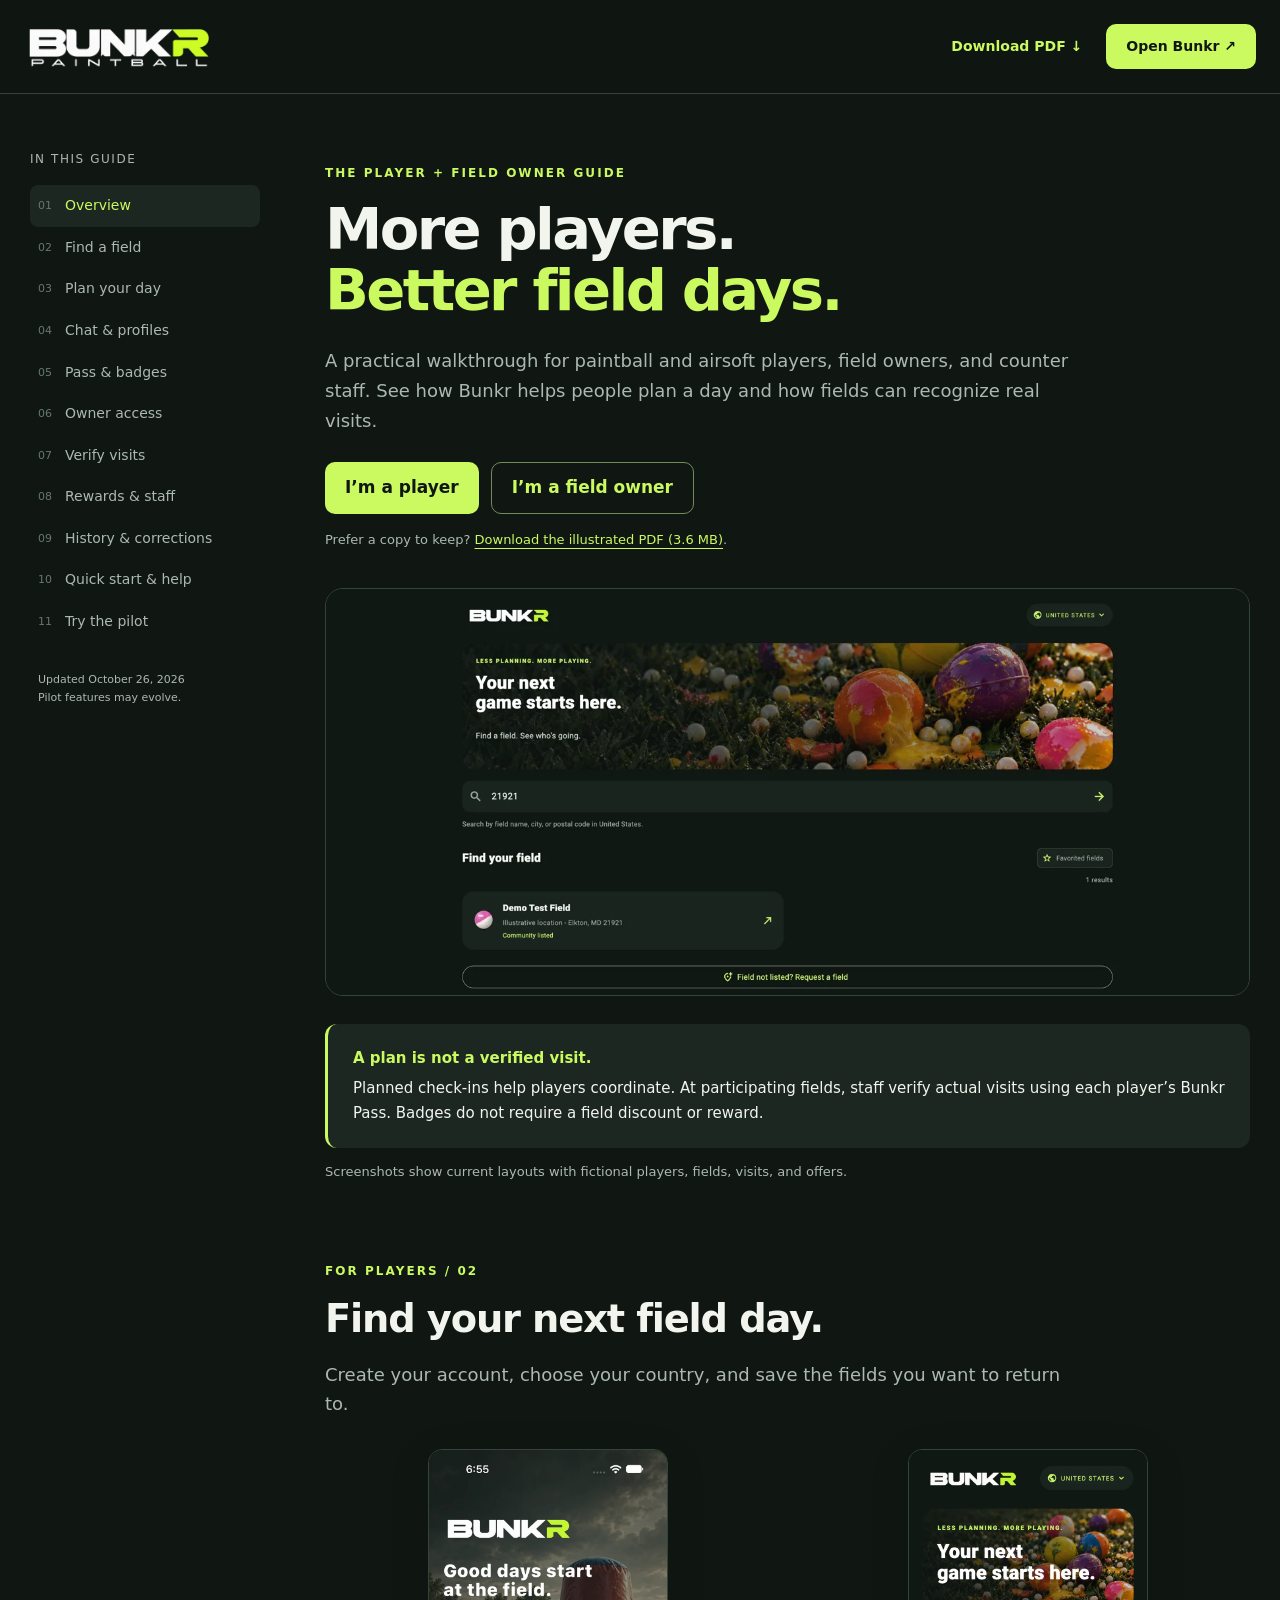
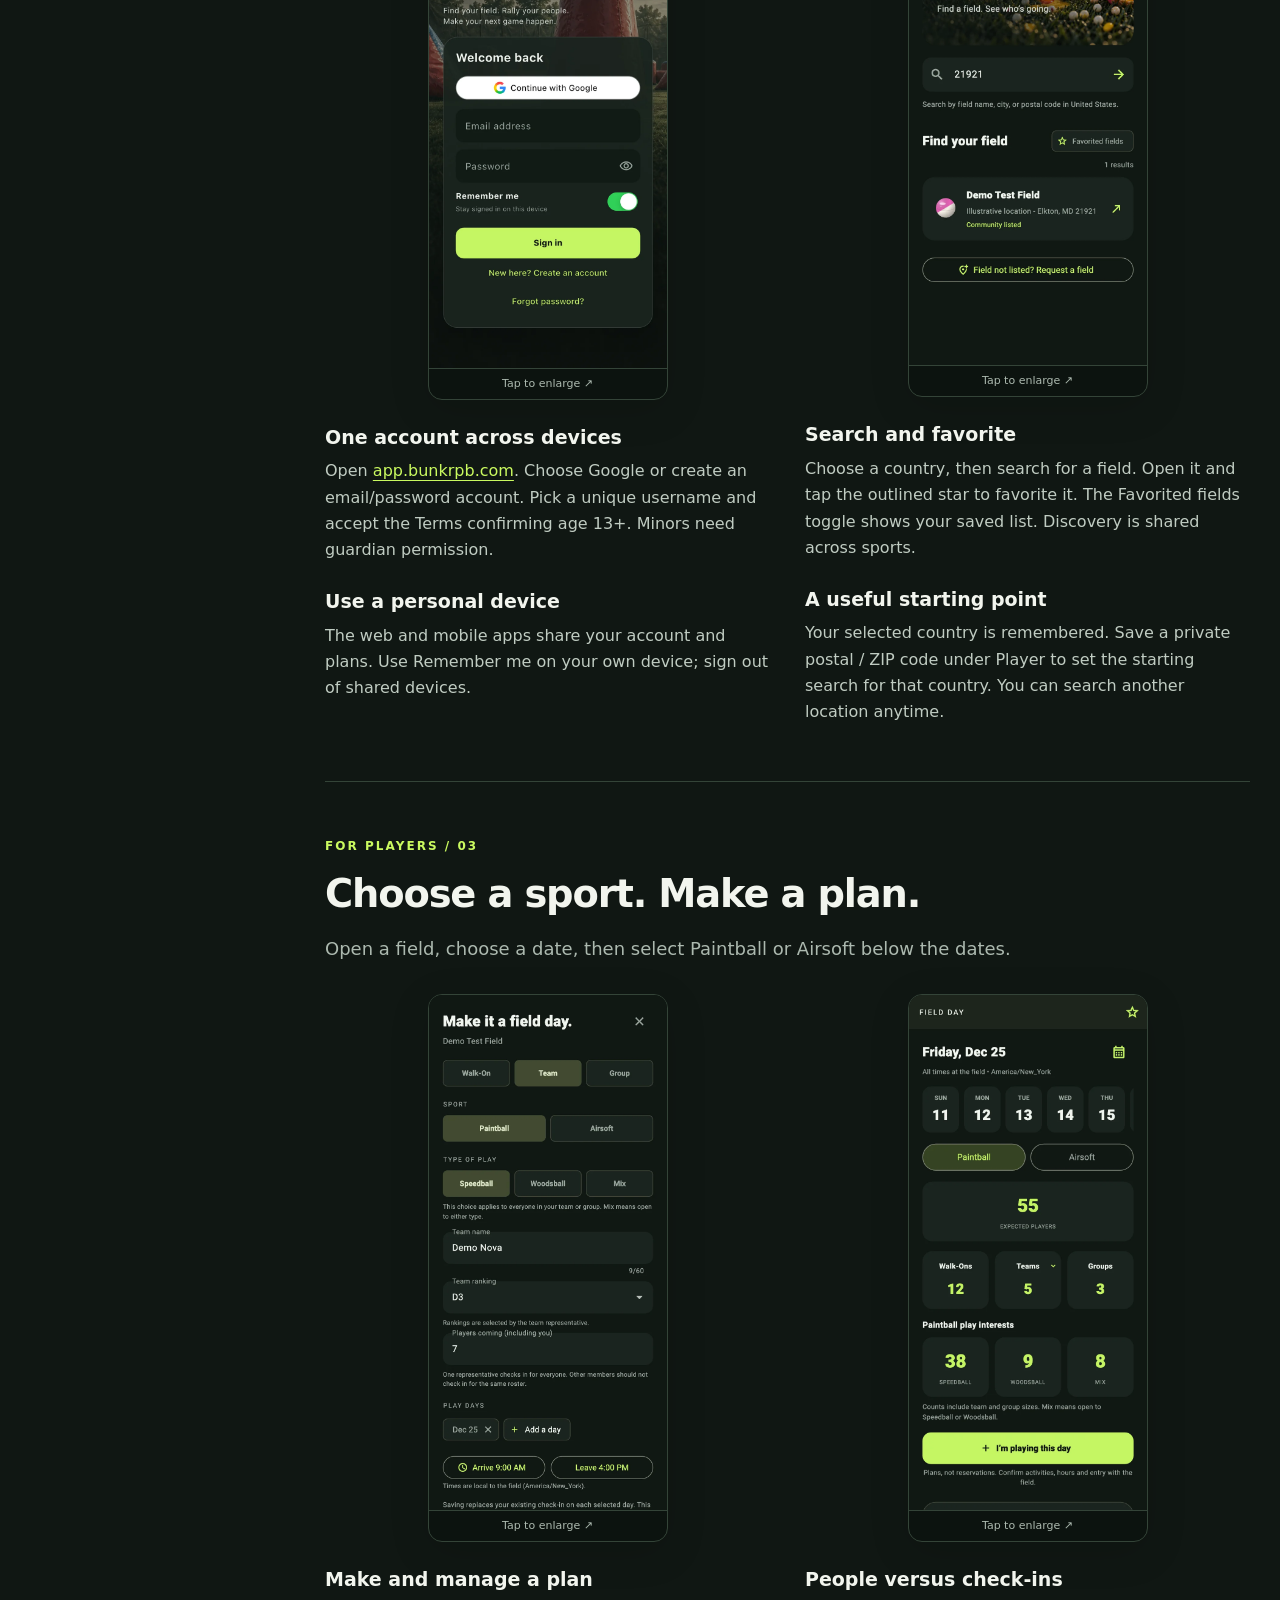
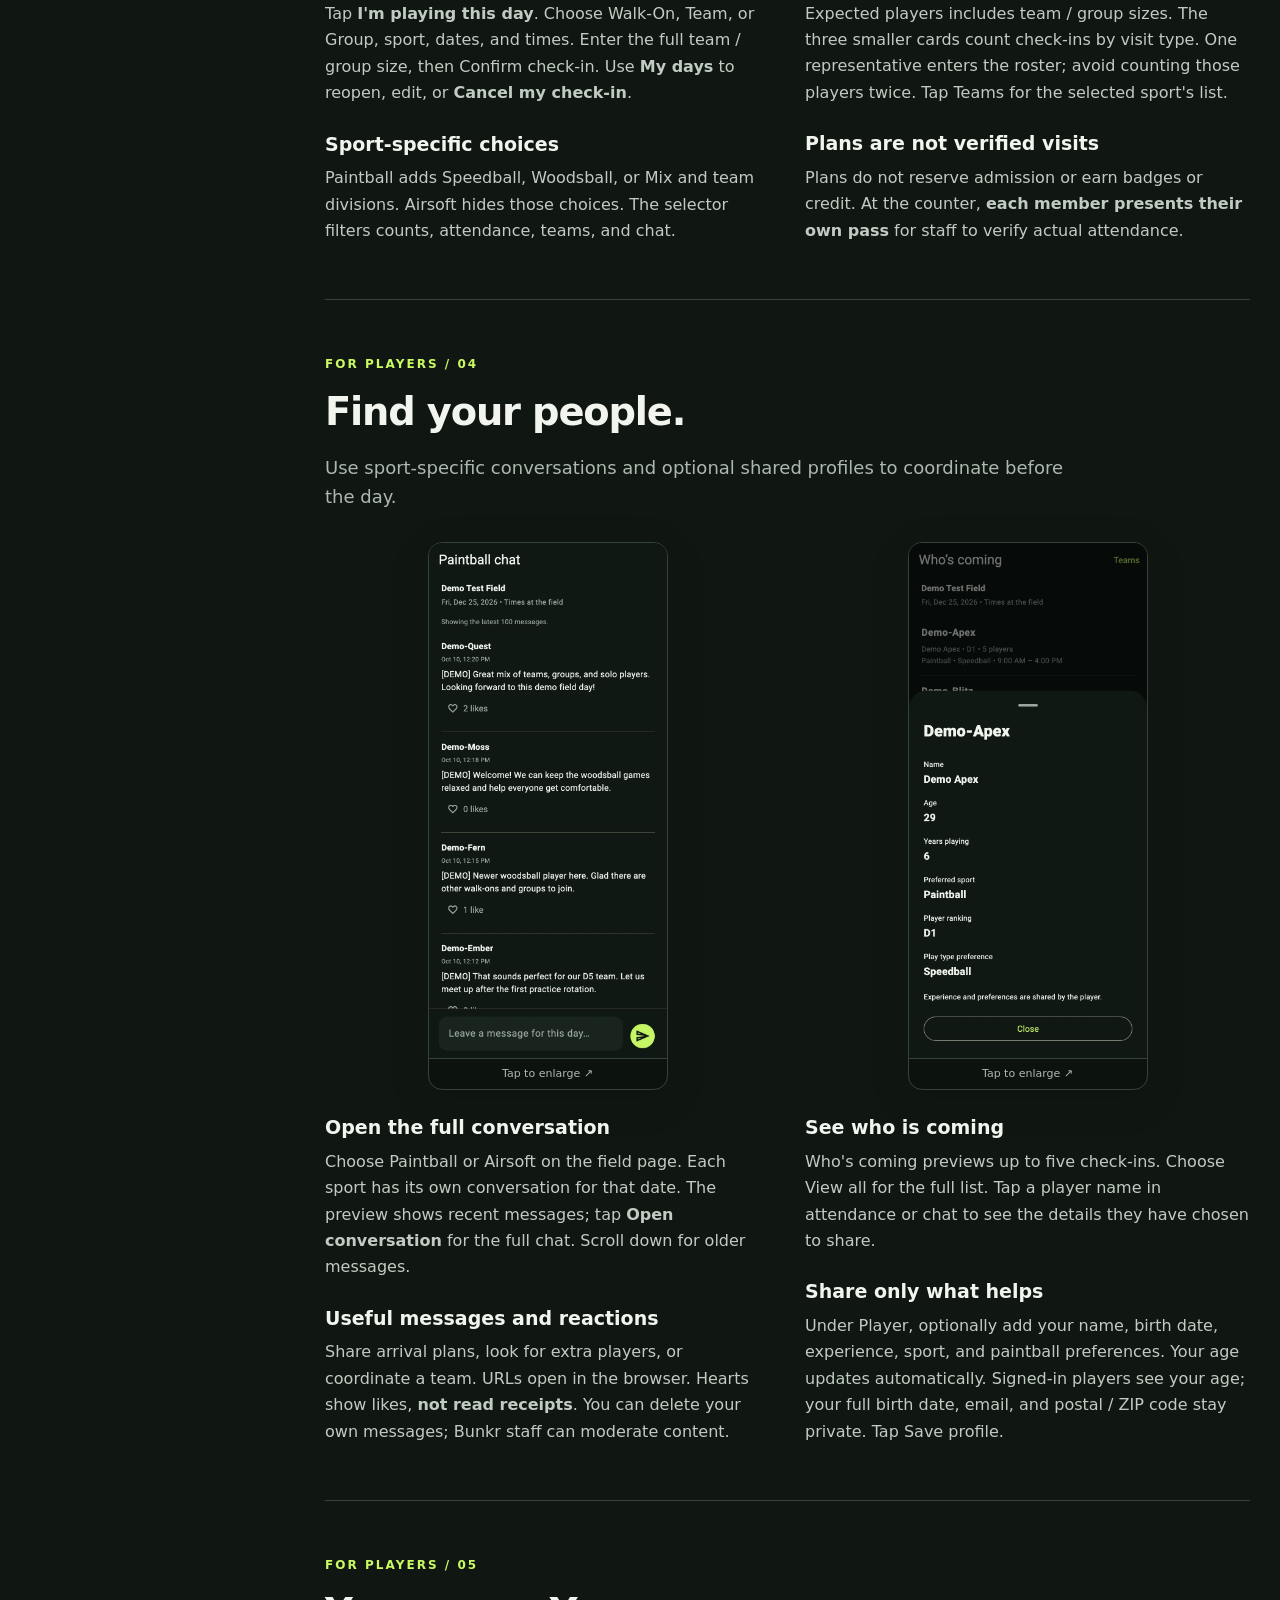
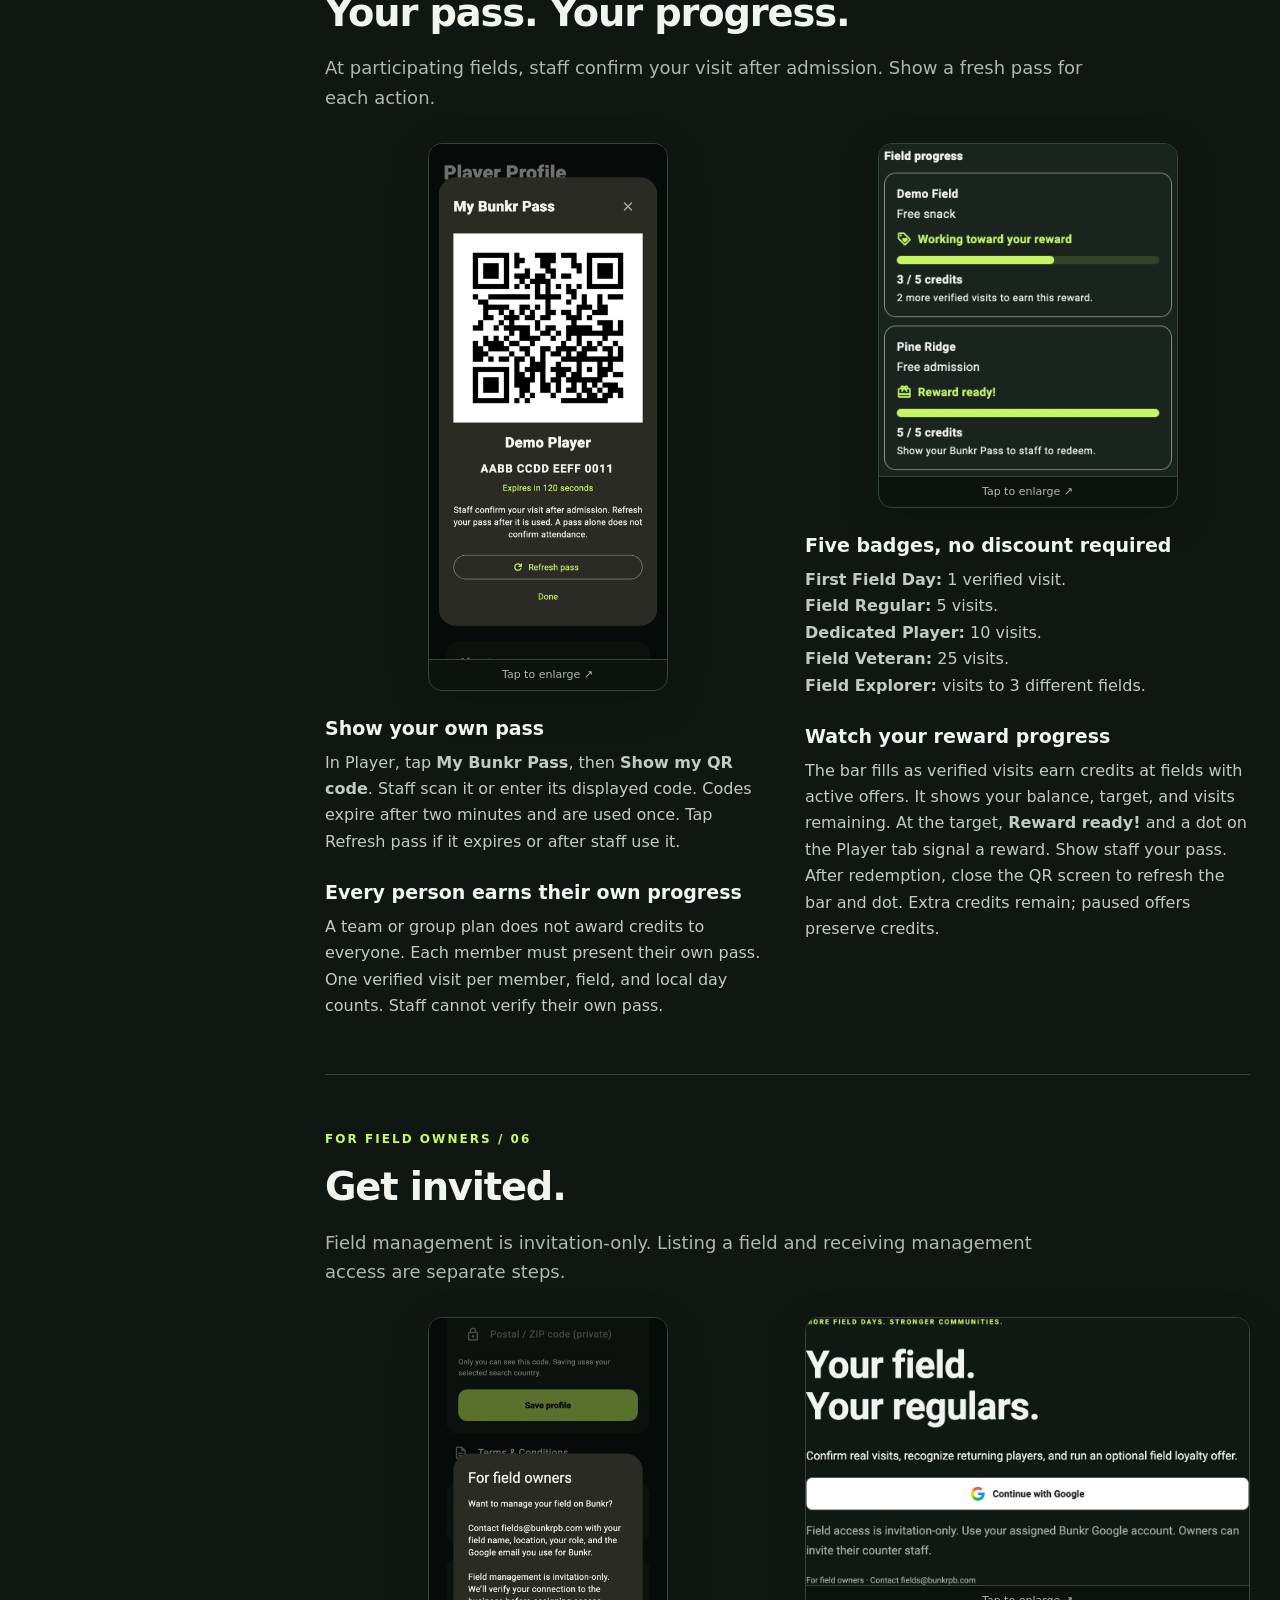
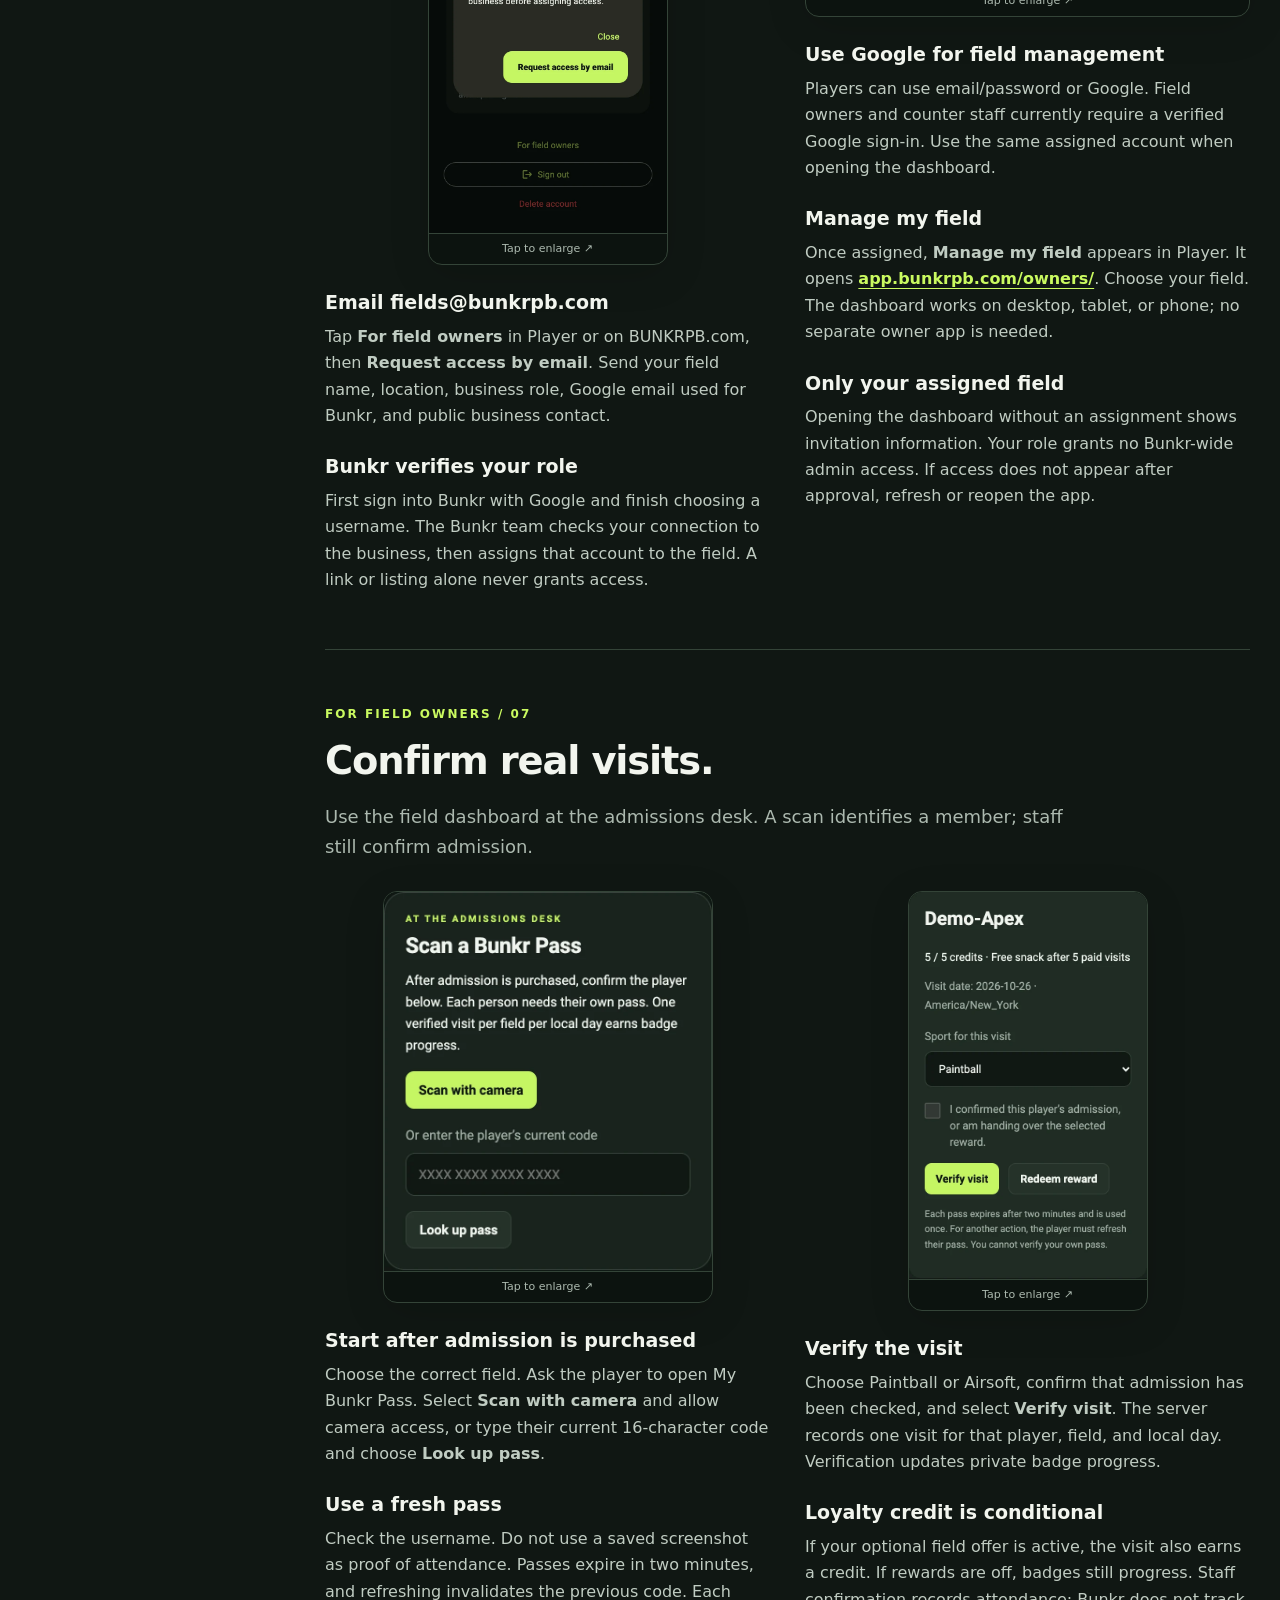
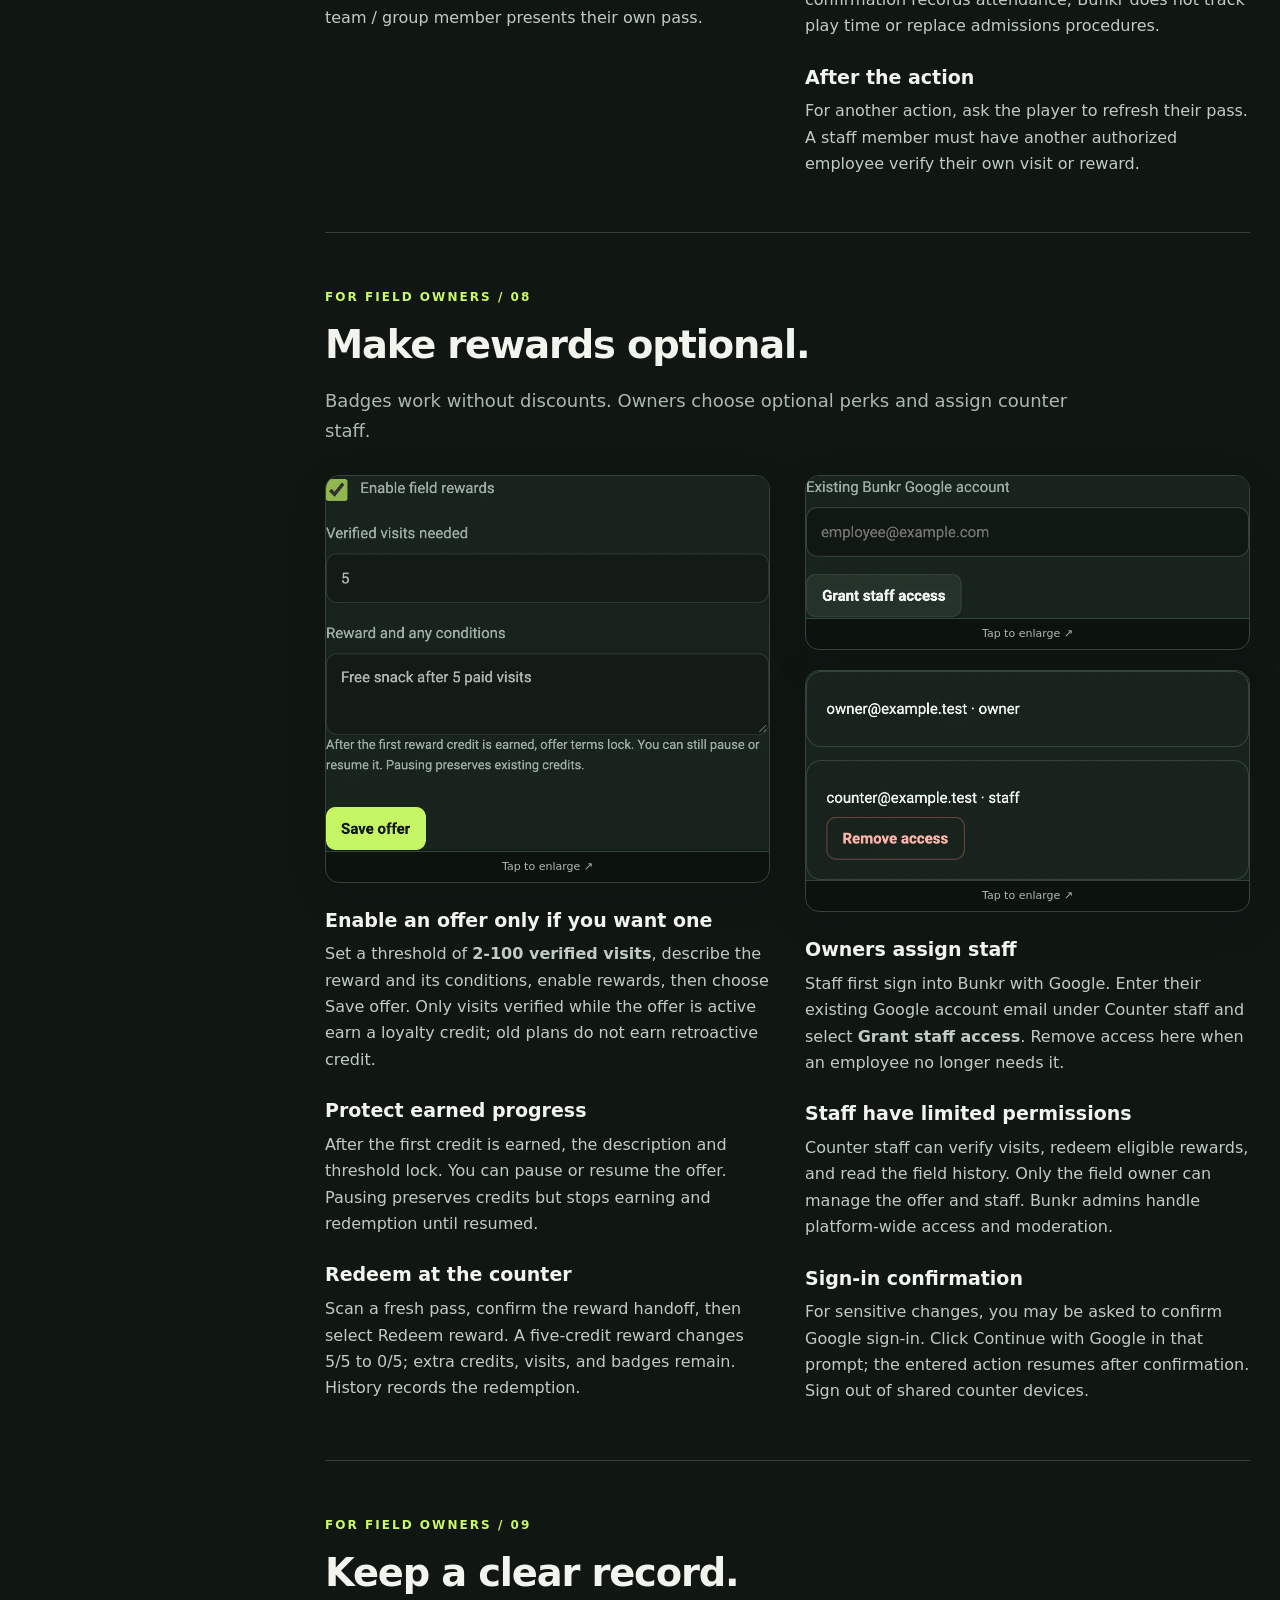
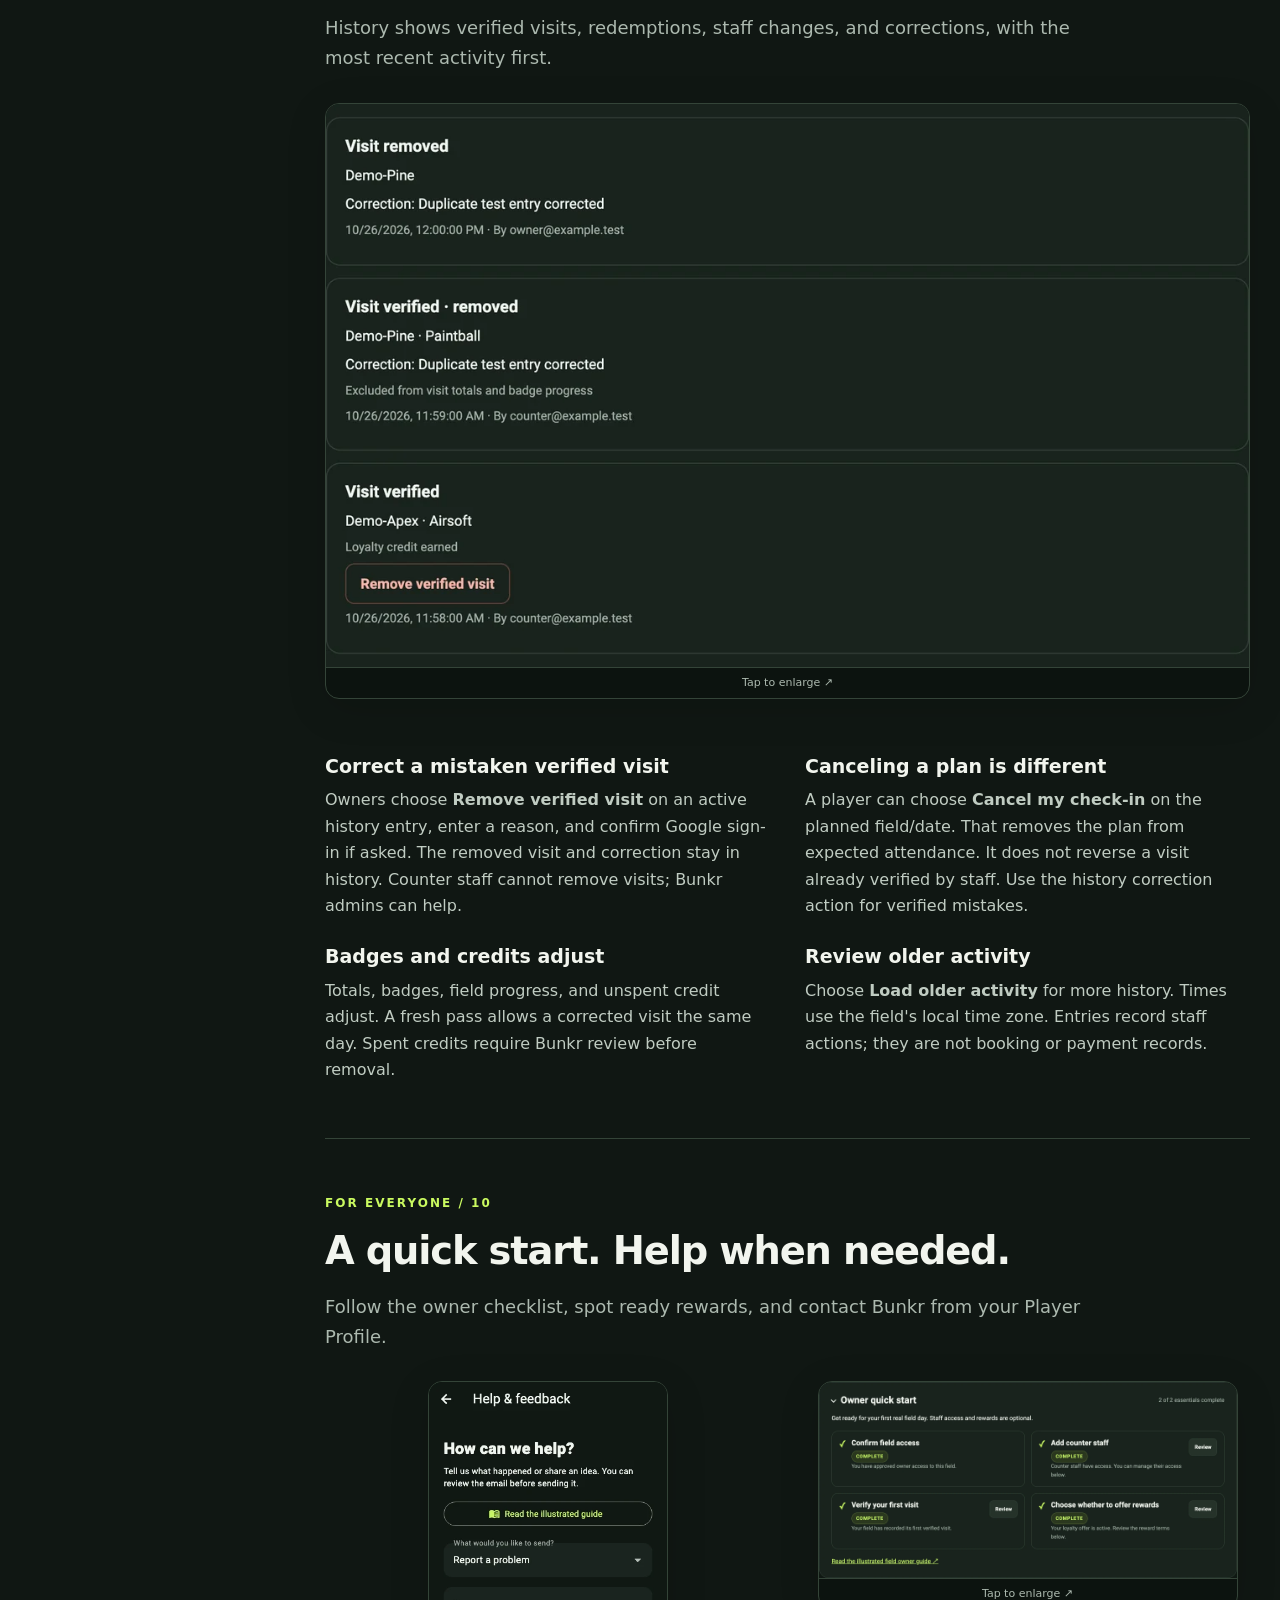
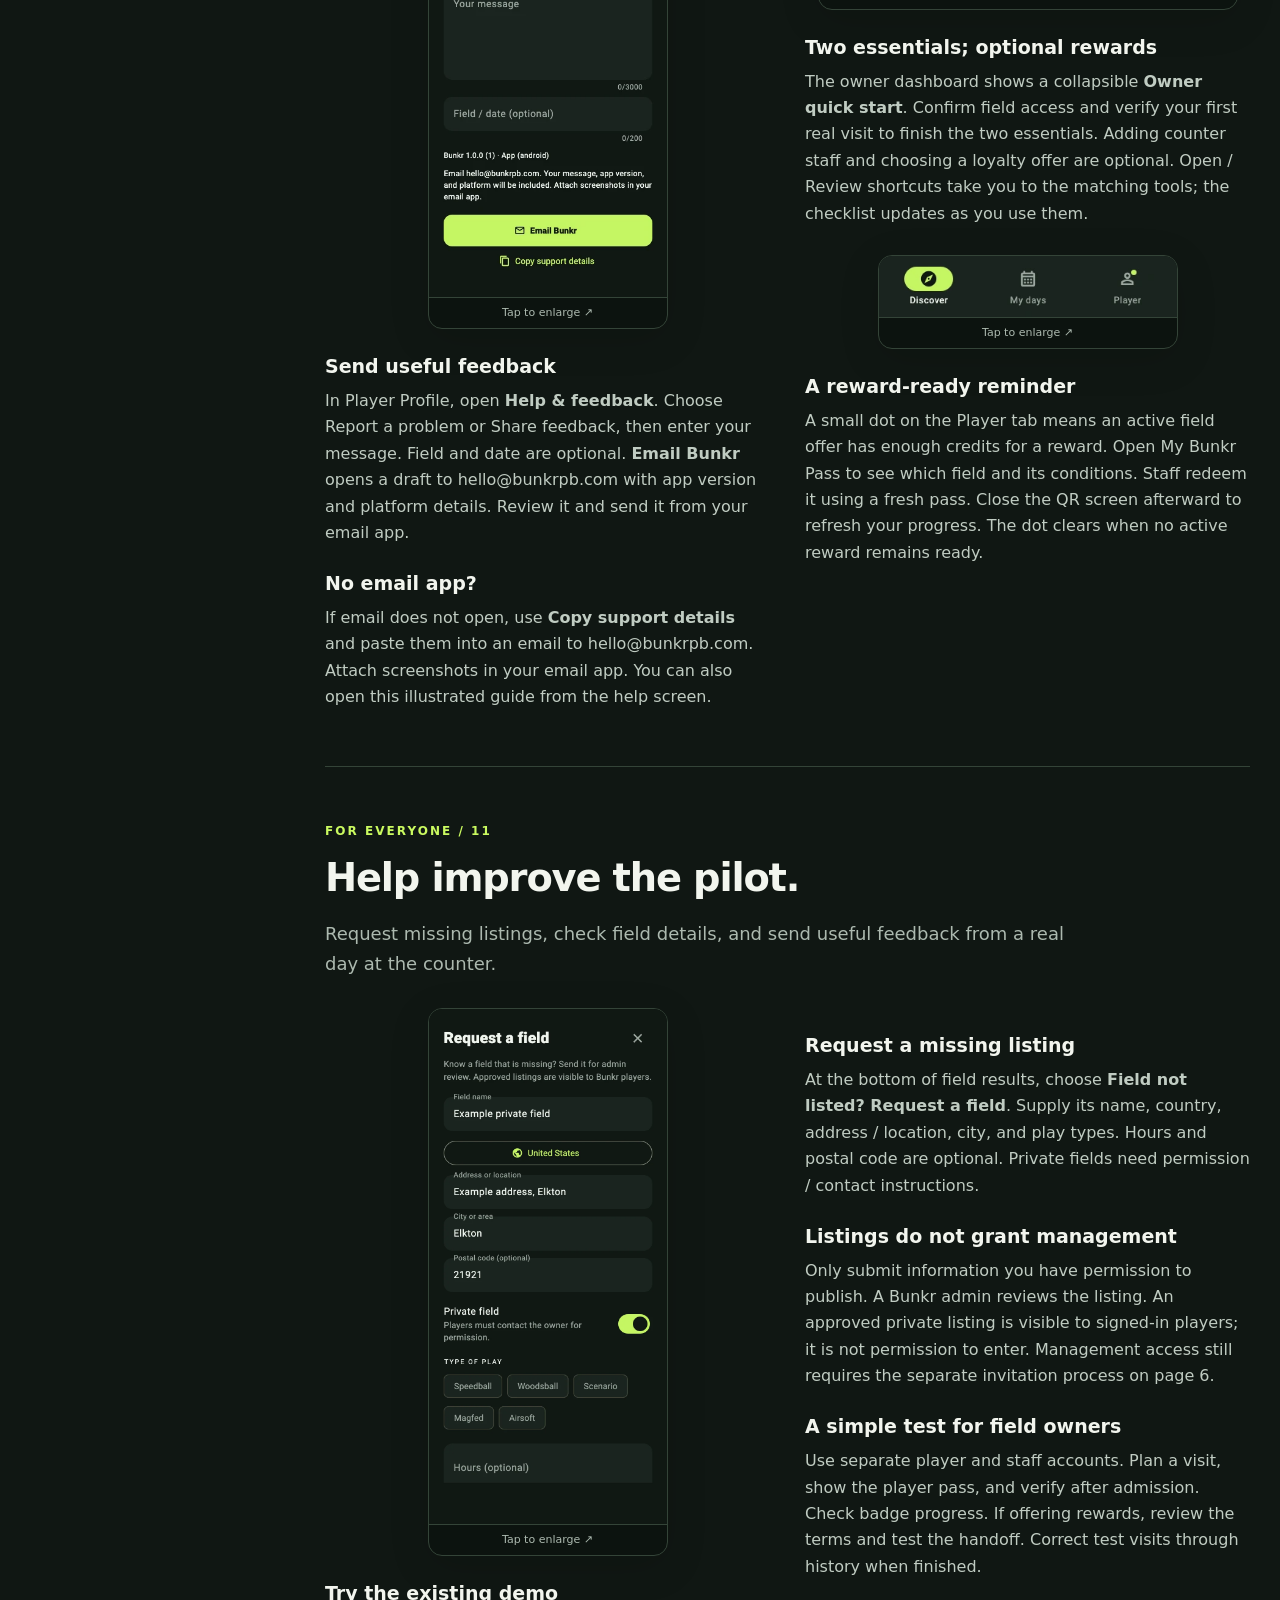
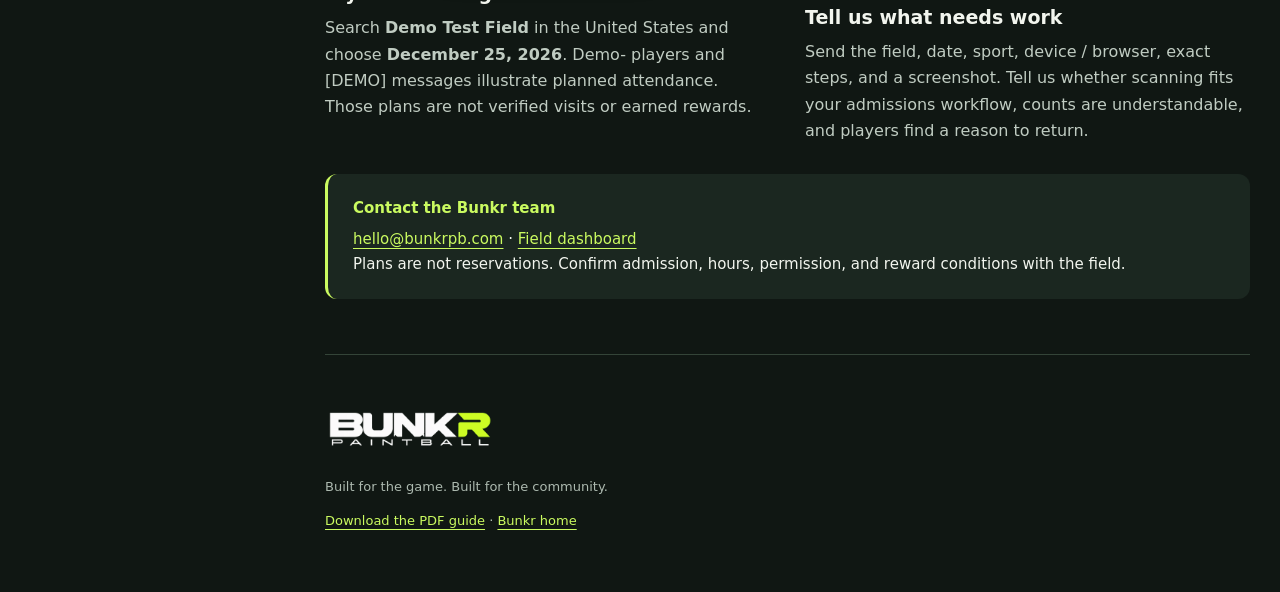
==== commit 55fe90ae: "Balance admissions screenshot size in guide section 07" ====
--- a/guide/index.html
+++ b/guide/index.html
@@ -1,8 +1,8 @@
 <!doctype html>
 <html lang="en"><head><meta charset="utf-8"><meta name="viewport" content="width=device-width,initial-scale=1">
 <title>Bunkr Guide | Players & Field Owners</title><meta name="description" content="Learn how to plan paintball and airsoft days, use your Bunkr Pass, verify field visits, earn badges, and manage optional field rewards. An illustrated guide for players and field owners.">
-<meta name="theme-color" content="#101713"><link rel="canonical" href="https://bunkrpb.com/guide/"><link rel="icon" href="../assets/app-icon.png"><link rel="stylesheet" href="guide.css?v=quickstart-help-1">
+<meta name="theme-color" content="#101713"><link rel="canonical" href="https://bunkrpb.com/guide/"><link rel="icon" href="../assets/app-icon.png"><link rel="stylesheet" href="guide.css?v=counter-image-size-1">
 <meta property="og:title" content="Bunkr | Player & Field Owner Guide"><meta property="og:description" content="Read the illustrated guide online. Find fields, plan a day, use your pass, and learn the field-owner tools."><meta property="og:url" content="https://bunkrpb.com/guide/"><meta property="og:type" content="website"><meta property="og:image" content="https://bunkrpb.com/assets/bunkr-hero.png"></head>
 <body><a class="skip" href="#main">Skip to guide</a><header class="topbar"><a href="/" aria-label="Bunkr home"><img src="images/logo.webp" alt="BUNKR Paintball" width="900" height="300"></a><nav aria-label="Guide actions"><a href="../Bunkr-Field-Owner-Guide.pdf">Download PDF <span aria-hidden="true">↓</span></a><a class="button" href="https://app.bunkrpb.com/">Open Bunkr ↗</a></nav></header>
-<div class="layout"><aside><details open><summary>In this guide</summary><nav aria-label="Guide contents"><a href="#start"><span>01</span>Overview</a><a href="#find-a-field"><span>02</span>Find a field</a><a href="#plan-your-day"><span>03</span>Plan your day</a><a href="#community"><span>04</span>Chat & profiles</a><a href="#bunkr-pass"><span>05</span>Pass & badges</a><a href="#owner-access"><span>06</span>Owner access</a><a href="#verify-visits"><span>07</span>Verify visits</a><a href="#rewards-and-staff"><span>08</span>Rewards & staff</a><a href="#history"><span>09</span>History & corrections</a><a href="#help-and-quickstart"><span>10</span>Quick start & help</a><a href="#pilot"><span>11</span>Try the pilot</a></nav></details><p class="updated">Updated October 26, 2026<br>Pilot features may evolve.</p></aside><main id="main"><section id="start" class="hero"><p class="eyebrow">The player + field owner guide</p><h1>More players.<br><em>Better field days.</em></h1><p class="intro">A practical walkthrough for paintball and airsoft players, field owners, and counter staff. See how Bunkr helps people plan a day and how fields can recognize real visits.</p><div class="hero-actions"><a class="button" href="#find-a-field">I’m a player</a><a class="button secondary" href="#owner-access">I’m a field owner</a></div><p class="download-hint">Prefer a copy to keep? <a href="../Bunkr-Field-Owner-Guide.pdf" download>Download the illustrated PDF (3.6 MB)</a>.</p><img class="overview" src="images/overview.webp" alt="Bunkr field discovery page with a search bar and field listing" width="1400" height="624"><div class="note"><strong>A plan is not a verified visit.</strong><p>Planned check-ins help players coordinate. At participating fields, staff verify actual visits using each player’s Bunkr Pass. Badges do not require a field discount or reward.</p></div><p class="example-note">Screenshots show current layouts with fictional players, fields, visits, and offers.</p></section><section id="find-a-field" class="guide-section"><p class="eyebrow">For players / 02</p><h2>Find your next field day.</h2><p class="section-lead">Create your account, choose your country, and save the fields you want to return to.</p><div class="columns"><div class="guide-column"><button class="screenshot phone" data-image="images/iphone-simulator-latest.webp" aria-label="Enlarge screenshot: Find your next field day."><img src="images/iphone-simulator-latest.webp" alt="Bunkr find a field screen example" width="782" height="1700" loading="lazy"><span>Tap to enlarge ↗</span></button><div class="step"><h3>One account across devices</h3><p>Open <a href="https://app.bunkrpb.com/">app.bunkrpb.com</a>. Choose Google or create an email/password account. Pick a unique username and accept the Terms confirming age 13+. Minors need guardian permission.</p></div><div class="step"><h3>Use a personal device</h3><p>The web and mobile apps share your account and plans. Use Remember me on your own device; sign out of shared devices.</p></div></div><div class="guide-column"><button class="screenshot phone" data-image="images/guide-current-discover.webp" aria-label="Enlarge screenshot: Find your next field day."><img src="images/guide-current-discover.webp" alt="Bunkr find a field screen example" width="780" height="1688" loading="lazy"><span>Tap to enlarge ↗</span></button><div class="step"><h3>Search and favorite</h3><p>Choose a country, then search for a field. Open it and tap the outlined star to favorite it. The Favorited fields toggle shows your saved list. Discovery is shared across sports.</p></div><div class="step"><h3>A useful starting point</h3><p>Your selected country is remembered. Save a private postal / ZIP code under Player to set the starting search for that country. You can search another location anytime.</p></div></div></div></section><section id="plan-your-day" class="guide-section"><p class="eyebrow">For players / 03</p><h2>Choose a sport. Make a plan.</h2><p class="section-lead">Open a field, choose a date, then select Paintball or Airsoft below the dates.</p><div class="columns"><div class="guide-column"><button class="screenshot phone" data-image="images/guide-current-checkin.webp" aria-label="Enlarge screenshot: Choose a sport. Make a plan."><img src="images/guide-current-checkin.webp" alt="Bunkr plan your day screen example" width="785" height="1700" loading="lazy"><span>Tap to enlarge ↗</span></button><div class="step"><h3>Make and manage a plan</h3><p>Tap <b>I'm playing this day</b>. Choose Walk-On, Team, or Group, sport, dates, and times. Enter the full team / group size, then Confirm check-in. Use <b>My days</b> to reopen, edit, or <b>Cancel my check-in</b>.</p></div><div class="step"><h3>Sport-specific choices</h3><p>Paintball adds Speedball, Woodsball, or Mix and team divisions. Airsoft hides those choices. The selector filters counts, attendance, teams, and chat.</p></div></div><div class="guide-column"><button class="screenshot phone" data-image="images/guide-current-day.webp" aria-label="Enlarge screenshot: Choose a sport. Make a plan."><img src="images/guide-current-day.webp" alt="Bunkr plan your day screen example" width="780" height="1688" loading="lazy"><span>Tap to enlarge ↗</span></button><div class="step"><h3>People versus check-ins</h3><p>Expected players includes team / group sizes. The three smaller cards count check-ins by visit type. One representative enters the roster; avoid counting those players twice. Tap Teams for the selected sport's list.</p></div><div class="step"><h3>Plans are not verified visits</h3><p>Plans do not reserve admission or earn badges or credit. At the counter, <b>each member presents their own pass</b> for staff to verify actual attendance.</p></div></div></div></section><section id="community" class="guide-section"><p class="eyebrow">For players / 04</p><h2>Find your people.</h2><p class="section-lead">Use sport-specific conversations and optional shared profiles to coordinate before the day.</p><div class="columns"><div class="guide-column"><button class="screenshot phone" data-image="images/guide-current-conversation.webp" aria-label="Enlarge screenshot: Find your people."><img src="images/guide-current-conversation.webp" alt="Bunkr chat &amp; profiles screen example" width="780" height="1688" loading="lazy"><span>Tap to enlarge ↗</span></button><div class="step"><h3>Open the full conversation</h3><p>Choose Paintball or Airsoft on the field page. Each sport has its own conversation for that date. The preview shows recent messages; tap <b>Open conversation</b> for the full chat. Scroll down for older messages.</p></div><div class="step"><h3>Useful messages and reactions</h3><p>Share arrival plans, look for extra players, or coordinate a team. URLs open in the browser. Hearts show likes, <b>not read receipts</b>. You can delete your own messages; Bunkr staff can moderate content.</p></div></div><div class="guide-column"><button class="screenshot phone" data-image="images/guide-current-player-details.webp" aria-label="Enlarge screenshot: Find your people."><img src="images/guide-current-player-details.webp" alt="Bunkr chat &amp; profiles screen example" width="780" height="1688" loading="lazy"><span>Tap to enlarge ↗</span></button><div class="step"><h3>See who is coming</h3><p>Who's coming previews up to five check-ins. Choose View all for the full list. Tap a player name in attendance or chat to see the details they have chosen to share.</p></div><div class="step"><h3>Share only what helps</h3><p>Under Player, optionally add your name, birth date, experience, sport, and paintball preferences. Your age updates automatically. Signed-in players see your age; your full birth date, email, and postal / ZIP code stay private. Tap Save profile.</p></div></div></div></section><section id="bunkr-pass" class="guide-section"><p class="eyebrow">For players / 05</p><h2>Your pass. Your progress.</h2><p class="section-lead">At participating fields, staff confirm your visit after admission. Show a fresh pass for each action.</p><div class="columns"><div class="guide-column"><button class="screenshot phone" data-image="images/guide-2026-pass-code.webp" aria-label="Enlarge screenshot: Your pass. Your progress."><img src="images/guide-2026-pass-code.webp" alt="Bunkr pass &amp; badges screen example" width="780" height="1688" loading="lazy"><span>Tap to enlarge ↗</span></button><div class="step"><h3>Show your own pass</h3><p>In Player, tap <b>My Bunkr Pass</b>, then <b>Show my QR code</b>. Staff scan it or enter its displayed code. Codes expire after two minutes and are used once. Tap Refresh pass if it expires or after staff use it.</p></div><div class="step"><h3>Every person earns their own progress</h3><p>A team or group plan does not award credits to everyone. Each member must present their own pass. One verified visit per member, field, and local day counts. Staff cannot verify their own pass.</p></div></div><div class="guide-column"><button class="screenshot reward-progress" data-image="images/reward-progress.webp" aria-label="Enlarge reward progress bars"><img src="images/reward-progress.webp" alt="Example field reward progress: 3 of 5 credits and a full bar marked Reward ready" width="708" height="790" loading="lazy"><span>Tap to enlarge ↗</span></button><div class="step"><h3>Five badges, no discount required</h3><p><b>First Field Day:</b> 1 verified visit.<br><b>Field Regular:</b> 5 visits.<br><b>Dedicated Player:</b> 10 visits.<br><b>Field Veteran:</b> 25 visits.<br><b>Field Explorer:</b> visits to 3 different fields.</p></div><div class="step"><h3>Watch your reward progress</h3><p>The bar fills as verified visits earn credits at fields with active offers. It shows your balance, target, and visits remaining. At the target, <b>Reward ready!</b> and a dot on the Player tab signal a reward. Show staff your pass. After redemption, close the QR screen to refresh the bar and dot. Extra credits remain; paused offers preserve credits.</p></div></div></div></section><section id="owner-access" class="guide-section"><p class="eyebrow">For field owners / 06</p><h2>Get invited.</h2><p class="section-lead">Field management is invitation-only. Listing a field and receiving management access are separate steps.</p><div class="columns"><div class="guide-column"><button class="screenshot phone" data-image="images/guide-2026-owner-contact.webp" aria-label="Enlarge screenshot: Get invited."><img src="images/guide-2026-owner-contact.webp" alt="Bunkr owner access screen example" width="780" height="1688" loading="lazy"><span>Tap to enlarge ↗</span></button><div class="step"><h3>Email fields@bunkrpb.com</h3><p>Tap <b>For field owners</b> in Player or on BUNKRPB.com, then <b>Request access by email</b>. Send your field name, location, business role, Google email used for Bunkr, and public business contact.</p></div><div class="step"><h3>Bunkr verifies your role</h3><p>First sign into Bunkr with Google and finish choosing a username. The Bunkr team checks your connection to the business, then assigns that account to the field. A link or listing alone never grants access.</p></div></div><div class="guide-column"><button class="screenshot wide" data-image="images/guide-2026-owner-login.webp" aria-label="Enlarge screenshot: Get invited."><img src="images/guide-2026-owner-login.webp" alt="Bunkr owner access screen example" width="1100" height="663" loading="lazy"><span>Tap to enlarge ↗</span></button><div class="step"><h3>Use Google for field management</h3><p>Players can use email/password or Google. Field owners and counter staff currently require a verified Google sign-in. Use the same assigned account when opening the dashboard.</p></div><div class="step"><h3>Manage my field</h3><p>Once assigned, <b>Manage my field</b> appears in Player. It opens <a href="https://app.bunkrpb.com/owners/"><b>app.bunkrpb.com/owners/</b></a>. Choose your field. The dashboard works on desktop, tablet, or phone; no separate owner app is needed.</p></div><div class="step"><h3>Only your assigned field</h3><p>Opening the dashboard without an assignment shows invitation information. Your role grants no Bunkr-wide admin access. If access does not appear after approval, refresh or reopen the app.</p></div></div></div></section><section id="verify-visits" class="guide-section"><p class="eyebrow">For field owners / 07</p><h2>Confirm real visits.</h2><p class="section-lead">Use the field dashboard at the admissions desk. A scan identifies a member; staff still confirm admission.</p><div class="columns"><div class="guide-column"><button class="screenshot wide" data-image="images/guide-2026-counter.webp" aria-label="Enlarge screenshot: Confirm real visits."><img src="images/guide-2026-counter.webp" alt="Bunkr verify visits screen example" width="700" height="808" loading="lazy"><span>Tap to enlarge ↗</span></button><div class="step"><h3>Start after admission is purchased</h3><p>Choose the correct field. Ask the player to open My Bunkr Pass. Select <b>Scan with camera</b> and allow camera access, or type their current 16-character code and choose <b>Look up pass</b>.</p></div><div class="step"><h3>Use a fresh pass</h3><p>Check the username. Do not use a saved screenshot as proof of attendance. Passes expire in two minutes, and refreshing invalidates the previous code. Each team / group member presents their own pass.</p></div></div><div class="guide-column"><button class="screenshot phone" data-image="images/guide-2026-player-confirm.webp" aria-label="Enlarge screenshot: Confirm real visits."><img src="images/guide-2026-player-confirm.webp" alt="Bunkr verify visits screen example" width="608" height="988" loading="lazy"><span>Tap to enlarge ↗</span></button><div class="step"><h3>Verify the visit</h3><p>Choose Paintball or Airsoft, confirm that admission has been checked, and select <b>Verify visit</b>. The server records one visit for that player, field, and local day. Verification updates private badge progress.</p></div><div class="step"><h3>Loyalty credit is conditional</h3><p>If your optional field offer is active, the visit also earns a credit. If rewards are off, badges still progress. Staff confirmation records attendance; Bunkr does not track play time or replace admissions procedures.</p></div><div class="step"><h3>After the action</h3><p>For another action, ask the player to refresh their pass. A staff member must have another authorized employee verify their own visit or reward.</p></div></div></div></section><section id="rewards-and-staff" class="guide-section"><p class="eyebrow">For field owners / 08</p><h2>Make rewards optional.</h2><p class="section-lead">Badges work without discounts. Owners choose optional perks and assign counter staff.</p><div class="columns"><div class="guide-column"><button class="screenshot wide" data-image="images/guide-2026-offer.webp" aria-label="Enlarge screenshot: Make rewards optional."><img src="images/guide-2026-offer.webp" alt="Bunkr rewards &amp; staff screen example" width="826" height="698" loading="lazy"><span>Tap to enlarge ↗</span></button><div class="step"><h3>Enable an offer only if you want one</h3><p>Set a threshold of <b>2-100 verified visits</b>, describe the reward and its conditions, enable rewards, then choose Save offer. Only visits verified while the offer is active earn a loyalty credit; old plans do not earn retroactive credit.</p></div><div class="step"><h3>Protect earned progress</h3><p>After the first credit is earned, the description and threshold lock. You can pause or resume the offer. Pausing preserves credits but stops earning and redemption until resumed.</p></div><div class="step"><h3>Redeem at the counter</h3><p>Scan a fresh pass, confirm the reward handoff, then select Redeem reward. A five-credit reward changes 5/5 to 0/5; extra credits, visits, and badges remain. History records the redemption.</p></div></div><div class="guide-column"><button class="screenshot wide" data-image="images/guide-2026-staff.webp" aria-label="Enlarge screenshot: Make rewards optional."><img src="images/guide-2026-staff.webp" alt="Bunkr rewards &amp; staff screen example" width="826" height="264" loading="lazy"><span>Tap to enlarge ↗</span></button><button class="screenshot wide" data-image="images/guide-2026-staff-list.webp" aria-label="Enlarge screenshot: Make rewards optional."><img src="images/guide-2026-staff-list.webp" alt="Bunkr rewards &amp; staff screen example" width="826" height="390" loading="lazy"><span>Tap to enlarge ↗</span></button><div class="step"><h3>Owners assign staff</h3><p>Staff first sign into Bunkr with Google. Enter their existing Google account email under Counter staff and select <b>Grant staff access</b>. Remove access here when an employee no longer needs it.</p></div><div class="step"><h3>Staff have limited permissions</h3><p>Counter staff can verify visits, redeem eligible rewards, and read the field history. Only the field owner can manage the offer and staff. Bunkr admins handle platform-wide access and moderation.</p></div><div class="step"><h3>Sign-in confirmation</h3><p>For sensitive changes, you may be asked to confirm Google sign-in. Click Continue with Google in that prompt; the entered action resumes after confirmation. Sign out of shared counter devices.</p></div></div></div></section><section id="history" class="guide-section"><p class="eyebrow">For field owners / 09</p><h2>Keep a clear record.</h2><p class="section-lead">History shows verified visits, redemptions, staff changes, and corrections, with the most recent activity first.</p><button class="screenshot wide" data-image="images/guide-2026-history.webp" aria-label="Enlarge screenshot: Keep a clear record."><img src="images/guide-2026-history.webp" alt="Bunkr history &amp; corrections screen example" width="1100" height="671" loading="lazy"><span>Tap to enlarge ↗</span></button><div class="columns"><div><div class="step"><h3>Correct a mistaken verified visit</h3><p>Owners choose <b>Remove verified visit</b> on an active history entry, enter a reason, and confirm Google sign-in if asked. The removed visit and correction stay in history. Counter staff cannot remove visits; Bunkr admins can help.</p></div><div class="step"><h3>Badges and credits adjust</h3><p>Totals, badges, field progress, and unspent credit adjust. A fresh pass allows a corrected visit the same day. Spent credits require Bunkr review before removal.</p></div></div><div><div class="step"><h3>Canceling a plan is different</h3><p>A player can choose <b>Cancel my check-in</b> on the planned field/date. That removes the plan from expected attendance. It does not reverse a visit already verified by staff. Use the history correction action for verified mistakes.</p></div><div class="step"><h3>Review older activity</h3><p>Choose <b>Load older activity</b> for more history. Times use the field's local time zone. Entries record staff actions; they are not booking or payment records.</p></div></div></div></section><section id="help-and-quickstart" class="guide-section"><p class="eyebrow">For everyone / 10</p><h2>A quick start. Help when needed.</h2><p class="section-lead">Follow the owner checklist, spot ready rewards, and contact Bunkr from your Player Profile.</p><div class="columns"><div class="guide-column"><button class="screenshot phone" data-image="images/help-feedback-dark.webp" aria-label="Enlarge screenshot: Help and feedback screen with message and email options"><img src="images/help-feedback-dark.webp" alt="Help and feedback screen with message and email options" width="390" height="844" loading="lazy"><span>Tap to enlarge ↗</span></button><div class="step"><h3>Send useful feedback</h3><p>In Player Profile, open <b>Help &amp; feedback</b>. Choose Report a problem or Share feedback, then enter your message. Field and date are optional. <b>Email Bunkr</b> opens a draft to hello@bunkrpb.com with app version and platform details. Review it and send it from your email app.</p></div><div class="step"><h3>No email app?</h3><p>If email does not open, use <b>Copy support details</b> and paste them into an email to hello@bunkrpb.com. Attach screenshots in your email app. You can also open this illustrated guide from the help screen.</p></div></div><div class="guide-column"><button class="screenshot quickstart" data-image="images/guide-2026-owner-quickstart.webp" aria-label="Enlarge screenshot: Owner quick start checklist with two essentials and optional steps"><img src="images/guide-2026-owner-quickstart.webp" alt="Owner quick start checklist with two essentials and optional steps" width="1932" height="904" loading="lazy"><span>Tap to enlarge ↗</span></button><div class="step"><h3>Two essentials; optional rewards</h3><p>The owner dashboard shows a collapsible <b>Owner quick start</b>. Confirm field access and verify your first real visit to finish the two essentials. Adding counter staff and choosing a loyalty offer are optional. Open / Review shortcuts take you to the matching tools; the checklist updates as you use them.</p></div><button class="screenshot nav-example" data-image="images/reward-dot-nav.webp" aria-label="Enlarge screenshot: Reward-ready dot beside the Player tab"><img src="images/reward-dot-nav.webp" alt="Reward-ready dot beside the Player tab" width="390" height="80" loading="lazy"><span>Tap to enlarge ↗</span></button><div class="step"><h3>A reward-ready reminder</h3><p>A small dot on the Player tab means an active field offer has enough credits for a reward. Open My Bunkr Pass to see which field and its conditions. Staff redeem it using a fresh pass. Close the QR screen afterward to refresh your progress. The dot clears when no active reward remains ready.</p></div></div></div></section><section id="pilot" class="guide-section"><p class="eyebrow">For everyone / 11</p><h2>Help improve the pilot.</h2><p class="section-lead">Request missing listings, check field details, and send useful feedback from a real day at the counter.</p><div class="columns"><div class="guide-column"><button class="screenshot phone" data-image="images/guide-current-request.webp" aria-label="Enlarge screenshot: Help improve the pilot."><img src="images/guide-current-request.webp" alt="Bunkr try the pilot screen example" width="780" height="1688" loading="lazy"><span>Tap to enlarge ↗</span></button><div class="step"><h3>Try the existing demo</h3><p>Search <b>Demo Test Field</b> in the United States and choose <b>December 25, 2026</b>. Demo- players and [DEMO] messages illustrate planned attendance. Those plans are not verified visits or earned rewards.</p></div></div><div class="guide-column"><div class="step"><h3>Request a missing listing</h3><p>At the bottom of field results, choose <b>Field not listed? Request a field</b>. Supply its name, country, address / location, city, and play types. Hours and postal code are optional. Private fields need permission / contact instructions.</p></div><div class="step"><h3>Listings do not grant management</h3><p>Only submit information you have permission to publish. A Bunkr admin reviews the listing. An approved private listing is visible to signed-in players; it is not permission to enter. Management access still requires the separate invitation process on page 6.</p></div><div class="step"><h3>A simple test for field owners</h3><p>Use separate player and staff accounts. Plan a visit, show the player pass, and verify after admission. Check badge progress. If offering rewards, review the terms and test the handoff. Correct test visits through history when finished.</p></div><div class="step"><h3>Tell us what needs work</h3><p>Send the field, date, sport, device / browser, exact steps, and a screenshot. Tell us whether scanning fits your admissions workflow, counts are understandable, and players find a reason to return.</p></div></div></div><div class="note"><strong>Contact the Bunkr team</strong><p><a href="mailto:hello@bunkrpb.com">hello@bunkrpb.com</a> · <a href="https://app.bunkrpb.com/owners/">Field dashboard</a></p>Plans are not reservations. Confirm admission, hours, permission, and reward conditions with the field.</div></section><footer><img src="images/logo.webp" alt="BUNKR Paintball" width="240" height="80"><p>Built for the game. Built for the community.</p><a href="../Bunkr-Field-Owner-Guide.pdf">Download the PDF guide</a> · <a href="/">Bunkr home</a></footer></main></div>
+<div class="layout"><aside><details open><summary>In this guide</summary><nav aria-label="Guide contents"><a href="#start"><span>01</span>Overview</a><a href="#find-a-field"><span>02</span>Find a field</a><a href="#plan-your-day"><span>03</span>Plan your day</a><a href="#community"><span>04</span>Chat & profiles</a><a href="#bunkr-pass"><span>05</span>Pass & badges</a><a href="#owner-access"><span>06</span>Owner access</a><a href="#verify-visits"><span>07</span>Verify visits</a><a href="#rewards-and-staff"><span>08</span>Rewards & staff</a><a href="#history"><span>09</span>History & corrections</a><a href="#help-and-quickstart"><span>10</span>Quick start & help</a><a href="#pilot"><span>11</span>Try the pilot</a></nav></details><p class="updated">Updated October 26, 2026<br>Pilot features may evolve.</p></aside><main id="main"><section id="start" class="hero"><p class="eyebrow">The player + field owner guide</p><h1>More players.<br><em>Better field days.</em></h1><p class="intro">A practical walkthrough for paintball and airsoft players, field owners, and counter staff. See how Bunkr helps people plan a day and how fields can recognize real visits.</p><div class="hero-actions"><a class="button" href="#find-a-field">I’m a player</a><a class="button secondary" href="#owner-access">I’m a field owner</a></div><p class="download-hint">Prefer a copy to keep? <a href="../Bunkr-Field-Owner-Guide.pdf" download>Download the illustrated PDF (3.6 MB)</a>.</p><img class="overview" src="images/overview.webp" alt="Bunkr field discovery page with a search bar and field listing" width="1400" height="624"><div class="note"><strong>A plan is not a verified visit.</strong><p>Planned check-ins help players coordinate. At participating fields, staff verify actual visits using each player’s Bunkr Pass. Badges do not require a field discount or reward.</p></div><p class="example-note">Screenshots show current layouts with fictional players, fields, visits, and offers.</p></section><section id="find-a-field" class="guide-section"><p class="eyebrow">For players / 02</p><h2>Find your next field day.</h2><p class="section-lead">Create your account, choose your country, and save the fields you want to return to.</p><div class="columns"><div class="guide-column"><button class="screenshot phone" data-image="images/iphone-simulator-latest.webp" aria-label="Enlarge screenshot: Find your next field day."><img src="images/iphone-simulator-latest.webp" alt="Bunkr find a field screen example" width="782" height="1700" loading="lazy"><span>Tap to enlarge ↗</span></button><div class="step"><h3>One account across devices</h3><p>Open <a href="https://app.bunkrpb.com/">app.bunkrpb.com</a>. Choose Google or create an email/password account. Pick a unique username and accept the Terms confirming age 13+. Minors need guardian permission.</p></div><div class="step"><h3>Use a personal device</h3><p>The web and mobile apps share your account and plans. Use Remember me on your own device; sign out of shared devices.</p></div></div><div class="guide-column"><button class="screenshot phone" data-image="images/guide-current-discover.webp" aria-label="Enlarge screenshot: Find your next field day."><img src="images/guide-current-discover.webp" alt="Bunkr find a field screen example" width="780" height="1688" loading="lazy"><span>Tap to enlarge ↗</span></button><div class="step"><h3>Search and favorite</h3><p>Choose a country, then search for a field. Open it and tap the outlined star to favorite it. The Favorited fields toggle shows your saved list. Discovery is shared across sports.</p></div><div class="step"><h3>A useful starting point</h3><p>Your selected country is remembered. Save a private postal / ZIP code under Player to set the starting search for that country. You can search another location anytime.</p></div></div></div></section><section id="plan-your-day" class="guide-section"><p class="eyebrow">For players / 03</p><h2>Choose a sport. Make a plan.</h2><p class="section-lead">Open a field, choose a date, then select Paintball or Airsoft below the dates.</p><div class="columns"><div class="guide-column"><button class="screenshot phone" data-image="images/guide-current-checkin.webp" aria-label="Enlarge screenshot: Choose a sport. Make a plan."><img src="images/guide-current-checkin.webp" alt="Bunkr plan your day screen example" width="785" height="1700" loading="lazy"><span>Tap to enlarge ↗</span></button><div class="step"><h3>Make and manage a plan</h3><p>Tap <b>I'm playing this day</b>. Choose Walk-On, Team, or Group, sport, dates, and times. Enter the full team / group size, then Confirm check-in. Use <b>My days</b> to reopen, edit, or <b>Cancel my check-in</b>.</p></div><div class="step"><h3>Sport-specific choices</h3><p>Paintball adds Speedball, Woodsball, or Mix and team divisions. Airsoft hides those choices. The selector filters counts, attendance, teams, and chat.</p></div></div><div class="guide-column"><button class="screenshot phone" data-image="images/guide-current-day.webp" aria-label="Enlarge screenshot: Choose a sport. Make a plan."><img src="images/guide-current-day.webp" alt="Bunkr plan your day screen example" width="780" height="1688" loading="lazy"><span>Tap to enlarge ↗</span></button><div class="step"><h3>People versus check-ins</h3><p>Expected players includes team / group sizes. The three smaller cards count check-ins by visit type. One representative enters the roster; avoid counting those players twice. Tap Teams for the selected sport's list.</p></div><div class="step"><h3>Plans are not verified visits</h3><p>Plans do not reserve admission or earn badges or credit. At the counter, <b>each member presents their own pass</b> for staff to verify actual attendance.</p></div></div></div></section><section id="community" class="guide-section"><p class="eyebrow">For players / 04</p><h2>Find your people.</h2><p class="section-lead">Use sport-specific conversations and optional shared profiles to coordinate before the day.</p><div class="columns"><div class="guide-column"><button class="screenshot phone" data-image="images/guide-current-conversation.webp" aria-label="Enlarge screenshot: Find your people."><img src="images/guide-current-conversation.webp" alt="Bunkr chat &amp; profiles screen example" width="780" height="1688" loading="lazy"><span>Tap to enlarge ↗</span></button><div class="step"><h3>Open the full conversation</h3><p>Choose Paintball or Airsoft on the field page. Each sport has its own conversation for that date. The preview shows recent messages; tap <b>Open conversation</b> for the full chat. Scroll down for older messages.</p></div><div class="step"><h3>Useful messages and reactions</h3><p>Share arrival plans, look for extra players, or coordinate a team. URLs open in the browser. Hearts show likes, <b>not read receipts</b>. You can delete your own messages; Bunkr staff can moderate content.</p></div></div><div class="guide-column"><button class="screenshot phone" data-image="images/guide-current-player-details.webp" aria-label="Enlarge screenshot: Find your people."><img src="images/guide-current-player-details.webp" alt="Bunkr chat &amp; profiles screen example" width="780" height="1688" loading="lazy"><span>Tap to enlarge ↗</span></button><div class="step"><h3>See who is coming</h3><p>Who's coming previews up to five check-ins. Choose View all for the full list. Tap a player name in attendance or chat to see the details they have chosen to share.</p></div><div class="step"><h3>Share only what helps</h3><p>Under Player, optionally add your name, birth date, experience, sport, and paintball preferences. Your age updates automatically. Signed-in players see your age; your full birth date, email, and postal / ZIP code stay private. Tap Save profile.</p></div></div></div></section><section id="bunkr-pass" class="guide-section"><p class="eyebrow">For players / 05</p><h2>Your pass. Your progress.</h2><p class="section-lead">At participating fields, staff confirm your visit after admission. Show a fresh pass for each action.</p><div class="columns"><div class="guide-column"><button class="screenshot phone" data-image="images/guide-2026-pass-code.webp" aria-label="Enlarge screenshot: Your pass. Your progress."><img src="images/guide-2026-pass-code.webp" alt="Bunkr pass &amp; badges screen example" width="780" height="1688" loading="lazy"><span>Tap to enlarge ↗</span></button><div class="step"><h3>Show your own pass</h3><p>In Player, tap <b>My Bunkr Pass</b>, then <b>Show my QR code</b>. Staff scan it or enter its displayed code. Codes expire after two minutes and are used once. Tap Refresh pass if it expires or after staff use it.</p></div><div class="step"><h3>Every person earns their own progress</h3><p>A team or group plan does not award credits to everyone. Each member must present their own pass. One verified visit per member, field, and local day counts. Staff cannot verify their own pass.</p></div></div><div class="guide-column"><button class="screenshot reward-progress" data-image="images/reward-progress.webp" aria-label="Enlarge reward progress bars"><img src="images/reward-progress.webp" alt="Example field reward progress: 3 of 5 credits and a full bar marked Reward ready" width="708" height="790" loading="lazy"><span>Tap to enlarge ↗</span></button><div class="step"><h3>Five badges, no discount required</h3><p><b>First Field Day:</b> 1 verified visit.<br><b>Field Regular:</b> 5 visits.<br><b>Dedicated Player:</b> 10 visits.<br><b>Field Veteran:</b> 25 visits.<br><b>Field Explorer:</b> visits to 3 different fields.</p></div><div class="step"><h3>Watch your reward progress</h3><p>The bar fills as verified visits earn credits at fields with active offers. It shows your balance, target, and visits remaining. At the target, <b>Reward ready!</b> and a dot on the Player tab signal a reward. Show staff your pass. After redemption, close the QR screen to refresh the bar and dot. Extra credits remain; paused offers preserve credits.</p></div></div></div></section><section id="owner-access" class="guide-section"><p class="eyebrow">For field owners / 06</p><h2>Get invited.</h2><p class="section-lead">Field management is invitation-only. Listing a field and receiving management access are separate steps.</p><div class="columns"><div class="guide-column"><button class="screenshot phone" data-image="images/guide-2026-owner-contact.webp" aria-label="Enlarge screenshot: Get invited."><img src="images/guide-2026-owner-contact.webp" alt="Bunkr owner access screen example" width="780" height="1688" loading="lazy"><span>Tap to enlarge ↗</span></button><div class="step"><h3>Email fields@bunkrpb.com</h3><p>Tap <b>For field owners</b> in Player or on BUNKRPB.com, then <b>Request access by email</b>. Send your field name, location, business role, Google email used for Bunkr, and public business contact.</p></div><div class="step"><h3>Bunkr verifies your role</h3><p>First sign into Bunkr with Google and finish choosing a username. The Bunkr team checks your connection to the business, then assigns that account to the field. A link or listing alone never grants access.</p></div></div><div class="guide-column"><button class="screenshot wide" data-image="images/guide-2026-owner-login.webp" aria-label="Enlarge screenshot: Get invited."><img src="images/guide-2026-owner-login.webp" alt="Bunkr owner access screen example" width="1100" height="663" loading="lazy"><span>Tap to enlarge ↗</span></button><div class="step"><h3>Use Google for field management</h3><p>Players can use email/password or Google. Field owners and counter staff currently require a verified Google sign-in. Use the same assigned account when opening the dashboard.</p></div><div class="step"><h3>Manage my field</h3><p>Once assigned, <b>Manage my field</b> appears in Player. It opens <a href="https://app.bunkrpb.com/owners/"><b>app.bunkrpb.com/owners/</b></a>. Choose your field. The dashboard works on desktop, tablet, or phone; no separate owner app is needed.</p></div><div class="step"><h3>Only your assigned field</h3><p>Opening the dashboard without an assignment shows invitation information. Your role grants no Bunkr-wide admin access. If access does not appear after approval, refresh or reopen the app.</p></div></div></div></section><section id="verify-visits" class="guide-section"><p class="eyebrow">For field owners / 07</p><h2>Confirm real visits.</h2><p class="section-lead">Use the field dashboard at the admissions desk. A scan identifies a member; staff still confirm admission.</p><div class="columns"><div class="guide-column"><button class="screenshot counter-example" data-image="images/guide-2026-counter.webp" aria-label="Enlarge screenshot: Confirm real visits."><img src="images/guide-2026-counter.webp" alt="Bunkr verify visits screen example" width="700" height="808" loading="lazy"><span>Tap to enlarge ↗</span></button><div class="step"><h3>Start after admission is purchased</h3><p>Choose the correct field. Ask the player to open My Bunkr Pass. Select <b>Scan with camera</b> and allow camera access, or type their current 16-character code and choose <b>Look up pass</b>.</p></div><div class="step"><h3>Use a fresh pass</h3><p>Check the username. Do not use a saved screenshot as proof of attendance. Passes expire in two minutes, and refreshing invalidates the previous code. Each team / group member presents their own pass.</p></div></div><div class="guide-column"><button class="screenshot phone" data-image="images/guide-2026-player-confirm.webp" aria-label="Enlarge screenshot: Confirm real visits."><img src="images/guide-2026-player-confirm.webp" alt="Bunkr verify visits screen example" width="608" height="988" loading="lazy"><span>Tap to enlarge ↗</span></button><div class="step"><h3>Verify the visit</h3><p>Choose Paintball or Airsoft, confirm that admission has been checked, and select <b>Verify visit</b>. The server records one visit for that player, field, and local day. Verification updates private badge progress.</p></div><div class="step"><h3>Loyalty credit is conditional</h3><p>If your optional field offer is active, the visit also earns a credit. If rewards are off, badges still progress. Staff confirmation records attendance; Bunkr does not track play time or replace admissions procedures.</p></div><div class="step"><h3>After the action</h3><p>For another action, ask the player to refresh their pass. A staff member must have another authorized employee verify their own visit or reward.</p></div></div></div></section><section id="rewards-and-staff" class="guide-section"><p class="eyebrow">For field owners / 08</p><h2>Make rewards optional.</h2><p class="section-lead">Badges work without discounts. Owners choose optional perks and assign counter staff.</p><div class="columns"><div class="guide-column"><button class="screenshot wide" data-image="images/guide-2026-offer.webp" aria-label="Enlarge screenshot: Make rewards optional."><img src="images/guide-2026-offer.webp" alt="Bunkr rewards &amp; staff screen example" width="826" height="698" loading="lazy"><span>Tap to enlarge ↗</span></button><div class="step"><h3>Enable an offer only if you want one</h3><p>Set a threshold of <b>2-100 verified visits</b>, describe the reward and its conditions, enable rewards, then choose Save offer. Only visits verified while the offer is active earn a loyalty credit; old plans do not earn retroactive credit.</p></div><div class="step"><h3>Protect earned progress</h3><p>After the first credit is earned, the description and threshold lock. You can pause or resume the offer. Pausing preserves credits but stops earning and redemption until resumed.</p></div><div class="step"><h3>Redeem at the counter</h3><p>Scan a fresh pass, confirm the reward handoff, then select Redeem reward. A five-credit reward changes 5/5 to 0/5; extra credits, visits, and badges remain. History records the redemption.</p></div></div><div class="guide-column"><button class="screenshot wide" data-image="images/guide-2026-staff.webp" aria-label="Enlarge screenshot: Make rewards optional."><img src="images/guide-2026-staff.webp" alt="Bunkr rewards &amp; staff screen example" width="826" height="264" loading="lazy"><span>Tap to enlarge ↗</span></button><button class="screenshot wide" data-image="images/guide-2026-staff-list.webp" aria-label="Enlarge screenshot: Make rewards optional."><img src="images/guide-2026-staff-list.webp" alt="Bunkr rewards &amp; staff screen example" width="826" height="390" loading="lazy"><span>Tap to enlarge ↗</span></button><div class="step"><h3>Owners assign staff</h3><p>Staff first sign into Bunkr with Google. Enter their existing Google account email under Counter staff and select <b>Grant staff access</b>. Remove access here when an employee no longer needs it.</p></div><div class="step"><h3>Staff have limited permissions</h3><p>Counter staff can verify visits, redeem eligible rewards, and read the field history. Only the field owner can manage the offer and staff. Bunkr admins handle platform-wide access and moderation.</p></div><div class="step"><h3>Sign-in confirmation</h3><p>For sensitive changes, you may be asked to confirm Google sign-in. Click Continue with Google in that prompt; the entered action resumes after confirmation. Sign out of shared counter devices.</p></div></div></div></section><section id="history" class="guide-section"><p class="eyebrow">For field owners / 09</p><h2>Keep a clear record.</h2><p class="section-lead">History shows verified visits, redemptions, staff changes, and corrections, with the most recent activity first.</p><button class="screenshot wide" data-image="images/guide-2026-history.webp" aria-label="Enlarge screenshot: Keep a clear record."><img src="images/guide-2026-history.webp" alt="Bunkr history &amp; corrections screen example" width="1100" height="671" loading="lazy"><span>Tap to enlarge ↗</span></button><div class="columns"><div><div class="step"><h3>Correct a mistaken verified visit</h3><p>Owners choose <b>Remove verified visit</b> on an active history entry, enter a reason, and confirm Google sign-in if asked. The removed visit and correction stay in history. Counter staff cannot remove visits; Bunkr admins can help.</p></div><div class="step"><h3>Badges and credits adjust</h3><p>Totals, badges, field progress, and unspent credit adjust. A fresh pass allows a corrected visit the same day. Spent credits require Bunkr review before removal.</p></div></div><div><div class="step"><h3>Canceling a plan is different</h3><p>A player can choose <b>Cancel my check-in</b> on the planned field/date. That removes the plan from expected attendance. It does not reverse a visit already verified by staff. Use the history correction action for verified mistakes.</p></div><div class="step"><h3>Review older activity</h3><p>Choose <b>Load older activity</b> for more history. Times use the field's local time zone. Entries record staff actions; they are not booking or payment records.</p></div></div></div></section><section id="help-and-quickstart" class="guide-section"><p class="eyebrow">For everyone / 10</p><h2>A quick start. Help when needed.</h2><p class="section-lead">Follow the owner checklist, spot ready rewards, and contact Bunkr from your Player Profile.</p><div class="columns"><div class="guide-column"><button class="screenshot phone" data-image="images/help-feedback-dark.webp" aria-label="Enlarge screenshot: Help and feedback screen with message and email options"><img src="images/help-feedback-dark.webp" alt="Help and feedback screen with message and email options" width="390" height="844" loading="lazy"><span>Tap to enlarge ↗</span></button><div class="step"><h3>Send useful feedback</h3><p>In Player Profile, open <b>Help &amp; feedback</b>. Choose Report a problem or Share feedback, then enter your message. Field and date are optional. <b>Email Bunkr</b> opens a draft to hello@bunkrpb.com with app version and platform details. Review it and send it from your email app.</p></div><div class="step"><h3>No email app?</h3><p>If email does not open, use <b>Copy support details</b> and paste them into an email to hello@bunkrpb.com. Attach screenshots in your email app. You can also open this illustrated guide from the help screen.</p></div></div><div class="guide-column"><button class="screenshot quickstart" data-image="images/guide-2026-owner-quickstart.webp" aria-label="Enlarge screenshot: Owner quick start checklist with two essentials and optional steps"><img src="images/guide-2026-owner-quickstart.webp" alt="Owner quick start checklist with two essentials and optional steps" width="1932" height="904" loading="lazy"><span>Tap to enlarge ↗</span></button><div class="step"><h3>Two essentials; optional rewards</h3><p>The owner dashboard shows a collapsible <b>Owner quick start</b>. Confirm field access and verify your first real visit to finish the two essentials. Adding counter staff and choosing a loyalty offer are optional. Open / Review shortcuts take you to the matching tools; the checklist updates as you use them.</p></div><button class="screenshot nav-example" data-image="images/reward-dot-nav.webp" aria-label="Enlarge screenshot: Reward-ready dot beside the Player tab"><img src="images/reward-dot-nav.webp" alt="Reward-ready dot beside the Player tab" width="390" height="80" loading="lazy"><span>Tap to enlarge ↗</span></button><div class="step"><h3>A reward-ready reminder</h3><p>A small dot on the Player tab means an active field offer has enough credits for a reward. Open My Bunkr Pass to see which field and its conditions. Staff redeem it using a fresh pass. Close the QR screen afterward to refresh your progress. The dot clears when no active reward remains ready.</p></div></div></div></section><section id="pilot" class="guide-section"><p class="eyebrow">For everyone / 11</p><h2>Help improve the pilot.</h2><p class="section-lead">Request missing listings, check field details, and send useful feedback from a real day at the counter.</p><div class="columns"><div class="guide-column"><button class="screenshot phone" data-image="images/guide-current-request.webp" aria-label="Enlarge screenshot: Help improve the pilot."><img src="images/guide-current-request.webp" alt="Bunkr try the pilot screen example" width="780" height="1688" loading="lazy"><span>Tap to enlarge ↗</span></button><div class="step"><h3>Try the existing demo</h3><p>Search <b>Demo Test Field</b> in the United States and choose <b>December 25, 2026</b>. Demo- players and [DEMO] messages illustrate planned attendance. Those plans are not verified visits or earned rewards.</p></div></div><div class="guide-column"><div class="step"><h3>Request a missing listing</h3><p>At the bottom of field results, choose <b>Field not listed? Request a field</b>. Supply its name, country, address / location, city, and play types. Hours and postal code are optional. Private fields need permission / contact instructions.</p></div><div class="step"><h3>Listings do not grant management</h3><p>Only submit information you have permission to publish. A Bunkr admin reviews the listing. An approved private listing is visible to signed-in players; it is not permission to enter. Management access still requires the separate invitation process on page 6.</p></div><div class="step"><h3>A simple test for field owners</h3><p>Use separate player and staff accounts. Plan a visit, show the player pass, and verify after admission. Check badge progress. If offering rewards, review the terms and test the handoff. Correct test visits through history when finished.</p></div><div class="step"><h3>Tell us what needs work</h3><p>Send the field, date, sport, device / browser, exact steps, and a screenshot. Tell us whether scanning fits your admissions workflow, counts are understandable, and players find a reason to return.</p></div></div></div><div class="note"><strong>Contact the Bunkr team</strong><p><a href="mailto:hello@bunkrpb.com">hello@bunkrpb.com</a> · <a href="https://app.bunkrpb.com/owners/">Field dashboard</a></p>Plans are not reservations. Confirm admission, hours, permission, and reward conditions with the field.</div></section><footer><img src="images/logo.webp" alt="BUNKR Paintball" width="240" height="80"><p>Built for the game. Built for the community.</p><a href="../Bunkr-Field-Owner-Guide.pdf">Download the PDF guide</a> · <a href="/">Bunkr home</a></footer></main></div>
 <dialog id="image-viewer" aria-label="Enlarged guide screenshot"><button class="close" aria-label="Close enlarged screenshot">Close ×</button><img alt="Enlarged Bunkr guide screenshot"></dialog><script src="guide.js"></script></body></html>
--- a/guide/guide.css
+++ b/guide/guide.css
@@ -6,3 +6,8 @@
 @media(max-width:760px){.screenshot.reward-progress{width:260px}}
 
 .screenshot.quickstart{width:420px;max-width:100%}.screenshot.nav-example{width:300px;max-width:100%;margin-top:28px}
+
+/* Balance the admissions screenshot with the adjacent player confirmation. */
+.screenshot.counter-example{width:330px;max-width:100%}
+@media(max-width:1000px){.screenshot.counter-example{width:285px}}
+@media(max-width:760px){.screenshot.counter-example{width:260px}}
